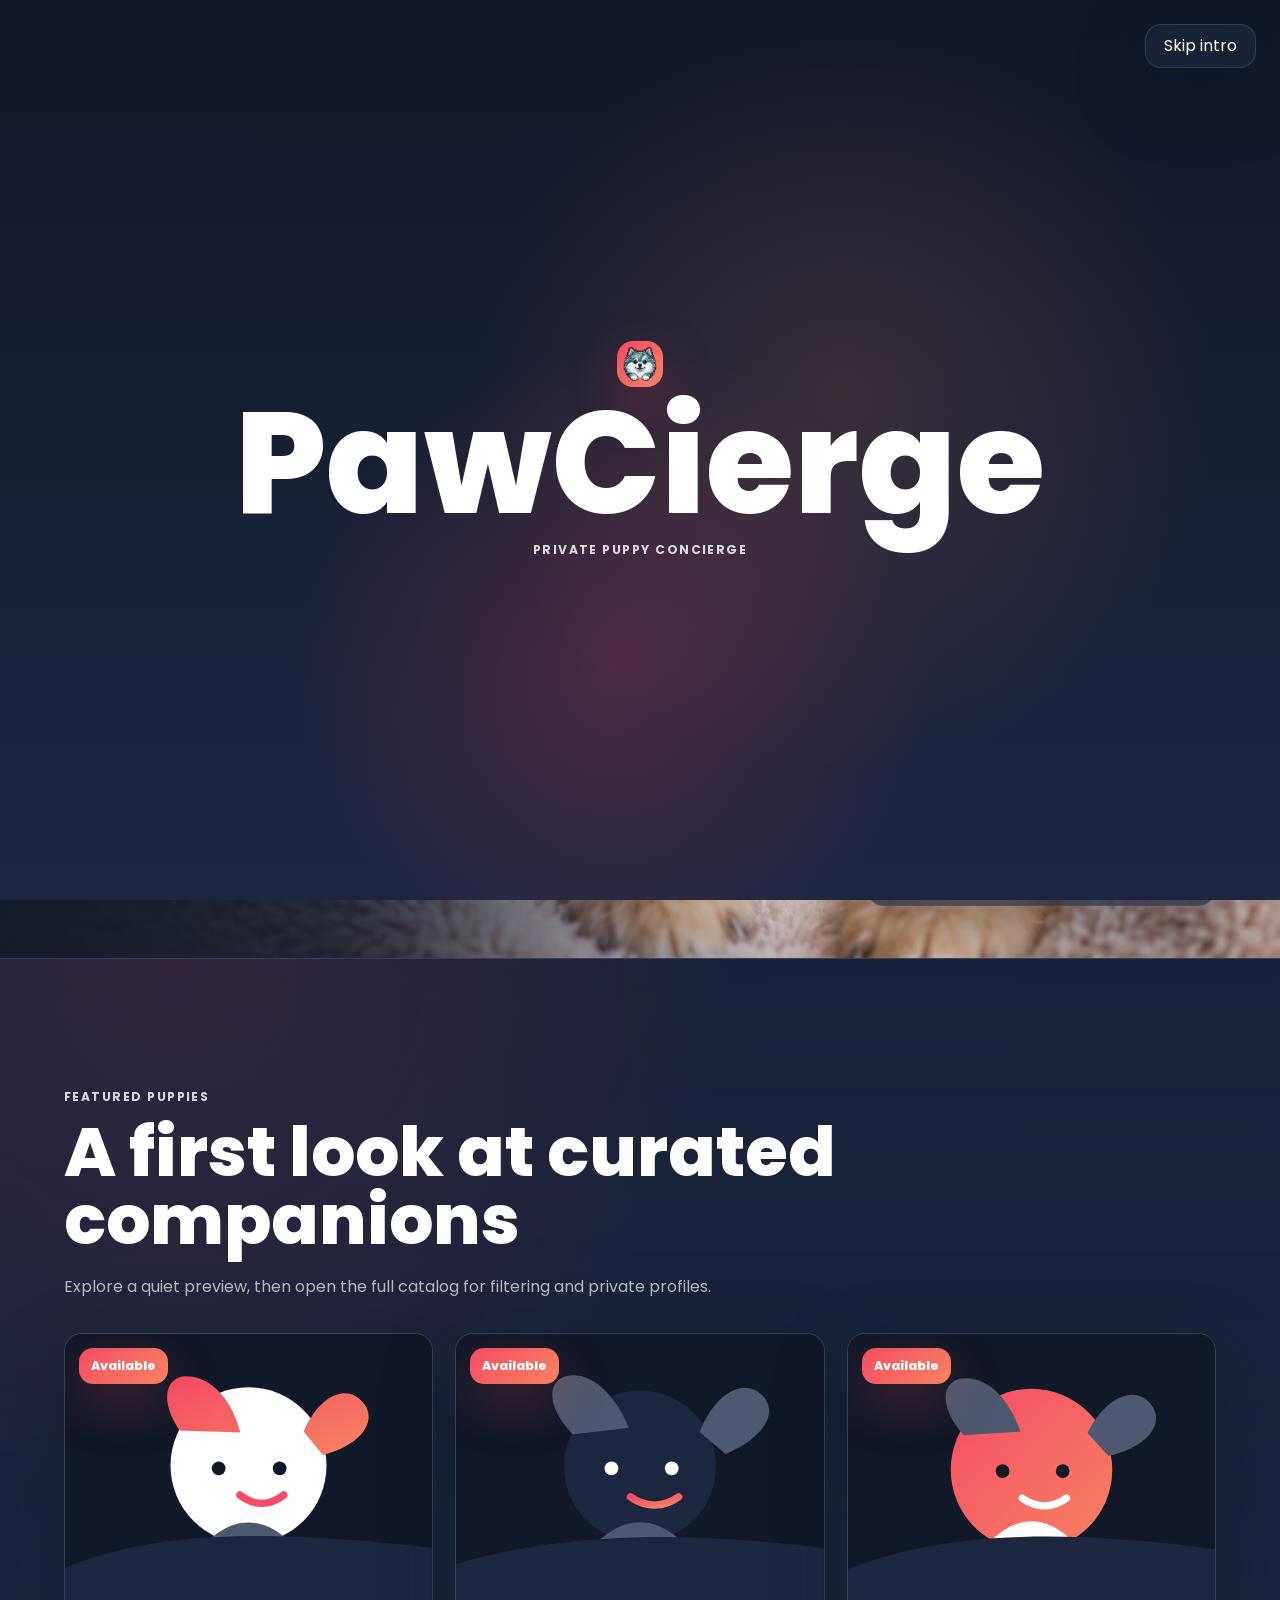
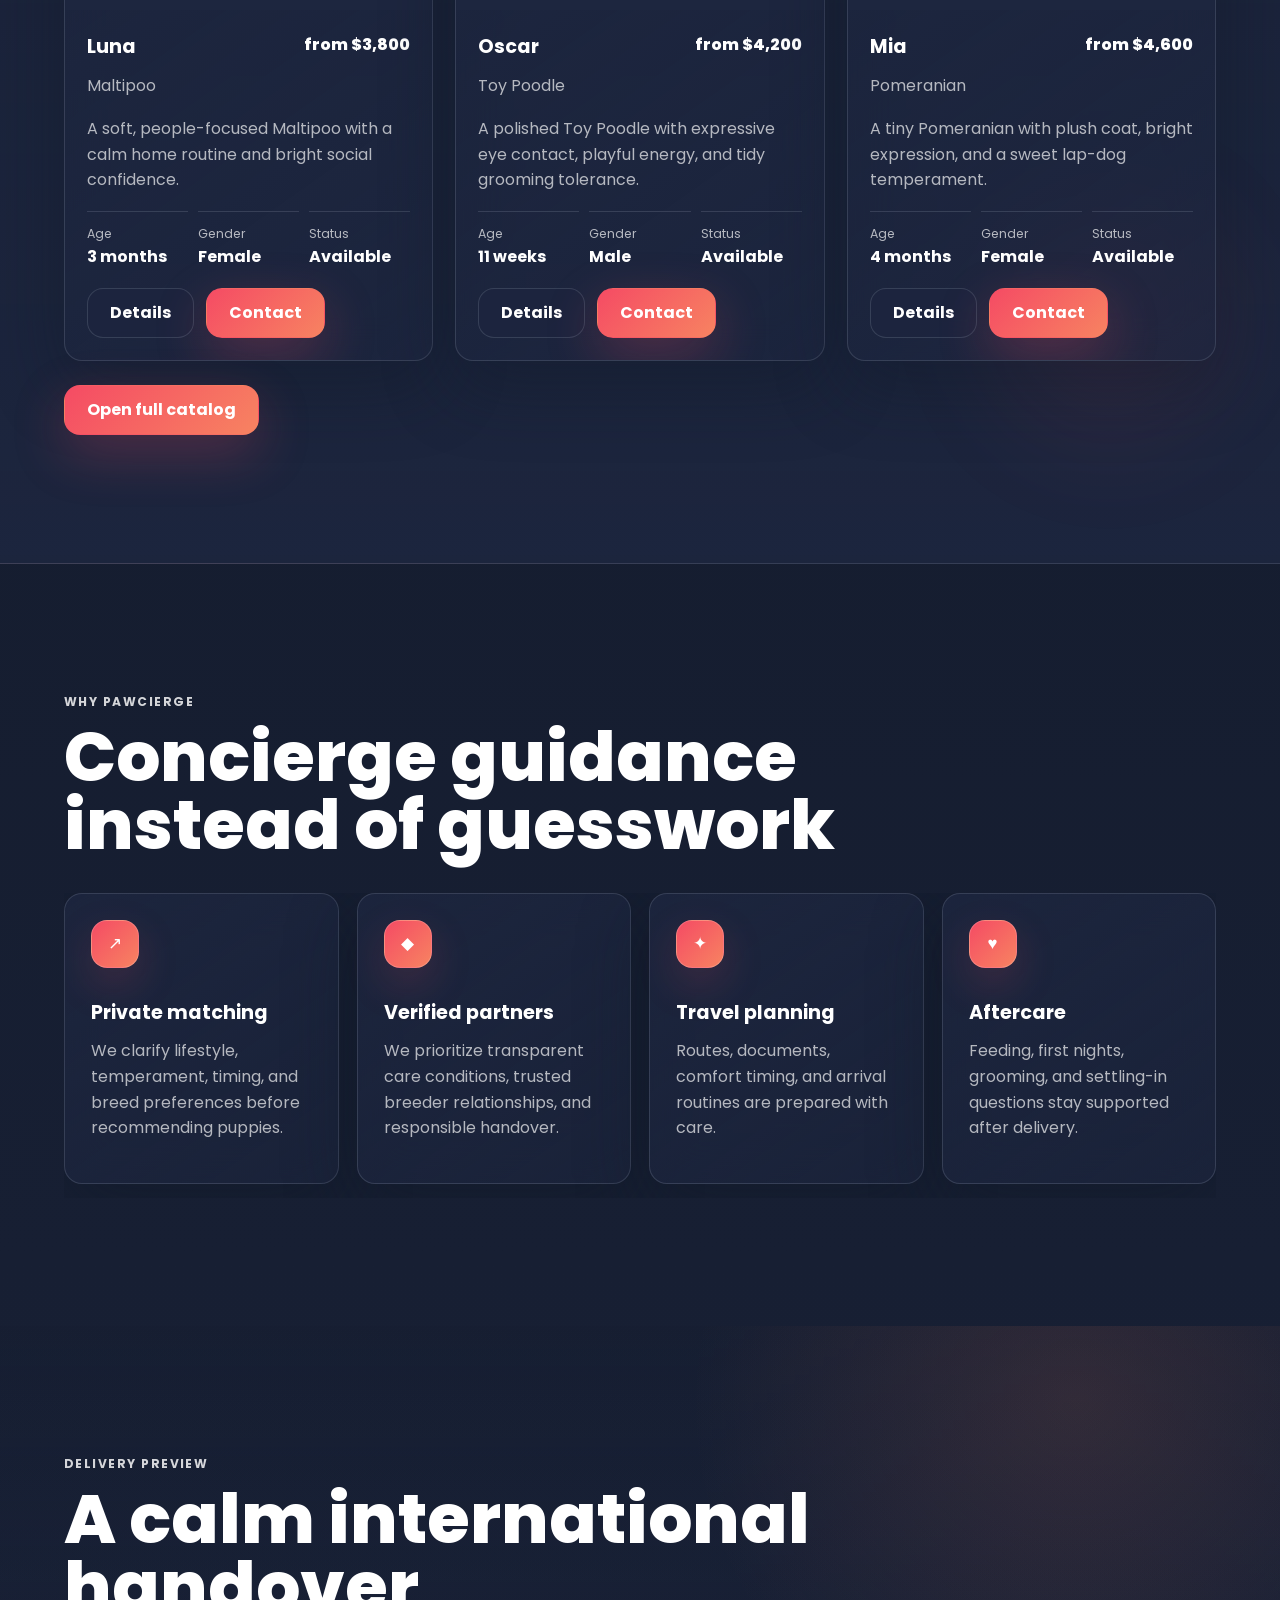
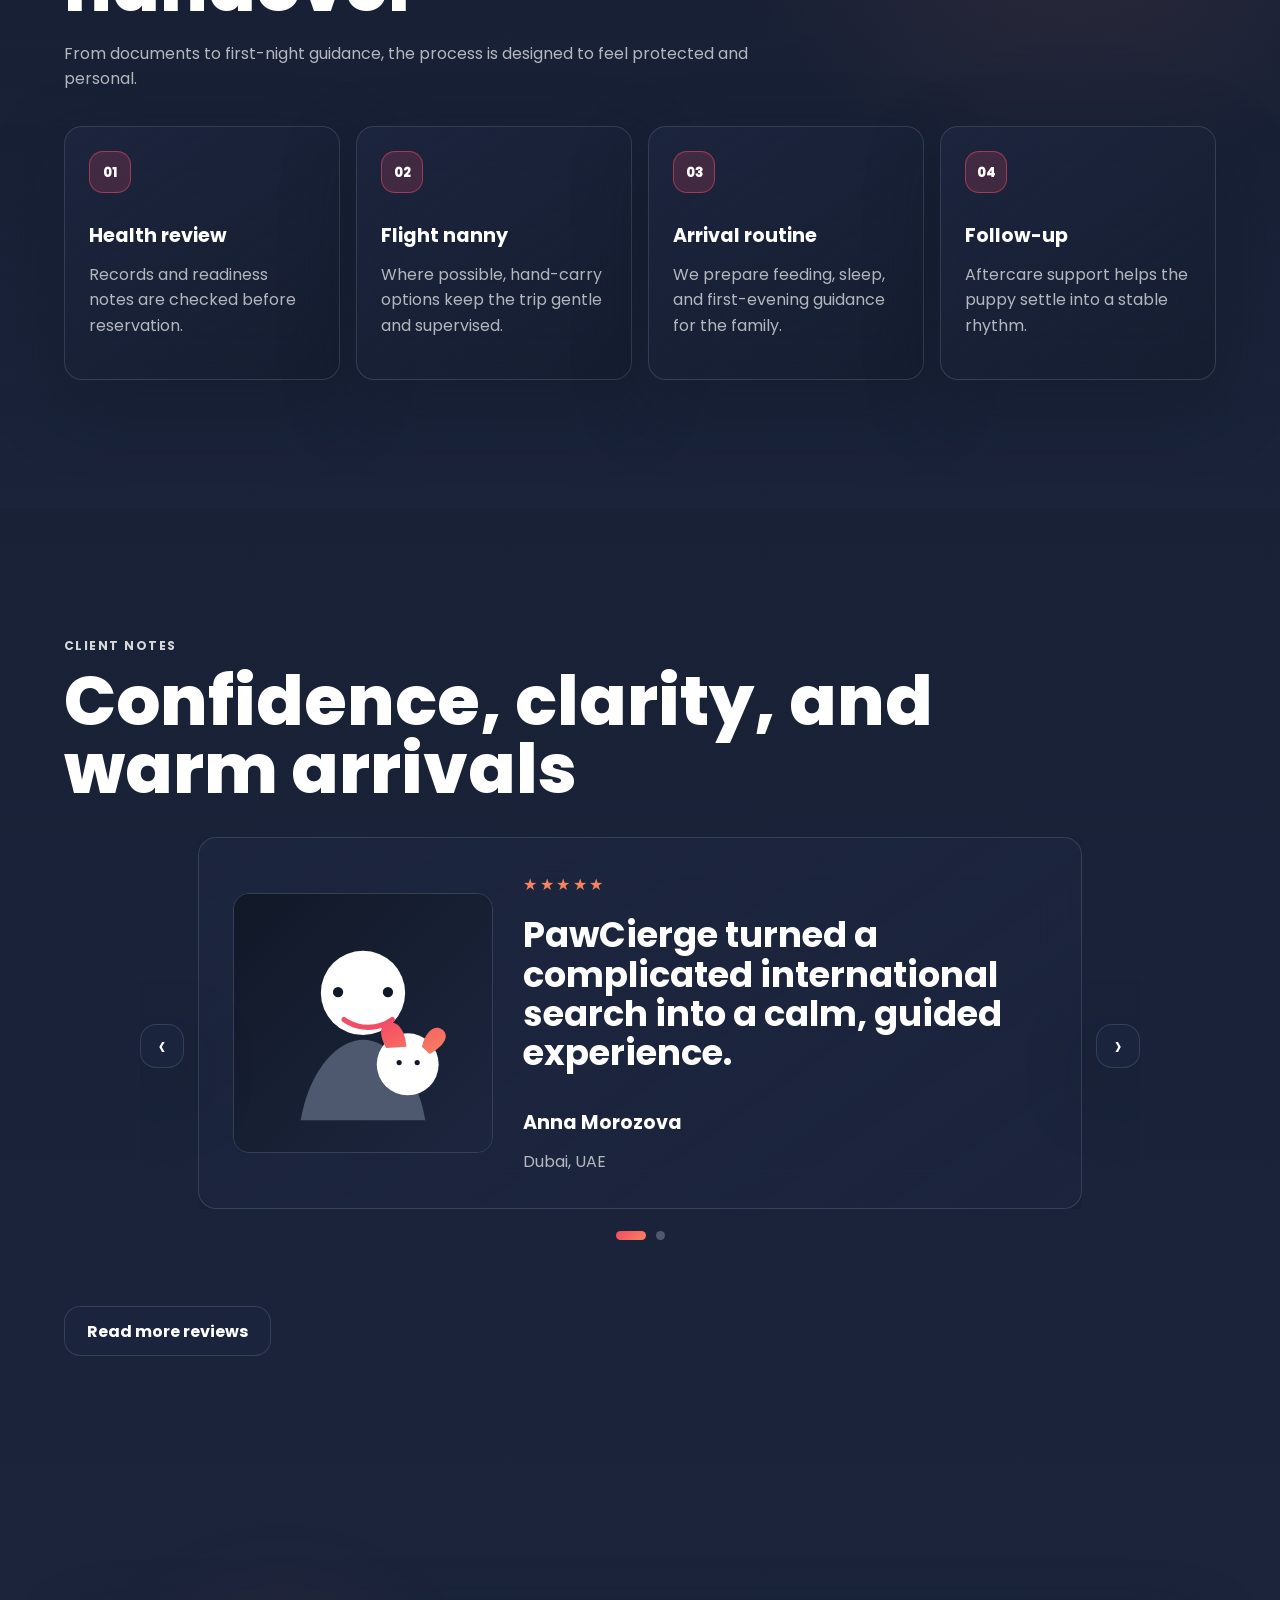
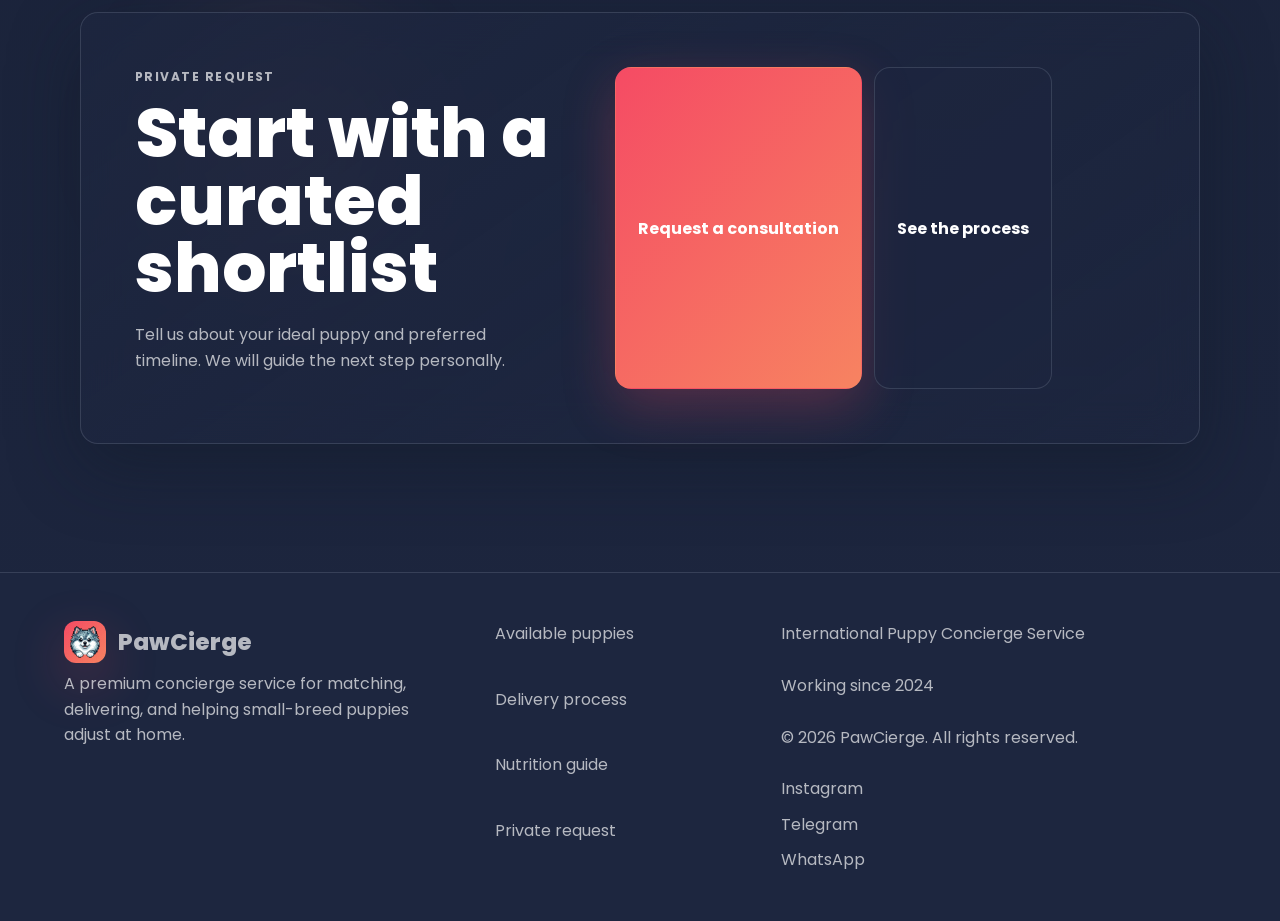
==== index.html @ ec2040f7 "update" ====
<!DOCTYPE html>
<html lang="en">
<head>
  <meta charset="UTF-8">
  <meta name="viewport" content="width=device-width, initial-scale=1.0">
  <meta name="description" content="PawCierge is a premium puppy concierge service for private matching, delivery, and aftercare.">
  <title>PawCierge - Premium Puppy Concierge</title>
  <link rel="icon" type="image/png" sizes="32x32" href="images/Logo/logo-32.png">
  <link rel="apple-touch-icon" sizes="180x180" href="images/Logo/logo-180.png">
  <link rel="preconnect" href="https://fonts.googleapis.com">
  <link rel="preconnect" href="https://fonts.gstatic.com" crossorigin>
  <link href="https://fonts.googleapis.com/css2?family=Poppins:wght@400;500;600;700;800&display=swap" rel="stylesheet">
  <link rel="stylesheet" href="styles.css">
</head>
<body data-page="home">
  <div class="intro" id="intro" aria-label="PawCierge intro">
    <button class="intro__skip" type="button" id="skipIntro">Skip intro</button>
    <div class="intro__track" aria-hidden="true">
      <img class="intro__puppy intro__puppy--gif" src="images/intro/intro-puppy-1.gif" alt="">
    </div>
    <div class="intro__brand">
      <img class="intro__mark" src="images/Logo/logo-1.png" alt="PawCierge Pomeranian logo">
      <span class="intro__name">PawCierge</span>
      <span class="intro__line">private puppy concierge</span>
    </div>
  </div>

  <div data-site-header></div>

  <main>
    <section class="hero section" aria-labelledby="hero-title">
      <div class="hero__media" role="img" aria-label="Pomeranian puppy in a premium warm home setting"></div>
      <div class="hero__overlay"></div>
      <div class="hero__content reveal">
        <p class="eyebrow">International Puppy Concierge Service</p>
        <h1 id="hero-title">A private path to the right small-breed puppy</h1>
        <p class="hero__text">PawCierge curates healthy, well-matched puppies through trusted partners and guides every step from shortlist to the first peaceful evening at home.</p>
        <div class="hero__actions">
          <a class="button button--primary" href="puppies.html">View puppies</a>
          <a class="button button--glass" href="contact.html">Private consultation</a>
        </div>
        <div class="hero__stats" aria-label="PawCierge concierge highlights">
          <span><strong>24h</strong> shortlist curation</span>
          <span><strong>Global</strong> delivery planning</span>
          <span><strong>1:1</strong> aftercare support</span>
        </div>
      </div>
      <div class="hero__note reveal">
        <span>Working since 2024</span>
        <strong>Premium matching for families who want clarity, care, and calm logistics.</strong>
      </div>
    </section>

    <section class="section section--dark" aria-labelledby="featured-title">
      <div class="section__head reveal">
        <p class="eyebrow">Featured puppies</p>
        <h2 id="featured-title">A first look at curated companions</h2>
        <p>Explore a quiet preview, then open the full catalog for filtering and private profiles.</p>
      </div>
      <div class="puppy-grid reveal" id="puppyGrid" data-featured="true"></div>
      <div class="section-cta reveal">
        <a class="button button--primary" href="puppies.html">Open full catalog</a>
      </div>
    </section>

    <section class="section" aria-labelledby="why-title">
      <div class="section__head reveal">
        <p class="eyebrow">Why PawCierge</p>
        <h2 id="why-title">Concierge guidance instead of guesswork</h2>
      </div>
      <div class="facts-carousel reveal" aria-label="PawCierge advantages">
        <article class="fact-card"><span class="fact-card__icon"></span><h3>Private matching</h3><p>We clarify lifestyle, temperament, timing, and breed preferences before recommending puppies.</p></article>
        <article class="fact-card"><span class="fact-card__icon"></span><h3>Verified partners</h3><p>We prioritize transparent care conditions, trusted breeder relationships, and responsible handover.</p></article>
        <article class="fact-card"><span class="fact-card__icon"></span><h3>Travel planning</h3><p>Routes, documents, comfort timing, and arrival routines are prepared with care.</p></article>
        <article class="fact-card"><span class="fact-card__icon"></span><h3>Aftercare</h3><p>Feeding, first nights, grooming, and settling-in questions stay supported after delivery.</p></article>
      </div>
    </section>

    <section class="section trust-section" aria-labelledby="delivery-preview-title">
      <div class="section__head reveal">
        <p class="eyebrow">Delivery preview</p>
        <h2 id="delivery-preview-title">A calm international handover</h2>
        <p>From documents to first-night guidance, the process is designed to feel protected and personal.</p>
      </div>
      <div class="trust-grid reveal">
        <article class="trust-card"><span>01</span><h3>Health review</h3><p>Records and readiness notes are checked before reservation.</p></article>
        <article class="trust-card"><span>02</span><h3>Flight nanny</h3><p>Where possible, hand-carry options keep the trip gentle and supervised.</p></article>
        <article class="trust-card"><span>03</span><h3>Arrival routine</h3><p>We prepare feeding, sleep, and first-evening guidance for the family.</p></article>
        <article class="trust-card"><span>04</span><h3>Follow-up</h3><p>Aftercare support helps the puppy settle into a stable rhythm.</p></article>
      </div>
    </section>

    <section class="section" aria-labelledby="reviews-preview-title">
      <div class="section__head reveal">
        <p class="eyebrow">Client notes</p>
        <h2 id="reviews-preview-title">Confidence, clarity, and warm arrivals</h2>
      </div>
      <div class="review-shell reveal">
        <button class="carousel-arrow carousel-arrow--prev" type="button" data-review-prev aria-label="Previous review"></button>
        <div class="reviews-track" id="reviewsTrack" aria-live="polite">
          <article class="review-card is-active"><img src="images/clients/client-1.svg" alt="Family with a puppy"><div><div class="stars" aria-label="Rating 5 out of 5"></div><p class="review-card__text">PawCierge turned a complicated international search into a calm, guided experience.</p><h3>Anna Morozova</h3><span>Dubai, UAE</span></div></article>
          <article class="review-card"><img src="images/clients/client-2.svg" alt="Client with a puppy"><div><div class="stars" aria-label="Rating 5 out of 5"></div><p class="review-card__text">The shortlist felt thoughtful, not random. Delivery and aftercare were handled beautifully.</p><h3>Mark and Sophia</h3><span>London, UK</span></div></article>
        </div>
        <button class="carousel-arrow carousel-arrow--next" type="button" data-review-next aria-label="Next review"></button>
        <div class="review-dots" id="reviewDots" aria-label="Review indicators"></div>
      </div>
      <div class="section-cta reveal">
        <a class="button button--glass" href="reviews.html">Read more reviews</a>
      </div>
    </section>

    <section class="section lead-section">
      <div class="lead-panel reveal">
        <div class="lead-panel__copy">
          <p class="eyebrow">Private request</p>
          <h2>Start with a curated shortlist</h2>
          <p>Tell us about your ideal puppy and preferred timeline. We will guide the next step personally.</p>
        </div>
        <div class="hero__actions">
          <a class="button button--primary" href="contact.html">Request a consultation</a>
          <a class="button button--glass" href="delivery.html">See the process</a>
        </div>
      </div>
    </section>
  </main>

  <div data-site-footer></div>
  <script src="data/puppies.js"></script>
  <script src="script.js"></script>
</body>
</html>
---- styles.css ----
:root {
  --accent-a: #F54B64;
  --accent-b: #F78361;
  --secondary-dark: #1D263F;
  --dark-grey: #4E586E;
  --white: #FFFFFF;
  --page-top: #111827;
  --primary-gradient: linear-gradient(135deg, #F54B64 0%, #F78361 100%);
  --surface: rgba(29, 38, 63, 0.72);
  --surface-solid: #1D263F;
  --surface-soft: rgba(29, 38, 63, 0.48);
  --line: rgba(78, 88, 110, 0.54);
  --line-hot: rgba(245, 75, 100, 0.52);
  --text-muted: rgba(255, 255, 255, 0.68);
  --text-soft: rgba(255, 255, 255, 0.82);
  --shadow: 0 24px 70px rgba(17, 24, 39, 0.44);
  --shadow-hot: 0 18px 52px rgba(245, 75, 100, 0.26);
  --font: "Poppins", "Google Sans", "Nunito Sans", Arial, sans-serif;
}

* {
  box-sizing: border-box;
}

html {
  width: 100%;
  max-width: 100%;
  overflow-x: hidden;
  scroll-behavior: smooth;
}

body {
  position: relative;
  width: 100%;
  max-width: 100%;
  overflow-x: hidden;
  margin: 0;
  color: var(--white);
  background: linear-gradient(180deg, #111827 0%, #1D263F 100%);
  font-family: var(--font);
  line-height: 1.6;
  text-size-adjust: 100%;
  -webkit-text-size-adjust: 100%;
  opacity: 0;
  transition: opacity 0.35s ease;
}

body.page-ready {
  opacity: 1;
}

img {
  display: block;
  width: auto;
  max-width: 100%;
  height: auto;
}

a {
  color: inherit;
  text-decoration: none;
}

button,
input,
textarea {
  min-width: 0;
  font: inherit;
}

main,
header,
footer,
section,
article,
div,
form,
nav {
  min-width: 0;
}

body::before,
body::after {
  position: fixed;
  z-index: -1;
  content: "";
  pointer-events: none;
  filter: blur(40px);
}

body::before {
  inset: -12% -8% auto auto;
  width: min(48vw, 620px);
  height: min(48vw, 620px);
  background:
    radial-gradient(circle at 40% 42%, rgba(245, 75, 100, 0.28), transparent 58%),
    radial-gradient(circle at 64% 58%, rgba(247, 131, 97, 0.22), transparent 62%);
}

body::after {
  inset: auto auto -12% -12%;
  width: min(54vw, 680px);
  height: min(54vw, 680px);
  background: radial-gradient(circle at 50% 50%, rgba(245, 75, 100, 0.18), transparent 64%);
}

.intro {
  position: fixed;
  inset: 0;
  z-index: 30;
  display: grid;
  place-items: center;
  overflow: hidden;
  overscroll-behavior: none;
  background:
    radial-gradient(circle at 48% 74%, rgba(245, 75, 100, 0.22), transparent 34%),
    radial-gradient(circle at 66% 44%, rgba(247, 131, 97, 0.16), transparent 38%),
    linear-gradient(180deg, #111827 0%, #1D263F 100%);
  transition: opacity 0.8s ease, visibility 0.8s ease;
}

.intro--hidden {
  opacity: 0;
  visibility: hidden;
}

.intro__skip {
  position: absolute;
  top: 24px;
  right: 24px;
  z-index: 2;
  min-height: 44px;
  padding: 0 18px;
  color: var(--white);
  cursor: pointer;
  background: rgba(29, 38, 63, 0.66);
  border: 1px solid var(--line);
  border-radius: 16px;
  box-shadow: var(--shadow);
  backdrop-filter: blur(18px);
  transition: transform 0.3s ease, border-color 0.3s ease, box-shadow 0.3s ease;
}

.intro__skip:hover {
  transform: translateY(-2px);
  border-color: var(--line-hot);
  box-shadow: var(--shadow-hot);
}

.intro__track {
  position: absolute;
  inset: auto 0 31%;
  height: clamp(170px, 25vw, 280px);
}

.intro__puppy {
  position: absolute;
  bottom: 0;
  width: clamp(180px, 26vw, 360px);
  opacity: 0;
  filter: drop-shadow(0 18px 28px rgba(17, 24, 39, 0.58));
  animation: puppyRun 3.35s ease-in-out 0.25s forwards;
}

.intro__brand {
  display: grid;
  gap: 10px;
  place-items: center;
  max-width: calc(100% - 32px);
  opacity: 0;
  animation: brandReveal 1.5s ease 3s forwards;
}

.intro__mark,
.brand__mark {
  display: block;
  width: 46px;
  height: 46px;
  object-fit: contain;
  background: var(--primary-gradient);
  border-radius: 16px;
  box-shadow: var(--shadow-hot);
}

.intro__name {
  font-size: clamp(4rem, 12vw, 9rem);
  font-weight: 800;
  line-height: 0.92;
  letter-spacing: 0;
}

.intro__line,
.eyebrow {
  color: var(--text-soft);
  font-size: 0.76rem;
  font-weight: 700;
  letter-spacing: 0.12em;
  text-transform: uppercase;
}

.site-header {
  position: fixed;
  top: 0;
  left: 0;
  right: 0;
  z-index: 10;
  display: flex;
  align-items: center;
  justify-content: space-between;
  gap: 24px;
  padding: 16px clamp(18px, 4vw, 58px);
  background: rgba(29, 38, 63, 0.72);
  border-bottom: 1px solid var(--line);
  backdrop-filter: blur(22px);
  box-shadow: 0 18px 44px rgba(17, 24, 39, 0.28);
  transform: translateZ(0);
  will-change: transform;
}

.brand {
  display: inline-flex;
  align-items: center;
  gap: 12px;
  font-size: 1.45rem;
  font-weight: 800;
  letter-spacing: 0;
}

.brand__mark {
  width: 42px;
  height: 42px;
  font-size: 0.86rem;
  border-radius: 12px;
}

.nav {
  display: flex;
  gap: 8px;
  color: var(--text-muted);
  font-size: 0.9rem;
  font-weight: 600;
  letter-spacing: 0.02em;
}

.nav a {
  position: relative;
  padding: 10px 14px;
  border-radius: 14px;
  transition: color 0.3s ease, background 0.3s ease, box-shadow 0.3s ease;
}

.nav a::after {
  position: absolute;
  left: 14px;
  right: 14px;
  bottom: 7px;
  height: 2px;
  content: "";
  background: var(--primary-gradient);
  border-radius: 999px;
  opacity: 0;
  transform: scaleX(0.4);
  transition: opacity 0.3s ease, transform 0.3s ease;
}

.nav a:hover {
  color: var(--white);
  background: rgba(78, 88, 110, 0.28);
  box-shadow: 0 0 28px rgba(245, 75, 100, 0.12);
}

.nav a.is-current {
  color: var(--white);
  background: rgba(245, 75, 100, 0.14);
}

.nav a:hover::after {
  opacity: 1;
  transform: scaleX(1);
}

.section {
  position: relative;
  width: 100%;
  max-width: 100%;
  padding: clamp(76px, 10vw, 128px) clamp(18px, 5vw, 72px);
  overflow-x: clip;
}

.hero {
  display: grid;
  min-height: 100svh;
  align-items: end;
  overflow: hidden;
  padding-top: 118px;
}

.page-hero {
  display: grid;
  min-height: 58svh;
  align-items: end;
  padding-top: 138px;
  background:
    radial-gradient(circle at 78% 22%, rgba(247, 131, 97, 0.16), transparent 32%),
    linear-gradient(180deg, rgba(17, 24, 39, 0.1), rgba(29, 38, 63, 0.28));
}

.page-hero .section__head {
  margin-bottom: 0;
}

.hero::after,
.section--dark::after,
.lead-section::after {
  position: absolute;
  z-index: 0;
  content: "";
  pointer-events: none;
  border-radius: 50%;
  filter: blur(46px);
}

.hero::after {
  right: 8%;
  top: 18%;
  width: min(420px, 42vw);
  height: min(420px, 42vw);
  background: radial-gradient(circle, rgba(247, 131, 97, 0.18), transparent 68%);
}

.hero__media,
.hero__overlay {
  position: absolute;
  inset: 0;
}

.hero__media {
  background-image: url("images/hero/background.jpg");
  background-size: cover;
  background-position: center center;
  background-repeat: no-repeat;
  opacity: 0.9;
  filter: saturate(1.14) contrast(1.06) brightness(1.04);
  transform: scale(1.01);
}

.hero__overlay {
  background:
    radial-gradient(ellipse at 24% 68%, rgba(17, 24, 39, 0.64), transparent 34%),
    linear-gradient(90deg, rgba(17, 24, 39, 0.92) 0%, rgba(17, 24, 39, 0.82) 25%, rgba(29, 38, 63, 0.34) 46%, transparent 64%);
}

.hero__content {
  position: relative;
  z-index: 1;
  max-width: 900px;
  padding-bottom: clamp(38px, 9vw, 92px);
  overflow-wrap: anywhere;
}

h1,
h2,
h3,
p {
  margin-top: 0;
}

h1,
h2 {
  margin-bottom: 20px;
  color: var(--white);
  font-weight: 800;
  line-height: 0.98;
  letter-spacing: 0;
}

h1 {
  font-size: clamp(3.1rem, 8vw, 7.3rem);
}

h2 {
  font-size: clamp(2.35rem, 5.4vw, 5rem);
}

h3 {
  margin-bottom: 10px;
  color: var(--white);
  font-size: 1.2rem;
  font-weight: 700;
  letter-spacing: 0;
}

.hero__text {
  max-width: 700px;
  color: var(--text-muted);
  font-size: clamp(1rem, 2vw, 1.22rem);
}

.hero__actions,
.puppy-card__actions {
  display: flex;
  flex-wrap: wrap;
  gap: 12px;
}

.hero__stats {
  display: grid;
  grid-template-columns: repeat(3, minmax(0, 1fr));
  gap: 10px;
  max-width: 720px;
  margin-top: 28px;
}

.hero__stats span {
  display: grid;
  gap: 2px;
  min-width: 0;
  padding: 14px;
  color: var(--text-muted);
  background: rgba(29, 38, 63, 0.48);
  border: 1px solid rgba(255, 255, 255, 0.1);
  border-radius: 16px;
  backdrop-filter: blur(18px);
}

.hero__stats strong {
  color: var(--white);
  font-size: 1.15rem;
  line-height: 1;
}

.button {
  display: inline-flex;
  align-items: center;
  justify-content: center;
  min-height: 50px;
  max-width: 100%;
  padding: 0 22px;
  color: var(--white);
  font-weight: 700;
  cursor: pointer;
  border: 1px solid transparent;
  border-radius: 16px;
  transition: transform 0.3s ease, border-color 0.3s ease, background 0.3s ease, box-shadow 0.3s ease;
}

.button:hover {
  transform: translateY(-2px);
}

.button--primary {
  background: var(--primary-gradient);
  box-shadow: var(--shadow-hot);
}

.button--primary:hover {
  box-shadow: 0 22px 70px rgba(247, 131, 97, 0.34);
}

.button--glass {
  color: var(--white);
  background: rgba(29, 38, 63, 0.62);
  border-color: var(--line);
}

.button--glass:hover {
  border-color: var(--line-hot);
  background: rgba(78, 88, 110, 0.36);
  box-shadow: 0 18px 44px rgba(245, 75, 100, 0.14);
}

.hero__note {
  position: absolute;
  right: clamp(18px, 5vw, 72px);
  bottom: clamp(18px, 5vw, 52px);
  z-index: 1;
  max-width: 350px;
  padding: 22px;
  background: var(--surface);
  border: 1px solid var(--line);
  border-radius: 18px;
  box-shadow: var(--shadow);
  backdrop-filter: blur(22px);
}

.hero__note span {
  display: block;
  margin-bottom: 8px;
  color: var(--text-soft);
}

.section-cta {
  position: relative;
  z-index: 1;
  display: flex;
  flex-wrap: wrap;
  gap: 12px;
  margin-top: 24px;
}

.section--dark {
  background:
    radial-gradient(circle at 14% 0%, rgba(245, 75, 100, 0.11), transparent 34%),
    linear-gradient(180deg, rgba(29, 38, 63, 0.64), rgba(29, 38, 63, 0.92));
  border-top: 1px solid var(--line);
  border-bottom: 1px solid var(--line);
}

.section--dark::after {
  right: 0;
  bottom: 6%;
  width: min(340px, 70vw);
  height: min(340px, 70vw);
  background: radial-gradient(circle, rgba(245, 75, 100, 0.13), transparent 68%);
}

.section__head {
  position: relative;
  z-index: 1;
  max-width: 900px;
  margin-bottom: 34px;
}

.facts-carousel {
  position: relative;
  z-index: 1;
  display: grid;
  grid-auto-flow: column;
  grid-auto-columns: minmax(min(260px, 84vw), 1fr);
  gap: 18px;
  overflow-x: auto;
  overflow-y: hidden;
  padding-bottom: 14px;
  scroll-snap-type: x mandatory;
  scroll-padding-inline: 1px;
  overscroll-behavior-inline: contain;
  -webkit-overflow-scrolling: touch;
}

.facts-carousel::-webkit-scrollbar {
  display: none;
}

.fact-card,
.review-card,
.puppy-card,
.lead-panel {
  background: linear-gradient(145deg, rgba(29, 38, 63, 0.88), rgba(29, 38, 63, 0.58));
  border: 1px solid var(--line);
  border-radius: 18px;
  box-shadow: var(--shadow);
  backdrop-filter: blur(22px);
}

.fact-card {
  min-height: 250px;
  padding: 26px;
  scroll-snap-align: start;
  scroll-snap-stop: always;
  transition: transform 0.3s ease, border-color 0.3s ease, background 0.3s ease, box-shadow 0.3s ease;
}

.fact-card:hover,
.puppy-card:hover {
  transform: translateY(-6px);
  border-color: var(--line-hot);
  background: linear-gradient(145deg, rgba(29, 38, 63, 0.94), rgba(78, 88, 110, 0.34));
  box-shadow: 0 24px 74px rgba(245, 75, 100, 0.18);
}

.fact-card__icon {
  display: grid;
  width: 48px;
  height: 48px;
  place-items: center;
  margin-bottom: 30px;
  color: var(--white);
  font-size: 0;
  background: var(--primary-gradient);
  border: 1px solid rgba(255, 255, 255, 0.18);
  border-radius: 16px;
  box-shadow: 0 16px 42px rgba(245, 75, 100, 0.18);
}

.fact-card__icon::before {
  font-size: 1.05rem;
  line-height: 1;
}

.fact-card:nth-child(1) .fact-card__icon::before {
  content: "\2197";
}

.fact-card:nth-child(2) .fact-card__icon::before {
  content: "\25C6";
}

.fact-card:nth-child(3) .fact-card__icon::before {
  content: "\2726";
}

.fact-card:nth-child(4) .fact-card__icon::before {
  content: "\2665";
}

.fact-card p,
.review-card span,
.puppy-card p,
.lead-panel p,
.footer p,
.footer a {
  color: var(--text-muted);
}

.trust-section {
  background:
    radial-gradient(circle at 84% 10%, rgba(247, 131, 97, 0.12), transparent 30%),
    linear-gradient(180deg, rgba(17, 24, 39, 0.08), rgba(29, 38, 63, 0.42));
  overflow: hidden;
}

.trust-grid {
  position: relative;
  z-index: 1;
  display: grid;
  grid-template-columns: repeat(4, minmax(0, 1fr));
  gap: 16px;
}

.trust-card {
  min-width: 0;
  min-height: 250px;
  padding: 24px;
  background: linear-gradient(145deg, rgba(29, 38, 63, 0.86), rgba(17, 24, 39, 0.42));
  border: 1px solid var(--line);
  border-radius: 18px;
  box-shadow: var(--shadow);
  backdrop-filter: blur(22px);
}

.trust-card span {
  display: inline-grid;
  width: 42px;
  height: 42px;
  place-items: center;
  margin-bottom: 28px;
  color: var(--white);
  font-size: 0.82rem;
  font-weight: 800;
  background: rgba(245, 75, 100, 0.18);
  border: 1px solid var(--line-hot);
  border-radius: 14px;
}

.trust-card p {
  color: var(--text-muted);
}

.review-shell {
  position: relative;
  width: 100%;
  max-width: 1000px;
  margin: 0 auto;
  padding: 0 58px 42px;
  overflow: hidden;
}

.reviews-track {
  overflow: hidden;
  overscroll-behavior-inline: contain;
  touch-action: pan-y;
}

.review-card {
  display: none;
  grid-template-columns: 260px 1fr;
  gap: 30px;
  align-items: center;
  min-height: 360px;
  padding: clamp(20px, 4vw, 34px);
  overflow: hidden;
}

.review-card.is-active {
  display: grid;
  animation: fadeLift 0.45s ease;
}

.review-card img {
  width: 100%;
  aspect-ratio: 1;
  object-fit: cover;
  border: 1px solid var(--line);
  border-radius: 16px;
}

.stars {
  margin-bottom: 18px;
  color: var(--accent-b);
  font-size: 0;
  letter-spacing: 0.16em;
}

.stars::before {
  content: "\2605\2605\2605\2605\2605";
  font-size: 1rem;
  letter-spacing: 0.16em;
}

.review-card__text {
  color: var(--white);
  font-size: clamp(1.45rem, 3vw, 2.2rem);
  font-weight: 700;
  line-height: 1.12;
  letter-spacing: 0;
  overflow-wrap: anywhere;
}

.carousel-arrow {
  position: absolute;
  top: 42%;
  z-index: 1;
  display: grid;
  width: 44px;
  height: 44px;
  place-items: center;
  color: var(--white);
  font-size: 0;
  cursor: pointer;
  background: rgba(29, 38, 63, 0.78);
  border: 1px solid var(--line);
  border-radius: 16px;
  box-shadow: var(--shadow);
  transition: transform 0.3s ease, border-color 0.3s ease, box-shadow 0.3s ease;
}

.carousel-arrow::before {
  font-size: 1.8rem;
  line-height: 1;
}

.carousel-arrow--prev::before {
  content: "\2039";
}

.carousel-arrow--next::before {
  content: "\203A";
}

.carousel-arrow:hover {
  transform: translateY(-2px);
  border-color: var(--line-hot);
  box-shadow: var(--shadow-hot);
}

.carousel-arrow--prev {
  left: 0;
}

.carousel-arrow--next {
  right: 0;
}

.review-dots {
  display: flex;
  justify-content: center;
  gap: 10px;
  margin-top: 22px;
}

.review-dots button {
  width: 9px;
  height: 9px;
  padding: 0;
  cursor: pointer;
  background: var(--dark-grey);
  border: 0;
  border-radius: 50%;
  transition: width 0.3s ease, background 0.3s ease;
}

.review-dots button.is-active {
  width: 30px;
  background: var(--primary-gradient);
  border-radius: 999px;
}

.puppy-grid {
  position: relative;
  z-index: 1;
  display: grid;
  grid-template-columns: repeat(3, minmax(0, 1fr));
  gap: 22px;
}

.catalog-controls {
  position: relative;
  z-index: 1;
  display: grid;
  grid-template-columns: repeat(5, minmax(0, 1fr));
  gap: 12px;
  margin-bottom: 18px;
  padding: 16px;
  background: rgba(17, 24, 39, 0.28);
  border: 1px solid var(--line);
  border-radius: 18px;
  backdrop-filter: blur(18px);
}

.catalog-controls label {
  display: grid;
  min-width: 0;
  gap: 8px;
}

.catalog-controls span {
  color: var(--text-soft);
  font-size: 0.78rem;
  font-weight: 800;
}

.catalog-controls select,
.lead-form select {
  width: 100%;
  max-width: 100%;
  height: 48px;
  min-width: 0;
  padding: 0 40px 0 14px;
  color: var(--white);
  cursor: pointer;
  appearance: none;
  background:
    linear-gradient(45deg, transparent 50%, rgba(255, 255, 255, 0.78) 50%) calc(100% - 22px) 50% / 7px 7px no-repeat,
    linear-gradient(135deg, rgba(255, 255, 255, 0.78) 50%, transparent 50%) calc(100% - 17px) 50% / 7px 7px no-repeat,
    rgba(29, 38, 63, 0.68);
  border: 1px solid var(--line);
  border-radius: 14px;
  outline: 0;
  transition: border-color 0.3s ease, box-shadow 0.3s ease, background-color 0.3s ease;
}

.catalog-controls select:focus,
.lead-form select:focus {
  border-color: var(--line-hot);
  box-shadow: 0 0 0 4px rgba(245, 75, 100, 0.16);
}

.catalog-count {
  position: relative;
  z-index: 1;
  margin: 0 0 18px;
  color: var(--text-soft);
  font-weight: 700;
}

.catalog-empty {
  grid-column: 1 / -1;
  margin: 0;
  padding: 24px;
  color: var(--text-soft);
  background: rgba(17, 24, 39, 0.32);
  border: 1px solid var(--line);
  border-radius: 18px;
}

.puppy-card {
  overflow: hidden;
  transition: transform 0.3s ease, border-color 0.3s ease, background 0.3s ease, box-shadow 0.3s ease;
}

.puppy-card[data-status="reserved"] {
  opacity: 0.78;
}

.puppy-card__image {
  position: relative;
  background: var(--secondary-dark);
}

.puppy-card__image img {
  width: 100%;
  aspect-ratio: 4 / 3;
  object-fit: cover;
}

.puppy-card__image span {
  position: absolute;
  top: 14px;
  left: 14px;
  padding: 8px 12px;
  color: var(--white);
  font-size: 0.78rem;
  font-weight: 800;
  background: var(--primary-gradient);
  border-radius: 14px;
  box-shadow: var(--shadow-hot);
}

.puppy-card__image span[data-status="reserved"] {
  background: linear-gradient(135deg, #4E586E, #1D263F);
  box-shadow: 0 16px 42px rgba(17, 24, 39, 0.22);
}

.puppy-card__body {
  display: grid;
  gap: 18px;
  padding: 22px;
  min-width: 0;
}

.puppy-card__heading {
  display: flex;
  align-items: start;
  justify-content: space-between;
  gap: 12px;
}

.puppy-card__heading p {
  margin-bottom: 0;
}

.puppy-card__price {
  flex: 0 0 auto;
  color: var(--white);
  font-weight: 800;
}

.puppy-card__meta {
  display: grid;
  grid-template-columns: repeat(3, 1fr);
  gap: 10px;
  margin: 0;
}

.puppy-card__meta div {
  padding-top: 12px;
  border-top: 1px solid var(--line);
}

.puppy-card__meta dt {
  color: var(--text-muted);
  font-size: 0.78rem;
}

.puppy-card__meta dd {
  margin: 0;
  color: var(--white);
  font-weight: 700;
}

.puppy-card__summary {
  min-height: 54px;
  margin-bottom: 0;
}

.nutrition-section {
  overflow: hidden;
}

.nutrition-section::before {
  position: absolute;
  right: 8%;
  top: 14%;
  z-index: 0;
  width: min(420px, 76vw);
  height: min(420px, 76vw);
  content: "";
  pointer-events: none;
  background:
    radial-gradient(circle at 42% 42%, rgba(247, 131, 97, 0.18), transparent 58%),
    radial-gradient(circle at 62% 60%, rgba(245, 75, 100, 0.14), transparent 64%);
  border-radius: 50%;
  filter: blur(46px);
}

.section__head p:not(.eyebrow) {
  max-width: 700px;
  color: var(--text-muted);
}

.nutrition-match {
  position: relative;
  z-index: 1;
  display: grid;
  grid-template-columns: minmax(0, 1.02fr) minmax(320px, 0.98fr);
  gap: clamp(22px, 4vw, 42px);
  max-width: 1120px;
  width: 100%;
  margin: 0 auto;
  padding: clamp(22px, 5vw, 46px);
  overflow: hidden;
  background:
    radial-gradient(circle at 10% 0%, rgba(247, 131, 97, 0.14), transparent 34%),
    linear-gradient(145deg, rgba(29, 38, 63, 0.9), rgba(29, 38, 63, 0.58));
  border: 1px solid var(--line);
  border-radius: 24px;
  box-shadow: var(--shadow), 0 0 70px rgba(245, 75, 100, 0.1);
  backdrop-filter: blur(24px);
}

.nutrition-form {
  display: grid;
  grid-template-columns: repeat(2, minmax(0, 1fr));
  gap: 16px;
}

.nutrition-form label,
.nutrition-form fieldset {
  display: grid;
  min-width: 0;
  gap: 8px;
  margin: 0;
  padding: 0;
  border: 0;
}

.nutrition-form span,
.nutrition-form legend,
.nutrition-result__grid span {
  color: var(--text-soft);
  font-size: 0.84rem;
  font-weight: 700;
}

.nutrition-form select {
  width: 100%;
  max-width: 100%;
  height: 52px;
  min-width: 0;
  padding: 0 42px 0 16px;
  color: var(--white);
  cursor: pointer;
  appearance: none;
  background:
    linear-gradient(45deg, transparent 50%, rgba(255, 255, 255, 0.82) 50%) calc(100% - 22px) 50% / 7px 7px no-repeat,
    linear-gradient(135deg, rgba(255, 255, 255, 0.82) 50%, transparent 50%) calc(100% - 17px) 50% / 7px 7px no-repeat,
    rgba(17, 24, 39, 0.36);
  border: 1px solid var(--line);
  border-radius: 16px;
  outline: 0;
  transition: border-color 0.3s ease, box-shadow 0.3s ease, background-color 0.3s ease;
}

.nutrition-form select:focus {
  border-color: var(--line-hot);
  box-shadow: 0 0 0 4px rgba(245, 75, 100, 0.16);
}

.nutrition-needs {
  grid-column: 1 / -1;
  grid-template-columns: repeat(5, minmax(0, 1fr));
  align-items: stretch;
}

.nutrition-needs legend {
  grid-column: 1 / -1;
}

.nutrition-needs label {
  position: relative;
  min-height: 54px;
  cursor: pointer;
}

.nutrition-needs input {
  position: absolute;
  opacity: 0;
  pointer-events: none;
}

.nutrition-needs label span {
  display: grid;
  height: 100%;
  min-height: 54px;
  place-items: center;
  padding: 10px;
  color: var(--white);
  line-height: 1.2;
  text-align: center;
  background: rgba(17, 24, 39, 0.36);
  border: 1px solid var(--line);
  border-radius: 16px;
  transition: border-color 0.3s ease, background 0.3s ease, box-shadow 0.3s ease;
}

.nutrition-needs input:checked + span {
  background: linear-gradient(135deg, rgba(245, 75, 100, 0.86), rgba(247, 131, 97, 0.82));
  border-color: rgba(255, 255, 255, 0.2);
  box-shadow: 0 14px 36px rgba(245, 75, 100, 0.18);
}

.nutrition-form .button {
  grid-column: 1 / -1;
  justify-self: start;
}

.nutrition-result {
  display: grid;
  align-content: center;
  min-height: 100%;
  padding: clamp(20px, 4vw, 30px);
  overflow: hidden;
  background:
    radial-gradient(circle at 100% 0%, rgba(247, 131, 97, 0.16), transparent 36%),
    rgba(17, 24, 39, 0.36);
  border: 1px solid rgba(255, 255, 255, 0.11);
  border-radius: 22px;
  box-shadow: inset 0 1px 0 rgba(255, 255, 255, 0.08);
}

.nutrition-result[hidden] {
  display: none;
}

.nutrition-result.is-visible {
  animation: fadeLift 0.45s ease;
}

.nutrition-result h3 {
  margin-bottom: 18px;
  font-size: clamp(1.6rem, 3vw, 2.3rem);
  line-height: 1.08;
}

.nutrition-result p {
  margin-bottom: 14px;
  color: var(--text-muted);
}

.nutrition-result__grid {
  display: grid;
  grid-template-columns: repeat(2, minmax(0, 1fr));
  gap: 12px;
  margin-bottom: 18px;
}

.nutrition-result__grid div {
  display: grid;
  gap: 6px;
  padding: 14px;
  background: rgba(29, 38, 63, 0.52);
  border: 1px solid var(--line);
  border-radius: 16px;
}

.nutrition-result__grid strong {
  color: var(--white);
  line-height: 1.25;
}

.nutrition-result small {
  display: block;
  margin-top: 4px;
  color: var(--text-soft);
  line-height: 1.5;
}

.puppy-detail {
  position: fixed;
  inset: 0;
  z-index: 40;
  display: grid;
  place-items: center;
  padding: clamp(14px, 3vw, 28px);
  overflow-y: auto;
  overscroll-behavior: contain;
}

.puppy-detail[hidden] {
  display: none;
}

.puppy-detail__backdrop {
  position: fixed;
  inset: 0;
  background: rgba(5, 8, 18, 0.78);
  backdrop-filter: blur(18px);
}

.puppy-detail__panel {
  position: relative;
  z-index: 1;
  display: grid;
  grid-template-columns: minmax(0, 0.92fr) minmax(0, 1.08fr);
  gap: clamp(22px, 4vw, 42px);
  width: min(1180px, 100%);
  max-height: calc(100svh - 32px);
  overflow: auto;
  padding: clamp(18px, 4vw, 34px);
  background:
    radial-gradient(circle at 12% 8%, rgba(247, 131, 97, 0.16), transparent 34%),
    linear-gradient(145deg, rgba(29, 38, 63, 0.96), rgba(17, 24, 39, 0.92));
  border: 1px solid var(--line);
  border-radius: 26px;
  box-shadow: 0 38px 120px rgba(0, 0, 0, 0.52);
}

.puppy-detail__close {
  position: absolute;
  top: 16px;
  right: 16px;
  z-index: 2;
  min-height: 40px;
  padding: 0 14px;
  color: var(--white);
  cursor: pointer;
  background: rgba(17, 24, 39, 0.64);
  border: 1px solid var(--line);
  border-radius: 14px;
}

.puppy-detail__gallery {
  display: grid;
  align-content: start;
  gap: 12px;
  min-width: 0;
}

.puppy-detail__gallery > img {
  width: 100%;
  aspect-ratio: 4 / 5;
  object-fit: cover;
  background: var(--secondary-dark);
  border: 1px solid var(--line);
  border-radius: 20px;
}

.puppy-detail__thumbs {
  display: grid;
  grid-template-columns: repeat(3, minmax(0, 1fr));
  gap: 10px;
}

.puppy-detail__thumbs button {
  min-width: 0;
  padding: 0;
  overflow: hidden;
  cursor: pointer;
  background: transparent;
  border: 1px solid var(--line);
  border-radius: 14px;
}

.puppy-detail__thumbs button.is-active {
  border-color: var(--line-hot);
  box-shadow: 0 0 0 3px rgba(245, 75, 100, 0.14);
}

.puppy-detail__thumbs img {
  width: 100%;
  aspect-ratio: 1;
  object-fit: cover;
}

.puppy-detail__content {
  display: grid;
  align-content: start;
  gap: 18px;
  min-width: 0;
  padding-top: 26px;
}

.puppy-detail__content h2 {
  margin-bottom: 0;
  font-size: clamp(2.35rem, 4.6vw, 4.6rem);
}

.puppy-detail__content h1 {
  margin-bottom: 0;
  font-size: clamp(2.35rem, 4.8vw, 5rem);
}

.puppy-detail__content > p,
.detail-info-grid p {
  color: var(--text-muted);
}

.puppy-detail__facts {
  display: grid;
  grid-template-columns: repeat(4, minmax(0, 1fr));
  gap: 10px;
  margin: 0;
}

.puppy-detail__facts div,
.detail-info-grid section {
  min-width: 0;
  padding: 14px;
  background: rgba(17, 24, 39, 0.34);
  border: 1px solid var(--line);
  border-radius: 16px;
}

.puppy-detail__facts dt {
  color: var(--text-muted);
  font-size: 0.76rem;
  font-weight: 700;
}

.puppy-detail__facts dd {
  margin: 0;
  color: var(--white);
  font-weight: 800;
}

.trait-list {
  display: flex;
  flex-wrap: wrap;
  gap: 8px;
}

.trait-list span {
  padding: 8px 12px;
  color: var(--white);
  font-size: 0.82rem;
  font-weight: 800;
  background: rgba(245, 75, 100, 0.16);
  border: 1px solid var(--line-hot);
  border-radius: 999px;
}

.detail-info-grid {
  display: grid;
  grid-template-columns: repeat(3, minmax(0, 1fr));
  gap: 10px;
}

.detail-info-grid h3 {
  font-size: 1rem;
}

.detail-info-grid p {
  margin-bottom: 0;
  font-size: 0.9rem;
}

.detail-inquiry {
  display: grid;
  grid-template-columns: repeat(2, minmax(0, 1fr));
  gap: 12px;
  padding: 16px;
  background: rgba(17, 24, 39, 0.28);
  border: 1px solid var(--line);
  border-radius: 18px;
}

.detail-inquiry label {
  display: grid;
  gap: 8px;
  min-width: 0;
}

.detail-inquiry label:nth-child(3),
.detail-inquiry .button,
.detail-inquiry .form-message {
  grid-column: 1 / -1;
}

.detail-inquiry span {
  color: var(--text-soft);
  font-size: 0.84rem;
  font-weight: 700;
}

.detail-inquiry input,
.detail-inquiry textarea {
  width: 100%;
  max-width: 100%;
  color: var(--white);
  background: rgba(29, 38, 63, 0.68);
  border: 1px solid var(--line);
  border-radius: 14px;
  outline: 0;
}

.detail-inquiry input {
  height: 48px;
  padding: 0 14px;
}

.detail-inquiry textarea {
  min-height: 92px;
  padding: 12px 14px;
  resize: vertical;
}

.detail-contact-row {
  display: flex;
  flex-wrap: wrap;
  gap: 10px;
}

body.has-detail-open {
  overflow: hidden;
}

.puppy-page-hero {
  display: grid;
  grid-template-columns: minmax(0, 0.94fr) minmax(0, 1.06fr);
  gap: clamp(24px, 5vw, 62px);
  align-items: center;
  padding-top: 142px;
}

.lead-section::after {
  left: 8%;
  top: 12%;
  width: min(360px, 72vw);
  height: min(360px, 72vw);
  background: radial-gradient(circle, rgba(247, 131, 97, 0.16), transparent 68%);
}

.lead-panel {
  position: relative;
  z-index: 1;
  display: grid;
  grid-template-columns: 0.88fr 1.12fr;
  gap: clamp(28px, 5vw, 64px);
  max-width: 1120px;
  width: 100%;
  margin: 0 auto;
  padding: clamp(24px, 5vw, 54px);
}

.lead-form {
  display: grid;
  gap: 16px;
}

.lead-form label,
.lead-form fieldset {
  display: grid;
  gap: 8px;
  margin: 0;
  padding: 0;
  border: 0;
}

.lead-form span,
.lead-form legend {
  color: var(--text-soft);
  font-size: 0.86rem;
  font-weight: 700;
}

.lead-form input,
.lead-form select,
.lead-form textarea {
  width: 100%;
  max-width: 100%;
  color: var(--white);
  background: rgba(29, 38, 63, 0.68);
  border: 1px solid var(--line);
  border-radius: 16px;
  outline: 0;
  transition: border-color 0.3s ease, box-shadow 0.3s ease, background 0.3s ease;
}

.lead-form input::placeholder,
.lead-form textarea::placeholder {
  color: rgba(255, 255, 255, 0.54);
}

.lead-form input,
.lead-form select {
  height: 52px;
  padding: 0 16px;
}

.lead-form textarea {
  resize: vertical;
  min-height: 112px;
  padding: 14px 16px;
}

.lead-form input:focus,
.lead-form select:focus,
.lead-form textarea:focus {
  background: rgba(29, 38, 63, 0.86);
  border-color: var(--line-hot);
  box-shadow: 0 0 0 4px rgba(245, 75, 100, 0.16);
}

.contact-choice {
  grid-template-columns: 1fr 1fr;
}

.contact-choice legend {
  grid-column: 1 / -1;
}

.radio-card {
  position: relative;
  min-height: 54px;
  cursor: pointer;
}

.radio-card input {
  position: absolute;
  opacity: 0;
  pointer-events: none;
}

.radio-card span {
  display: grid;
  height: 100%;
  place-items: center;
  text-align: center;
  color: var(--white);
  background: rgba(29, 38, 63, 0.68);
  border: 1px solid var(--line);
  border-radius: 16px;
  transition: border-color 0.3s ease, background 0.3s ease, box-shadow 0.3s ease;
}

.radio-card input:checked + span {
  background: var(--primary-gradient);
  border-color: rgba(255, 255, 255, 0.18);
  box-shadow: var(--shadow-hot);
}

.form-message {
  min-height: 26px;
  margin: 0;
  color: var(--text-soft);
}

.lead-form.has-error .form-message {
  color: var(--accent-a);
}

.name-generator-section {
  overflow: hidden;
  padding-top: clamp(18px, 4vw, 42px);
}

.name-generator-section::before {
  position: absolute;
  right: 10%;
  top: 20%;
  z-index: 0;
  width: min(360px, 72vw);
  height: min(360px, 72vw);
  content: "";
  pointer-events: none;
  background: radial-gradient(circle, rgba(247, 131, 97, 0.15), transparent 68%);
  border-radius: 50%;
  filter: blur(44px);
}

.name-generator {
  position: relative;
  z-index: 1;
  display: grid;
  grid-template-columns: 1fr minmax(320px, 440px);
  gap: clamp(24px, 5vw, 54px);
  align-items: center;
  max-width: 1120px;
  width: 100%;
  margin: 0 auto;
  padding: clamp(24px, 5vw, 46px);
  overflow: hidden;
  background:
    radial-gradient(circle at 12% 16%, rgba(247, 131, 97, 0.16), transparent 32%),
    linear-gradient(145deg, rgba(29, 38, 63, 0.88), rgba(29, 38, 63, 0.56));
  border: 1px solid var(--line);
  border-radius: 26px;
  box-shadow: var(--shadow), 0 0 70px rgba(245, 75, 100, 0.12);
  backdrop-filter: blur(24px);
}

.name-generator__copy {
  position: relative;
  display: grid;
  gap: 12px;
}

.name-generator__copy h2 {
  max-width: 720px;
  margin-bottom: 4px;
  font-size: clamp(2rem, 4.8vw, 4.4rem);
}

.name-generator__copy p:not(.eyebrow),
.name-generator__widget {
  color: var(--text-muted);
}

.name-generator__icon {
  position: relative;
  display: block;
  width: 54px;
  height: 54px;
  margin-bottom: 8px;
  object-fit: contain;
  border: 1px solid rgba(255, 255, 255, 0.18);
  border-radius: 18px;
  box-shadow: var(--shadow-hot);
  animation: pawBounce 2.8s ease-in-out infinite;
}

.name-generator__widget {
  display: grid;
  gap: 18px;
  padding: clamp(18px, 3vw, 24px);
  background: rgba(17, 24, 39, 0.34);
  border: 1px solid rgba(255, 255, 255, 0.1);
  border-radius: 24px;
  box-shadow: inset 0 1px 0 rgba(255, 255, 255, 0.08);
  backdrop-filter: blur(18px);
}

.name-generator__categories {
  display: grid;
  grid-template-columns: repeat(5, minmax(0, 1fr));
  gap: 8px;
}

.name-generator__category {
  min-width: 0;
  min-height: 42px;
  padding: 0 10px;
  color: var(--text-soft);
  font-size: 0.82rem;
  font-weight: 800;
  cursor: pointer;
  background: rgba(29, 38, 63, 0.68);
  border: 1px solid var(--line);
  border-radius: 14px;
  transition: transform 0.3s ease, border-color 0.3s ease, background 0.3s ease, box-shadow 0.3s ease;
}

.name-generator__category:hover,
.name-generator__category.is-active {
  color: var(--white);
  background: var(--primary-gradient);
  border-color: rgba(255, 255, 255, 0.18);
  box-shadow: 0 12px 32px rgba(245, 75, 100, 0.2);
}

.name-generator__category:hover {
  transform: translateY(-2px);
}

.name-generator__result {
  display: grid;
  min-height: 104px;
  place-items: center;
  padding: 18px;
  color: var(--white);
  font-size: clamp(2.35rem, 7vw, 4.9rem);
  font-weight: 800;
  line-height: 0.96;
  text-align: center;
  overflow-wrap: anywhere;
  background:
    radial-gradient(circle at 50% 0%, rgba(247, 131, 97, 0.18), transparent 54%),
    rgba(29, 38, 63, 0.46);
  border: 1px solid rgba(255, 255, 255, 0.12);
  border-radius: 22px;
  box-shadow: 0 18px 54px rgba(17, 24, 39, 0.3);
}

.name-generator__result.is-changing {
  animation: nameReveal 0.48s ease;
}

.name-generator__button {
  width: 100%;
}

.footer {
  display: grid;
  grid-template-columns: 1.1fr 0.7fr 1.2fr;
  gap: 32px;
  padding: 48px clamp(18px, 5vw, 72px);
  overflow: hidden;
  background: var(--secondary-dark);
  border-top: 1px solid var(--line);
}

.footer__brand p {
  max-width: 360px;
}

.footer__links,
.footer__meta,
.footer__meta nav {
  display: grid;
  gap: 10px;
}

.footer a {
  transition: color 0.3s ease;
}

.footer a:hover {
  color: var(--accent-b);
}

.reveal {
  opacity: 0;
  transform: translateY(22px);
  transition: opacity 0.7s ease, transform 0.7s ease;
}

.reveal.is-visible {
  opacity: 1;
  transform: translateY(0);
}

@keyframes puppyRun {
  0% {
    left: -16%;
    opacity: 0;
    transform: translateY(0) scaleX(1);
  }
  15%,
  82% {
    opacity: 1;
  }
  44% {
    transform: translateY(-10px) scaleX(1);
  }
  100% {
    left: 108%;
    opacity: 0;
    transform: translateY(0) scaleX(1);
  }
}

@keyframes brandReveal {
  from {
    opacity: 0;
    transform: translateY(20px);
  }
  to {
    opacity: 1;
    transform: translateY(0);
  }
}

@keyframes fadeLift {
  from {
    opacity: 0;
    transform: translateY(14px);
  }
  to {
    opacity: 1;
    transform: translateY(0);
  }
}

@keyframes nameReveal {
  from {
    opacity: 0;
    transform: translateY(12px) scale(0.98);
  }
  to {
    opacity: 1;
    transform: translateY(0) scale(1);
  }
}

@keyframes pawBounce {
  0%,
  100% {
    transform: translateY(0) rotate(-4deg);
  }
  50% {
    transform: translateY(-5px) rotate(4deg);
  }
}

@media (max-width: 980px) {
  .nav {
    display: none;
  }

  .hero__note {
    position: relative;
    right: auto;
    bottom: auto;
    max-width: none;
    margin-top: 18px;
  }

  .puppy-grid {
    grid-template-columns: repeat(2, minmax(0, 1fr));
  }

  .lead-panel,
  .name-generator,
  .footer {
    grid-template-columns: 1fr;
  }
}

@media (max-width: 720px) {
  body::before,
  body::after,
  .hero::after,
  .section--dark::after,
  .nutrition-section::before,
  .lead-section::after,
  .name-generator-section::before {
    width: min(62vw, 260px);
    height: min(62vw, 260px);
    filter: blur(34px);
  }

  body::before {
    inset: -80px -96px auto auto;
  }

  body::after {
    inset: auto auto -96px -104px;
  }

  .site-header {
    min-height: 72px;
    padding: 12px max(16px, env(safe-area-inset-left)) 12px max(16px, env(safe-area-inset-right));
    background: rgba(29, 38, 63, 0.92);
    backdrop-filter: none;
  }

  .brand {
    gap: 10px;
    max-width: 100%;
    font-size: 1.22rem;
  }

  .brand__mark {
    flex: 0 0 40px;
    width: 40px;
    height: 40px;
  }

  .intro__name {
    font-size: clamp(3rem, 16vw, 5rem);
    line-height: 1;
    text-align: center;
    overflow-wrap: anywhere;
  }

  .intro__line {
    text-align: center;
  }

  .section {
    padding-right: clamp(16px, 5vw, 22px);
    padding-left: clamp(16px, 5vw, 22px);
  }

  .hero {
    min-height: 100svh;
    padding-top: 104px;
    align-items: end;
  }

  .hero__media {
    transform: none;
    background-position: 58% center;
  }

  .hero__overlay {
    background:
      radial-gradient(ellipse at 30% 58%, rgba(17, 24, 39, 0.66), transparent 42%),
      linear-gradient(90deg, rgba(17, 24, 39, 0.9) 0%, rgba(17, 24, 39, 0.62) 48%, transparent 78%),
      linear-gradient(180deg, rgba(17, 24, 39, 0.42), transparent 34%);
  }

  .hero__content {
    padding-bottom: 22px;
  }

  h1 {
    font-size: clamp(2.45rem, 13vw, 3.55rem);
    line-height: 1.02;
  }

  h2 {
    font-size: clamp(2rem, 10vw, 2.9rem);
    line-height: 1.04;
  }

  .hero__text {
    font-size: 1rem;
  }

  .hero__stats {
    grid-template-columns: 1fr;
    gap: 8px;
    margin-top: 18px;
  }

  .hero__stats span {
    padding: 12px;
    border-radius: 14px;
  }

  .hero__actions,
  .puppy-card__actions {
    display: grid;
    grid-template-columns: 1fr;
    width: 100%;
  }

  .button {
    width: 100%;
    min-height: 48px;
    padding-right: 16px;
    padding-left: 16px;
    border-radius: 14px;
    text-align: center;
  }

  .facts-carousel {
    grid-auto-columns: minmax(252px, 86%);
    gap: 14px;
    margin-right: calc(clamp(16px, 5vw, 22px) * -1);
    padding-right: clamp(16px, 5vw, 22px);
    padding-bottom: 10px;
  }

  .fact-card {
    min-height: 236px;
    padding: 22px;
    border-radius: 16px;
  }

  .trust-grid {
    grid-template-columns: 1fr;
    gap: 14px;
  }

  .trust-card {
    min-height: 0;
    padding: 22px;
    border-radius: 16px;
  }

  .review-shell {
    padding: 0 0 34px;
    overflow: hidden;
  }

  .reviews-track {
    min-height: 430px;
  }

  .carousel-arrow {
    display: none;
  }

  .review-card,
  .review-card.is-active {
    grid-template-columns: 1fr;
    gap: 20px;
    min-height: 430px;
    padding: 20px;
    border-radius: 16px;
    animation: none;
  }

  .review-card img {
    width: 100%;
    max-height: 260px;
    aspect-ratio: 16 / 10;
    object-fit: cover;
  }

  .review-card__text {
    font-size: clamp(1.25rem, 6vw, 1.7rem);
    line-height: 1.18;
  }

  .puppy-grid {
    grid-template-columns: 1fr;
    gap: 18px;
  }

  .catalog-controls {
    grid-template-columns: 1fr;
    padding: 14px;
    border-radius: 16px;
  }

  .puppy-card {
    border-radius: 16px;
  }

  .puppy-card__heading {
    display: grid;
    gap: 6px;
  }

  .puppy-card__body {
    padding: 20px;
  }

  .puppy-card__meta {
    gap: 8px;
  }

  .puppy-card__meta dt {
    font-size: 0.72rem;
  }

  .contact-choice {
    grid-template-columns: 1fr;
  }

  .page-hero {
    min-height: 46svh;
    padding-top: 104px;
  }

  .puppy-page-hero {
    grid-template-columns: 1fr;
    gap: 20px;
    padding-top: 104px;
  }

  .puppy-detail {
    align-items: start;
    padding: 10px;
  }

  .puppy-detail__panel {
    grid-template-columns: 1fr;
    gap: 18px;
    max-height: calc(100svh - 20px);
    padding: 16px;
    border-radius: 20px;
  }

  .puppy-detail__close {
    top: 10px;
    right: 10px;
  }

  .puppy-detail__gallery > img {
    aspect-ratio: 4 / 3;
    border-radius: 16px;
  }

  .puppy-detail__content {
    padding-top: 0;
  }

  .puppy-detail__facts,
  .detail-info-grid,
  .detail-inquiry {
    grid-template-columns: 1fr;
  }

  .detail-contact-row {
    display: grid;
    grid-template-columns: 1fr;
  }

  .nutrition-match {
    grid-template-columns: 1fr;
    gap: 20px;
    padding: 20px;
    border-radius: 20px;
  }

  .nutrition-form {
    grid-template-columns: 1fr;
  }

  .nutrition-form select {
    height: 50px;
    border-radius: 14px;
  }

  .nutrition-needs {
    grid-template-columns: repeat(2, minmax(0, 1fr));
  }

  .nutrition-needs label span {
    min-height: 52px;
    padding: 9px;
    border-radius: 14px;
  }

  .nutrition-form .button {
    justify-self: stretch;
  }

  .nutrition-result {
    min-height: 0;
    padding: 20px;
    border-radius: 18px;
  }

  .nutrition-result.is-visible {
    animation: none;
  }

  .nutrition-result__grid {
    grid-template-columns: 1fr;
  }

  .name-generator {
    border-radius: 22px;
    padding: 20px;
  }

  .name-generator__categories {
    grid-template-columns: repeat(2, minmax(0, 1fr));
  }

  .name-generator__category:last-child {
    grid-column: 1 / -1;
  }

  .name-generator__result {
    min-height: 92px;
    font-size: clamp(2.2rem, 12vw, 3.4rem);
  }

  .footer {
    gap: 24px;
    padding: 38px clamp(16px, 5vw, 22px);
  }

  .reveal,
  .reveal.is-visible {
    opacity: 1;
    transform: none;
    transition: none;
  }

  .button:hover,
  .intro__skip:hover,
  .fact-card:hover,
  .trust-card:hover,
  .puppy-card:hover,
  .carousel-arrow:hover,
  .name-generator__category:hover {
    transform: none;
  }

  .name-generator__icon,
  .name-generator__result.is-changing {
    animation: none;
  }
}

@media (max-width: 360px) {
  .site-header {
    min-height: 68px;
  }

  .brand {
    font-size: 1.08rem;
  }

  .brand__mark {
    flex-basis: 36px;
    width: 36px;
    height: 36px;
  }

  .hero {
    padding-top: 92px;
  }

  .page-hero,
  .puppy-page-hero {
    padding-top: 94px;
  }

  .facts-carousel {
    grid-auto-columns: minmax(238px, 88%);
  }

  .nutrition-needs {
    grid-template-columns: 1fr;
  }

  .puppy-card__meta {
    grid-template-columns: 1fr;
  }

  .name-generator__category {
    padding-right: 8px;
    padding-left: 8px;
    font-size: 0.78rem;
  }

  .reviews-track,
  .review-card,
  .review-card.is-active {
    min-height: 400px;
  }
}

@media (prefers-reduced-motion: reduce) {
  *,
  *::before,
  *::after {
    scroll-behavior: auto !important;
    animation-duration: 0.001ms !important;
    animation-iteration-count: 1 !important;
    transition-duration: 0.001ms !important;
  }
}
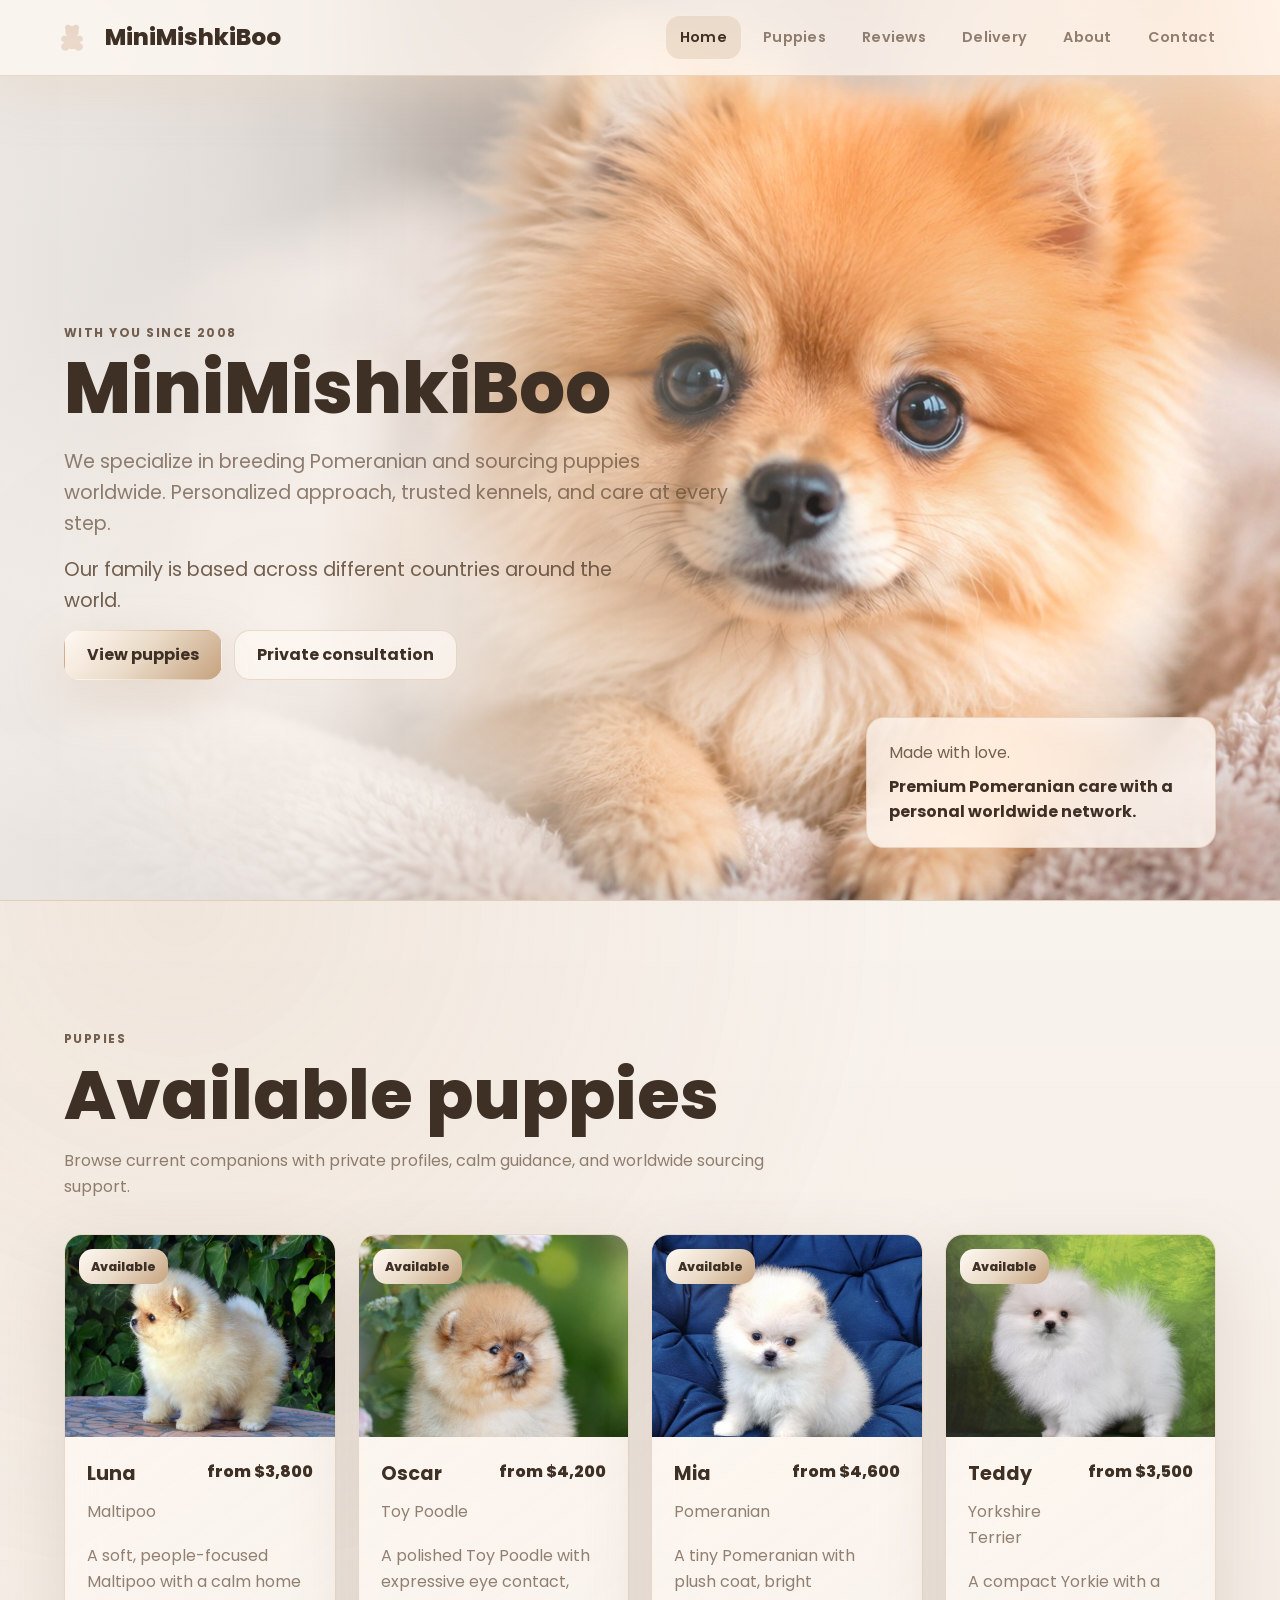
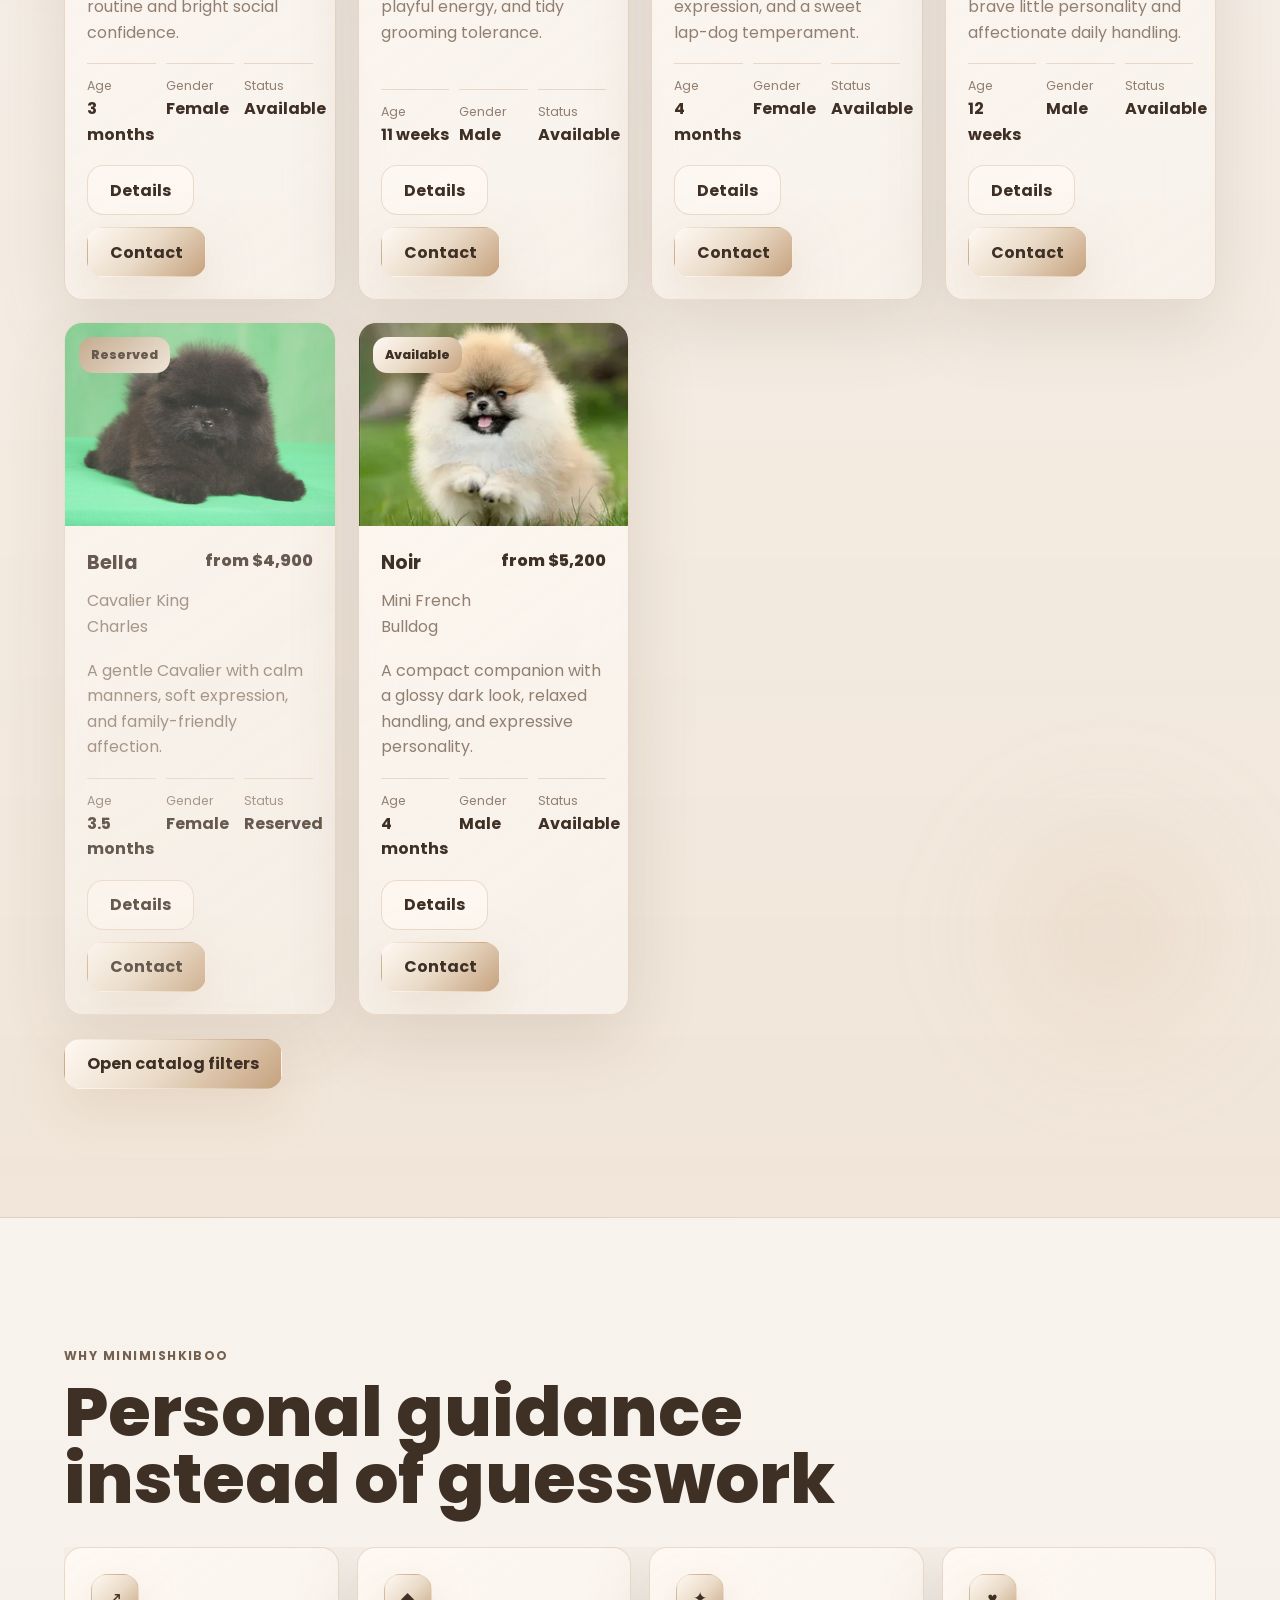
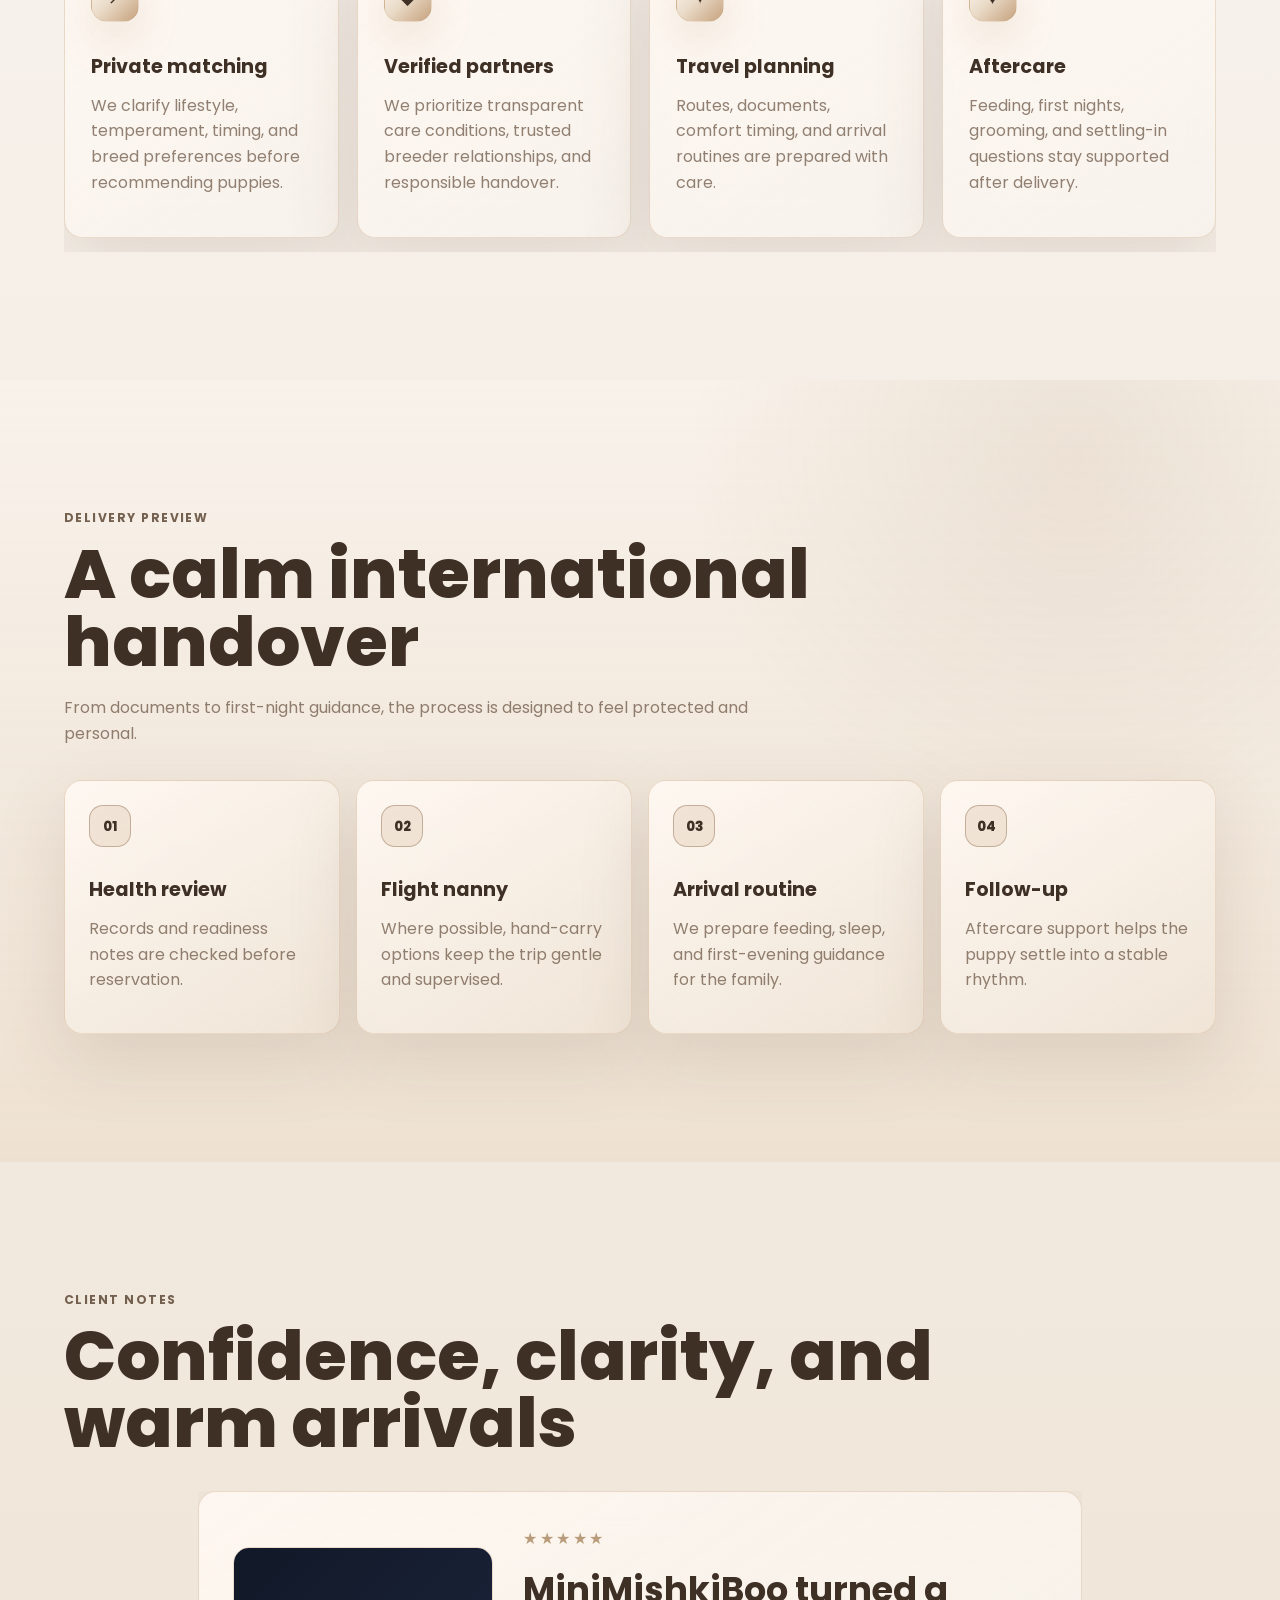
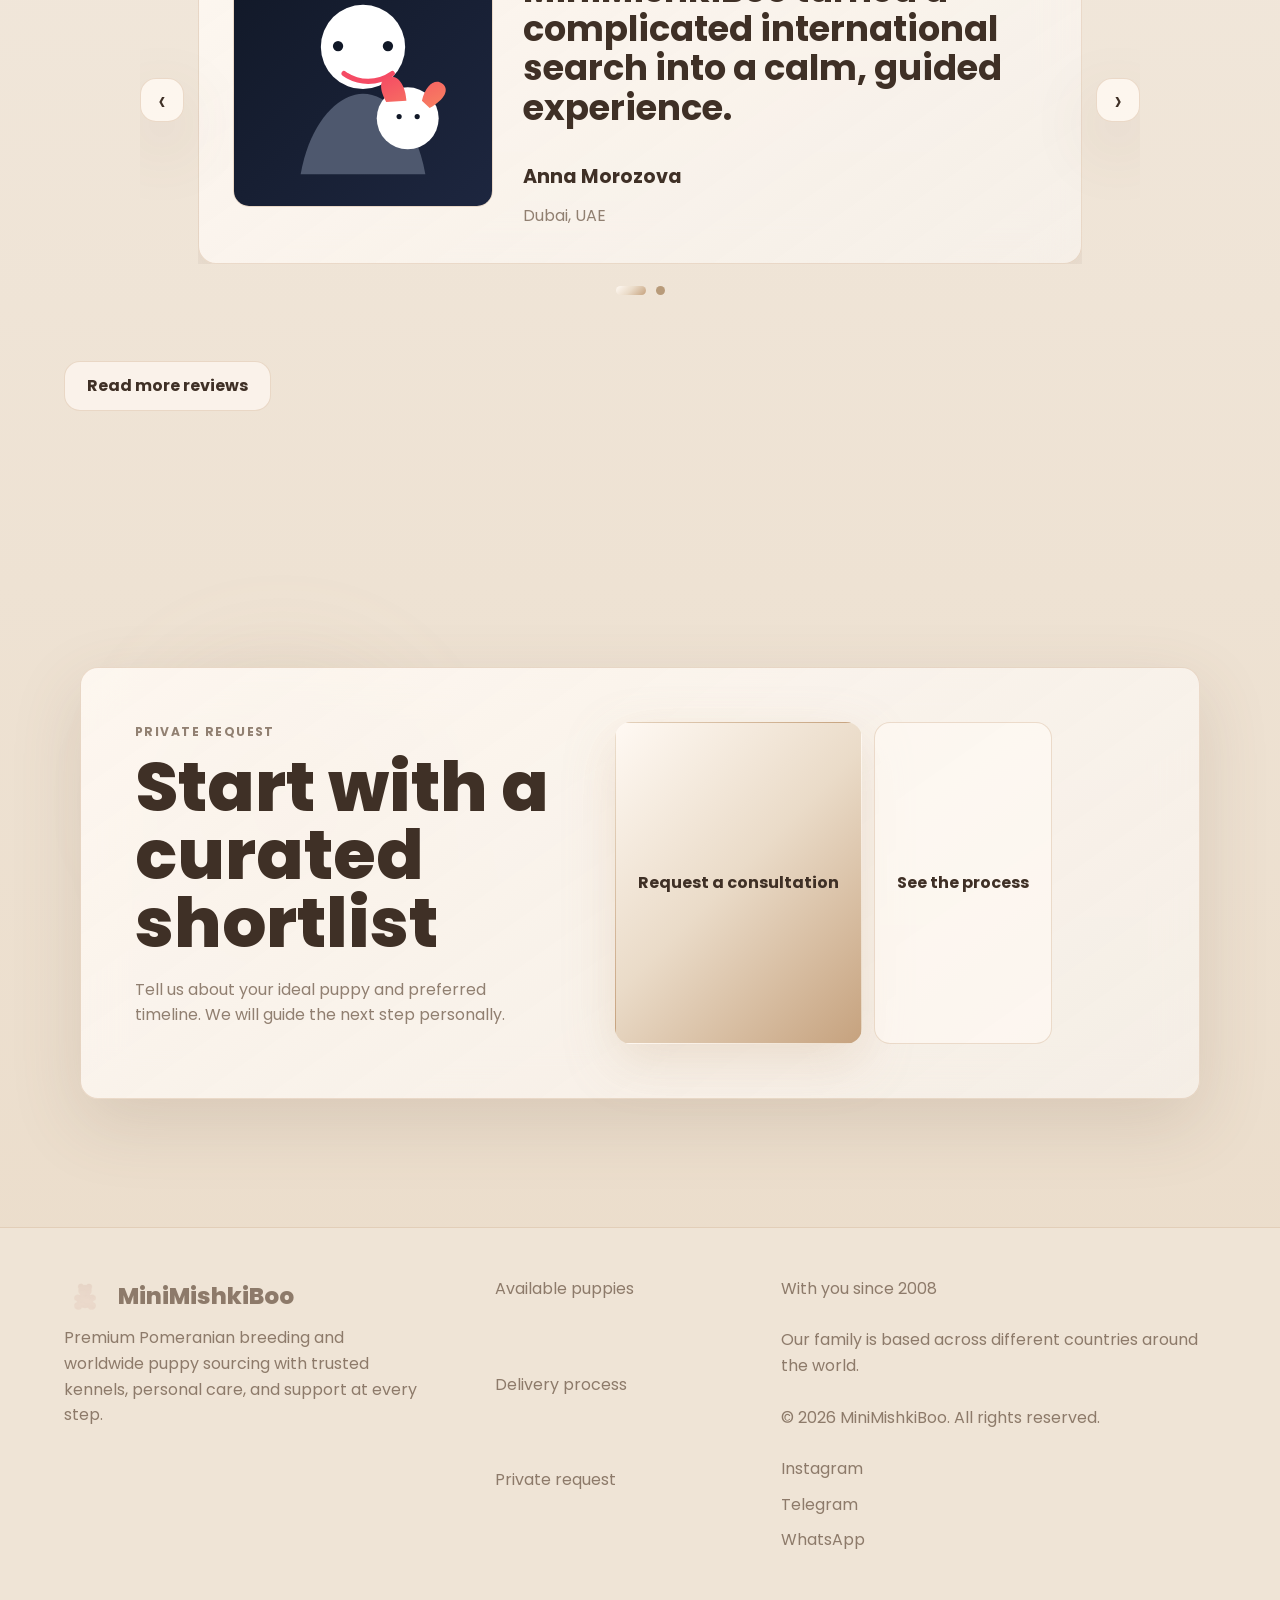
==== commit 5a5e86d4: "update" ====
--- a/index.html
+++ b/index.html
@@ -3,25 +3,27 @@
 <head>
   <meta charset="UTF-8">
   <meta name="viewport" content="width=device-width, initial-scale=1.0">
-  <meta name="description" content="PawCierge is a premium puppy concierge service for private matching, delivery, and aftercare.">
-  <title>PawCierge - Premium Puppy Concierge</title>
-  <link rel="icon" type="image/png" sizes="32x32" href="images/Logo/logo-32.png">
-  <link rel="apple-touch-icon" sizes="180x180" href="images/Logo/logo-180.png">
+  <meta name="description" content="MiniMishkiBoo specializes in breeding Pomeranian and sourcing puppies worldwide with trusted kennels, personal care and support at every step.">
+  <title>MiniMishkiBoo &mdash; Premium Pomeranian Puppies Worldwide</title>
+  <link rel="icon" type="image/png" href="images/Logo/mini.png">
+  <link rel="apple-touch-icon" href="images/Logo/mini.png">
+  <meta property="og:image" content="images/Logo/mini.png">
+  <meta name="twitter:image" content="images/Logo/mini.png">
   <link rel="preconnect" href="https://fonts.googleapis.com">
   <link rel="preconnect" href="https://fonts.gstatic.com" crossorigin>
   <link href="https://fonts.googleapis.com/css2?family=Poppins:wght@400;500;600;700;800&display=swap" rel="stylesheet">
   <link rel="stylesheet" href="styles.css">
 </head>
 <body data-page="home">
-  <div class="intro" id="intro" aria-label="PawCierge intro">
+  <div class="intro" id="intro" aria-label="MiniMishkiBoo intro">
     <button class="intro__skip" type="button" id="skipIntro">Skip intro</button>
     <div class="intro__track" aria-hidden="true">
       <img class="intro__puppy intro__puppy--gif" src="images/intro/intro-puppy-1.gif" alt="">
     </div>
     <div class="intro__brand">
-      <img class="intro__mark" src="images/Logo/logo-1.png" alt="PawCierge Pomeranian logo">
-      <span class="intro__name">PawCierge</span>
-      <span class="intro__line">private puppy concierge</span>
+      <img class="intro__mark" src="images/Logo/mini.png" alt="MiniMishkiBoo logo">
+      <span class="intro__name">MiniMishkiBoo</span>
+      <span class="intro__line">With you since 2008</span>
     </div>
   </div>
 
@@ -32,43 +34,39 @@
       <div class="hero__media" role="img" aria-label="Pomeranian puppy in a premium warm home setting"></div>
       <div class="hero__overlay"></div>
       <div class="hero__content reveal">
-        <p class="eyebrow">International Puppy Concierge Service</p>
-        <h1 id="hero-title">A private path to the right small-breed puppy</h1>
-        <p class="hero__text">PawCierge curates healthy, well-matched puppies through trusted partners and guides every step from shortlist to the first peaceful evening at home.</p>
+        <p class="eyebrow">With you since 2008</p>
+        <h1 id="hero-title">MiniMishkiBoo</h1>
+        <p class="hero__text">We specialize in breeding Pomeranian and sourcing puppies worldwide. Personalized approach, trusted kennels, and care at every step.</p>
+        <p class="hero__text hero__text--quiet">Our family is based across different countries around the world.</p>
         <div class="hero__actions">
-          <a class="button button--primary" href="puppies.html">View puppies</a>
+          <a class="button button--primary" href="#puppies">View puppies</a>
           <a class="button button--glass" href="contact.html">Private consultation</a>
-        </div>
-        <div class="hero__stats" aria-label="PawCierge concierge highlights">
-          <span><strong>24h</strong> shortlist curation</span>
-          <span><strong>Global</strong> delivery planning</span>
-          <span><strong>1:1</strong> aftercare support</span>
         </div>
       </div>
       <div class="hero__note reveal">
-        <span>Working since 2024</span>
-        <strong>Premium matching for families who want clarity, care, and calm logistics.</strong>
+        <span>Made with love.</span>
+        <strong>Premium Pomeranian care with a personal worldwide network.</strong>
       </div>
     </section>
 
-    <section class="section section--dark" aria-labelledby="featured-title">
+    <section class="section section--dark" id="puppies" aria-labelledby="featured-title">
       <div class="section__head reveal">
-        <p class="eyebrow">Featured puppies</p>
-        <h2 id="featured-title">A first look at curated companions</h2>
-        <p>Explore a quiet preview, then open the full catalog for filtering and private profiles.</p>
+        <p class="eyebrow">Puppies</p>
+        <h2 id="featured-title">Available puppies</h2>
+        <p>Browse current companions with private profiles, calm guidance, and worldwide sourcing support.</p>
       </div>
-      <div class="puppy-grid reveal" id="puppyGrid" data-featured="true"></div>
+      <div class="puppy-grid reveal" id="puppyGrid"></div>
       <div class="section-cta reveal">
-        <a class="button button--primary" href="puppies.html">Open full catalog</a>
+        <a class="button button--primary" href="puppies.html">Open catalog filters</a>
       </div>
     </section>
 
     <section class="section" aria-labelledby="why-title">
       <div class="section__head reveal">
-        <p class="eyebrow">Why PawCierge</p>
-        <h2 id="why-title">Concierge guidance instead of guesswork</h2>
+        <p class="eyebrow">Why MiniMishkiBoo</p>
+        <h2 id="why-title">Personal guidance instead of guesswork</h2>
       </div>
-      <div class="facts-carousel reveal" aria-label="PawCierge advantages">
+      <div class="facts-carousel reveal" aria-label="MiniMishkiBoo advantages">
         <article class="fact-card"><span class="fact-card__icon"></span><h3>Private matching</h3><p>We clarify lifestyle, temperament, timing, and breed preferences before recommending puppies.</p></article>
         <article class="fact-card"><span class="fact-card__icon"></span><h3>Verified partners</h3><p>We prioritize transparent care conditions, trusted breeder relationships, and responsible handover.</p></article>
         <article class="fact-card"><span class="fact-card__icon"></span><h3>Travel planning</h3><p>Routes, documents, comfort timing, and arrival routines are prepared with care.</p></article>
@@ -98,7 +96,7 @@
       <div class="review-shell reveal">
         <button class="carousel-arrow carousel-arrow--prev" type="button" data-review-prev aria-label="Previous review"></button>
         <div class="reviews-track" id="reviewsTrack" aria-live="polite">
-          <article class="review-card is-active"><img src="images/clients/client-1.svg" alt="Family with a puppy"><div><div class="stars" aria-label="Rating 5 out of 5"></div><p class="review-card__text">PawCierge turned a complicated international search into a calm, guided experience.</p><h3>Anna Morozova</h3><span>Dubai, UAE</span></div></article>
+          <article class="review-card is-active"><img src="images/clients/client-1.svg" alt="Family with a puppy"><div><div class="stars" aria-label="Rating 5 out of 5"></div><p class="review-card__text">MiniMishkiBoo turned a complicated international search into a calm, guided experience.</p><h3>Anna Morozova</h3><span>Dubai, UAE</span></div></article>
           <article class="review-card"><img src="images/clients/client-2.svg" alt="Client with a puppy"><div><div class="stars" aria-label="Rating 5 out of 5"></div><p class="review-card__text">The shortlist felt thoughtful, not random. Delivery and aftercare were handled beautifully.</p><h3>Mark and Sophia</h3><span>London, UK</span></div></article>
         </div>
         <button class="carousel-arrow carousel-arrow--next" type="button" data-review-next aria-label="Next review"></button>
--- a/styles.css
+++ b/styles.css
@@ -1,20 +1,30 @@
 :root {
-  --accent-a: #F54B64;
-  --accent-b: #F78361;
-  --secondary-dark: #1D263F;
-  --dark-grey: #4E586E;
-  --white: #FFFFFF;
-  --page-top: #111827;
-  --primary-gradient: linear-gradient(135deg, #F54B64 0%, #F78361 100%);
-  --surface: rgba(29, 38, 63, 0.72);
-  --surface-solid: #1D263F;
-  --surface-soft: rgba(29, 38, 63, 0.48);
-  --line: rgba(78, 88, 110, 0.54);
-  --line-hot: rgba(245, 75, 100, 0.52);
-  --text-muted: rgba(255, 255, 255, 0.68);
-  --text-soft: rgba(255, 255, 255, 0.82);
-  --shadow: 0 24px 70px rgba(17, 24, 39, 0.44);
-  --shadow-hot: 0 18px 52px rgba(245, 75, 100, 0.26);
+  --cream: #F7F2EC;
+  --cream-light: #FFF9F3;
+  --cream-muted: #EFE4D6;
+  --beige: #EADBC8;
+  --sand: #D8C3A5;
+  --caramel: #C6A27E;
+  --taupe: #B89B7A;
+  --cocoa: #8B6B4E;
+  --espresso: #6E5642;
+  --ink: #3F3026;
+  --accent-a: var(--caramel);
+  --accent-b: var(--taupe);
+  --secondary-dark: var(--cream-muted);
+  --dark-grey: var(--taupe);
+  --white: var(--ink);
+  --page-top: var(--cream-light);
+  --primary-gradient: linear-gradient(135deg, #FFF9F3 0%, #EADBC8 48%, #C6A27E 100%);
+  --surface: rgba(255, 249, 243, 0.78);
+  --surface-solid: var(--cream-light);
+  --surface-soft: rgba(247, 242, 236, 0.72);
+  --line: rgba(198, 162, 126, 0.34);
+  --line-hot: rgba(139, 107, 78, 0.44);
+  --text-muted: rgba(94, 72, 54, 0.68);
+  --text-soft: rgba(94, 72, 54, 0.86);
+  --shadow: 0 24px 70px rgba(110, 86, 66, 0.16);
+  --shadow-hot: 0 18px 52px rgba(198, 162, 126, 0.26);
   --font: "Poppins", "Google Sans", "Nunito Sans", Arial, sans-serif;
 }
 
@@ -35,8 +45,10 @@
   max-width: 100%;
   overflow-x: hidden;
   margin: 0;
-  color: var(--white);
-  background: linear-gradient(180deg, #111827 0%, #1D263F 100%);
+  color: var(--ink);
+  background:
+    radial-gradient(circle at 18% 0%, rgba(255, 249, 243, 0.96), transparent 38%),
+    linear-gradient(180deg, var(--cream-light) 0%, var(--cream) 48%, var(--beige) 100%);
   font-family: var(--font);
   line-height: 1.6;
   text-size-adjust: 100%;
@@ -93,15 +105,15 @@
   width: min(48vw, 620px);
   height: min(48vw, 620px);
   background:
-    radial-gradient(circle at 40% 42%, rgba(245, 75, 100, 0.28), transparent 58%),
-    radial-gradient(circle at 64% 58%, rgba(247, 131, 97, 0.22), transparent 62%);
+    radial-gradient(circle at 40% 42%, rgba(234, 219, 200, 0.54), transparent 58%),
+    radial-gradient(circle at 64% 58%, rgba(198, 162, 126, 0.24), transparent 62%);
 }
 
 body::after {
   inset: auto auto -12% -12%;
   width: min(54vw, 680px);
   height: min(54vw, 680px);
-  background: radial-gradient(circle at 50% 50%, rgba(245, 75, 100, 0.18), transparent 64%);
+  background: radial-gradient(circle at 50% 50%, rgba(216, 195, 165, 0.34), transparent 64%);
 }
 
 .intro {
@@ -113,9 +125,9 @@
   overflow: hidden;
   overscroll-behavior: none;
   background:
-    radial-gradient(circle at 48% 74%, rgba(245, 75, 100, 0.22), transparent 34%),
-    radial-gradient(circle at 66% 44%, rgba(247, 131, 97, 0.16), transparent 38%),
-    linear-gradient(180deg, #111827 0%, #1D263F 100%);
+    radial-gradient(circle at 48% 74%, rgba(234, 219, 200, 0.72), transparent 34%),
+    radial-gradient(circle at 66% 44%, rgba(198, 162, 126, 0.22), transparent 38%),
+    linear-gradient(180deg, var(--cream-light) 0%, var(--cream) 100%);
   transition: opacity 0.8s ease, visibility 0.8s ease;
 }
 
@@ -133,7 +145,7 @@
   padding: 0 18px;
   color: var(--white);
   cursor: pointer;
-  background: rgba(29, 38, 63, 0.66);
+  background: rgba(255, 249, 243, 0.74);
   border: 1px solid var(--line);
   border-radius: 16px;
   box-shadow: var(--shadow);
@@ -158,7 +170,7 @@
   bottom: 0;
   width: clamp(180px, 26vw, 360px);
   opacity: 0;
-  filter: drop-shadow(0 18px 28px rgba(17, 24, 39, 0.58));
+  filter: drop-shadow(0 18px 28px rgba(110, 86, 66, 0.22));
   animation: puppyRun 3.35s ease-in-out 0.25s forwards;
 }
 
@@ -177,9 +189,10 @@
   width: 46px;
   height: 46px;
   object-fit: contain;
-  background: var(--primary-gradient);
-  border-radius: 16px;
-  box-shadow: var(--shadow-hot);
+  object-position: center;
+  background: transparent;
+  border-radius: 0;
+  box-shadow: none;
 }
 
 .intro__name {
@@ -209,10 +222,10 @@
   justify-content: space-between;
   gap: 24px;
   padding: 16px clamp(18px, 4vw, 58px);
-  background: rgba(29, 38, 63, 0.72);
+  background: rgba(255, 249, 243, 0.78);
   border-bottom: 1px solid var(--line);
   backdrop-filter: blur(22px);
-  box-shadow: 0 18px 44px rgba(17, 24, 39, 0.28);
+  box-shadow: 0 18px 44px rgba(234, 219, 200, 0.52);
   transform: translateZ(0);
   will-change: transform;
 }
@@ -230,7 +243,7 @@
   width: 42px;
   height: 42px;
   font-size: 0.86rem;
-  border-radius: 12px;
+  flex: 0 0 42px;
 }
 
 .nav {
@@ -265,18 +278,194 @@
 
 .nav a:hover {
   color: var(--white);
-  background: rgba(78, 88, 110, 0.28);
-  box-shadow: 0 0 28px rgba(245, 75, 100, 0.12);
+  background: rgba(234, 219, 200, 0.68);
+  box-shadow: 0 0 28px rgba(198, 162, 126, 0.16);
 }
 
 .nav a.is-current {
   color: var(--white);
-  background: rgba(245, 75, 100, 0.14);
+  background: rgba(198, 162, 126, 0.24);
 }
 
 .nav a:hover::after {
   opacity: 1;
   transform: scaleX(1);
+}
+
+.menu-toggle {
+  display: none;
+  width: 46px;
+  height: 46px;
+  place-items: center;
+  padding: 0;
+  cursor: pointer;
+  background: rgba(255, 249, 243, 0.62);
+  border: 1px solid var(--line);
+  border-radius: 15px;
+  box-shadow: 0 14px 36px rgba(110, 86, 66, 0.12);
+}
+
+.menu-toggle span {
+  display: block;
+  width: 18px;
+  height: 2px;
+  margin: 3px 0;
+  background: var(--white);
+  border-radius: 999px;
+  transition: transform 0.28s ease, opacity 0.28s ease;
+}
+
+.menu-toggle[aria-expanded="true"] span:nth-child(1) {
+  transform: translateY(8px) rotate(45deg);
+}
+
+.menu-toggle[aria-expanded="true"] span:nth-child(2) {
+  opacity: 0;
+}
+
+.menu-toggle[aria-expanded="true"] span:nth-child(3) {
+  transform: translateY(-8px) rotate(-45deg);
+}
+
+.mobile-menu {
+  position: fixed;
+  inset: 0;
+  z-index: 50;
+  display: grid;
+  justify-items: end;
+  visibility: hidden;
+  pointer-events: none;
+}
+
+.mobile-menu__backdrop {
+  position: fixed;
+  inset: 0;
+  padding: 0;
+  cursor: pointer;
+  background: rgba(110, 86, 66, 0);
+  border: 0;
+  transition: background 0.28s ease;
+}
+
+.mobile-menu__panel {
+  position: relative;
+  z-index: 1;
+  display: grid;
+  align-content: start;
+  gap: 20px;
+  width: min(390px, calc(100vw - 20px));
+  height: calc(100svh - 20px);
+  margin: 10px;
+  padding: 18px;
+  overflow-y: auto;
+  color: var(--white);
+  background:
+    radial-gradient(circle at 12% 0%, rgba(184, 155, 122, 0.20), transparent 34%),
+    linear-gradient(145deg, rgba(255, 249, 243, 0.96), rgba(239, 228, 214, 0.92));
+  border: 1px solid rgba(198, 162, 126, 0.24);
+  border-radius: 24px;
+  box-shadow: 0 32px 110px rgba(110, 86, 66, 0.24);
+  backdrop-filter: blur(24px);
+  transform: translateX(24px);
+  opacity: 0;
+  outline: 0;
+  transition: transform 0.32s ease, opacity 0.28s ease;
+}
+
+.mobile-menu.is-open {
+  visibility: visible;
+  pointer-events: auto;
+}
+
+.mobile-menu.is-open .mobile-menu__backdrop {
+  background: rgba(62, 48, 38, 0.28);
+}
+
+.mobile-menu.is-open .mobile-menu__panel {
+  transform: translateX(0);
+  opacity: 1;
+}
+
+.mobile-menu__top {
+  display: flex;
+  align-items: center;
+  justify-content: space-between;
+  gap: 14px;
+}
+
+.mobile-menu__close {
+  position: relative;
+  flex: 0 0 auto;
+  width: 44px;
+  height: 44px;
+  cursor: pointer;
+  background: rgba(239, 228, 214, 0.72);
+  border: 1px solid var(--line);
+  border-radius: 15px;
+}
+
+.mobile-menu__close::before,
+.mobile-menu__close::after {
+  position: absolute;
+  top: 50%;
+  left: 50%;
+  width: 18px;
+  height: 2px;
+  content: "";
+  background: var(--white);
+  border-radius: 999px;
+}
+
+.mobile-menu__close::before {
+  transform: translate(-50%, -50%) rotate(45deg);
+}
+
+.mobile-menu__close::after {
+  transform: translate(-50%, -50%) rotate(-45deg);
+}
+
+.mobile-menu__nav {
+  display: grid;
+  gap: 8px;
+}
+
+.mobile-menu__nav a {
+  display: flex;
+  align-items: center;
+  min-height: 54px;
+  padding: 0 16px;
+  color: var(--text-soft);
+  font-weight: 800;
+  background: rgba(255, 249, 243, 0.62);
+  border: 1px solid rgba(198, 162, 126, 0.20);
+  border-radius: 16px;
+  transition: color 0.25s ease, background 0.25s ease, border-color 0.25s ease, transform 0.25s ease;
+}
+
+.mobile-menu__nav a:hover,
+.mobile-menu__nav a.is-current {
+  color: var(--white);
+  background: rgba(198, 162, 126, 0.24);
+  border-color: var(--line-hot);
+}
+
+.mobile-menu__cta {
+  width: 100%;
+}
+
+.mobile-menu p {
+  margin: 0;
+  color: var(--text-muted);
+  font-size: 0.92rem;
+}
+
+body.has-menu-open {
+  overflow: hidden;
+  touch-action: none;
+}
+
+.bottom-nav {
+  display: none;
 }
 
 .section {
@@ -301,8 +490,8 @@
   align-items: end;
   padding-top: 138px;
   background:
-    radial-gradient(circle at 78% 22%, rgba(247, 131, 97, 0.16), transparent 32%),
-    linear-gradient(180deg, rgba(17, 24, 39, 0.1), rgba(29, 38, 63, 0.28));
+    radial-gradient(circle at 78% 22%, rgba(184, 155, 122, 0.20), transparent 32%),
+    linear-gradient(180deg, rgba(255, 249, 243, 0.44), rgba(234, 219, 200, 0.52));
 }
 
 .page-hero .section__head {
@@ -325,7 +514,7 @@
   top: 18%;
   width: min(420px, 42vw);
   height: min(420px, 42vw);
-  background: radial-gradient(circle, rgba(247, 131, 97, 0.18), transparent 68%);
+  background: radial-gradient(circle, rgba(184, 155, 122, 0.22), transparent 68%);
 }
 
 .hero__media,
@@ -346,16 +535,17 @@
 
 .hero__overlay {
   background:
-    radial-gradient(ellipse at 24% 68%, rgba(17, 24, 39, 0.64), transparent 34%),
-    linear-gradient(90deg, rgba(17, 24, 39, 0.92) 0%, rgba(17, 24, 39, 0.82) 25%, rgba(29, 38, 63, 0.34) 46%, transparent 64%);
+    radial-gradient(ellipse at 24% 68%, rgba(255, 249, 243, 0.70), transparent 34%),
+    linear-gradient(90deg, rgba(255, 249, 243, 0.88) 0%, rgba(255, 249, 243, 0.78) 25%, rgba(234, 219, 200, 0.40) 46%, transparent 64%);
 }
 
 .hero__content {
   position: relative;
   z-index: 1;
-  max-width: 900px;
+  width: min(980px, 100%);
+  max-width: 980px;
   padding-bottom: clamp(38px, 9vw, 92px);
-  overflow-wrap: anywhere;
+  overflow-wrap: normal;
 }
 
 h1,
@@ -378,6 +568,16 @@
   font-size: clamp(3.1rem, 8vw, 7.3rem);
 }
 
+#hero-title {
+  width: max-content;
+  max-width: 100%;
+  margin-bottom: 24px;
+  font-size: clamp(3.4rem, 5.6vw, 6.35rem);
+  line-height: 0.94;
+  letter-spacing: 0;
+  white-space: nowrap;
+}
+
 h2 {
   font-size: clamp(2.35rem, 5.4vw, 5rem);
 }
@@ -391,9 +591,15 @@
 }
 
 .hero__text {
-  max-width: 700px;
+  max-width: 680px;
+  margin-bottom: 14px;
   color: var(--text-muted);
   font-size: clamp(1rem, 2vw, 1.22rem);
+}
+
+.hero__text--quiet {
+  max-width: 560px;
+  color: var(--text-soft);
 }
 
 .hero__actions,
@@ -417,8 +623,8 @@
   min-width: 0;
   padding: 14px;
   color: var(--text-muted);
-  background: rgba(29, 38, 63, 0.48);
-  border: 1px solid rgba(255, 255, 255, 0.1);
+  background: rgba(247, 242, 236, 0.72);
+  border: 1px solid rgba(198, 162, 126, 0.18);
   border-radius: 16px;
   backdrop-filter: blur(18px);
 }
@@ -454,19 +660,19 @@
 }
 
 .button--primary:hover {
-  box-shadow: 0 22px 70px rgba(247, 131, 97, 0.34);
+  box-shadow: 0 22px 70px rgba(184, 155, 122, 0.30);
 }
 
 .button--glass {
   color: var(--white);
-  background: rgba(29, 38, 63, 0.62);
+  background: rgba(255, 249, 243, 0.68);
   border-color: var(--line);
 }
 
 .button--glass:hover {
   border-color: var(--line-hot);
-  background: rgba(78, 88, 110, 0.36);
-  box-shadow: 0 18px 44px rgba(245, 75, 100, 0.14);
+  background: rgba(216, 195, 165, 0.48);
+  box-shadow: 0 18px 44px rgba(198, 162, 126, 0.24);
 }
 
 .hero__note {
@@ -500,8 +706,8 @@
 
 .section--dark {
   background:
-    radial-gradient(circle at 14% 0%, rgba(245, 75, 100, 0.11), transparent 34%),
-    linear-gradient(180deg, rgba(29, 38, 63, 0.64), rgba(29, 38, 63, 0.92));
+    radial-gradient(circle at 14% 0%, rgba(198, 162, 126, 0.16), transparent 34%),
+    linear-gradient(180deg, rgba(247, 242, 236, 0.86), rgba(239, 228, 214, 0.92));
   border-top: 1px solid var(--line);
   border-bottom: 1px solid var(--line);
 }
@@ -511,7 +717,7 @@
   bottom: 6%;
   width: min(340px, 70vw);
   height: min(340px, 70vw);
-  background: radial-gradient(circle, rgba(245, 75, 100, 0.13), transparent 68%);
+  background: radial-gradient(circle, rgba(198, 162, 126, 0.16), transparent 68%);
 }
 
 .section__head {
@@ -545,7 +751,7 @@
 .review-card,
 .puppy-card,
 .lead-panel {
-  background: linear-gradient(145deg, rgba(29, 38, 63, 0.88), rgba(29, 38, 63, 0.58));
+  background: linear-gradient(145deg, rgba(255, 249, 243, 0.88), rgba(247, 242, 236, 0.78));
   border: 1px solid var(--line);
   border-radius: 18px;
   box-shadow: var(--shadow);
@@ -564,8 +770,8 @@
 .puppy-card:hover {
   transform: translateY(-6px);
   border-color: var(--line-hot);
-  background: linear-gradient(145deg, rgba(29, 38, 63, 0.94), rgba(78, 88, 110, 0.34));
-  box-shadow: 0 24px 74px rgba(245, 75, 100, 0.18);
+  background: linear-gradient(145deg, rgba(255, 249, 243, 0.96), rgba(216, 195, 165, 0.42));
+  box-shadow: 0 24px 74px rgba(198, 162, 126, 0.22);
 }
 
 .fact-card__icon {
@@ -577,9 +783,9 @@
   color: var(--white);
   font-size: 0;
   background: var(--primary-gradient);
-  border: 1px solid rgba(255, 255, 255, 0.18);
+  border: 1px solid rgba(198, 162, 126, 0.24);
   border-radius: 16px;
-  box-shadow: 0 16px 42px rgba(245, 75, 100, 0.18);
+  box-shadow: 0 16px 42px rgba(198, 162, 126, 0.22);
 }
 
 .fact-card__icon::before {
@@ -614,8 +820,8 @@
 
 .trust-section {
   background:
-    radial-gradient(circle at 84% 10%, rgba(247, 131, 97, 0.12), transparent 30%),
-    linear-gradient(180deg, rgba(17, 24, 39, 0.08), rgba(29, 38, 63, 0.42));
+    radial-gradient(circle at 84% 10%, rgba(184, 155, 122, 0.18), transparent 30%),
+    linear-gradient(180deg, rgba(255, 249, 243, 0.34), rgba(234, 219, 200, 0.56));
   overflow: hidden;
 }
 
@@ -631,7 +837,7 @@
   min-width: 0;
   min-height: 250px;
   padding: 24px;
-  background: linear-gradient(145deg, rgba(29, 38, 63, 0.86), rgba(17, 24, 39, 0.42));
+  background: linear-gradient(145deg, rgba(255, 249, 243, 0.90), rgba(239, 228, 214, 0.72));
   border: 1px solid var(--line);
   border-radius: 18px;
   box-shadow: var(--shadow);
@@ -647,7 +853,7 @@
   color: var(--white);
   font-size: 0.82rem;
   font-weight: 800;
-  background: rgba(245, 75, 100, 0.18);
+  background: rgba(198, 162, 126, 0.22);
   border: 1px solid var(--line-hot);
   border-radius: 14px;
 }
@@ -727,7 +933,7 @@
   color: var(--white);
   font-size: 0;
   cursor: pointer;
-  background: rgba(29, 38, 63, 0.78);
+  background: rgba(255, 249, 243, 0.82);
   border: 1px solid var(--line);
   border-radius: 16px;
   box-shadow: var(--shadow);
@@ -789,8 +995,9 @@
   position: relative;
   z-index: 1;
   display: grid;
-  grid-template-columns: repeat(3, minmax(0, 1fr));
+  grid-template-columns: repeat(auto-fit, minmax(260px, 1fr));
   gap: 22px;
+  align-items: stretch;
 }
 
 .catalog-controls {
@@ -801,7 +1008,7 @@
   gap: 12px;
   margin-bottom: 18px;
   padding: 16px;
-  background: rgba(17, 24, 39, 0.28);
+  background: rgba(234, 219, 200, 0.52);
   border: 1px solid var(--line);
   border-radius: 18px;
   backdrop-filter: blur(18px);
@@ -830,9 +1037,9 @@
   cursor: pointer;
   appearance: none;
   background:
-    linear-gradient(45deg, transparent 50%, rgba(255, 255, 255, 0.78) 50%) calc(100% - 22px) 50% / 7px 7px no-repeat,
-    linear-gradient(135deg, rgba(255, 255, 255, 0.78) 50%, transparent 50%) calc(100% - 17px) 50% / 7px 7px no-repeat,
-    rgba(29, 38, 63, 0.68);
+    linear-gradient(45deg, transparent 50%, rgba(110, 86, 66, 0.70) 50%) calc(100% - 22px) 50% / 7px 7px no-repeat,
+    linear-gradient(135deg, rgba(110, 86, 66, 0.70) 50%, transparent 50%) calc(100% - 17px) 50% / 7px 7px no-repeat,
+    rgba(255, 249, 243, 0.78);
   border: 1px solid var(--line);
   border-radius: 14px;
   outline: 0;
@@ -842,7 +1049,7 @@
 .catalog-controls select:focus,
 .lead-form select:focus {
   border-color: var(--line-hot);
-  box-shadow: 0 0 0 4px rgba(245, 75, 100, 0.16);
+  box-shadow: 0 0 0 4px rgba(198, 162, 126, 0.24);
 }
 
 .catalog-count {
@@ -858,12 +1065,15 @@
   margin: 0;
   padding: 24px;
   color: var(--text-soft);
-  background: rgba(17, 24, 39, 0.32);
+  background: rgba(255, 249, 243, 0.74);
   border: 1px solid var(--line);
   border-radius: 18px;
 }
 
 .puppy-card {
+  display: grid;
+  grid-template-rows: auto 1fr;
+  height: 100%;
   overflow: hidden;
   transition: transform 0.3s ease, border-color 0.3s ease, background 0.3s ease, box-shadow 0.3s ease;
 }
@@ -875,12 +1085,20 @@
 .puppy-card__image {
   position: relative;
   background: var(--secondary-dark);
+  aspect-ratio: 4 / 3;
+  overflow: hidden;
 }
 
 .puppy-card__image img {
   width: 100%;
-  aspect-ratio: 4 / 3;
+  height: 100%;
+  display: block;
   object-fit: cover;
+  object-position: center 45%;
+}
+
+.puppy-card__image img[src*="oscar"] {
+  object-position: center 28%;
 }
 
 .puppy-card__image span {
@@ -897,12 +1115,13 @@
 }
 
 .puppy-card__image span[data-status="reserved"] {
-  background: linear-gradient(135deg, #4E586E, #1D263F);
-  box-shadow: 0 16px 42px rgba(17, 24, 39, 0.22);
+  background: linear-gradient(135deg, #B89B7A, #EFE4D6);
+  box-shadow: 0 16px 42px rgba(110, 86, 66, 0.12);
 }
 
 .puppy-card__body {
   display: grid;
+  grid-template-rows: auto 1fr auto auto;
   gap: 18px;
   padding: 22px;
   min-width: 0;
@@ -967,8 +1186,8 @@
   content: "";
   pointer-events: none;
   background:
-    radial-gradient(circle at 42% 42%, rgba(247, 131, 97, 0.18), transparent 58%),
-    radial-gradient(circle at 62% 60%, rgba(245, 75, 100, 0.14), transparent 64%);
+    radial-gradient(circle at 42% 42%, rgba(184, 155, 122, 0.22), transparent 58%),
+    radial-gradient(circle at 62% 60%, rgba(198, 162, 126, 0.24), transparent 64%);
   border-radius: 50%;
   filter: blur(46px);
 }
@@ -990,11 +1209,11 @@
   padding: clamp(22px, 5vw, 46px);
   overflow: hidden;
   background:
-    radial-gradient(circle at 10% 0%, rgba(247, 131, 97, 0.14), transparent 34%),
-    linear-gradient(145deg, rgba(29, 38, 63, 0.9), rgba(29, 38, 63, 0.58));
+    radial-gradient(circle at 10% 0%, rgba(184, 155, 122, 0.20), transparent 34%),
+    linear-gradient(145deg, rgba(255, 249, 243, 0.92), rgba(247, 242, 236, 0.78));
   border: 1px solid var(--line);
   border-radius: 24px;
-  box-shadow: var(--shadow), 0 0 70px rgba(245, 75, 100, 0.1);
+  box-shadow: var(--shadow), 0 0 70px rgba(198, 162, 126, 0.14);
   backdrop-filter: blur(24px);
 }
 
@@ -1032,9 +1251,9 @@
   cursor: pointer;
   appearance: none;
   background:
-    linear-gradient(45deg, transparent 50%, rgba(255, 255, 255, 0.82) 50%) calc(100% - 22px) 50% / 7px 7px no-repeat,
-    linear-gradient(135deg, rgba(255, 255, 255, 0.82) 50%, transparent 50%) calc(100% - 17px) 50% / 7px 7px no-repeat,
-    rgba(17, 24, 39, 0.36);
+    linear-gradient(45deg, transparent 50%, rgba(94, 72, 54, 0.86) 50%) calc(100% - 22px) 50% / 7px 7px no-repeat,
+    linear-gradient(135deg, rgba(94, 72, 54, 0.86) 50%, transparent 50%) calc(100% - 17px) 50% / 7px 7px no-repeat,
+    rgba(255, 249, 243, 0.64);
   border: 1px solid var(--line);
   border-radius: 16px;
   outline: 0;
@@ -1043,7 +1262,7 @@
 
 .nutrition-form select:focus {
   border-color: var(--line-hot);
-  box-shadow: 0 0 0 4px rgba(245, 75, 100, 0.16);
+  box-shadow: 0 0 0 4px rgba(198, 162, 126, 0.24);
 }
 
 .nutrition-needs {
@@ -1077,16 +1296,16 @@
   color: var(--white);
   line-height: 1.2;
   text-align: center;
-  background: rgba(17, 24, 39, 0.36);
+  background: rgba(255, 249, 243, 0.64);
   border: 1px solid var(--line);
   border-radius: 16px;
   transition: border-color 0.3s ease, background 0.3s ease, box-shadow 0.3s ease;
 }
 
 .nutrition-needs input:checked + span {
-  background: linear-gradient(135deg, rgba(245, 75, 100, 0.86), rgba(247, 131, 97, 0.82));
-  border-color: rgba(255, 255, 255, 0.2);
-  box-shadow: 0 14px 36px rgba(245, 75, 100, 0.18);
+  background: linear-gradient(135deg, rgba(198, 162, 126, 0.86), rgba(184, 155, 122, 0.82));
+  border-color: rgba(198, 162, 126, 0.28);
+  box-shadow: 0 14px 36px rgba(198, 162, 126, 0.22);
 }
 
 .nutrition-form .button {
@@ -1101,11 +1320,11 @@
   padding: clamp(20px, 4vw, 30px);
   overflow: hidden;
   background:
-    radial-gradient(circle at 100% 0%, rgba(247, 131, 97, 0.16), transparent 36%),
-    rgba(17, 24, 39, 0.36);
-  border: 1px solid rgba(255, 255, 255, 0.11);
+    radial-gradient(circle at 100% 0%, rgba(184, 155, 122, 0.20), transparent 36%),
+    rgba(255, 249, 243, 0.64);
+  border: 1px solid rgba(198, 162, 126, 0.18);
   border-radius: 22px;
-  box-shadow: inset 0 1px 0 rgba(255, 255, 255, 0.08);
+  box-shadow: inset 0 1px 0 rgba(255, 249, 243, 0.50);
 }
 
 .nutrition-result[hidden] {
@@ -1138,7 +1357,7 @@
   display: grid;
   gap: 6px;
   padding: 14px;
-  background: rgba(29, 38, 63, 0.52);
+  background: rgba(255, 249, 243, 0.70);
   border: 1px solid var(--line);
   border-radius: 16px;
 }
@@ -1173,7 +1392,7 @@
 .puppy-detail__backdrop {
   position: fixed;
   inset: 0;
-  background: rgba(5, 8, 18, 0.78);
+  background: rgba(62, 48, 38, 0.30);
   backdrop-filter: blur(18px);
 }
 
@@ -1188,11 +1407,11 @@
   overflow: auto;
   padding: clamp(18px, 4vw, 34px);
   background:
-    radial-gradient(circle at 12% 8%, rgba(247, 131, 97, 0.16), transparent 34%),
-    linear-gradient(145deg, rgba(29, 38, 63, 0.96), rgba(17, 24, 39, 0.92));
+    radial-gradient(circle at 12% 8%, rgba(184, 155, 122, 0.20), transparent 34%),
+    linear-gradient(145deg, rgba(255, 249, 243, 0.96), rgba(255, 249, 243, 0.88));
   border: 1px solid var(--line);
   border-radius: 26px;
-  box-shadow: 0 38px 120px rgba(0, 0, 0, 0.52);
+  box-shadow: 0 38px 120px rgba(110, 86, 66, 0.24);
 }
 
 .puppy-detail__close {
@@ -1204,7 +1423,7 @@
   padding: 0 14px;
   color: var(--white);
   cursor: pointer;
-  background: rgba(17, 24, 39, 0.64);
+  background: rgba(255, 249, 243, 0.70);
   border: 1px solid var(--line);
   border-radius: 14px;
 }
@@ -1243,7 +1462,7 @@
 
 .puppy-detail__thumbs button.is-active {
   border-color: var(--line-hot);
-  box-shadow: 0 0 0 3px rgba(245, 75, 100, 0.14);
+  box-shadow: 0 0 0 3px rgba(198, 162, 126, 0.24);
 }
 
 .puppy-detail__thumbs img {
@@ -1286,7 +1505,7 @@
 .detail-info-grid section {
   min-width: 0;
   padding: 14px;
-  background: rgba(17, 24, 39, 0.34);
+  background: rgba(255, 249, 243, 0.62);
   border: 1px solid var(--line);
   border-radius: 16px;
 }
@@ -1314,7 +1533,7 @@
   color: var(--white);
   font-size: 0.82rem;
   font-weight: 800;
-  background: rgba(245, 75, 100, 0.16);
+  background: rgba(198, 162, 126, 0.24);
   border: 1px solid var(--line-hot);
   border-radius: 999px;
 }
@@ -1339,7 +1558,7 @@
   grid-template-columns: repeat(2, minmax(0, 1fr));
   gap: 12px;
   padding: 16px;
-  background: rgba(17, 24, 39, 0.28);
+  background: rgba(234, 219, 200, 0.52);
   border: 1px solid var(--line);
   border-radius: 18px;
 }
@@ -1367,7 +1586,7 @@
   width: 100%;
   max-width: 100%;
   color: var(--white);
-  background: rgba(29, 38, 63, 0.68);
+  background: rgba(255, 249, 243, 0.78);
   border: 1px solid var(--line);
   border-radius: 14px;
   outline: 0;
@@ -1400,6 +1619,385 @@
   gap: clamp(24px, 5vw, 62px);
   align-items: center;
   padding-top: 142px;
+}
+
+.puppy-card {
+  cursor: pointer;
+}
+
+.puppy-card:focus-visible {
+  outline: 3px solid rgba(139, 107, 78, 0.52);
+  outline-offset: 4px;
+}
+
+.puppy-profile-hero {
+  padding-top: 124px;
+  background:
+    radial-gradient(circle at 72% 22%, rgba(198, 162, 126, 0.22), transparent 32%),
+    linear-gradient(180deg, rgba(255, 249, 243, 0.92), rgba(255, 249, 243, 0.78));
+}
+
+.profile-breadcrumbs,
+.profile-back {
+  position: relative;
+  z-index: 1;
+}
+
+.profile-breadcrumbs {
+  display: flex;
+  flex-wrap: wrap;
+  gap: 8px;
+  margin-bottom: 18px;
+  color: var(--text-muted);
+  font-size: 0.86rem;
+  font-weight: 700;
+}
+
+.profile-breadcrumbs a,
+.profile-back {
+  color: var(--text-soft);
+  transition: color 0.25s ease, transform 0.25s ease;
+}
+
+.profile-breadcrumbs a:hover,
+.profile-back:hover {
+  color: var(--white);
+}
+
+.profile-back {
+  display: inline-flex;
+  align-items: center;
+  min-height: 44px;
+  margin-bottom: 22px;
+  padding: 0 16px;
+  border: 1px solid var(--line);
+  border-radius: 999px;
+  background: rgba(247, 242, 236, 0.72);
+  backdrop-filter: blur(18px);
+  font-weight: 800;
+}
+
+.profile-back::before {
+  content: "\2039";
+  margin-right: 8px;
+  font-size: 1.45rem;
+  line-height: 1;
+}
+
+.profile-layout {
+  position: relative;
+  z-index: 1;
+  display: grid;
+  grid-template-columns: minmax(0, 1.24fr) minmax(340px, 0.76fr);
+  gap: clamp(22px, 4vw, 48px);
+  align-items: start;
+}
+
+.profile-gallery {
+  display: grid;
+  grid-template-columns: 96px minmax(0, 1fr);
+  gap: 16px;
+  min-width: 0;
+}
+
+.profile-gallery__thumbs {
+  display: grid;
+  align-content: start;
+  gap: 12px;
+  min-width: 0;
+}
+
+.profile-gallery__thumbs button {
+  width: 100%;
+  min-height: 82px;
+  padding: 0;
+  overflow: hidden;
+  cursor: pointer;
+  border: 1px solid var(--line);
+  border-radius: 18px;
+  background: rgba(255, 249, 243, 0.66);
+  box-shadow: 0 16px 34px rgba(234, 219, 200, 0.52);
+  transition: transform 0.25s ease, border-color 0.25s ease, box-shadow 0.25s ease;
+}
+
+.profile-gallery__thumbs button:hover,
+.profile-gallery__thumbs button.is-active {
+  transform: translateY(-2px);
+  border-color: var(--line-hot);
+  box-shadow: 0 18px 42px rgba(198, 162, 126, 0.22);
+}
+
+.profile-gallery__thumbs img {
+  width: 100%;
+  height: 100%;
+  aspect-ratio: 1;
+  object-fit: cover;
+}
+
+.profile-gallery__stage {
+  position: relative;
+  overflow: hidden;
+  min-height: clamp(430px, 62vw, 720px);
+  border: 1px solid rgba(198, 162, 126, 0.22);
+  border-radius: 28px;
+  background:
+    linear-gradient(145deg, rgba(255, 249, 243, 0.50), transparent),
+    rgba(247, 242, 236, 0.76);
+  box-shadow: 0 34px 90px rgba(110, 86, 66, 0.22), 0 18px 56px rgba(198, 162, 126, 0.24);
+}
+
+.profile-gallery__stage::after {
+  position: absolute;
+  inset: 0;
+  content: "";
+  pointer-events: none;
+  background: linear-gradient(180deg, transparent 58%, rgba(62, 48, 38, 0.22));
+}
+
+.profile-gallery__stage > img {
+  width: 100%;
+  height: 100%;
+  min-height: inherit;
+  object-fit: cover;
+  transform: scale(1.01);
+  transition: opacity 0.32s ease, transform 0.48s ease;
+}
+
+.profile-gallery__stage > img.is-changing {
+  animation: profileImageSwap 0.42s ease;
+}
+
+.profile-gallery__badge {
+  position: absolute;
+  right: 18px;
+  bottom: 18px;
+  z-index: 1;
+  display: grid;
+  gap: 2px;
+  min-width: 172px;
+  padding: 14px 16px;
+  border: 1px solid rgba(198, 162, 126, 0.26);
+  border-radius: 18px;
+  background: rgba(255, 249, 243, 0.72);
+  backdrop-filter: blur(18px);
+  box-shadow: 0 16px 44px rgba(110, 86, 66, 0.16);
+}
+
+.profile-gallery__badge span {
+  color: var(--text-muted);
+  font-size: 0.78rem;
+  font-weight: 800;
+  text-transform: uppercase;
+}
+
+.profile-gallery__badge strong {
+  color: var(--white);
+  font-size: 1.15rem;
+}
+
+.profile-card,
+.profile-story,
+.profile-note {
+  border: 1px solid var(--line);
+  background: linear-gradient(145deg, rgba(255, 249, 243, 0.88), rgba(247, 242, 236, 0.78));
+  box-shadow: var(--shadow);
+  backdrop-filter: blur(20px);
+}
+
+.profile-card {
+  position: sticky;
+  top: 104px;
+  display: grid;
+  gap: 18px;
+  padding: clamp(22px, 3vw, 34px);
+  border-radius: 26px;
+}
+
+.profile-card h1 {
+  margin-bottom: 0;
+  font-size: clamp(2.45rem, 4.8vw, 4.8rem);
+  line-height: 0.96;
+}
+
+.profile-card > p {
+  margin-bottom: 0;
+  color: var(--text-muted);
+}
+
+.profile-facts {
+  display: grid;
+  grid-template-columns: repeat(2, minmax(0, 1fr));
+  gap: 10px;
+  margin: 0;
+}
+
+.profile-facts div {
+  min-width: 0;
+  padding: 12px;
+  border: 1px solid rgba(198, 162, 126, 0.30);
+  border-radius: 16px;
+  background: rgba(255, 249, 243, 0.62);
+}
+
+.profile-facts div:nth-child(n + 8) {
+  grid-column: 1 / -1;
+}
+
+.profile-facts dt {
+  color: var(--text-muted);
+  font-size: 0.72rem;
+  font-weight: 800;
+  text-transform: uppercase;
+}
+
+.profile-facts dd {
+  margin: 0;
+  color: var(--white);
+  font-size: 0.9rem;
+  font-weight: 700;
+  overflow-wrap: anywhere;
+}
+
+.profile-traits {
+  gap: 8px;
+}
+
+.profile-actions {
+  display: grid;
+  grid-template-columns: repeat(2, minmax(0, 1fr));
+  gap: 10px;
+}
+
+.profile-actions .button {
+  min-height: 52px;
+  padding-inline: 14px;
+  text-align: center;
+}
+
+.profile-story-section {
+  padding-top: clamp(52px, 8vw, 88px);
+}
+
+.profile-story {
+  display: grid;
+  grid-template-columns: minmax(0, 1.08fr) minmax(280px, 0.92fr);
+  gap: clamp(22px, 4vw, 46px);
+  padding: clamp(24px, 4vw, 44px);
+  border-radius: 28px;
+}
+
+.profile-story h2 {
+  max-width: 760px;
+}
+
+.profile-story p,
+.profile-note p {
+  color: var(--text-muted);
+}
+
+.profile-note {
+  align-self: start;
+  display: grid;
+  gap: 12px;
+  padding: 22px;
+  border-radius: 22px;
+}
+
+.profile-note span {
+  color: var(--text-muted);
+  font-size: 0.78rem;
+  font-weight: 800;
+  text-transform: uppercase;
+}
+
+.profile-note strong {
+  color: var(--white);
+  font-size: clamp(1.4rem, 3vw, 2.2rem);
+  line-height: 1.08;
+  text-transform: capitalize;
+}
+
+.profile-trust-grid {
+  grid-template-columns: repeat(4, minmax(0, 1fr));
+}
+
+.similar-puppies {
+  position: relative;
+  z-index: 1;
+  display: grid;
+  grid-auto-flow: column;
+  grid-auto-columns: minmax(240px, 28%);
+  gap: 16px;
+  overflow-x: auto;
+  padding: 4px 2px 18px;
+  scroll-snap-type: x mandatory;
+  scrollbar-width: none;
+}
+
+.similar-puppies::-webkit-scrollbar {
+  display: none;
+}
+
+.similar-puppy-card {
+  position: relative;
+  display: grid;
+  gap: 8px;
+  min-width: 0;
+  overflow: hidden;
+  padding: 12px;
+  scroll-snap-align: start;
+  border: 1px solid var(--line);
+  border-radius: 20px;
+  background: linear-gradient(145deg, rgba(255, 249, 243, 0.88), rgba(255, 249, 243, 0.66));
+  box-shadow: 0 18px 48px rgba(110, 86, 66, 0.14);
+  transition: transform 0.25s ease, border-color 0.25s ease, box-shadow 0.25s ease;
+}
+
+.similar-puppy-card:hover {
+  transform: translateY(-4px);
+  border-color: var(--line-hot);
+  box-shadow: 0 24px 62px rgba(198, 162, 126, 0.24);
+}
+
+.similar-puppy-card img {
+  width: 100%;
+  height: 100%;
+  aspect-ratio: 4 / 3;
+  display: block;
+  object-fit: cover;
+  object-position: center 45%;
+  border-radius: 14px;
+  background: var(--secondary-dark);
+}
+
+.similar-puppy-card img[src*="oscar"] {
+  object-position: center 28%;
+}
+
+.similar-puppy-card span {
+  position: absolute;
+  top: 22px;
+  left: 22px;
+  padding: 7px 10px;
+  border-radius: 999px;
+  color: var(--white);
+  background: rgba(198, 162, 126, 0.88);
+  font-size: 0.72rem;
+  font-weight: 800;
+}
+
+.similar-puppy-card span[data-status="reserved"] {
+  background: rgba(184, 155, 122, 0.88);
+}
+
+.similar-puppy-card strong {
+  color: var(--white);
+  font-size: 1.08rem;
+}
+
+.similar-puppy-card small {
+  color: var(--text-muted);
+  font-weight: 700;
 }
 
 .lead-section::after {
@@ -1407,7 +2005,7 @@
   top: 12%;
   width: min(360px, 72vw);
   height: min(360px, 72vw);
-  background: radial-gradient(circle, rgba(247, 131, 97, 0.16), transparent 68%);
+  background: radial-gradient(circle, rgba(184, 155, 122, 0.20), transparent 68%);
 }
 
 .lead-panel {
@@ -1449,7 +2047,7 @@
   width: 100%;
   max-width: 100%;
   color: var(--white);
-  background: rgba(29, 38, 63, 0.68);
+  background: rgba(255, 249, 243, 0.78);
   border: 1px solid var(--line);
   border-radius: 16px;
   outline: 0;
@@ -1458,7 +2056,7 @@
 
 .lead-form input::placeholder,
 .lead-form textarea::placeholder {
-  color: rgba(255, 255, 255, 0.54);
+  color: rgba(110, 86, 66, 0.48);
 }
 
 .lead-form input,
@@ -1476,9 +2074,9 @@
 .lead-form input:focus,
 .lead-form select:focus,
 .lead-form textarea:focus {
-  background: rgba(29, 38, 63, 0.86);
+  background: rgba(255, 249, 243, 0.90);
   border-color: var(--line-hot);
-  box-shadow: 0 0 0 4px rgba(245, 75, 100, 0.16);
+  box-shadow: 0 0 0 4px rgba(198, 162, 126, 0.24);
 }
 
 .contact-choice {
@@ -1507,7 +2105,7 @@
   place-items: center;
   text-align: center;
   color: var(--white);
-  background: rgba(29, 38, 63, 0.68);
+  background: rgba(255, 249, 243, 0.78);
   border: 1px solid var(--line);
   border-radius: 16px;
   transition: border-color 0.3s ease, background 0.3s ease, box-shadow 0.3s ease;
@@ -1515,7 +2113,7 @@
 
 .radio-card input:checked + span {
   background: var(--primary-gradient);
-  border-color: rgba(255, 255, 255, 0.18);
+  border-color: rgba(198, 162, 126, 0.24);
   box-shadow: var(--shadow-hot);
 }
 
@@ -1543,7 +2141,7 @@
   height: min(360px, 72vw);
   content: "";
   pointer-events: none;
-  background: radial-gradient(circle, rgba(247, 131, 97, 0.15), transparent 68%);
+  background: radial-gradient(circle, rgba(184, 155, 122, 0.20), transparent 68%);
   border-radius: 50%;
   filter: blur(44px);
 }
@@ -1561,11 +2159,11 @@
   padding: clamp(24px, 5vw, 46px);
   overflow: hidden;
   background:
-    radial-gradient(circle at 12% 16%, rgba(247, 131, 97, 0.16), transparent 32%),
-    linear-gradient(145deg, rgba(29, 38, 63, 0.88), rgba(29, 38, 63, 0.56));
+    radial-gradient(circle at 12% 16%, rgba(184, 155, 122, 0.20), transparent 32%),
+    linear-gradient(145deg, rgba(255, 249, 243, 0.88), rgba(247, 242, 236, 0.78));
   border: 1px solid var(--line);
   border-radius: 26px;
-  box-shadow: var(--shadow), 0 0 70px rgba(245, 75, 100, 0.12);
+  box-shadow: var(--shadow), 0 0 70px rgba(198, 162, 126, 0.16);
   backdrop-filter: blur(24px);
 }
 
@@ -1593,7 +2191,7 @@
   height: 54px;
   margin-bottom: 8px;
   object-fit: contain;
-  border: 1px solid rgba(255, 255, 255, 0.18);
+  border: 1px solid rgba(198, 162, 126, 0.24);
   border-radius: 18px;
   box-shadow: var(--shadow-hot);
   animation: pawBounce 2.8s ease-in-out infinite;
@@ -1603,10 +2201,10 @@
   display: grid;
   gap: 18px;
   padding: clamp(18px, 3vw, 24px);
-  background: rgba(17, 24, 39, 0.34);
-  border: 1px solid rgba(255, 255, 255, 0.1);
+  background: rgba(255, 249, 243, 0.62);
+  border: 1px solid rgba(198, 162, 126, 0.18);
   border-radius: 24px;
-  box-shadow: inset 0 1px 0 rgba(255, 255, 255, 0.08);
+  box-shadow: inset 0 1px 0 rgba(255, 249, 243, 0.50);
   backdrop-filter: blur(18px);
 }
 
@@ -1624,7 +2222,7 @@
   font-size: 0.82rem;
   font-weight: 800;
   cursor: pointer;
-  background: rgba(29, 38, 63, 0.68);
+  background: rgba(255, 249, 243, 0.78);
   border: 1px solid var(--line);
   border-radius: 14px;
   transition: transform 0.3s ease, border-color 0.3s ease, background 0.3s ease, box-shadow 0.3s ease;
@@ -1634,8 +2232,8 @@
 .name-generator__category.is-active {
   color: var(--white);
   background: var(--primary-gradient);
-  border-color: rgba(255, 255, 255, 0.18);
-  box-shadow: 0 12px 32px rgba(245, 75, 100, 0.2);
+  border-color: rgba(198, 162, 126, 0.24);
+  box-shadow: 0 12px 32px rgba(198, 162, 126, 0.24);
 }
 
 .name-generator__category:hover {
@@ -1654,11 +2252,11 @@
   text-align: center;
   overflow-wrap: anywhere;
   background:
-    radial-gradient(circle at 50% 0%, rgba(247, 131, 97, 0.18), transparent 54%),
-    rgba(29, 38, 63, 0.46);
-  border: 1px solid rgba(255, 255, 255, 0.12);
+    radial-gradient(circle at 50% 0%, rgba(184, 155, 122, 0.22), transparent 54%),
+    rgba(247, 242, 236, 0.70);
+  border: 1px solid rgba(198, 162, 126, 0.22);
   border-radius: 22px;
-  box-shadow: 0 18px 54px rgba(17, 24, 39, 0.3);
+  box-shadow: 0 18px 54px rgba(110, 86, 66, 0.16);
 }
 
 .name-generator__result.is-changing {
@@ -1709,6 +2307,18 @@
   transform: translateY(0);
 }
 
+@keyframes profileImageSwap {
+  0% {
+    opacity: 0.58;
+    transform: scale(1.035);
+  }
+
+  100% {
+    opacity: 1;
+    transform: scale(1.01);
+  }
+}
+
 @keyframes puppyRun {
   0% {
     left: -16%;
@@ -1773,8 +2383,143 @@
 }
 
 @media (max-width: 980px) {
+  body {
+    padding-bottom: calc(104px + env(safe-area-inset-bottom));
+  }
+
+  .site-header,
+  .mobile-menu {
+    display: none;
+  }
+
   .nav {
     display: none;
+  }
+
+  .menu-toggle {
+    display: none;
+  }
+
+  .bottom-nav {
+    position: fixed;
+    right: max(12px, env(safe-area-inset-right));
+    bottom: 0;
+    left: max(12px, env(safe-area-inset-left));
+    z-index: 60;
+    display: grid;
+    grid-template-columns: repeat(5, minmax(0, 1fr));
+    gap: 4px;
+    max-width: 720px;
+    margin: 0 auto;
+    padding: 10px 10px calc(10px + env(safe-area-inset-bottom));
+    background:
+      linear-gradient(145deg, rgba(255, 249, 243, 0.88), rgba(239, 228, 214, 0.78));
+    border: 1px solid rgba(198, 162, 126, 0.28);
+    border-bottom: 0;
+    border-radius: 24px 24px 0 0;
+    box-shadow: 0 -18px 54px rgba(110, 86, 66, 0.18);
+    backdrop-filter: blur(22px);
+    transform: translateZ(0);
+  }
+
+  .bottom-nav__link {
+    position: relative;
+    display: grid;
+    min-width: 0;
+    min-height: 58px;
+    place-items: center;
+    gap: 4px;
+    padding: 7px 4px 6px;
+    color: var(--text-muted);
+    font-size: 0.72rem;
+    font-weight: 800;
+    border: 1px solid transparent;
+    border-radius: 17px;
+    transition: color 0.25s ease, background 0.25s ease, border-color 0.25s ease, box-shadow 0.25s ease, transform 0.25s ease;
+  }
+
+  .bottom-nav__icon {
+    position: relative;
+    display: block;
+    width: 18px;
+    height: 18px;
+    border: 1.5px solid currentColor;
+    border-radius: 999px;
+    opacity: 0.82;
+  }
+
+  .bottom-nav__icon::after {
+    position: absolute;
+    top: 50%;
+    left: 50%;
+    width: 5px;
+    height: 5px;
+    content: "";
+    background: currentColor;
+    border-radius: 999px;
+    transform: translate(-50%, -50%);
+  }
+
+  .bottom-nav__link:nth-child(2) .bottom-nav__icon {
+    border-radius: 6px;
+  }
+
+  .bottom-nav__link:nth-child(3) .bottom-nav__icon {
+    border-radius: 4px 999px 999px 999px;
+    transform: rotate(-45deg);
+  }
+
+  .bottom-nav__link:nth-child(3) .bottom-nav__icon::after {
+    transform: translate(-50%, -50%) rotate(45deg);
+  }
+
+  .bottom-nav__link:nth-child(4) .bottom-nav__icon {
+    border-radius: 999px 999px 4px 999px;
+    transform: rotate(45deg);
+  }
+
+  .bottom-nav__link:nth-child(4) .bottom-nav__icon::after {
+    transform: translate(-50%, -50%) rotate(-45deg);
+  }
+
+  .bottom-nav__link:nth-child(5) .bottom-nav__icon {
+    border-radius: 999px 999px 999px 4px;
+  }
+
+  .bottom-nav__link:hover,
+  .bottom-nav__link.is-current {
+    color: var(--espresso);
+    background: rgba(198, 162, 126, 0.22);
+    border-color: rgba(139, 107, 78, 0.24);
+    box-shadow: 0 12px 30px rgba(198, 162, 126, 0.18);
+  }
+
+  .bottom-nav__link:hover {
+    transform: translateY(-2px);
+  }
+
+  .bottom-nav__link.is-current .bottom-nav__icon {
+    background: rgba(255, 249, 243, 0.62);
+    box-shadow: inset 0 0 0 4px rgba(198, 162, 126, 0.18);
+  }
+
+  .hero {
+    padding-top: clamp(36px, 8vw, 76px);
+  }
+
+  .page-hero,
+  .puppy-page-hero,
+  .puppy-profile-hero {
+    padding-top: clamp(52px, 9vw, 88px);
+  }
+
+  .hero__content {
+    width: min(880px, 100%);
+    max-width: 880px;
+  }
+
+  #hero-title {
+    font-size: clamp(3.2rem, 7vw, 4.9rem);
   }
 
   .hero__note {
@@ -1786,6 +2531,20 @@
   }
 
   .puppy-grid {
+    grid-template-columns: repeat(2, minmax(0, 1fr));
+  }
+
+  .profile-layout,
+  .profile-story {
+    grid-template-columns: 1fr;
+  }
+
+  .profile-card {
+    position: relative;
+    top: auto;
+  }
+
+  .profile-trust-grid {
     grid-template-columns: repeat(2, minmax(0, 1fr));
   }
 
@@ -1820,7 +2579,7 @@
   .site-header {
     min-height: 72px;
     padding: 12px max(16px, env(safe-area-inset-left)) 12px max(16px, env(safe-area-inset-right));
-    background: rgba(29, 38, 63, 0.92);
+    background: rgba(239, 228, 214, 0.92);
     backdrop-filter: none;
   }
 
@@ -1854,7 +2613,7 @@
 
   .hero {
     min-height: 100svh;
-    padding-top: 104px;
+    padding-top: 52px;
     align-items: end;
   }
 
@@ -1865,9 +2624,9 @@
 
   .hero__overlay {
     background:
-      radial-gradient(ellipse at 30% 58%, rgba(17, 24, 39, 0.66), transparent 42%),
-      linear-gradient(90deg, rgba(17, 24, 39, 0.9) 0%, rgba(17, 24, 39, 0.62) 48%, transparent 78%),
-      linear-gradient(180deg, rgba(17, 24, 39, 0.42), transparent 34%);
+      radial-gradient(ellipse at 30% 58%, rgba(255, 249, 243, 0.72), transparent 42%),
+      linear-gradient(90deg, rgba(239, 228, 214, 0.92) 0%, rgba(255, 249, 243, 0.62) 48%, transparent 78%),
+      linear-gradient(180deg, rgba(239, 228, 214, 0.72), transparent 34%);
   }
 
   .hero__content {
@@ -1877,6 +2636,12 @@
   h1 {
     font-size: clamp(2.45rem, 13vw, 3.55rem);
     line-height: 1.02;
+  }
+
+  #hero-title {
+    margin-bottom: 18px;
+    font-size: clamp(2.25rem, 10.7vw, 3.55rem);
+    line-height: 0.98;
   }
 
   h2 {
@@ -2013,13 +2778,119 @@
 
   .page-hero {
     min-height: 46svh;
-    padding-top: 104px;
+    padding-top: 72px;
   }
 
   .puppy-page-hero {
     grid-template-columns: 1fr;
     gap: 20px;
-    padding-top: 104px;
+    padding-top: 72px;
+  }
+
+  .puppy-profile-hero {
+    padding-top: 72px;
+  }
+
+  .profile-breadcrumbs {
+    margin-bottom: 12px;
+    font-size: 0.8rem;
+  }
+
+  .profile-back {
+    width: auto;
+    min-height: 42px;
+    margin-bottom: 16px;
+    border-radius: 14px;
+  }
+
+  .profile-layout {
+    gap: 18px;
+  }
+
+  .profile-gallery {
+    display: flex;
+    flex-direction: column-reverse;
+    gap: 12px;
+  }
+
+  .profile-gallery__stage {
+    min-height: 0;
+    aspect-ratio: 4 / 5;
+    border-radius: 22px;
+  }
+
+  .profile-gallery__stage > img {
+    min-height: 0;
+  }
+
+  .profile-gallery__thumbs {
+    grid-auto-flow: column;
+    grid-auto-columns: 72px;
+    overflow-x: auto;
+    padding: 2px 2px 8px;
+    scroll-snap-type: x mandatory;
+    scrollbar-width: none;
+  }
+
+  .profile-gallery__thumbs::-webkit-scrollbar {
+    display: none;
+  }
+
+  .profile-gallery__thumbs button {
+    min-height: 72px;
+    border-radius: 14px;
+    scroll-snap-align: start;
+  }
+
+  .profile-gallery__badge {
+    right: 12px;
+    bottom: 12px;
+    min-width: 148px;
+    padding: 12px;
+    border-radius: 16px;
+  }
+
+  .profile-card {
+    gap: 16px;
+    padding: 20px;
+    border-radius: 22px;
+  }
+
+  .profile-card h1 {
+    font-size: clamp(2.4rem, 13vw, 3.6rem);
+  }
+
+  .profile-facts,
+  .profile-actions,
+  .profile-trust-grid {
+    grid-template-columns: 1fr;
+  }
+
+  .profile-facts div {
+    padding: 12px;
+    border-radius: 14px;
+  }
+
+  .profile-actions .button {
+    width: 100%;
+    min-height: 54px;
+  }
+
+  .profile-story {
+    gap: 18px;
+    padding: 20px;
+    border-radius: 22px;
+  }
+
+  .profile-note {
+    padding: 18px;
+    border-radius: 18px;
+  }
+
+  .similar-puppies {
+    grid-auto-columns: minmax(238px, 86%);
+    margin-right: calc(clamp(16px, 5vw, 22px) * -1);
+    padding-right: clamp(16px, 5vw, 22px);
   }
 
   .puppy-detail {
@@ -2138,8 +3009,12 @@
   .intro__skip:hover,
   .fact-card:hover,
   .trust-card:hover,
+  .bottom-nav__link:hover,
   .puppy-card:hover,
+  .similar-puppy-card:hover,
+  .profile-gallery__thumbs button:hover,
   .carousel-arrow:hover,
+  .mobile-menu__nav a:hover,
   .name-generator__category:hover {
     transform: none;
   }
@@ -2166,12 +3041,40 @@
   }
 
   .hero {
-    padding-top: 92px;
+    padding-top: 42px;
+  }
+
+  #hero-title {
+    font-size: clamp(2rem, 10.2vw, 2.45rem);
   }
 
   .page-hero,
-  .puppy-page-hero {
-    padding-top: 94px;
+  .puppy-page-hero,
+  .puppy-profile-hero {
+    padding-top: 64px;
+  }
+
+  .profile-gallery__stage {
+    aspect-ratio: 1 / 1.12;
+    border-radius: 18px;
+  }
+
+  .profile-gallery__thumbs {
+    grid-auto-columns: 64px;
+  }
+
+  .profile-gallery__thumbs button {
+    min-height: 64px;
+  }
+
+  .profile-card,
+  .profile-story {
+    padding: 16px;
+  }
+
+  .profile-gallery__badge {
+    min-width: 132px;
+    padding: 10px;
   }
 
   .facts-carousel {
@@ -2209,3 +3112,4 @@
     transition-duration: 0.001ms !important;
   }
 }
+
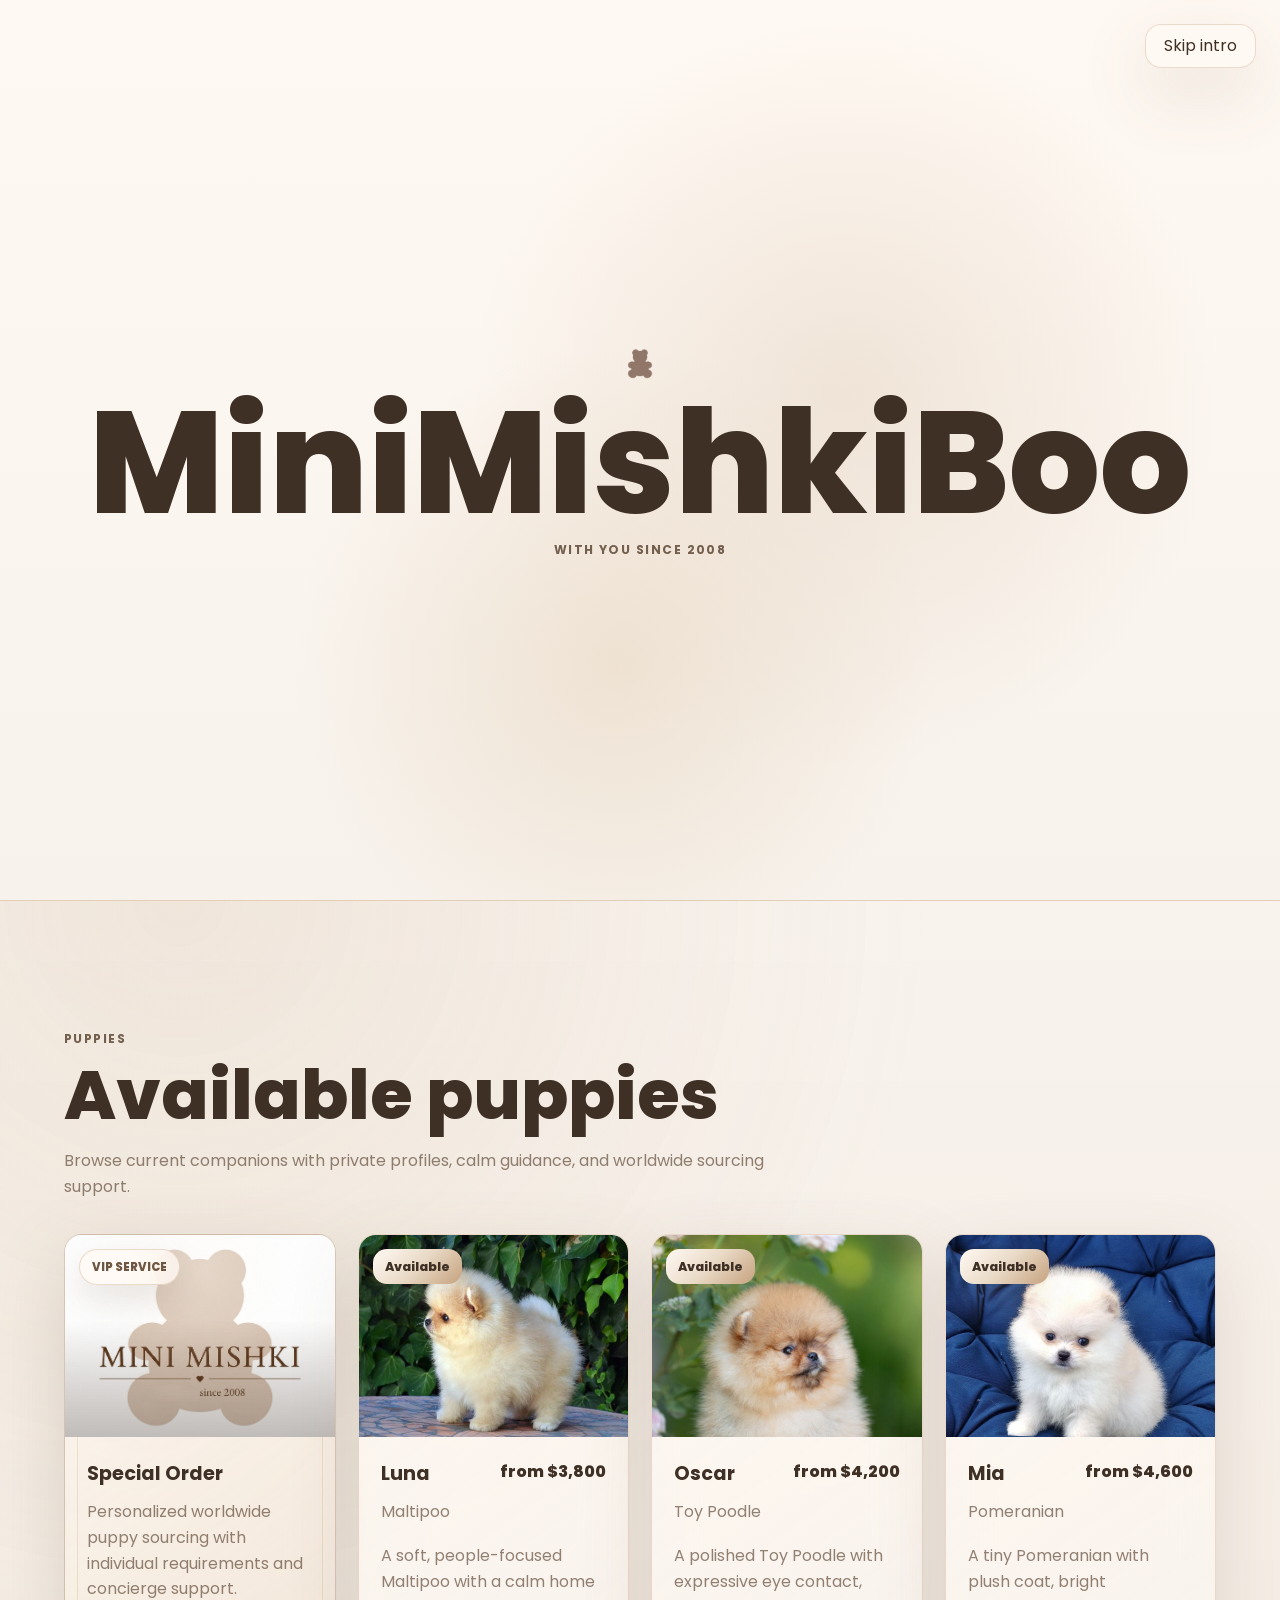
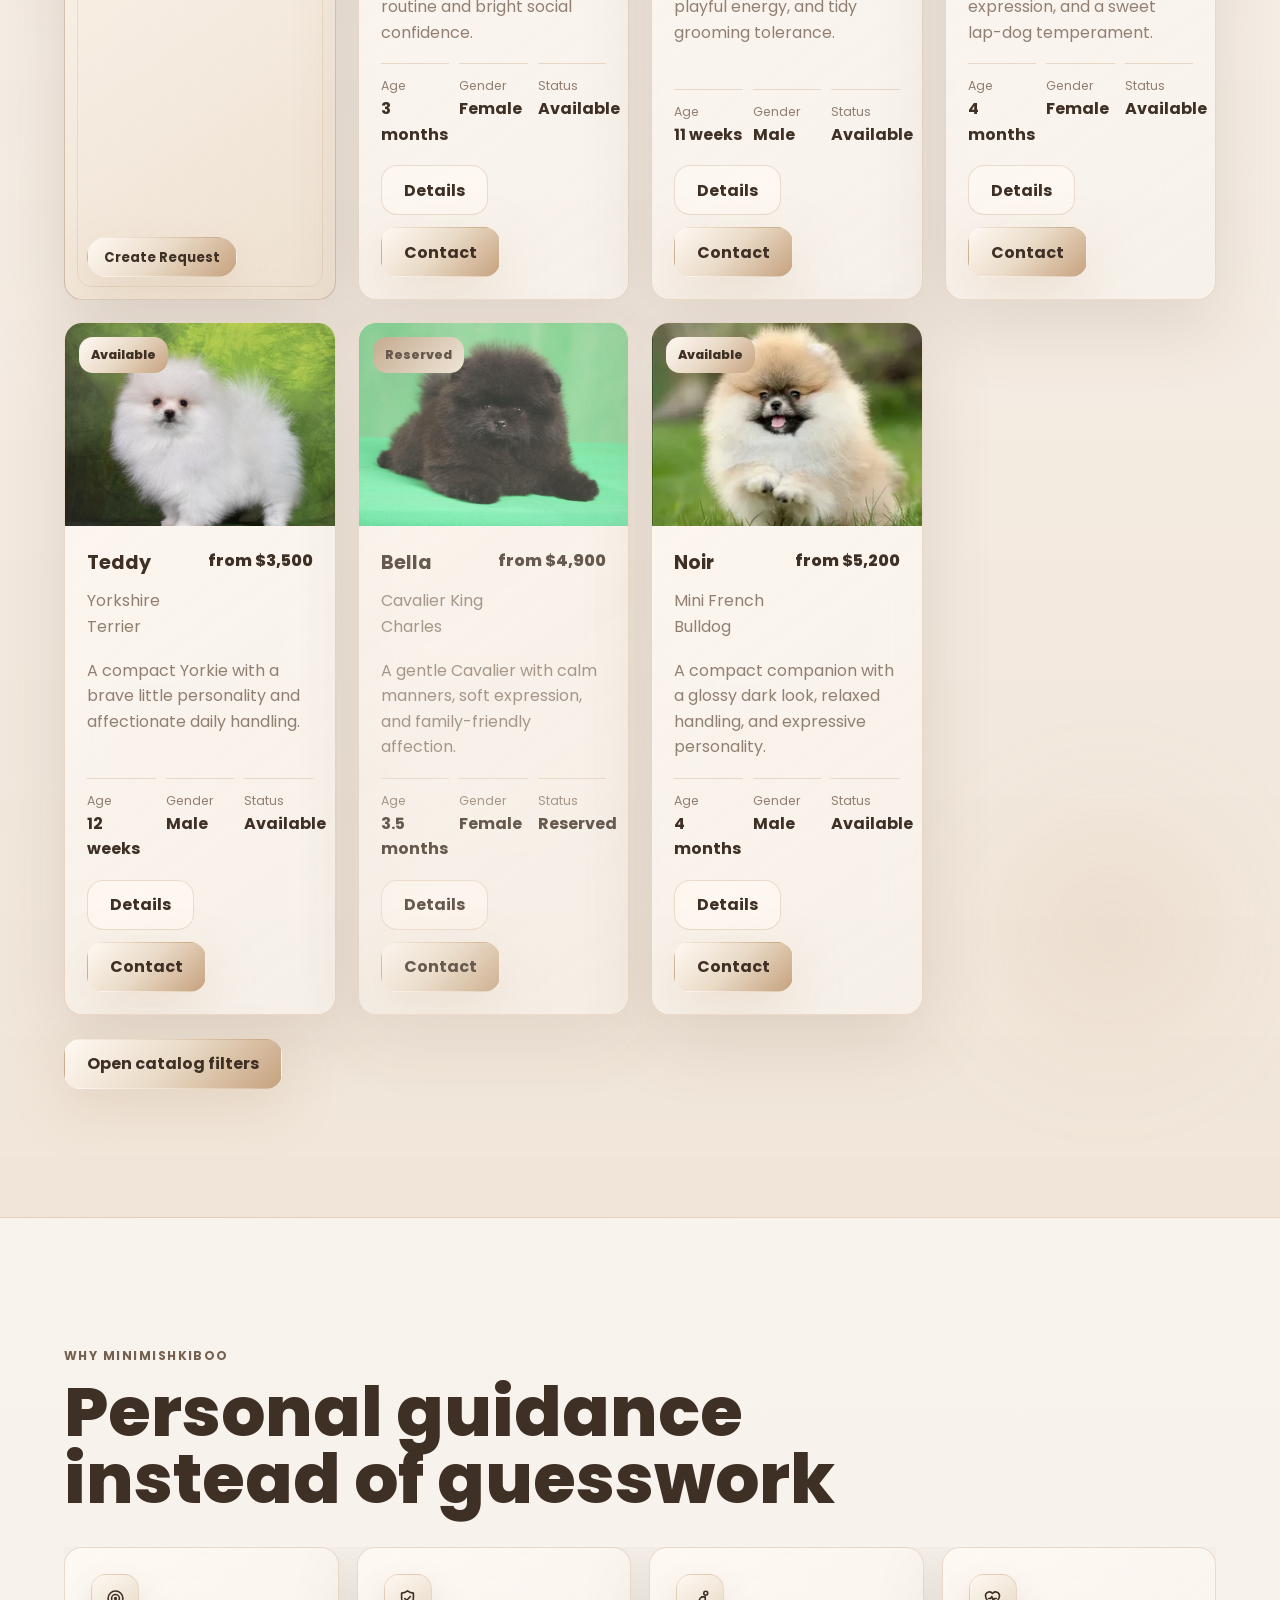
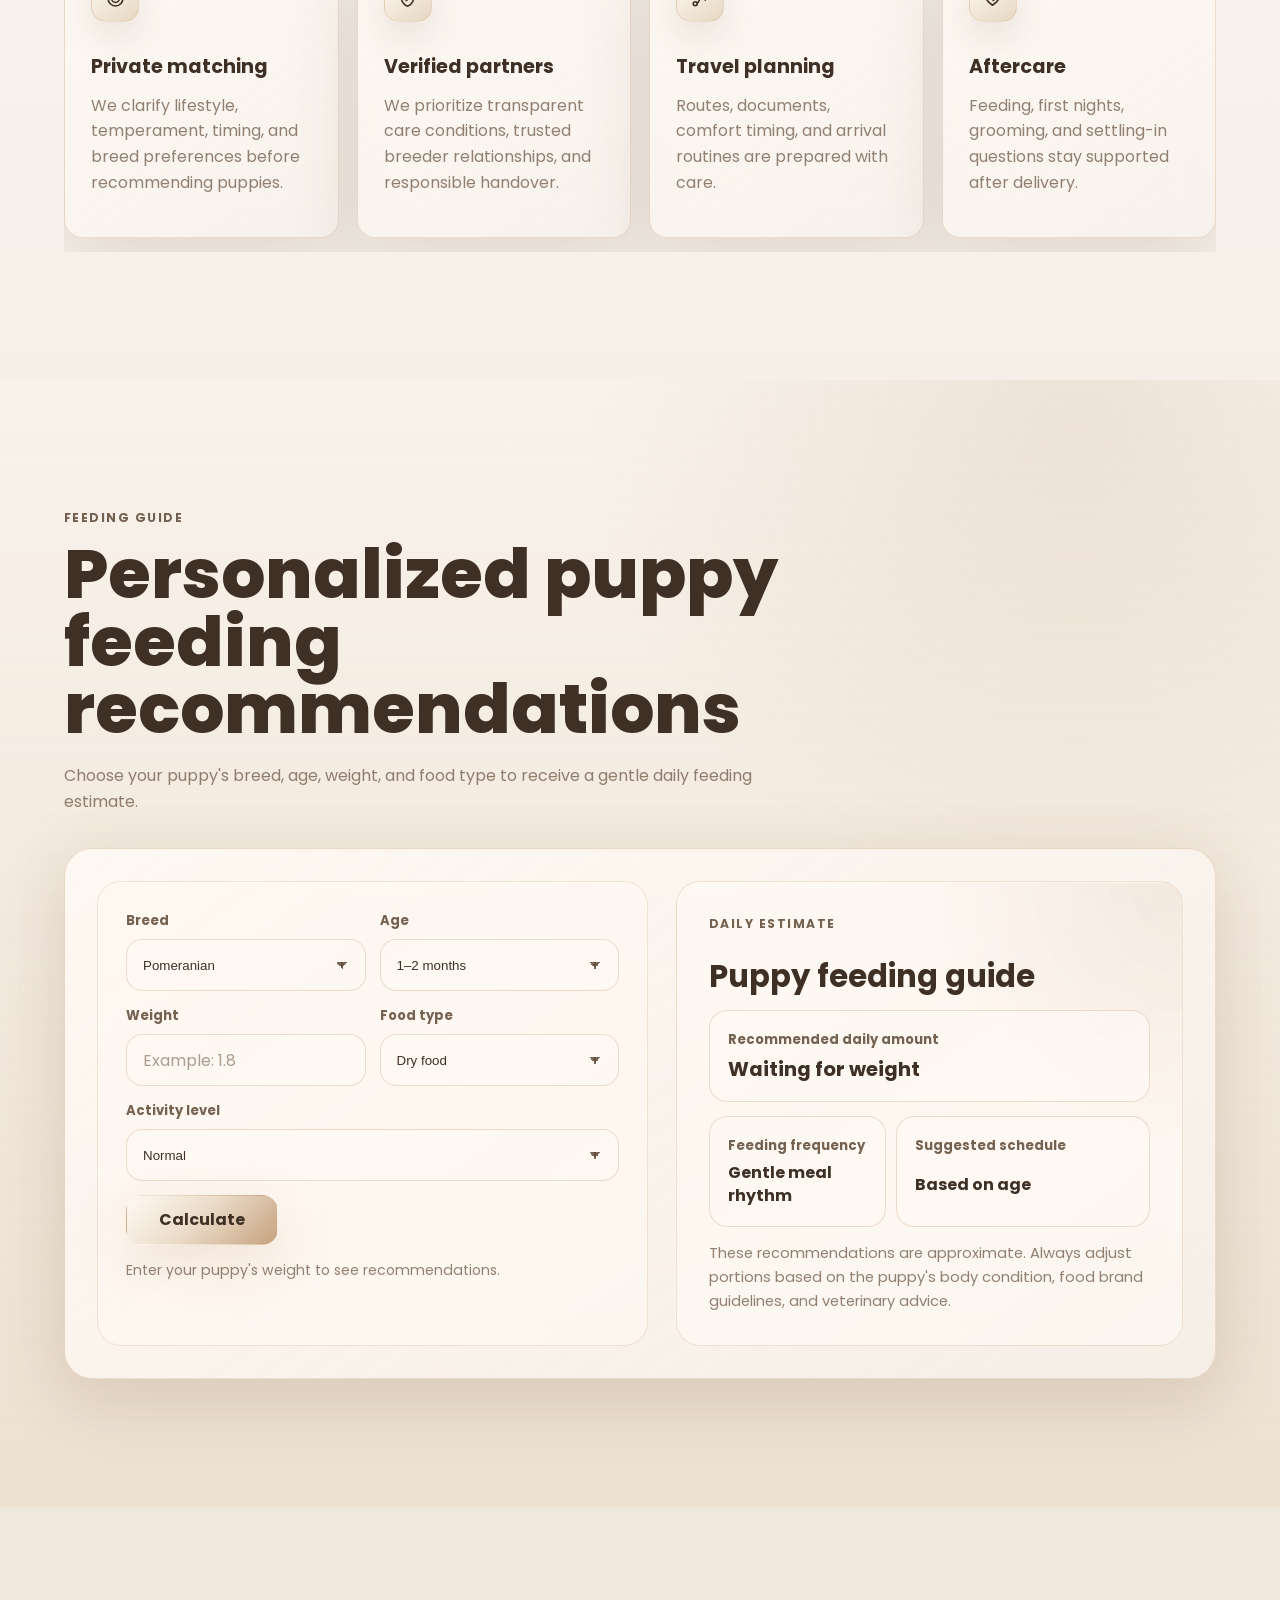
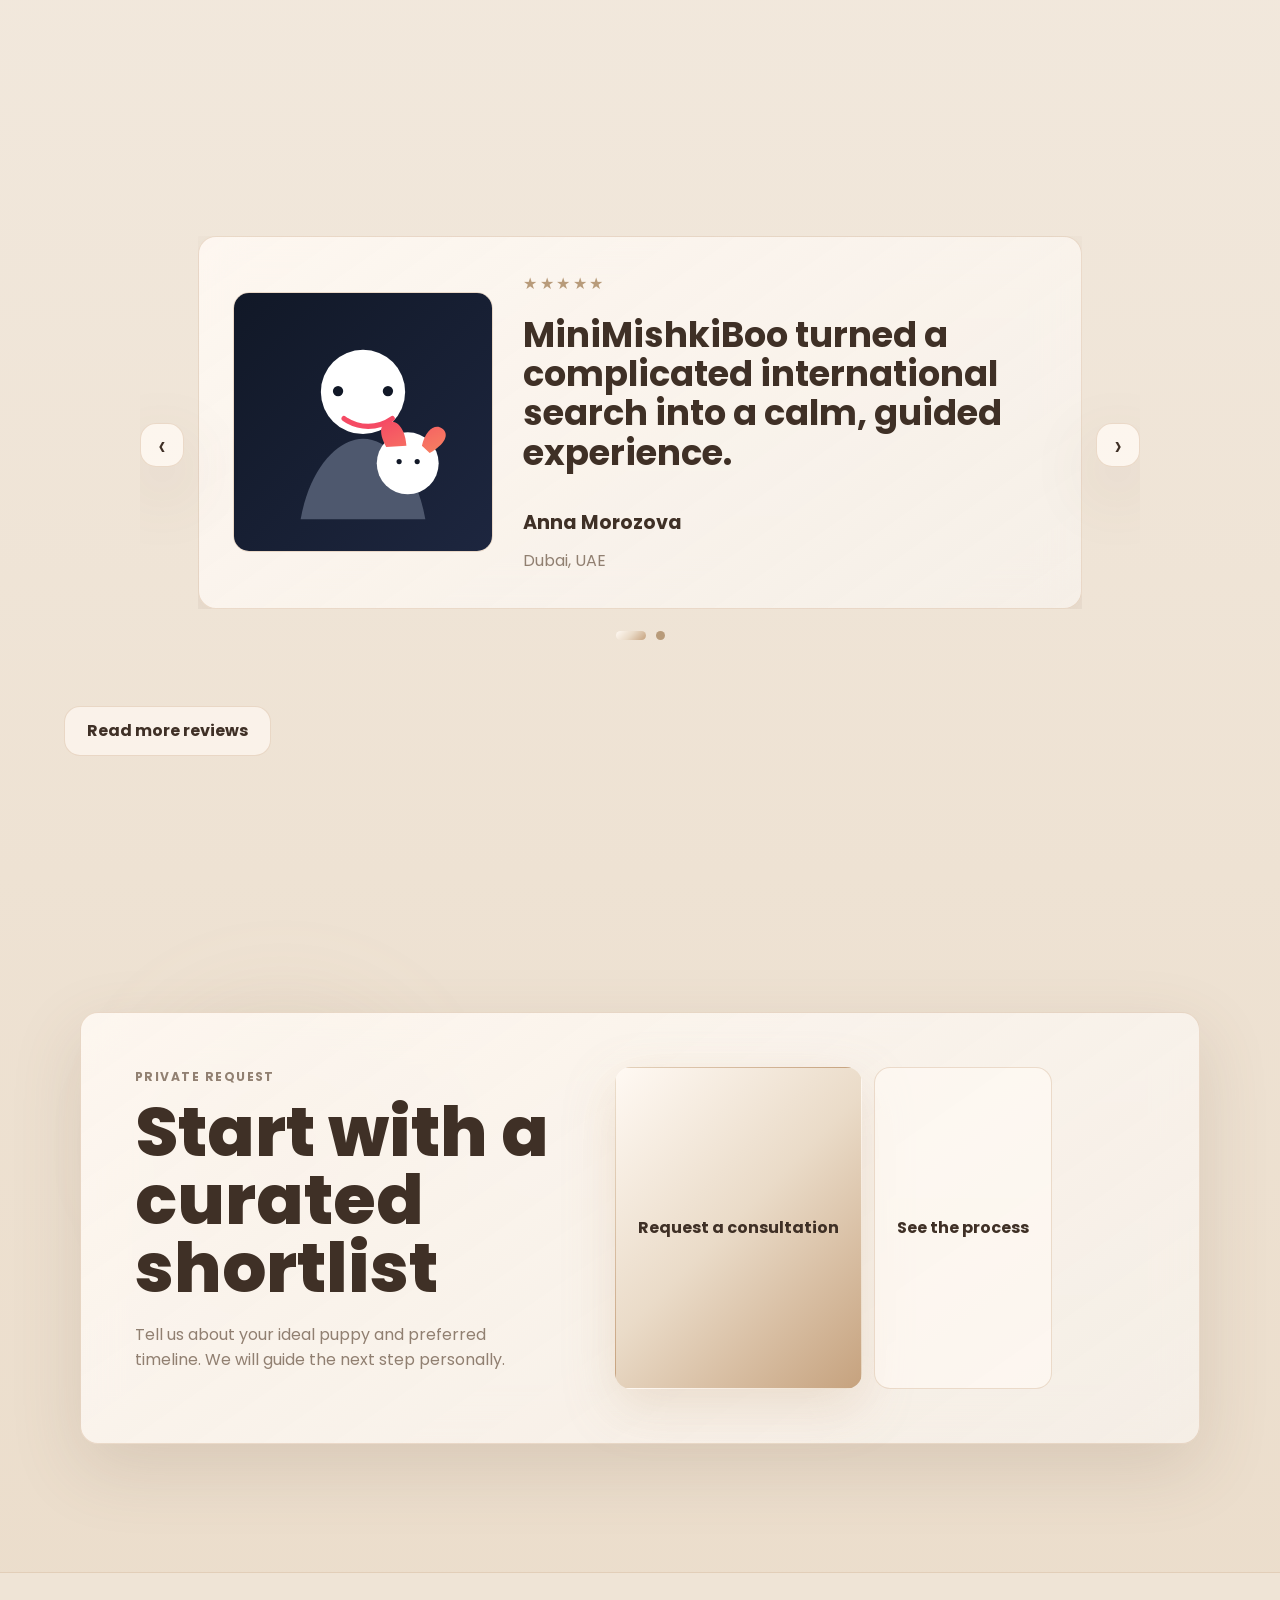
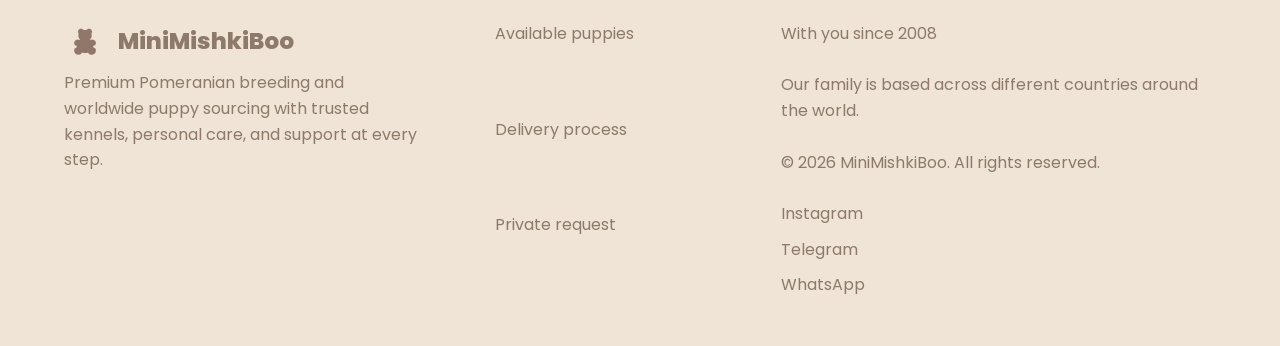
==== commit 8803b4ea: "update" ====
--- a/index.html
+++ b/index.html
@@ -12,6 +12,17 @@
   <link rel="preconnect" href="https://fonts.googleapis.com">
   <link rel="preconnect" href="https://fonts.gstatic.com" crossorigin>
   <link href="https://fonts.googleapis.com/css2?family=Poppins:wght@400;500;600;700;800&display=swap" rel="stylesheet">
+  <script>
+    (() => {
+      try {
+        if (localStorage.getItem("miniMishkiBooIntroSeen")) {
+          document.documentElement.classList.add("has-seen-intro");
+        }
+      } catch (error) {
+        // Keep the intro available when storage is blocked.
+      }
+    })();
+  </script>
   <link rel="stylesheet" href="styles.css">
 </head>
 <body data-page="home">
@@ -67,24 +78,82 @@
         <h2 id="why-title">Personal guidance instead of guesswork</h2>
       </div>
       <div class="facts-carousel reveal" aria-label="MiniMishkiBoo advantages">
-        <article class="fact-card"><span class="fact-card__icon"></span><h3>Private matching</h3><p>We clarify lifestyle, temperament, timing, and breed preferences before recommending puppies.</p></article>
-        <article class="fact-card"><span class="fact-card__icon"></span><h3>Verified partners</h3><p>We prioritize transparent care conditions, trusted breeder relationships, and responsible handover.</p></article>
-        <article class="fact-card"><span class="fact-card__icon"></span><h3>Travel planning</h3><p>Routes, documents, comfort timing, and arrival routines are prepared with care.</p></article>
-        <article class="fact-card"><span class="fact-card__icon"></span><h3>Aftercare</h3><p>Feeding, first nights, grooming, and settling-in questions stay supported after delivery.</p></article>
+        <article class="fact-card">
+          <span class="fact-card__icon" aria-hidden="true">
+            <svg viewBox="0 0 24 24" fill="none">
+              <circle cx="12" cy="12" r="8.5"></circle>
+              <circle cx="12" cy="12" r="4.5"></circle>
+              <circle cx="12" cy="12" r="1"></circle>
+            </svg>
+          </span>
+          <h3>Private matching</h3>
+          <p>We clarify lifestyle, temperament, timing, and breed preferences before recommending puppies.</p>
+        </article>
+        <article class="fact-card">
+          <span class="fact-card__icon" aria-hidden="true">
+            <svg viewBox="0 0 24 24" fill="none">
+              <path d="M12 3.25c2.05 1.55 4.24 2.4 6.75 2.62v5.82c0 4.45-2.62 7.38-6.75 9.06-4.13-1.68-6.75-4.61-6.75-9.06V5.87C7.76 5.65 9.95 4.8 12 3.25Z"></path>
+              <path d="m8.9 12.2 2 2 4.4-4.45"></path>
+            </svg>
+          </span>
+          <h3>Verified partners</h3>
+          <p>We prioritize transparent care conditions, trusted breeder relationships, and responsible handover.</p>
+        </article>
+        <article class="fact-card">
+          <span class="fact-card__icon" aria-hidden="true">
+            <svg viewBox="0 0 24 24" fill="none">
+              <circle cx="6" cy="18" r="2.25"></circle>
+              <circle cx="18" cy="6" r="2.25"></circle>
+              <path d="M8.1 17.2c3.45-1.12 1.7-5.88 5.4-7.02"></path>
+              <path d="M13.5 10.18h3.9V14"></path>
+            </svg>
+          </span>
+          <h3>Travel planning</h3>
+          <p>Routes, documents, comfort timing, and arrival routines are prepared with care.</p>
+        </article>
+        <article class="fact-card">
+          <span class="fact-card__icon" aria-hidden="true">
+            <svg viewBox="0 0 24 24" fill="none">
+              <path d="M20 8.8c0 5.18-8 10.95-8 10.95S4 13.98 4 8.8a4.35 4.35 0 0 1 7.45-3.08L12 6.3l.55-.58A4.35 4.35 0 0 1 20 8.8Z"></path>
+              <path d="M7.5 12h2.35l1.35-2.3 1.7 4.6 1.28-2.3h2.32"></path>
+            </svg>
+          </span>
+          <h3>Aftercare</h3>
+          <p>Feeding, first nights, grooming, and settling-in questions stay supported after delivery.</p>
+        </article>
       </div>
     </section>
 
-    <section class="section trust-section" aria-labelledby="delivery-preview-title">
+    <section class="section feeding-guide-section" aria-labelledby="feeding-guide-title">
       <div class="section__head reveal">
-        <p class="eyebrow">Delivery preview</p>
-        <h2 id="delivery-preview-title">A calm international handover</h2>
-        <p>From documents to first-night guidance, the process is designed to feel protected and personal.</p>
+        <p class="eyebrow">Feeding Guide</p>
+        <h2 id="feeding-guide-title">Personalized puppy feeding recommendations</h2>
+        <p>Choose your puppy's breed, age, weight, and food type to receive a gentle daily feeding estimate.</p>
       </div>
-      <div class="trust-grid reveal">
-        <article class="trust-card"><span>01</span><h3>Health review</h3><p>Records and readiness notes are checked before reservation.</p></article>
-        <article class="trust-card"><span>02</span><h3>Flight nanny</h3><p>Where possible, hand-carry options keep the trip gentle and supervised.</p></article>
-        <article class="trust-card"><span>03</span><h3>Arrival routine</h3><p>We prepare feeding, sleep, and first-evening guidance for the family.</p></article>
-        <article class="trust-card"><span>04</span><h3>Follow-up</h3><p>Aftercare support helps the puppy settle into a stable rhythm.</p></article>
+      <div class="feeding-guide reveal">
+        <form class="feeding-guide__form" id="feedingGuideForm" novalidate>
+          <label><span>Breed</span><select name="breed"><option>Pomeranian</option><option>Maltipoo</option><option>Yorkshire Terrier</option><option>Chihuahua</option><option>Toy Poodle</option><option>French Bulldog</option><option>Other small breed</option></select></label>
+          <label><span>Age</span><select name="age"><option value="1-2 months">1&ndash;2 months</option><option value="2-3 months">2&ndash;3 months</option><option value="3-6 months">3&ndash;6 months</option><option value="6-12 months">6&ndash;12 months</option><option value="12+ months">12+ months</option></select></label>
+          <label><span>Weight</span><input name="weight" type="number" inputmode="decimal" min="0.3" max="20" step="0.1" placeholder="Example: 1.8" aria-describedby="feedingGuideMessage"></label>
+          <label><span>Food type</span><select name="foodType"><option>Dry food</option><option>Wet food</option><option>Mixed feeding</option></select></label>
+          <label><span>Activity level</span><select name="activity"><option>Low</option><option selected>Normal</option><option>Active</option></select></label>
+          <button class="button button--primary" type="submit">Calculate</button>
+          <p class="feeding-guide__message" id="feedingGuideMessage" role="status">Enter your puppy's weight to see recommendations.</p>
+        </form>
+        <article class="feeding-guide__result" id="feedingGuideResult" aria-live="polite">
+          <p class="eyebrow">Daily estimate</p>
+          <h3 id="feedingGuideResultTitle">Puppy feeding guide</h3>
+          <div class="feeding-guide__amount" id="feedingGuideAmount">
+            <span>Recommended daily amount</span>
+            <strong>Waiting for weight</strong>
+          </div>
+          <div class="feeding-guide__facts">
+            <div><span>Feeding frequency</span><strong id="feedingGuideFrequency">Gentle meal rhythm</strong></div>
+            <div><span>Suggested schedule</span><strong id="feedingGuideSchedule">Based on age</strong></div>
+          </div>
+          <p class="feeding-guide__care-note" id="feedingGuideCareNote">These recommendations are approximate. Always adjust portions based on the puppy's body condition, food brand guidelines, and veterinary advice.</p>
+          <p class="feeding-guide__breed-note" id="feedingGuideBreedNote" hidden></p>
+        </article>
       </div>
     </section>
 
--- a/styles.css
+++ b/styles.css
@@ -131,6 +131,10 @@
   transition: opacity 0.8s ease, visibility 0.8s ease;
 }
 
+html.has-seen-intro .intro {
+  display: none;
+}
+
 .intro--hidden {
   opacity: 0;
   visibility: hidden;
@@ -781,32 +785,27 @@
   place-items: center;
   margin-bottom: 30px;
   color: var(--white);
-  font-size: 0;
-  background: var(--primary-gradient);
-  border: 1px solid rgba(198, 162, 126, 0.24);
-  border-radius: 16px;
-  box-shadow: 0 16px 42px rgba(198, 162, 126, 0.22);
-}
-
-.fact-card__icon::before {
-  font-size: 1.05rem;
-  line-height: 1;
-}
-
-.fact-card:nth-child(1) .fact-card__icon::before {
-  content: "\2197";
-}
-
-.fact-card:nth-child(2) .fact-card__icon::before {
-  content: "\25C6";
-}
-
-.fact-card:nth-child(3) .fact-card__icon::before {
-  content: "\2726";
-}
-
-.fact-card:nth-child(4) .fact-card__icon::before {
-  content: "\2665";
+  background: linear-gradient(145deg, rgba(255, 249, 243, 0.98), rgba(216, 195, 165, 0.62));
+  border: 1px solid rgba(198, 162, 126, 0.32);
+  border-radius: 15px;
+  box-shadow: 0 14px 34px rgba(110, 86, 66, 0.14);
+  transition: transform 0.35s ease, border-color 0.35s ease, box-shadow 0.35s ease;
+}
+
+.fact-card__icon svg {
+  display: block;
+  width: 21px;
+  height: 21px;
+  stroke: currentColor;
+  stroke-width: 1.85;
+  stroke-linecap: round;
+  stroke-linejoin: round;
+}
+
+.fact-card:hover .fact-card__icon {
+  transform: translateY(-2px);
+  border-color: rgba(139, 107, 78, 0.38);
+  box-shadow: 0 18px 40px rgba(110, 86, 66, 0.18);
 }
 
 .fact-card p,
@@ -860,6 +859,417 @@
 
 .trust-card p {
   color: var(--text-muted);
+}
+
+.feeding-guide-section {
+  overflow: hidden;
+  background:
+    radial-gradient(circle at 84% 4%, rgba(184, 155, 122, 0.18), transparent 32%),
+    linear-gradient(180deg, rgba(255, 249, 243, 0.34), rgba(234, 219, 200, 0.56));
+}
+
+.feeding-guide {
+  position: relative;
+  z-index: 1;
+  display: grid;
+  grid-template-columns: minmax(0, 1fr) minmax(350px, 0.92fr);
+  gap: clamp(16px, 2.4vw, 28px);
+  width: min(1220px, 100%);
+  margin: 0 auto;
+  padding: clamp(18px, 2.8vw, 32px);
+  background: linear-gradient(145deg, rgba(255, 249, 243, 0.92), rgba(247, 242, 236, 0.76));
+  border: 1px solid var(--line);
+  border-radius: 28px;
+  box-shadow: var(--shadow), 0 0 64px rgba(198, 162, 126, 0.10);
+  backdrop-filter: blur(22px);
+}
+
+.feeding-guide__form,
+.feeding-guide__result {
+  min-width: 0;
+  border: 1px solid rgba(198, 162, 126, 0.26);
+  border-radius: 24px;
+  box-shadow: inset 0 1px 0 rgba(255, 249, 243, 0.56);
+}
+
+.feeding-guide__form {
+  display: grid;
+  grid-template-columns: repeat(2, minmax(0, 1fr));
+  gap: 14px;
+  align-content: start;
+  padding: clamp(18px, 2.6vw, 28px);
+  background: rgba(255, 249, 243, 0.62);
+}
+
+.feeding-guide__form label {
+  display: grid;
+  min-width: 0;
+  gap: 8px;
+}
+
+.feeding-guide__form label:last-of-type {
+  grid-column: 1 / -1;
+}
+
+.feeding-guide__form span,
+.feeding-guide__amount span,
+.feeding-guide__facts span {
+  color: var(--text-soft);
+  font-size: 0.82rem;
+  font-weight: 700;
+}
+
+.feeding-guide__form select,
+.feeding-guide__form input {
+  width: 100%;
+  height: 52px;
+  min-width: 0;
+  padding: 0 16px;
+  color: var(--white);
+  background-color: rgba(255, 249, 243, 0.76);
+  border: 1px solid var(--line);
+  border-radius: 16px;
+  outline: 0;
+  transition: background-color 0.3s ease, border-color 0.3s ease, box-shadow 0.3s ease;
+}
+
+.feeding-guide__form select {
+  padding-right: 42px;
+  cursor: pointer;
+  appearance: none;
+  background:
+    linear-gradient(45deg, transparent 50%, rgba(94, 72, 54, 0.82) 50%) calc(100% - 22px) 50% / 7px 7px no-repeat,
+    linear-gradient(135deg, rgba(94, 72, 54, 0.82) 50%, transparent 50%) calc(100% - 17px) 50% / 7px 7px no-repeat,
+    rgba(255, 249, 243, 0.76);
+}
+
+.feeding-guide__form input::placeholder {
+  color: rgba(94, 72, 54, 0.52);
+}
+
+.feeding-guide__form select:focus,
+.feeding-guide__form input:focus {
+  border-color: var(--line-hot);
+  background-color: rgba(255, 249, 243, 0.92);
+  box-shadow: 0 0 0 4px rgba(198, 162, 126, 0.22);
+}
+
+.feeding-guide__form .button {
+  align-self: end;
+  justify-self: start;
+  min-width: 152px;
+}
+
+.feeding-guide__message {
+  grid-column: 1 / -1;
+  min-height: 1.5em;
+  margin: 0;
+  color: var(--text-muted);
+  font-size: 0.88rem;
+}
+
+.feeding-guide__message.is-error {
+  color: var(--espresso);
+}
+
+.feeding-guide__result {
+  display: grid;
+  gap: 14px;
+  align-content: center;
+  padding: clamp(20px, 3vw, 32px);
+  background:
+    radial-gradient(circle at 100% 0%, rgba(184, 155, 122, 0.16), transparent 38%),
+    rgba(255, 249, 243, 0.68);
+  transition: transform 0.38s ease, box-shadow 0.38s ease, border-color 0.38s ease;
+}
+
+.feeding-guide__result.is-updated {
+  animation: fadeLift 0.45s ease;
+}
+
+.feeding-guide__result h3 {
+  margin-bottom: 2px;
+  font-size: clamp(1.48rem, 2.4vw, 2.35rem);
+  line-height: 1.12;
+}
+
+.feeding-guide__amount,
+.feeding-guide__facts div {
+  display: grid;
+  gap: 6px;
+  min-width: 0;
+  padding: clamp(14px, 1.8vw, 18px);
+  background: rgba(255, 249, 243, 0.74);
+  border: 1px solid var(--line);
+  border-radius: 18px;
+}
+
+.feeding-guide__amount strong {
+  color: var(--white);
+  font-size: clamp(1.08rem, 1.55vw, 1.34rem);
+  line-height: 1.36;
+  overflow-wrap: anywhere;
+}
+
+.feeding-guide__amount strong + strong {
+  margin-top: -1px;
+}
+
+.feeding-guide__facts {
+  display: grid;
+  grid-template-columns: minmax(0, 0.82fr) minmax(0, 1.18fr);
+  gap: 10px;
+}
+
+.feeding-guide__facts strong {
+  color: var(--white);
+  line-height: 1.42;
+  overflow-wrap: anywhere;
+}
+
+.feeding-guide__care-note,
+.feeding-guide__breed-note {
+  margin: 0;
+  color: var(--text-muted);
+  font-size: 0.92rem;
+  line-height: 1.64;
+}
+
+.feeding-guide__breed-note {
+  padding: 13px 15px;
+  background: rgba(255, 249, 243, 0.56);
+  border: 1px solid rgba(139, 107, 78, 0.20);
+  border-radius: 16px;
+}
+
+.delivery-guarantees {
+  display: grid;
+  gap: clamp(18px, 2.4vw, 28px);
+  padding-top: clamp(58px, 7vw, 92px);
+  padding-bottom: clamp(58px, 7vw, 92px);
+}
+
+.delivery-guarantees__panel,
+.delivery-video-card {
+  position: relative;
+  z-index: 1;
+  width: min(1220px, 100%);
+  margin: 0 auto;
+  background: linear-gradient(145deg, rgba(255, 249, 243, 0.92), rgba(239, 228, 214, 0.78));
+  border: 1px solid var(--line);
+  box-shadow: var(--shadow);
+  backdrop-filter: blur(22px);
+}
+
+.delivery-guarantees__panel {
+  display: grid;
+  gap: clamp(18px, 2.3vw, 28px);
+  padding: clamp(20px, 3vw, 36px);
+  border-radius: 24px;
+}
+
+.delivery-guarantees__intro {
+  max-width: 940px;
+  padding-bottom: clamp(16px, 2vw, 24px);
+  border-bottom: 1px solid rgba(198, 162, 126, 0.24);
+}
+
+.delivery-guarantees__intro h2 {
+  margin-bottom: 16px;
+  font-size: clamp(2.15rem, 4.6vw, 4.5rem);
+}
+
+.delivery-guarantees__intro p:not(.eyebrow),
+.delivery-guarantee-card p,
+.delivery-additional-care p:not(.eyebrow),
+.delivery-video-card p {
+  color: var(--text-muted);
+}
+
+.delivery-guarantees__intro p:not(.eyebrow) {
+  max-width: 850px;
+  margin-bottom: 10px;
+  line-height: 1.68;
+}
+
+.delivery-guarantees__intro p:last-child,
+.delivery-guarantee-card p:last-child,
+.delivery-additional-care p:last-child,
+.delivery-video-card p:last-child {
+  margin-bottom: 0;
+}
+
+.delivery-guarantees__grid {
+  display: grid;
+  grid-template-columns: repeat(2, minmax(0, 1fr));
+  grid-template-areas:
+    "planning transport"
+    "preparation documents";
+  gap: clamp(12px, 1.4vw, 16px);
+  align-items: stretch;
+}
+
+.delivery-guarantee-card {
+  position: relative;
+  display: grid;
+  align-content: start;
+  gap: 0;
+  min-width: 0;
+  height: 100%;
+  padding: clamp(20px, 2vw, 26px);
+  overflow: hidden;
+  background: linear-gradient(145deg, rgba(255, 249, 243, 0.84), rgba(247, 242, 236, 0.68));
+  border: 1px solid rgba(198, 162, 126, 0.30);
+  border-radius: 20px;
+  box-shadow: 0 16px 44px rgba(110, 86, 66, 0.10);
+  transition: transform 0.38s ease, border-color 0.38s ease, background 0.38s ease, box-shadow 0.38s ease;
+}
+
+.delivery-guarantee-card:nth-child(1) {
+  grid-area: planning;
+}
+
+.delivery-guarantee-card:nth-child(2) {
+  grid-area: preparation;
+}
+
+.delivery-guarantee-card:nth-child(3) {
+  grid-area: documents;
+}
+
+.delivery-guarantee-card:nth-child(4) {
+  grid-area: transport;
+}
+
+.delivery-guarantee-card:hover {
+  transform: translateY(-3px);
+  background: linear-gradient(145deg, rgba(255, 249, 243, 0.94), rgba(247, 242, 236, 0.76));
+  border-color: rgba(139, 107, 78, 0.38);
+  box-shadow: 0 22px 56px rgba(110, 86, 66, 0.16);
+}
+
+.delivery-guarantee-card::before {
+  display: block;
+  width: min(132px, 36%);
+  height: 1px;
+  margin-bottom: 18px;
+  content: "";
+  background: linear-gradient(90deg, rgba(139, 107, 78, 0.58), rgba(198, 162, 126, 0));
+}
+
+.delivery-guarantee-card__number {
+  display: inline-grid;
+  width: 44px;
+  height: 44px;
+  place-items: center;
+  margin-bottom: 14px;
+  color: var(--white);
+  font-size: 0.82rem;
+  font-weight: 800;
+  background: rgba(198, 162, 126, 0.24);
+  border: 1px solid var(--line-hot);
+  border-radius: 14px;
+}
+
+.delivery-guarantee-card h3,
+.delivery-video-card h3 {
+  overflow-wrap: anywhere;
+}
+
+.delivery-guarantee-card h3 {
+  margin-bottom: 12px;
+  font-size: clamp(1.12rem, 1.35vw, 1.34rem);
+  line-height: 1.24;
+}
+
+.delivery-guarantee-card p {
+  margin-bottom: 0;
+  font-size: 0.95rem;
+  line-height: 1.64;
+}
+
+.delivery-list {
+  display: grid;
+  gap: 8px;
+  margin: 0;
+  padding: 0;
+  list-style: none;
+}
+
+.delivery-list + p,
+.delivery-guarantee-card p + .delivery-list,
+.delivery-guarantee-card p + p {
+  margin-top: 10px;
+}
+
+.delivery-list li {
+  position: relative;
+  min-width: 0;
+  padding-left: 18px;
+  color: var(--text-muted);
+  font-size: 0.94rem;
+  line-height: 1.58;
+  overflow-wrap: anywhere;
+}
+
+.delivery-list li::before {
+  position: absolute;
+  top: 0.78em;
+  left: 2px;
+  width: 7px;
+  height: 7px;
+  content: "";
+  background: var(--primary-gradient);
+  border: 1px solid rgba(139, 107, 78, 0.24);
+  border-radius: 3px;
+  box-shadow: 0 6px 18px rgba(198, 162, 126, 0.24);
+  transform: translateY(-50%) rotate(45deg);
+}
+
+.delivery-list strong {
+  color: var(--white);
+}
+
+.delivery-additional-care {
+  display: grid;
+  gap: 6px;
+  padding: clamp(17px, 2vw, 24px);
+  background: rgba(255, 249, 243, 0.64);
+  border: 1px solid rgba(139, 107, 78, 0.22);
+  border-radius: 20px;
+}
+
+.delivery-additional-care .eyebrow {
+  margin-bottom: 0;
+}
+
+.delivery-video-card {
+  display: grid;
+  gap: clamp(14px, 2vw, 22px);
+  padding: clamp(16px, 2.2vw, 26px);
+  overflow: hidden;
+  border-radius: 24px;
+}
+
+.delivery-video-card figcaption {
+  max-width: 760px;
+}
+
+.delivery-video-card h3 {
+  margin-bottom: 8px;
+  font-size: clamp(1.28rem, 2.5vw, 2rem);
+}
+
+.delivery-video {
+  display: block;
+  width: 100%;
+  max-width: 100%;
+  aspect-ratio: 16 / 9;
+  object-fit: contain;
+  background: rgba(63, 48, 38, 0.94);
+  border: 1px solid rgba(198, 162, 126, 0.34);
+  border-radius: 22px;
+  box-shadow: 0 24px 70px rgba(110, 86, 66, 0.22);
 }
 
 .review-shell {
@@ -1170,6 +1580,263 @@
 .puppy-card__summary {
   min-height: 54px;
   margin-bottom: 0;
+}
+
+.special-order-card {
+  position: relative;
+  isolation: isolate;
+  background:
+    linear-gradient(145deg, rgba(255, 249, 243, 0.96), rgba(234, 219, 200, 0.72)),
+    radial-gradient(circle at 18% 8%, rgba(198, 162, 126, 0.30), transparent 42%);
+  border-color: rgba(139, 107, 78, 0.32);
+  box-shadow: 0 26px 76px rgba(110, 86, 66, 0.20);
+}
+
+.special-order-card::after {
+  position: absolute;
+  inset: 12px;
+  z-index: -1;
+  content: "";
+  pointer-events: none;
+  border: 1px solid rgba(198, 162, 126, 0.26);
+  border-radius: 14px;
+}
+
+.special-order-card__image {
+  position: relative;
+  display: block;
+  aspect-ratio: 4 / 3;
+  overflow: hidden;
+  background: var(--cream-muted);
+}
+
+.special-order-card__image img {
+  width: 100%;
+  height: 100%;
+  display: block;
+  object-fit: cover;
+  object-position: center;
+  transform: scale(1.01);
+}
+
+.special-order-card__image::after {
+  position: absolute;
+  inset: 0;
+  content: "";
+  pointer-events: none;
+  background:
+    linear-gradient(180deg, transparent 42%, rgba(62, 48, 38, 0.32)),
+    radial-gradient(circle at 50% 18%, rgba(255, 249, 243, 0.34), transparent 48%);
+}
+
+.special-order-card__image span {
+  position: absolute;
+  top: 14px;
+  left: 14px;
+  z-index: 1;
+  padding: 8px 12px;
+  color: var(--espresso);
+  font-size: 0.72rem;
+  font-weight: 800;
+  text-transform: uppercase;
+  background: rgba(255, 249, 243, 0.78);
+  border: 1px solid rgba(198, 162, 126, 0.36);
+  border-radius: 999px;
+  box-shadow: 0 14px 34px rgba(110, 86, 66, 0.16);
+  backdrop-filter: blur(14px);
+}
+
+.special-order-card__body {
+  grid-template-rows: 1fr auto;
+  align-content: stretch;
+}
+
+.special-order-card__heading p {
+  max-width: 34ch;
+}
+
+.special-order-card__button {
+  width: fit-content;
+  min-height: 40px;
+  align-self: end;
+  justify-self: start;
+  padding: 0 16px;
+  font-size: 0.82rem;
+  border-radius: 999px;
+  box-shadow: 0 14px 34px rgba(198, 162, 126, 0.22);
+}
+
+.special-order-card__button:hover {
+  box-shadow: 0 18px 44px rgba(198, 162, 126, 0.30);
+}
+
+.special-order-hero {
+  display: grid;
+  grid-template-columns: minmax(0, 0.98fr) minmax(320px, 0.72fr);
+  align-items: center;
+  gap: clamp(26px, 6vw, 72px);
+  min-height: 74svh;
+  padding-top: 138px;
+  background:
+    radial-gradient(circle at 76% 20%, rgba(198, 162, 126, 0.22), transparent 32%),
+    linear-gradient(180deg, rgba(255, 249, 243, 0.46), rgba(234, 219, 200, 0.58));
+}
+
+.special-order-hero__copy {
+  position: relative;
+  z-index: 1;
+  max-width: 760px;
+}
+
+.special-order-hero__copy h1 {
+  margin-bottom: 18px;
+  font-size: clamp(3.1rem, 7vw, 7.4rem);
+  line-height: 0.94;
+}
+
+.special-order-hero__copy p:not(.eyebrow) {
+  max-width: 620px;
+  color: var(--text-soft);
+  font-size: clamp(1.05rem, 2vw, 1.28rem);
+}
+
+.special-order-hero__media {
+  position: relative;
+  overflow: hidden;
+  aspect-ratio: 4 / 5;
+  border: 1px solid rgba(198, 162, 126, 0.26);
+  border-radius: 30px;
+  background: var(--cream-muted);
+  box-shadow: 0 34px 90px rgba(110, 86, 66, 0.22);
+}
+
+.special-order-hero__media img {
+  width: 100%;
+  height: 100%;
+  display: block;
+  object-fit: cover;
+}
+
+.special-order-hero__media::after {
+  position: absolute;
+  inset: 0;
+  content: "";
+  pointer-events: none;
+  background: linear-gradient(180deg, rgba(255, 249, 243, 0.06), rgba(62, 48, 38, 0.16));
+}
+
+.special-policy-section {
+  padding-top: clamp(46px, 7vw, 84px);
+  padding-bottom: clamp(34px, 6vw, 72px);
+}
+
+.special-policy-section--after {
+  padding-top: clamp(18px, 4vw, 44px);
+}
+
+.special-policy {
+  position: relative;
+  z-index: 1;
+  max-width: 980px;
+  margin: 0 auto;
+  padding: clamp(24px, 5vw, 54px);
+  overflow: hidden;
+  color: var(--text-soft);
+  background:
+    linear-gradient(145deg, rgba(255, 249, 243, 0.92), rgba(247, 242, 236, 0.80)),
+    radial-gradient(circle at 14% 0%, rgba(198, 162, 126, 0.16), transparent 34%);
+  border: 1px solid rgba(198, 162, 126, 0.30);
+  border-radius: 28px;
+  box-shadow: 0 28px 82px rgba(110, 86, 66, 0.15);
+  backdrop-filter: blur(22px);
+}
+
+.special-policy::before {
+  position: absolute;
+  inset: 14px;
+  content: "";
+  pointer-events: none;
+  border: 1px solid rgba(198, 162, 126, 0.18);
+  border-radius: 20px;
+}
+
+.special-policy > * {
+  position: relative;
+  z-index: 1;
+}
+
+.special-policy h2 {
+  max-width: 760px;
+  margin-bottom: clamp(20px, 3vw, 30px);
+  color: var(--ink);
+  font-size: clamp(2rem, 4.4vw, 3.7rem);
+  line-height: 1.02;
+}
+
+.special-policy h3 {
+  margin: 0 0 14px;
+  color: var(--espresso);
+  font-size: clamp(1.2rem, 2.4vw, 1.7rem);
+  line-height: 1.14;
+}
+
+.special-policy__content {
+  display: grid;
+  gap: 16px;
+  max-width: 790px;
+}
+
+.special-policy__content p {
+  margin: 0;
+  color: var(--text-muted);
+  font-size: clamp(0.98rem, 1.45vw, 1.08rem);
+  line-height: 1.78;
+}
+
+.special-policy__separator {
+  width: min(260px, 62%);
+  height: 1px;
+  margin: clamp(6px, 1.4vw, 14px) 0;
+  background: linear-gradient(90deg, rgba(139, 107, 78, 0.42), rgba(198, 162, 126, 0.10));
+}
+
+.special-order-panel {
+  display: grid;
+  grid-template-columns: minmax(280px, 0.62fr) minmax(0, 1fr);
+  gap: clamp(24px, 5vw, 58px);
+  padding: clamp(22px, 4vw, 44px);
+  background:
+    linear-gradient(145deg, rgba(255, 249, 243, 0.92), rgba(247, 242, 236, 0.78)),
+    radial-gradient(circle at 12% 0%, rgba(198, 162, 126, 0.18), transparent 36%);
+  border: 1px solid var(--line);
+  border-radius: 28px;
+  box-shadow: var(--shadow);
+  backdrop-filter: blur(22px);
+}
+
+.special-order-form {
+  grid-template-columns: repeat(2, minmax(0, 1fr));
+  gap: 16px;
+}
+
+.special-order-form__wide,
+.special-order-form__submit,
+.special-order-form__message {
+  grid-column: 1 / -1;
+}
+
+.special-order-form__submit {
+  width: 100%;
+  min-height: 56px;
+}
+
+.special-order-contact-field {
+  transition: opacity 0.22s ease, transform 0.22s ease;
+}
+
+.special-order-contact-field.is-changing {
+  opacity: 0.62;
+  transform: translateY(3px);
 }
 
 .nutrition-section {
@@ -2513,6 +3180,28 @@
     padding-top: clamp(52px, 9vw, 88px);
   }
 
+  .special-order-hero {
+    grid-template-columns: 1fr;
+    min-height: auto;
+    padding-top: clamp(52px, 9vw, 88px);
+  }
+
+  .special-order-hero__copy {
+    max-width: 820px;
+  }
+
+  .special-order-hero__media {
+    max-width: 520px;
+  }
+
+  .special-order-panel {
+    grid-template-columns: 1fr;
+  }
+
+  .special-policy {
+    max-width: 860px;
+  }
+
   .hero__content {
     width: min(880px, 100%);
     max-width: 880px;
@@ -2552,6 +3241,19 @@
   .name-generator,
   .footer {
     grid-template-columns: 1fr;
+  }
+
+  .feeding-guide {
+    grid-template-columns: 1fr;
+  }
+
+  .delivery-guarantees__grid {
+    grid-template-columns: 1fr;
+    grid-template-areas:
+      "planning"
+      "preparation"
+      "documents"
+      "transport";
   }
 }
 
@@ -2705,6 +3407,75 @@
     border-radius: 16px;
   }
 
+  .feeding-guide {
+    gap: 14px;
+    padding: 16px;
+    border-radius: 22px;
+  }
+
+  .feeding-guide__form,
+  .feeding-guide__result {
+    border-radius: 20px;
+  }
+
+  .feeding-guide__form {
+    grid-template-columns: 1fr;
+    padding: 18px;
+  }
+
+  .feeding-guide__form label:last-of-type {
+    grid-column: auto;
+  }
+
+  .feeding-guide__form .button {
+    justify-self: stretch;
+  }
+
+  .feeding-guide__facts {
+    grid-template-columns: 1fr;
+  }
+
+  .delivery-guarantees__panel,
+  .delivery-video-card {
+    border-radius: 20px;
+  }
+
+  .delivery-guarantees {
+    padding-top: clamp(52px, 12vw, 72px);
+    padding-bottom: clamp(52px, 12vw, 72px);
+  }
+
+  .delivery-guarantees__panel {
+    gap: 16px;
+    padding: 18px;
+  }
+
+  .delivery-guarantees__intro h2 {
+    font-size: clamp(1.92rem, 9vw, 2.8rem);
+  }
+
+  .delivery-guarantee-card {
+    padding: 18px;
+    border-radius: 18px;
+  }
+
+  .delivery-guarantee-card::before {
+    margin-bottom: 16px;
+  }
+
+  .delivery-list {
+    gap: 8px;
+  }
+
+  .delivery-additional-care,
+  .delivery-video-card {
+    padding: 18px;
+  }
+
+  .delivery-video {
+    border-radius: 18px;
+  }
+
   .review-shell {
     padding: 0 0 34px;
     overflow: hidden;
@@ -2741,8 +3512,9 @@
   }
 
   .puppy-grid {
-    grid-template-columns: 1fr;
-    gap: 18px;
+    grid-template-columns: repeat(2, minmax(0, 1fr));
+    gap: clamp(10px, 3vw, 14px);
+    padding-bottom: calc(22px + env(safe-area-inset-bottom));
   }
 
   .catalog-controls {
@@ -2752,28 +3524,202 @@
   }
 
   .puppy-card {
+    min-width: 0;
     border-radius: 16px;
+    box-shadow: 0 14px 34px rgba(110, 86, 66, 0.13);
+  }
+
+  .puppy-card__image {
+    aspect-ratio: 4 / 5;
+  }
+
+  .special-order-card__image {
+    aspect-ratio: 4 / 5;
+  }
+
+  .puppy-card__image img {
+    object-position: center 42%;
+  }
+
+  .puppy-card__image span {
+    top: 8px;
+    left: 8px;
+    max-width: calc(100% - 16px);
+    padding: 5px 8px;
+    font-size: 0.62rem;
+    line-height: 1;
+    white-space: nowrap;
+    box-shadow: 0 10px 24px rgba(110, 86, 66, 0.13);
+  }
+
+  .special-order-card__image span {
+    top: 8px;
+    left: 8px;
+    padding: 5px 8px;
+    font-size: 0.62rem;
+    line-height: 1;
+    box-shadow: 0 10px 24px rgba(110, 86, 66, 0.13);
   }
 
   .puppy-card__heading {
     display: grid;
-    gap: 6px;
+    gap: 5px;
   }
 
   .puppy-card__body {
-    padding: 20px;
+    grid-template-rows: auto auto;
+    gap: 8px;
+    padding: 11px;
+  }
+
+  .puppy-card__heading h3 {
+    margin-bottom: 0;
+    font-size: clamp(1rem, 4.4vw, 1.22rem);
+    line-height: 1.05;
+  }
+
+  .puppy-card__heading h3 a {
+    display: block;
+    overflow: hidden;
+    text-overflow: ellipsis;
+    white-space: nowrap;
+  }
+
+  .puppy-card__heading p {
+    display: -webkit-box;
+    font-size: 0.72rem;
+    line-height: 1.2;
+    overflow: hidden;
+    -webkit-line-clamp: 1;
+    -webkit-box-orient: vertical;
+  }
+
+  .puppy-card__price {
+    font-size: 0.76rem;
+    line-height: 1.2;
+  }
+
+  .special-order-card__heading p {
+    display: none;
+  }
+
+  .special-order-card__button {
+    width: fit-content;
+    max-width: 100%;
+    min-height: 32px;
+    justify-self: start;
+    padding: 0 11px;
+    font-size: 0.66rem;
+    border-radius: 12px;
   }
 
   .puppy-card__meta {
-    gap: 8px;
+    grid-template-columns: 1fr;
+    gap: 0;
+    align-self: end;
+    min-height: 27px;
+    padding-top: 7px;
+    border-top: 1px solid var(--line);
+  }
+
+  .puppy-card__meta div {
+    padding-top: 0;
+    border-top: 0;
+  }
+
+  .puppy-card__meta div:first-child,
+  .puppy-card__meta div:nth-child(3),
+  .puppy-card__summary,
+  .puppy-card__actions {
+    display: none;
   }
 
   .puppy-card__meta dt {
-    font-size: 0.72rem;
+    font-size: 0.62rem;
+    line-height: 1.1;
+    text-transform: uppercase;
+  }
+
+  .puppy-card__meta dd {
+    font-size: 0.74rem;
+    line-height: 1.15;
+    overflow-wrap: anywhere;
   }
 
   .contact-choice {
     grid-template-columns: 1fr;
+  }
+
+  .special-order-hero {
+    gap: 20px;
+    padding-top: 72px;
+  }
+
+  .special-order-hero__copy h1 {
+    font-size: clamp(2.45rem, 12vw, 4rem);
+  }
+
+  .special-order-hero__media {
+    width: min(100%, 420px);
+    border-radius: 22px;
+  }
+
+  .special-order-panel {
+    padding: 20px;
+    border-radius: 22px;
+  }
+
+  .special-policy-section {
+    padding-top: 34px;
+    padding-bottom: 34px;
+  }
+
+  .special-policy-section--after {
+    padding-bottom: calc(42px + env(safe-area-inset-bottom));
+  }
+
+  .special-policy {
+    padding: 22px;
+    border-radius: 22px;
+  }
+
+  .special-policy::before {
+    inset: 10px;
+    border-radius: 16px;
+  }
+
+  .special-policy h2 {
+    margin-bottom: 18px;
+    font-size: clamp(1.8rem, 9vw, 2.6rem);
+  }
+
+  .special-policy h3 {
+    font-size: clamp(1.08rem, 5vw, 1.34rem);
+  }
+
+  .special-policy__content {
+    gap: 13px;
+  }
+
+  .special-policy__content p {
+    font-size: 0.96rem;
+    line-height: 1.68;
+  }
+
+  .special-policy__separator {
+    width: 72%;
+  }
+
+  .special-order-form {
+    grid-template-columns: 1fr;
+    gap: 13px;
+  }
+
+  .special-order-form input,
+  .special-order-form select,
+  .special-order-form textarea {
+    min-height: 52px;
+    font-size: 16px;
   }
 
   .page-hero {
@@ -3008,7 +3954,9 @@
   .button:hover,
   .intro__skip:hover,
   .fact-card:hover,
+  .fact-card:hover .fact-card__icon,
   .trust-card:hover,
+  .delivery-guarantee-card:hover,
   .bottom-nav__link:hover,
   .puppy-card:hover,
   .similar-puppy-card:hover,
@@ -3089,6 +4037,54 @@
     grid-template-columns: 1fr;
   }
 
+  .puppy-grid {
+    gap: 9px;
+  }
+
+  .puppy-card {
+    border-radius: 14px;
+  }
+
+  .puppy-card__body {
+    gap: 7px;
+    padding: 9px;
+  }
+
+  .puppy-card__image span {
+    top: 7px;
+    left: 7px;
+    padding: 5px 7px;
+    font-size: 0.58rem;
+  }
+
+  .special-order-card__image span {
+    top: 7px;
+    left: 7px;
+    padding: 5px 7px;
+    font-size: 0.58rem;
+  }
+
+  .puppy-card__heading h3 {
+    font-size: clamp(0.92rem, 4.8vw, 1.04rem);
+  }
+
+  .puppy-card__heading p,
+  .puppy-card__price,
+  .puppy-card__meta dd {
+    font-size: 0.68rem;
+  }
+
+  .special-order-card__heading p,
+  .special-order-card__button {
+    font-size: 0.66rem;
+  }
+
+  .special-order-card__button {
+    width: fit-content;
+    min-height: 30px;
+    padding: 0 10px;
+  }
+
   .name-generator__category {
     padding-right: 8px;
     padding-left: 8px;
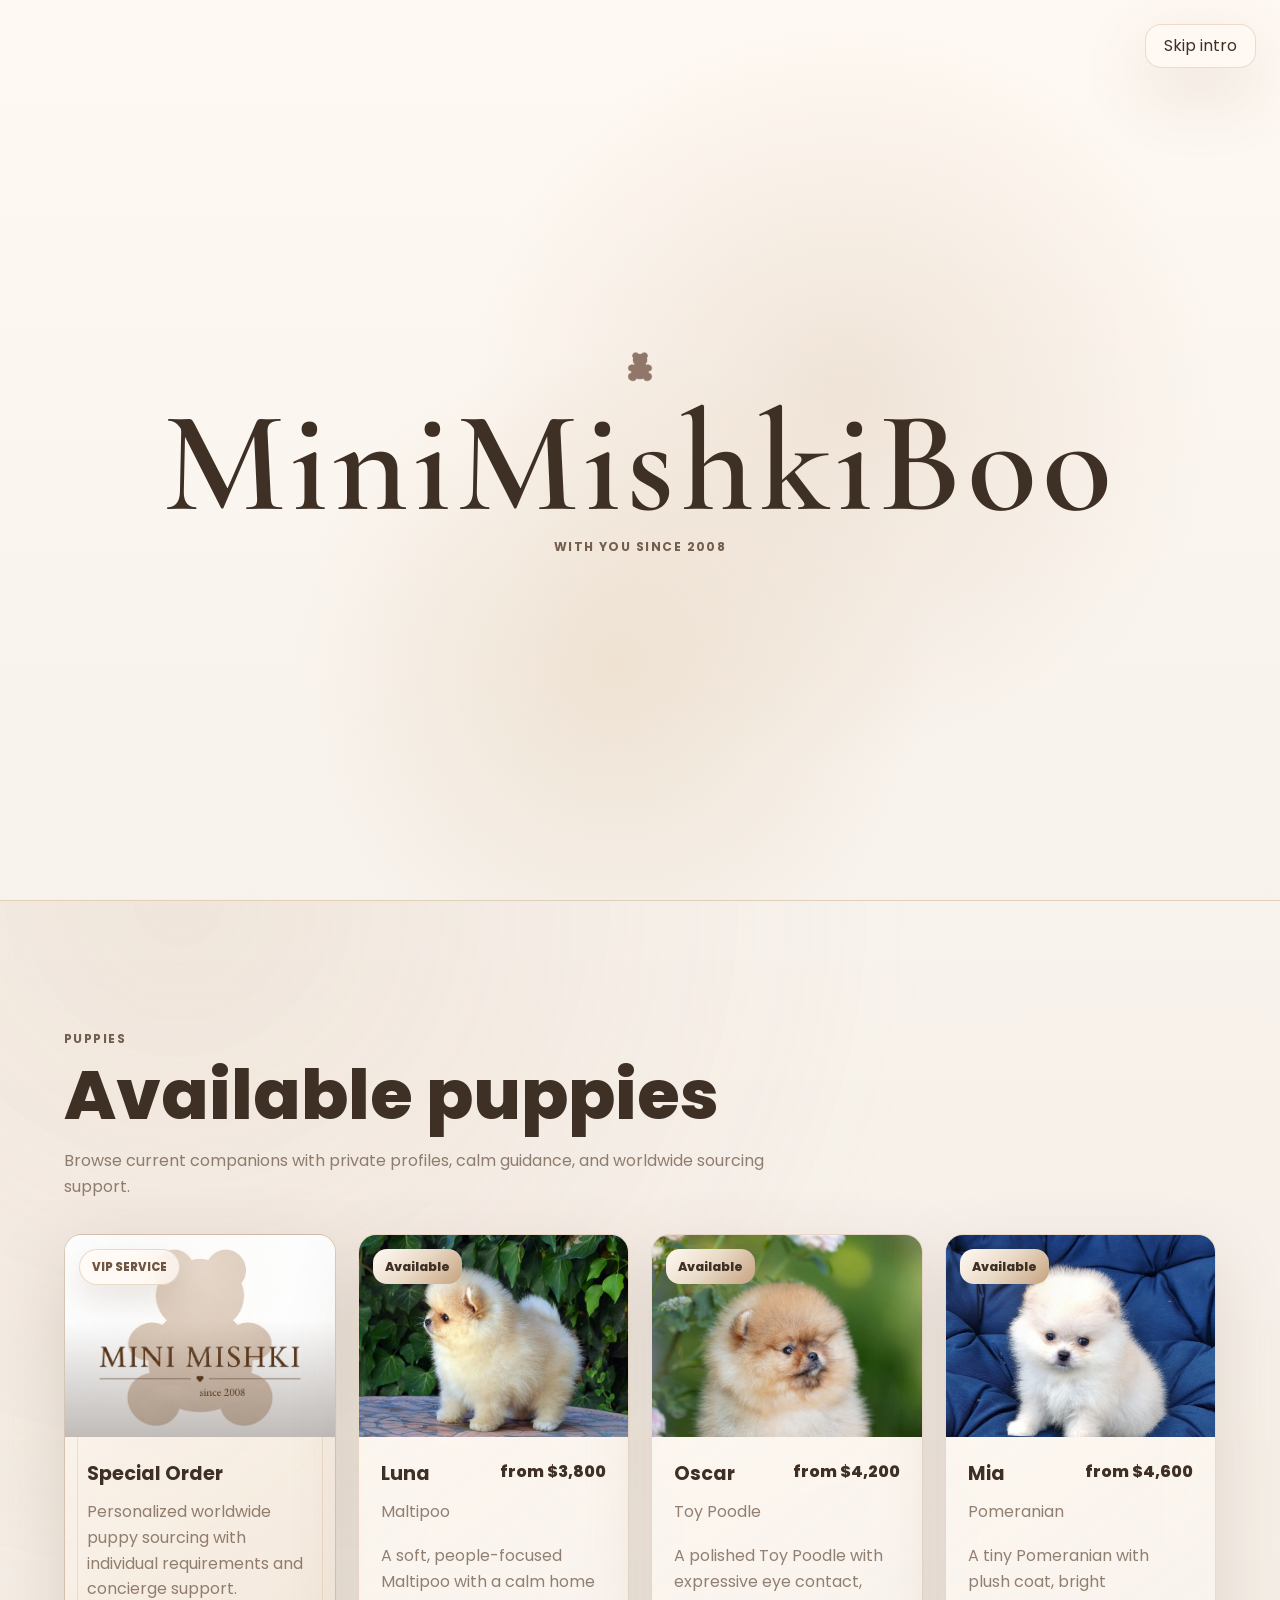
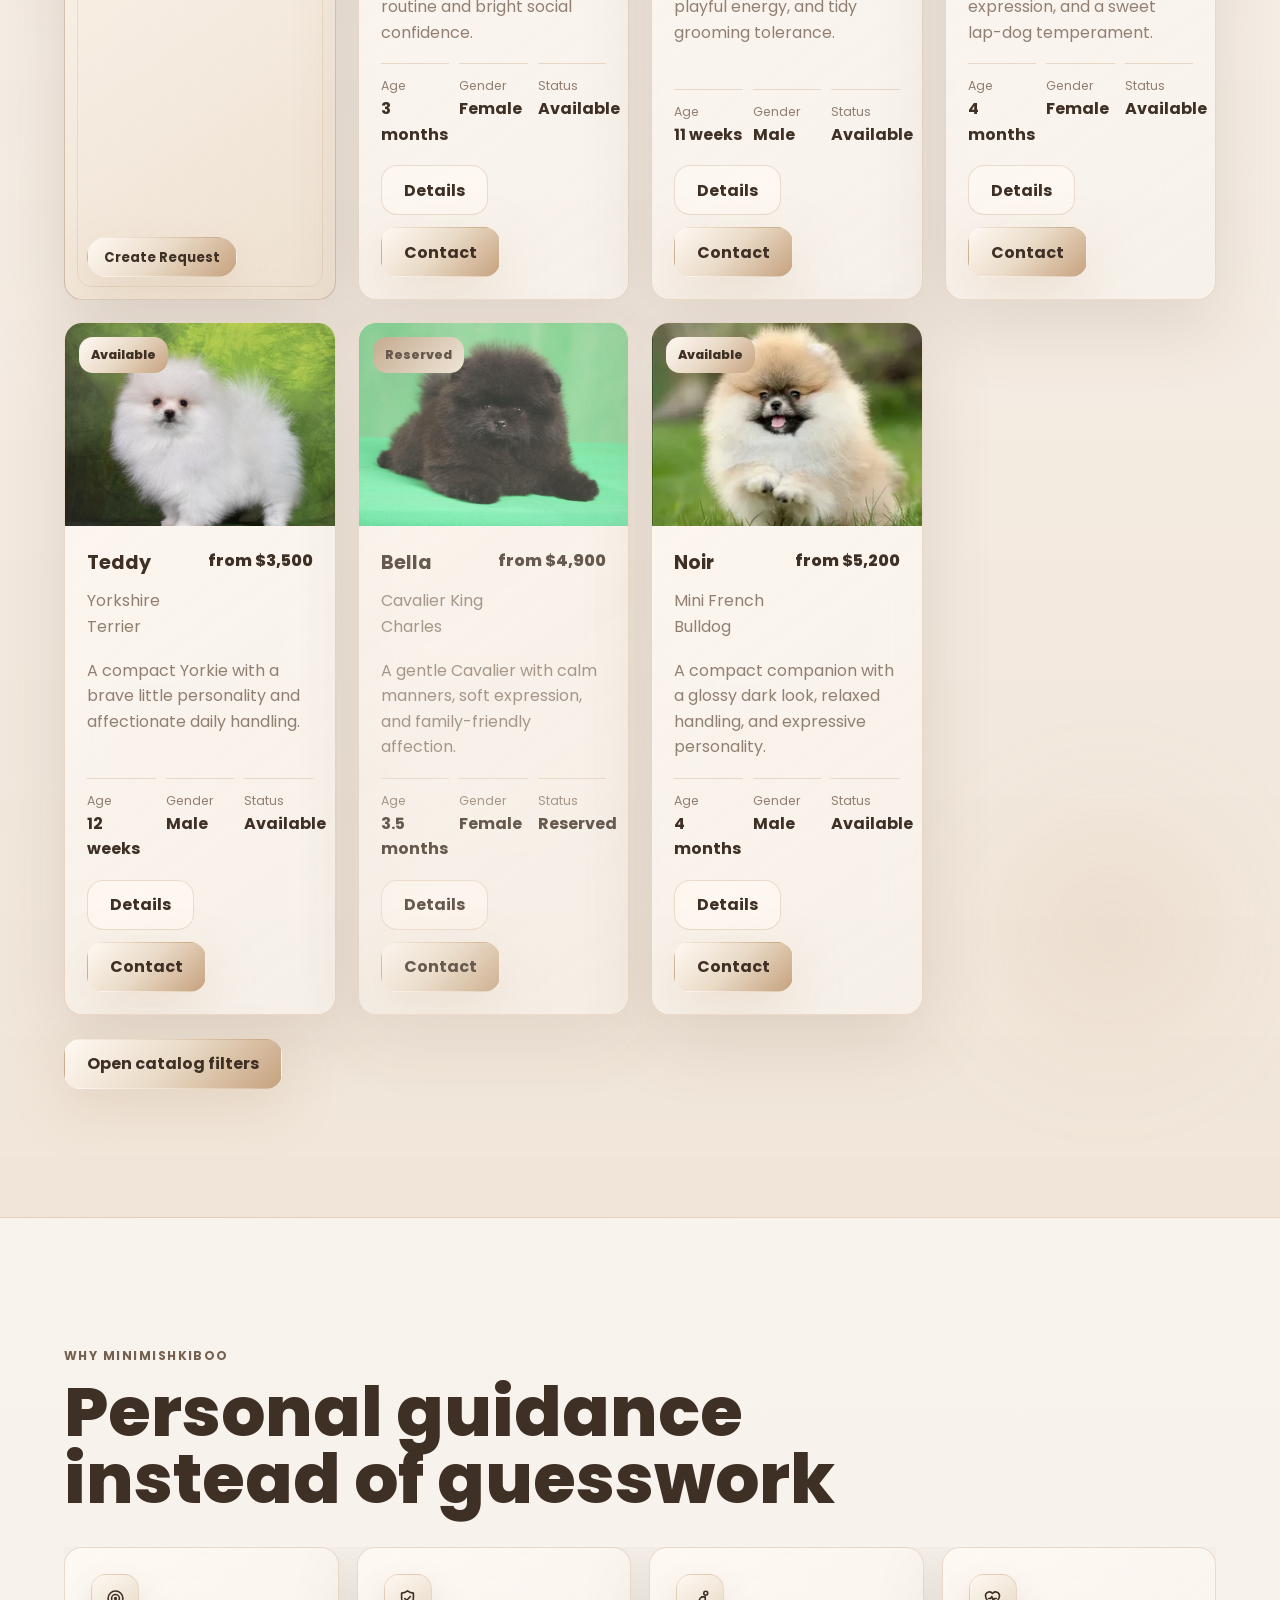
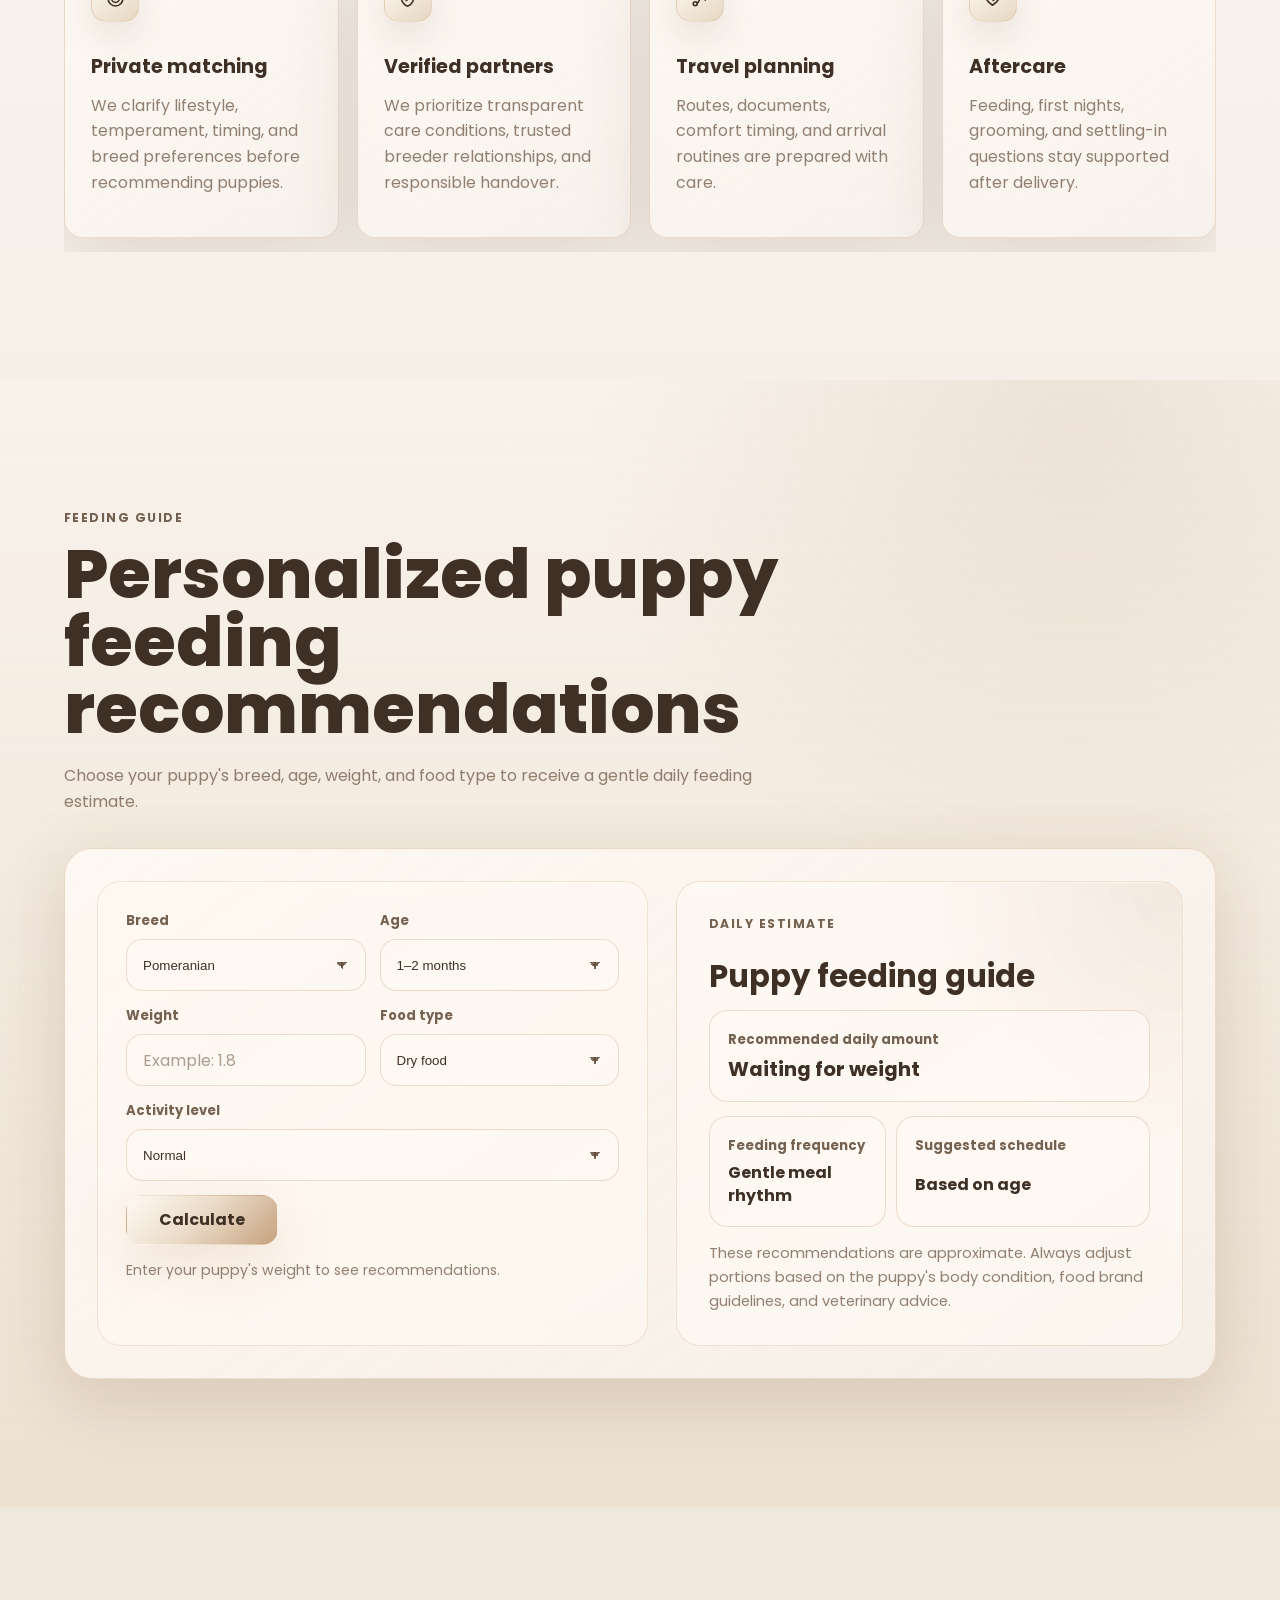
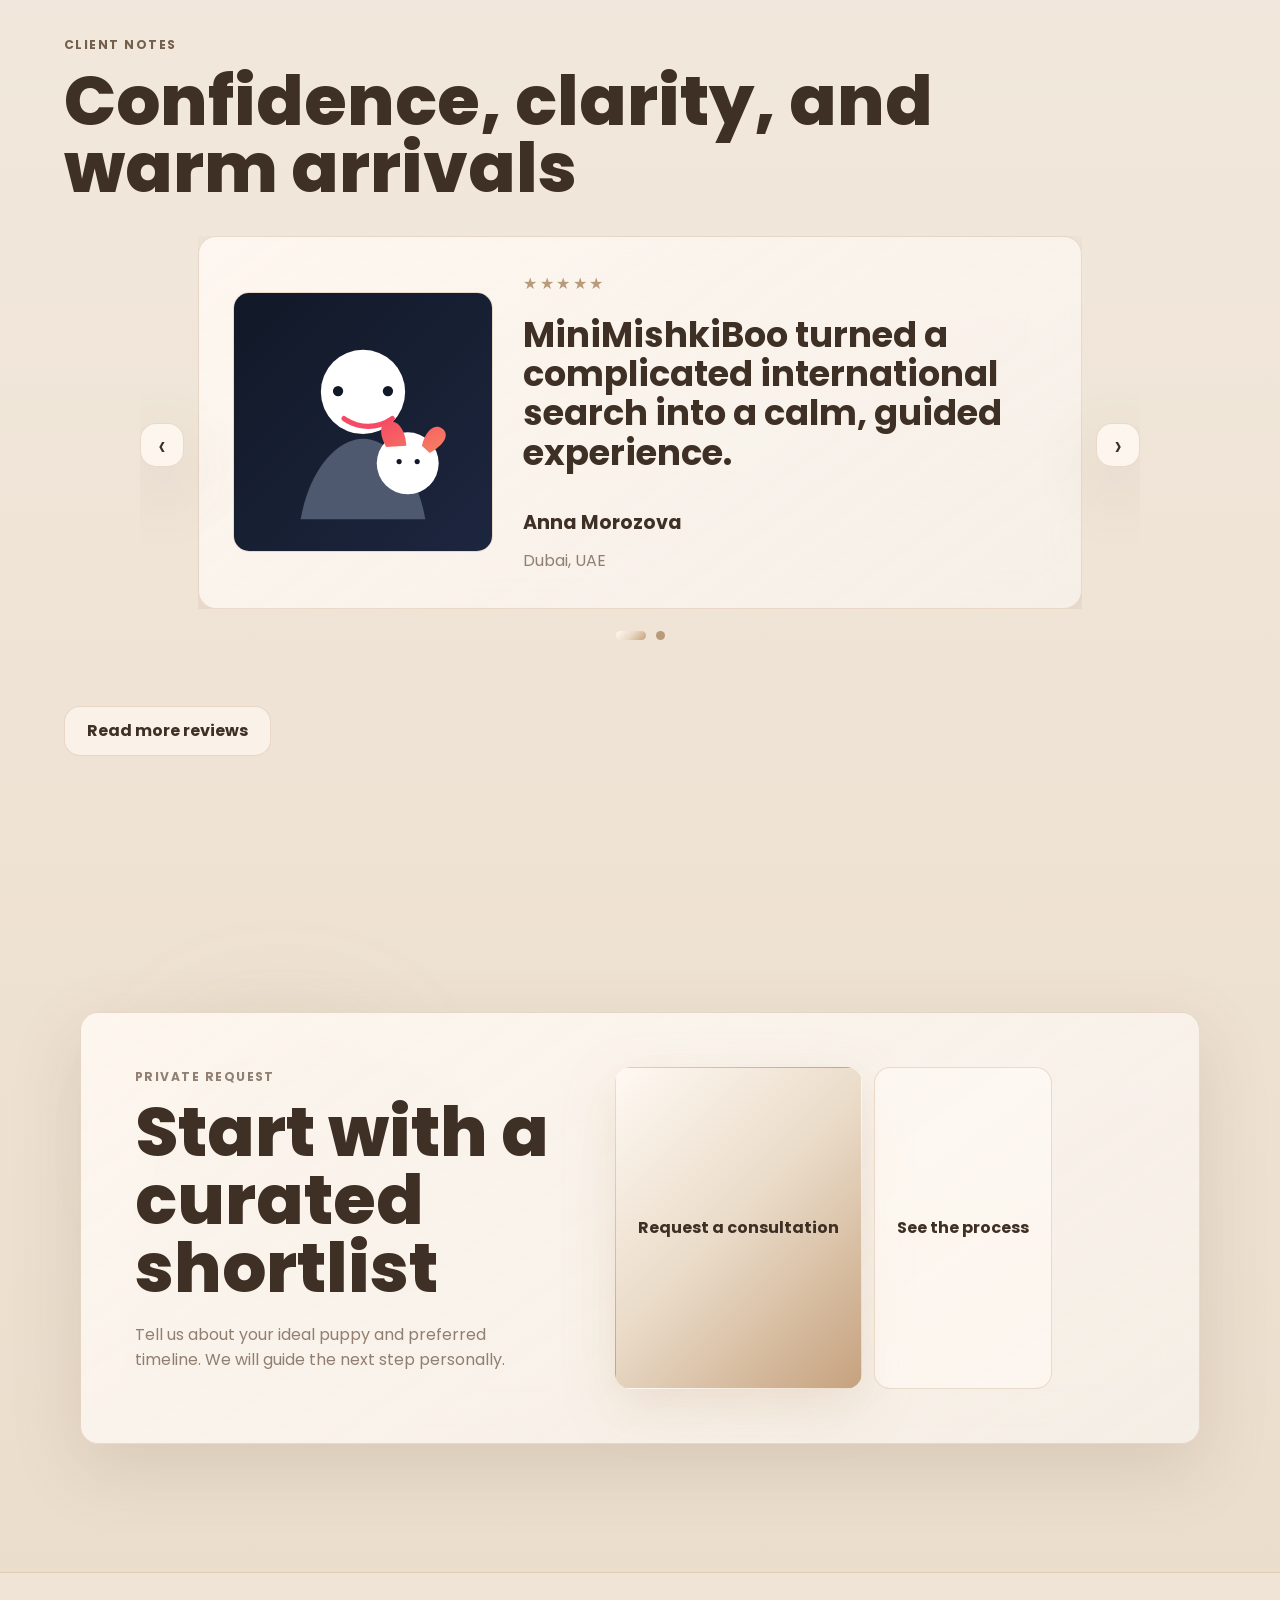
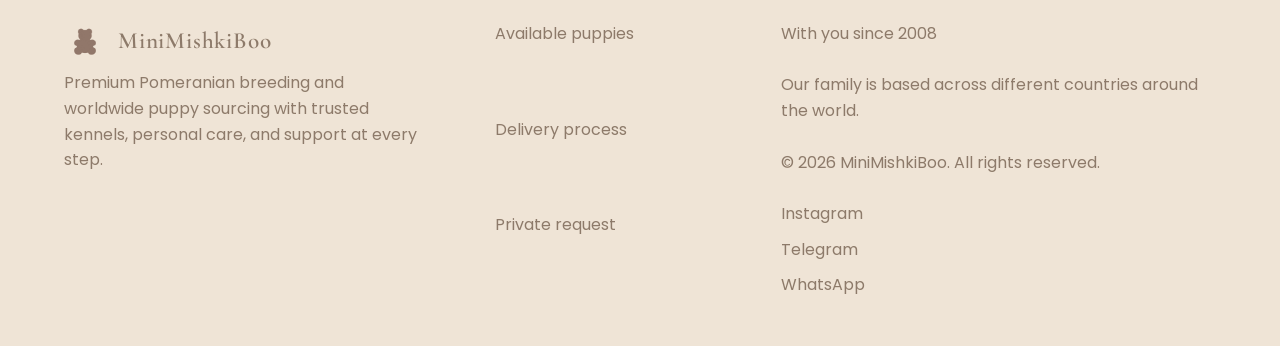
==== commit 6cfa05b1: "update" ====
--- a/index.html
+++ b/index.html
@@ -11,7 +11,7 @@
   <meta name="twitter:image" content="images/Logo/mini.png">
   <link rel="preconnect" href="https://fonts.googleapis.com">
   <link rel="preconnect" href="https://fonts.gstatic.com" crossorigin>
-  <link href="https://fonts.googleapis.com/css2?family=Poppins:wght@400;500;600;700;800&display=swap" rel="stylesheet">
+  <link href="https://fonts.googleapis.com/css2?family=Cormorant+Garamond:wght@500;600&family=Poppins:wght@400;500;600;700;800&display=swap" rel="stylesheet">
   <script>
     (() => {
       try {
--- a/styles.css
+++ b/styles.css
@@ -26,6 +26,7 @@
   --shadow: 0 24px 70px rgba(110, 86, 66, 0.16);
   --shadow-hot: 0 18px 52px rgba(198, 162, 126, 0.26);
   --font: "Poppins", "Google Sans", "Nunito Sans", Arial, sans-serif;
+  --brand-font: "Cormorant Garamond", serif;
 }
 
 * {
@@ -200,10 +201,13 @@
 }
 
 .intro__name {
+  font-family: var(--brand-font);
   font-size: clamp(4rem, 12vw, 9rem);
-  font-weight: 800;
-  line-height: 0.92;
-  letter-spacing: 0;
+  font-weight: 600;
+  line-height: 0.88;
+  letter-spacing: 0.035em;
+  font-kerning: normal;
+  text-rendering: optimizeLegibility;
 }
 
 .intro__line,
@@ -238,9 +242,18 @@
   display: inline-flex;
   align-items: center;
   gap: 12px;
+  font-family: var(--brand-font);
   font-size: 1.45rem;
-  font-weight: 800;
-  letter-spacing: 0;
+  font-weight: 600;
+  line-height: 1;
+  letter-spacing: 0.035em;
+  font-kerning: normal;
+  text-rendering: optimizeLegibility;
+}
+
+.brand > span {
+  display: block;
+  line-height: 0.94;
 }
 
 .brand__mark {
@@ -576,9 +589,13 @@
   width: max-content;
   max-width: 100%;
   margin-bottom: 24px;
+  font-family: var(--brand-font);
   font-size: clamp(3.4rem, 5.6vw, 6.35rem);
-  line-height: 0.94;
-  letter-spacing: 0;
+  font-weight: 600;
+  line-height: 0.9;
+  letter-spacing: 0.04em;
+  font-kerning: normal;
+  text-rendering: optimizeLegibility;
   white-space: nowrap;
 }
 
@@ -3289,6 +3306,7 @@
     gap: 10px;
     max-width: 100%;
     font-size: 1.22rem;
+    letter-spacing: 0.025em;
   }
 
   .brand__mark {
@@ -3300,6 +3318,7 @@
   .intro__name {
     font-size: clamp(3rem, 16vw, 5rem);
     line-height: 1;
+    letter-spacing: 0.025em;
     text-align: center;
     overflow-wrap: anywhere;
   }
@@ -3344,6 +3363,7 @@
     margin-bottom: 18px;
     font-size: clamp(2.25rem, 10.7vw, 3.55rem);
     line-height: 0.98;
+    letter-spacing: 0.03em;
   }
 
   h2 {
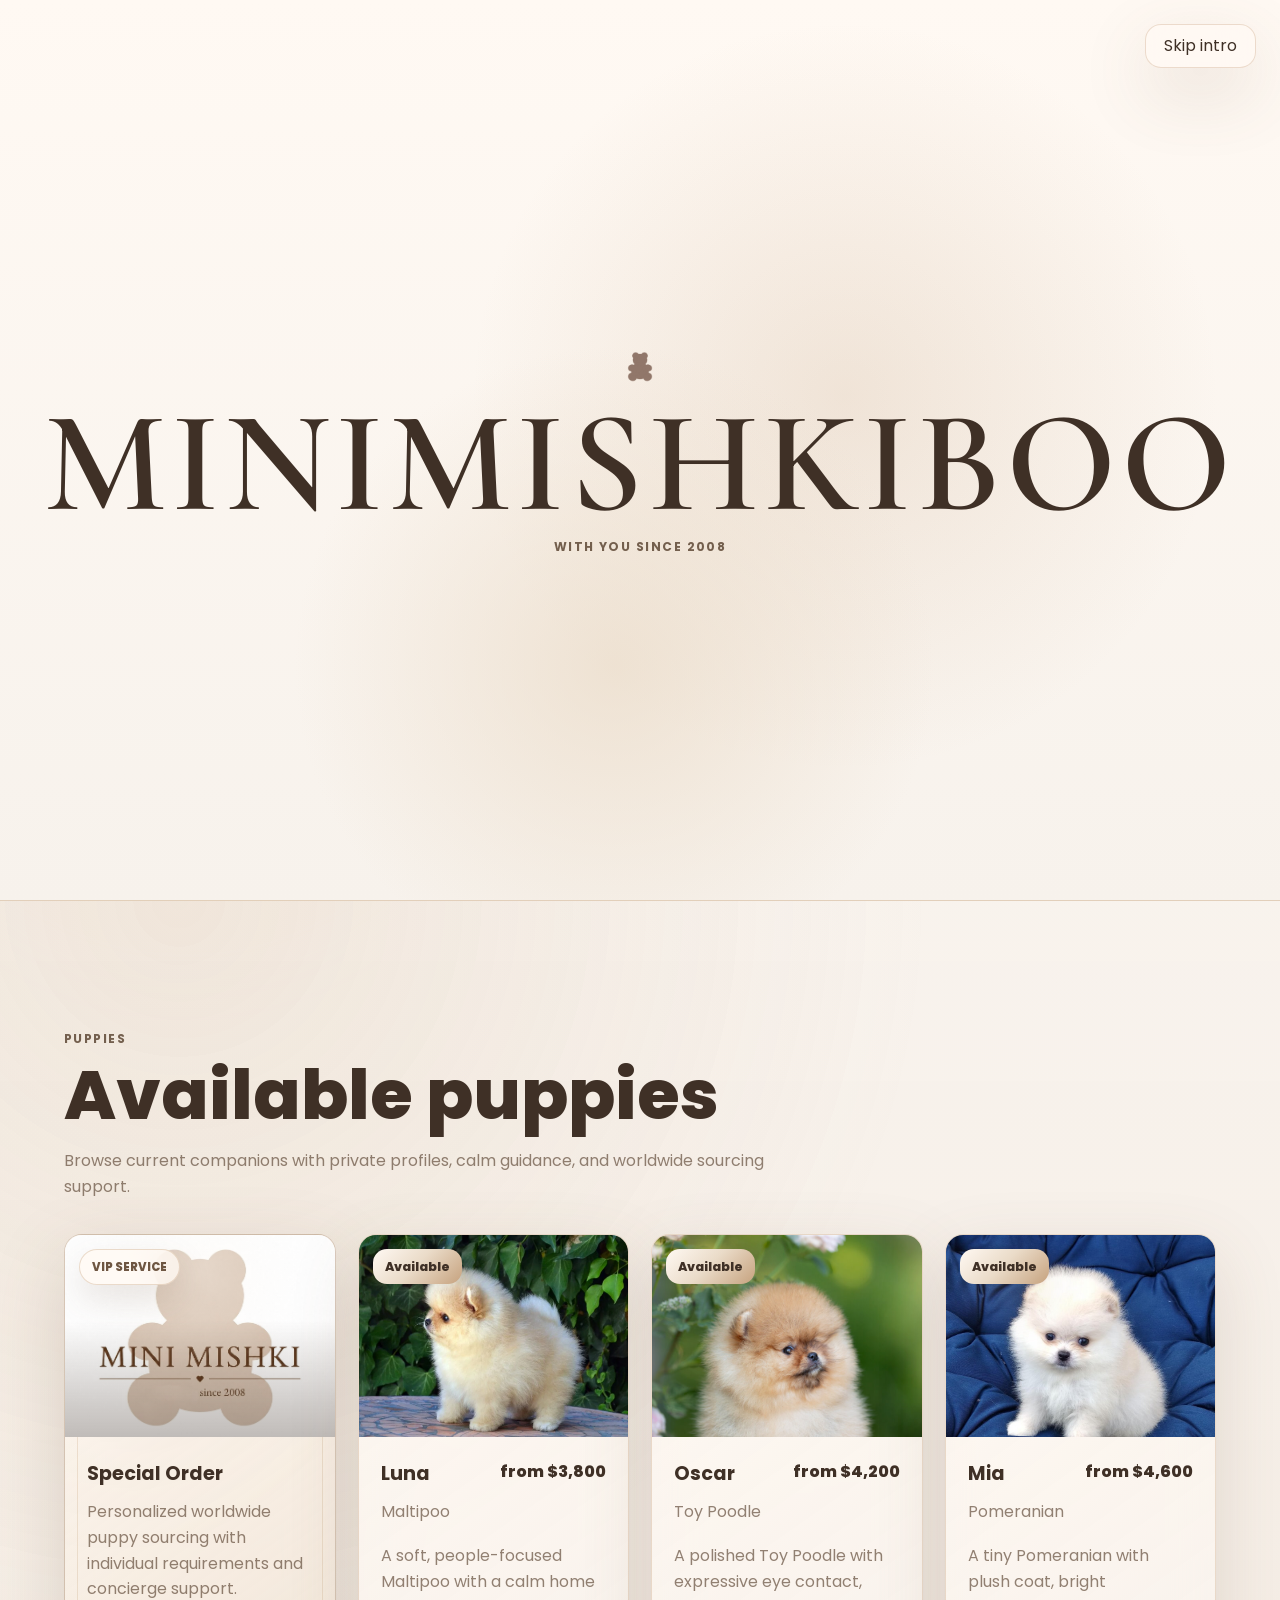
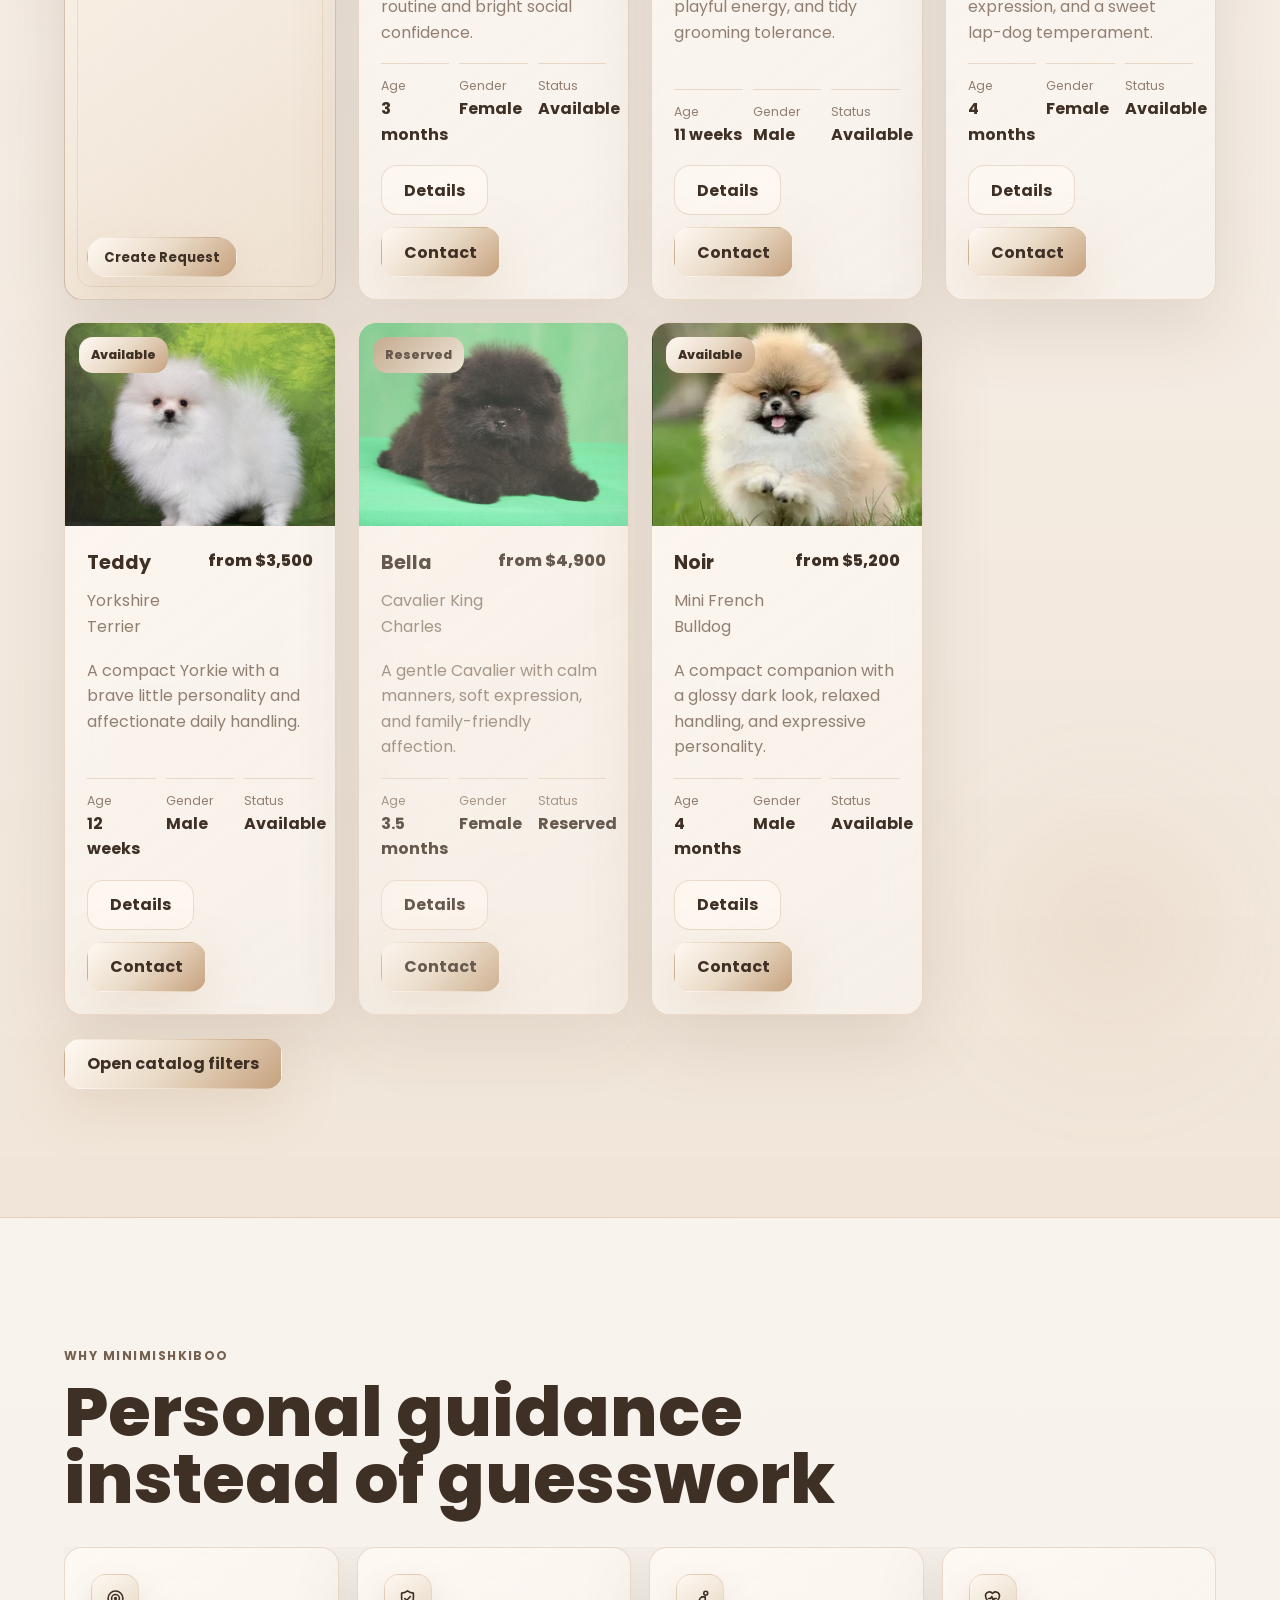
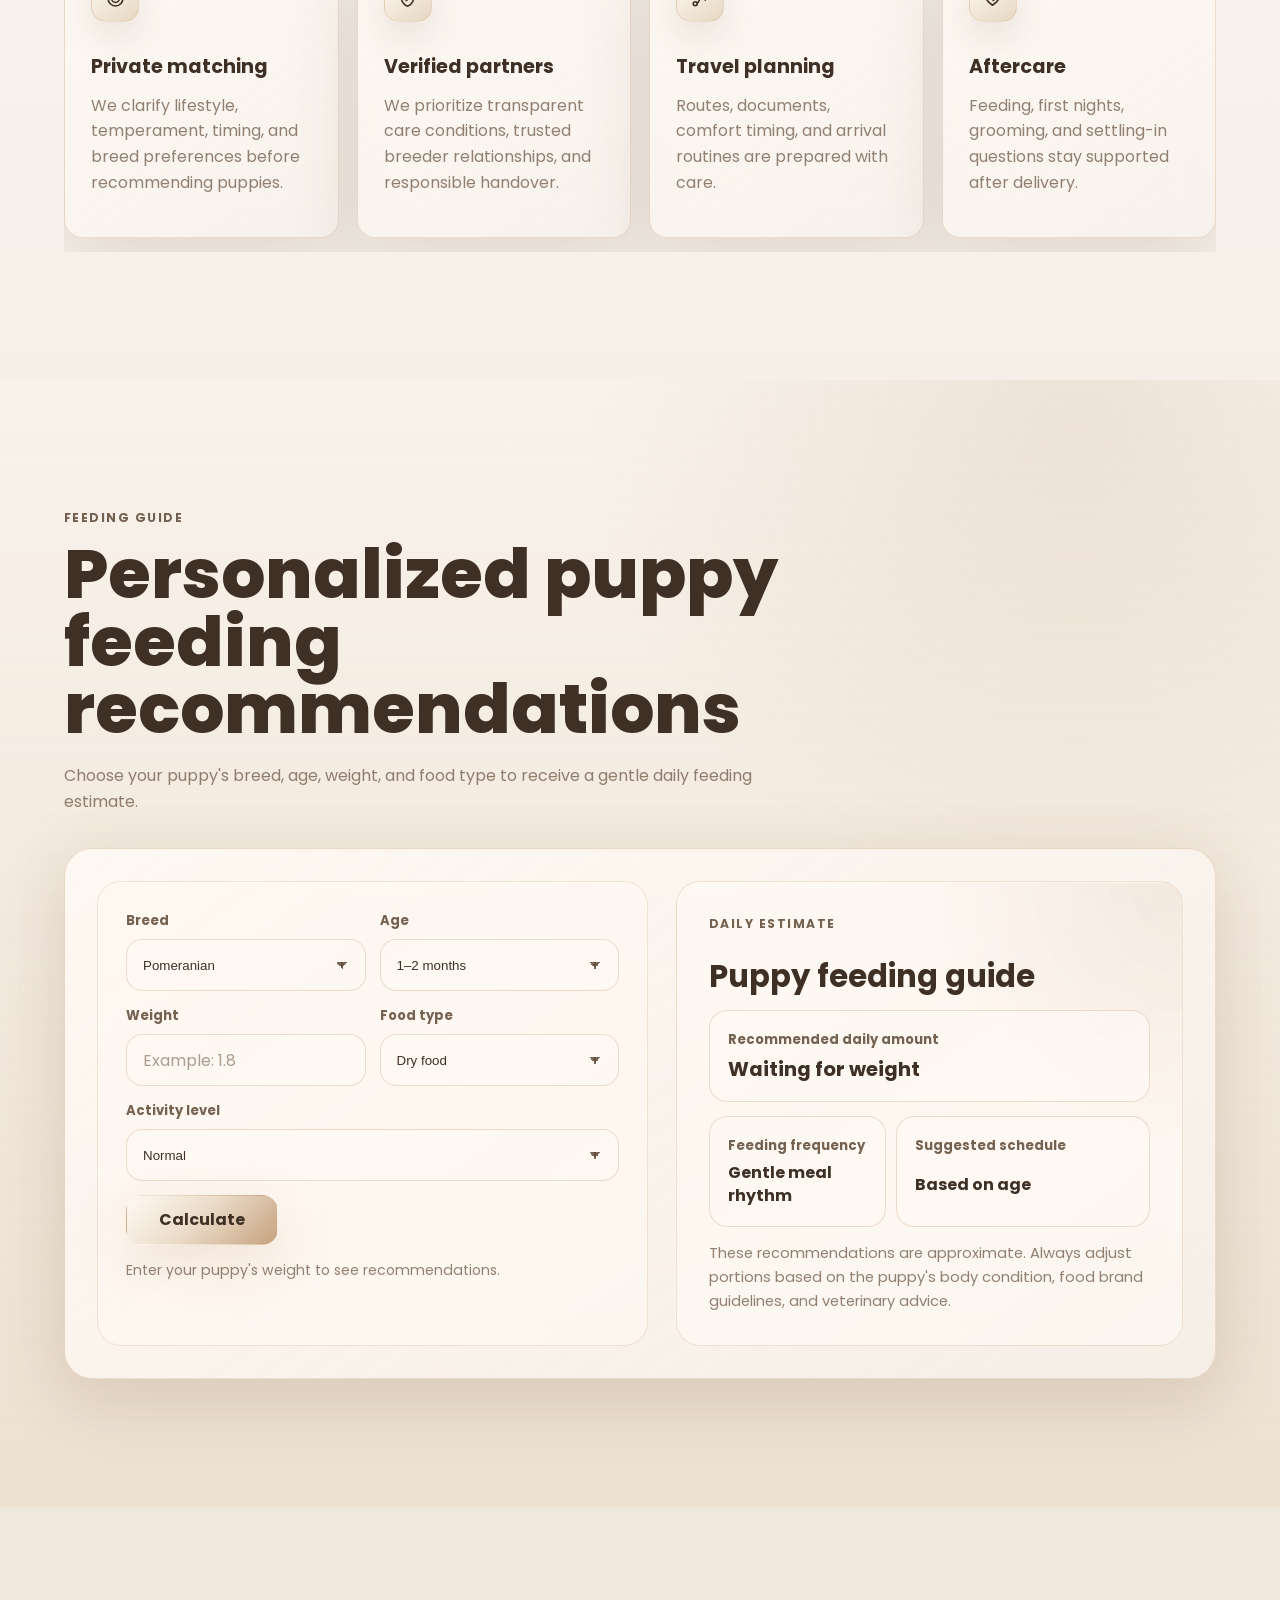
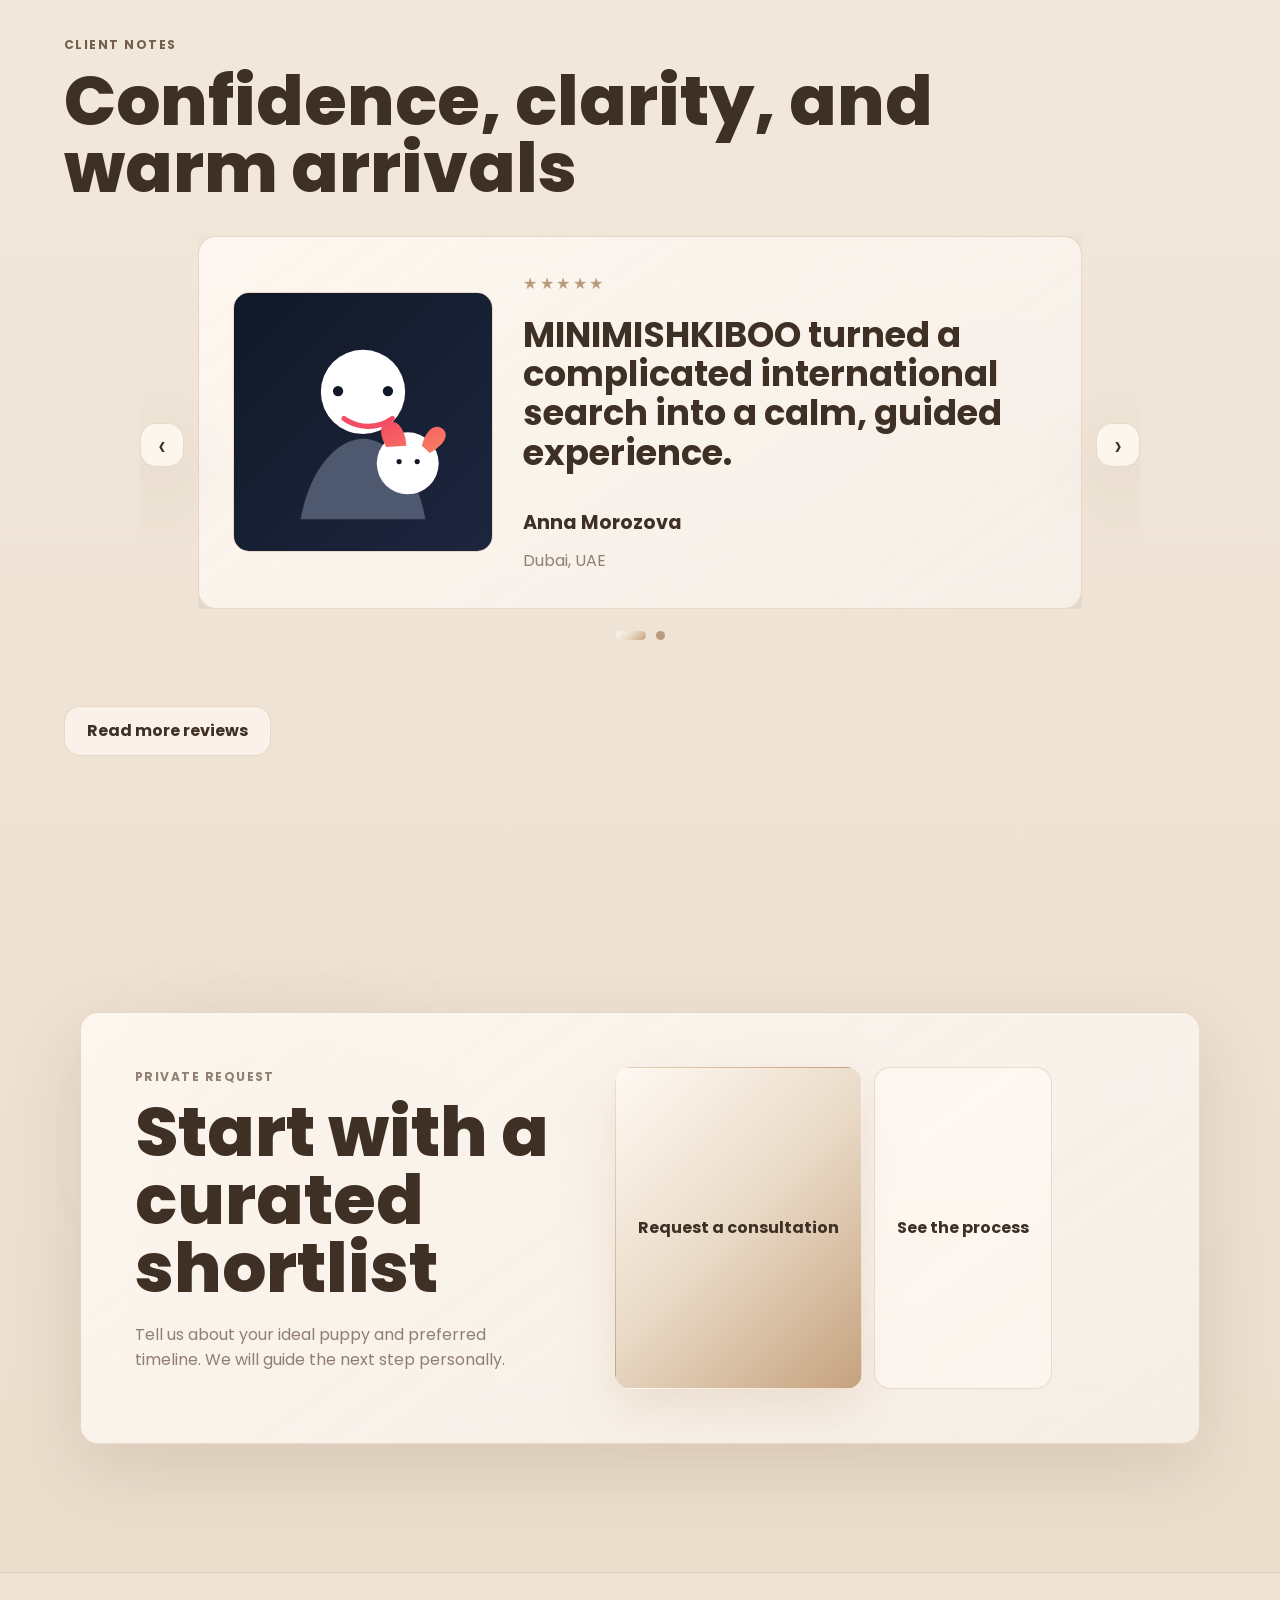
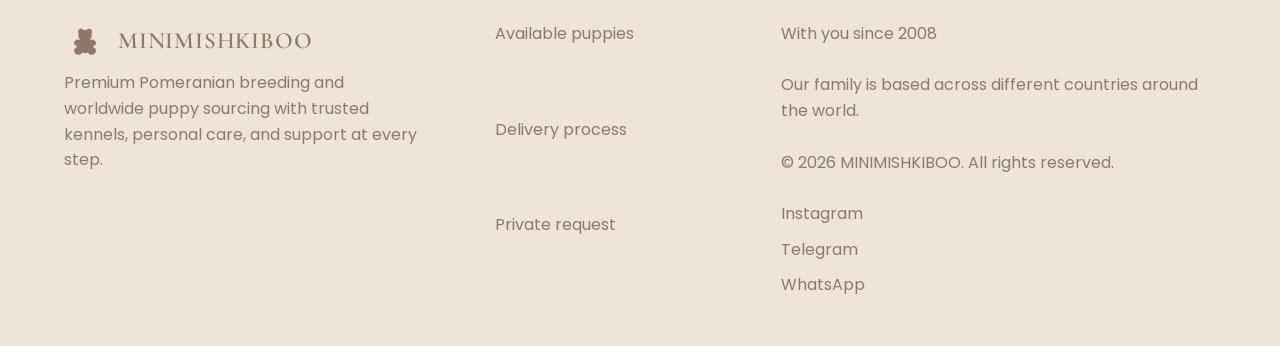
==== commit 0accf5f0: "update" ====
--- a/index.html
+++ b/index.html
@@ -3,8 +3,8 @@
 <head>
   <meta charset="UTF-8">
   <meta name="viewport" content="width=device-width, initial-scale=1.0">
-  <meta name="description" content="MiniMishkiBoo specializes in breeding Pomeranian and sourcing puppies worldwide with trusted kennels, personal care and support at every step.">
-  <title>MiniMishkiBoo &mdash; Premium Pomeranian Puppies Worldwide</title>
+  <meta name="description" content="MINIMISHKIBOO specializes in breeding Pomeranian and sourcing puppies worldwide with trusted kennels, personal care and support at every step.">
+  <title>MINIMISHKIBOO &mdash; Premium Pomeranian Puppies Worldwide</title>
   <link rel="icon" type="image/png" href="images/Logo/mini.png">
   <link rel="apple-touch-icon" href="images/Logo/mini.png">
   <meta property="og:image" content="images/Logo/mini.png">
@@ -26,14 +26,14 @@
   <link rel="stylesheet" href="styles.css">
 </head>
 <body data-page="home">
-  <div class="intro" id="intro" aria-label="MiniMishkiBoo intro">
+  <div class="intro" id="intro" aria-label="MINIMISHKIBOO intro">
     <button class="intro__skip" type="button" id="skipIntro">Skip intro</button>
     <div class="intro__track" aria-hidden="true">
       <img class="intro__puppy intro__puppy--gif" src="images/intro/intro-puppy-1.gif" alt="">
     </div>
     <div class="intro__brand">
-      <img class="intro__mark" src="images/Logo/mini.png" alt="MiniMishkiBoo logo">
-      <span class="intro__name">MiniMishkiBoo</span>
+      <img class="intro__mark" src="images/Logo/mini.png" alt="MINIMISHKIBOO logo">
+      <span class="intro__name">MINIMISHKIBOO</span>
       <span class="intro__line">With you since 2008</span>
     </div>
   </div>
@@ -46,7 +46,7 @@
       <div class="hero__overlay"></div>
       <div class="hero__content reveal">
         <p class="eyebrow">With you since 2008</p>
-        <h1 id="hero-title">MiniMishkiBoo</h1>
+        <h1 id="hero-title">MINIMISHKIBOO</h1>
         <p class="hero__text">We specialize in breeding Pomeranian and sourcing puppies worldwide. Personalized approach, trusted kennels, and care at every step.</p>
         <p class="hero__text hero__text--quiet">Our family is based across different countries around the world.</p>
         <div class="hero__actions">
@@ -74,10 +74,10 @@
 
     <section class="section" aria-labelledby="why-title">
       <div class="section__head reveal">
-        <p class="eyebrow">Why MiniMishkiBoo</p>
+        <p class="eyebrow">Why MINIMISHKIBOO</p>
         <h2 id="why-title">Personal guidance instead of guesswork</h2>
       </div>
-      <div class="facts-carousel reveal" aria-label="MiniMishkiBoo advantages">
+      <div class="facts-carousel reveal" aria-label="MINIMISHKIBOO advantages">
         <article class="fact-card">
           <span class="fact-card__icon" aria-hidden="true">
             <svg viewBox="0 0 24 24" fill="none">
@@ -165,7 +165,7 @@
       <div class="review-shell reveal">
         <button class="carousel-arrow carousel-arrow--prev" type="button" data-review-prev aria-label="Previous review"></button>
         <div class="reviews-track" id="reviewsTrack" aria-live="polite">
-          <article class="review-card is-active"><img src="images/clients/client-1.svg" alt="Family with a puppy"><div><div class="stars" aria-label="Rating 5 out of 5"></div><p class="review-card__text">MiniMishkiBoo turned a complicated international search into a calm, guided experience.</p><h3>Anna Morozova</h3><span>Dubai, UAE</span></div></article>
+          <article class="review-card is-active"><img src="images/clients/client-1.svg" alt="Family with a puppy"><div><div class="stars" aria-label="Rating 5 out of 5"></div><p class="review-card__text">MINIMISHKIBOO turned a complicated international search into a calm, guided experience.</p><h3>Anna Morozova</h3><span>Dubai, UAE</span></div></article>
           <article class="review-card"><img src="images/clients/client-2.svg" alt="Client with a puppy"><div><div class="stars" aria-label="Rating 5 out of 5"></div><p class="review-card__text">The shortlist felt thoughtful, not random. Delivery and aftercare were handled beautifully.</p><h3>Mark and Sophia</h3><span>London, UK</span></div></article>
         </div>
         <button class="carousel-arrow carousel-arrow--next" type="button" data-review-next aria-label="Next review"></button>
--- a/styles.css
+++ b/styles.css
@@ -3316,9 +3316,9 @@
   }
 
   .intro__name {
-    font-size: clamp(3rem, 16vw, 5rem);
+    font-size: clamp(2.65rem, 12.5vw, 4.35rem);
     line-height: 1;
-    letter-spacing: 0.025em;
+    letter-spacing: 0.018em;
     text-align: center;
     overflow-wrap: anywhere;
   }
@@ -3361,9 +3361,9 @@
 
   #hero-title {
     margin-bottom: 18px;
-    font-size: clamp(2.25rem, 10.7vw, 3.55rem);
+    font-size: clamp(2.08rem, 9.6vw, 3.35rem);
     line-height: 0.98;
-    letter-spacing: 0.03em;
+    letter-spacing: 0.024em;
   }
 
   h2 {
@@ -4012,8 +4012,12 @@
     padding-top: 42px;
   }
 
+  .intro__name {
+    font-size: clamp(2.35rem, 11vw, 3.4rem);
+  }
+
   #hero-title {
-    font-size: clamp(2rem, 10.2vw, 2.45rem);
+    font-size: clamp(1.92rem, 9.2vw, 2.25rem);
   }
 
   .page-hero,
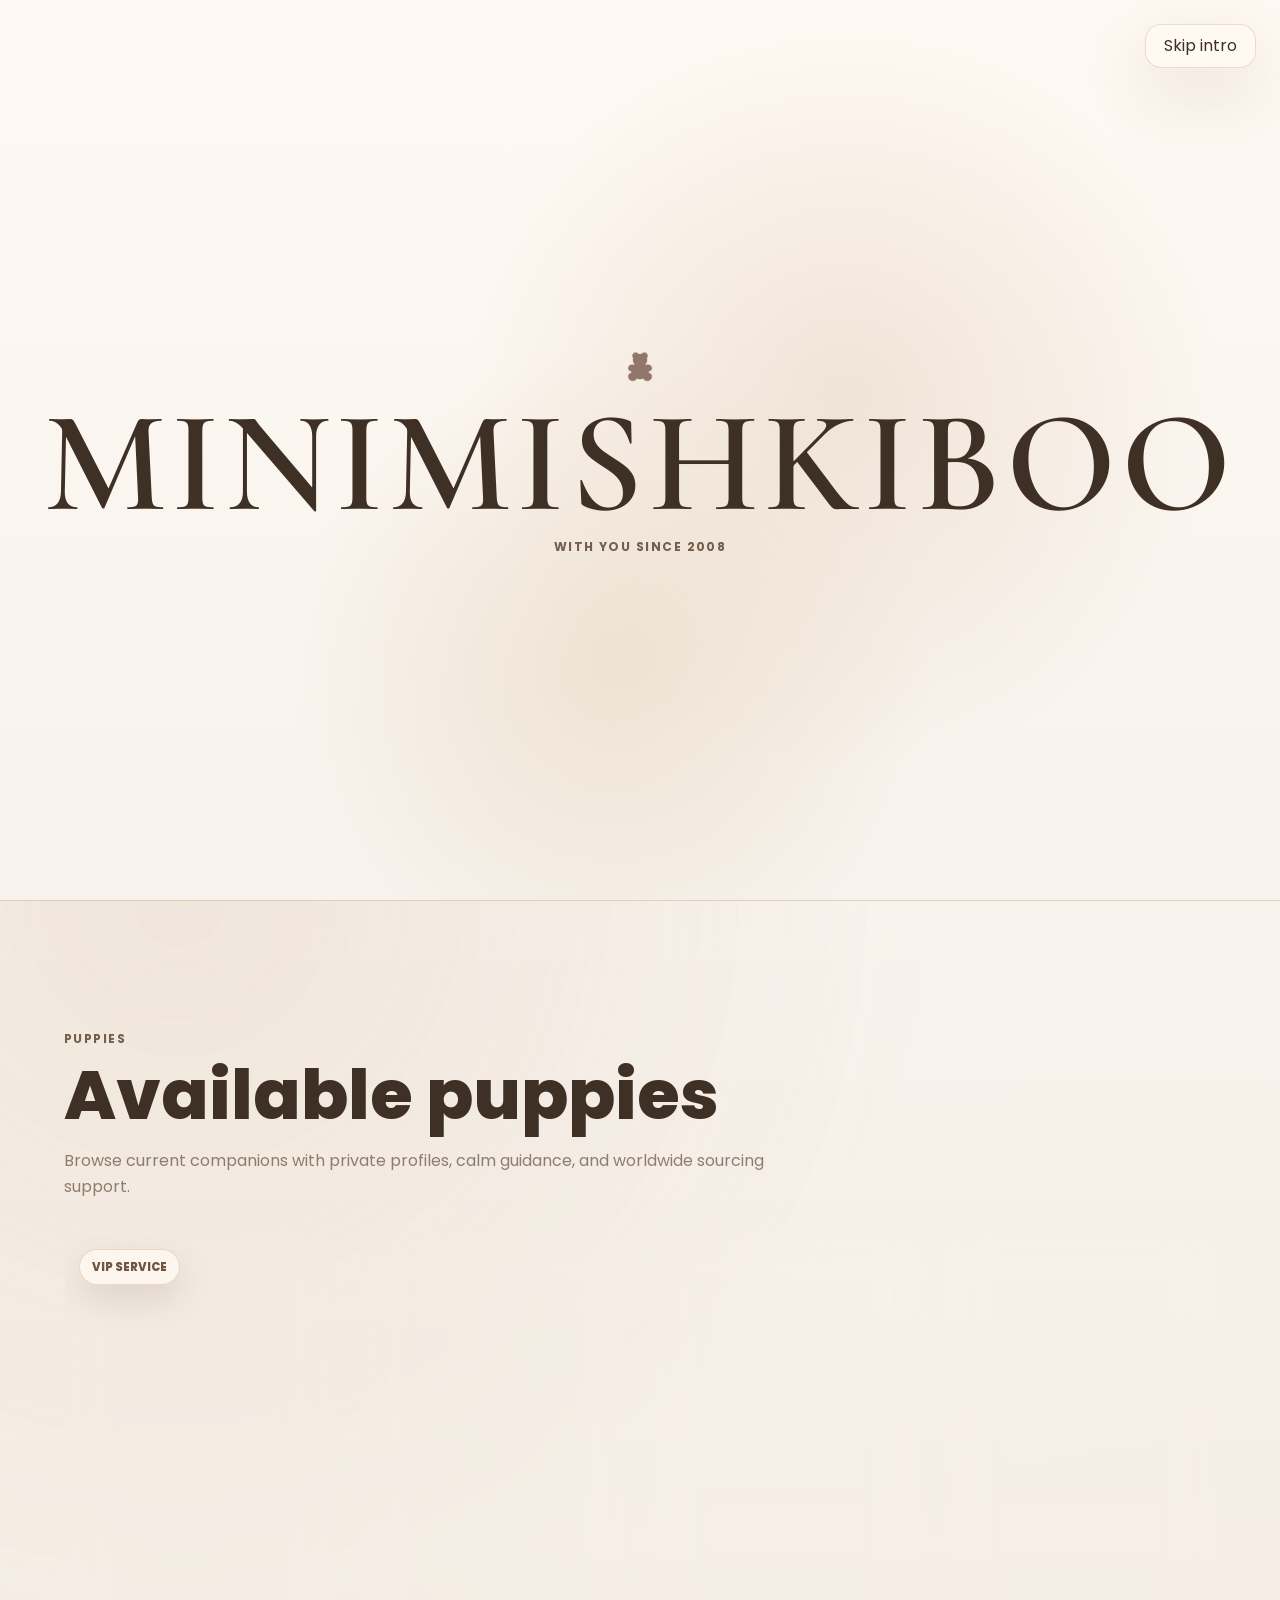
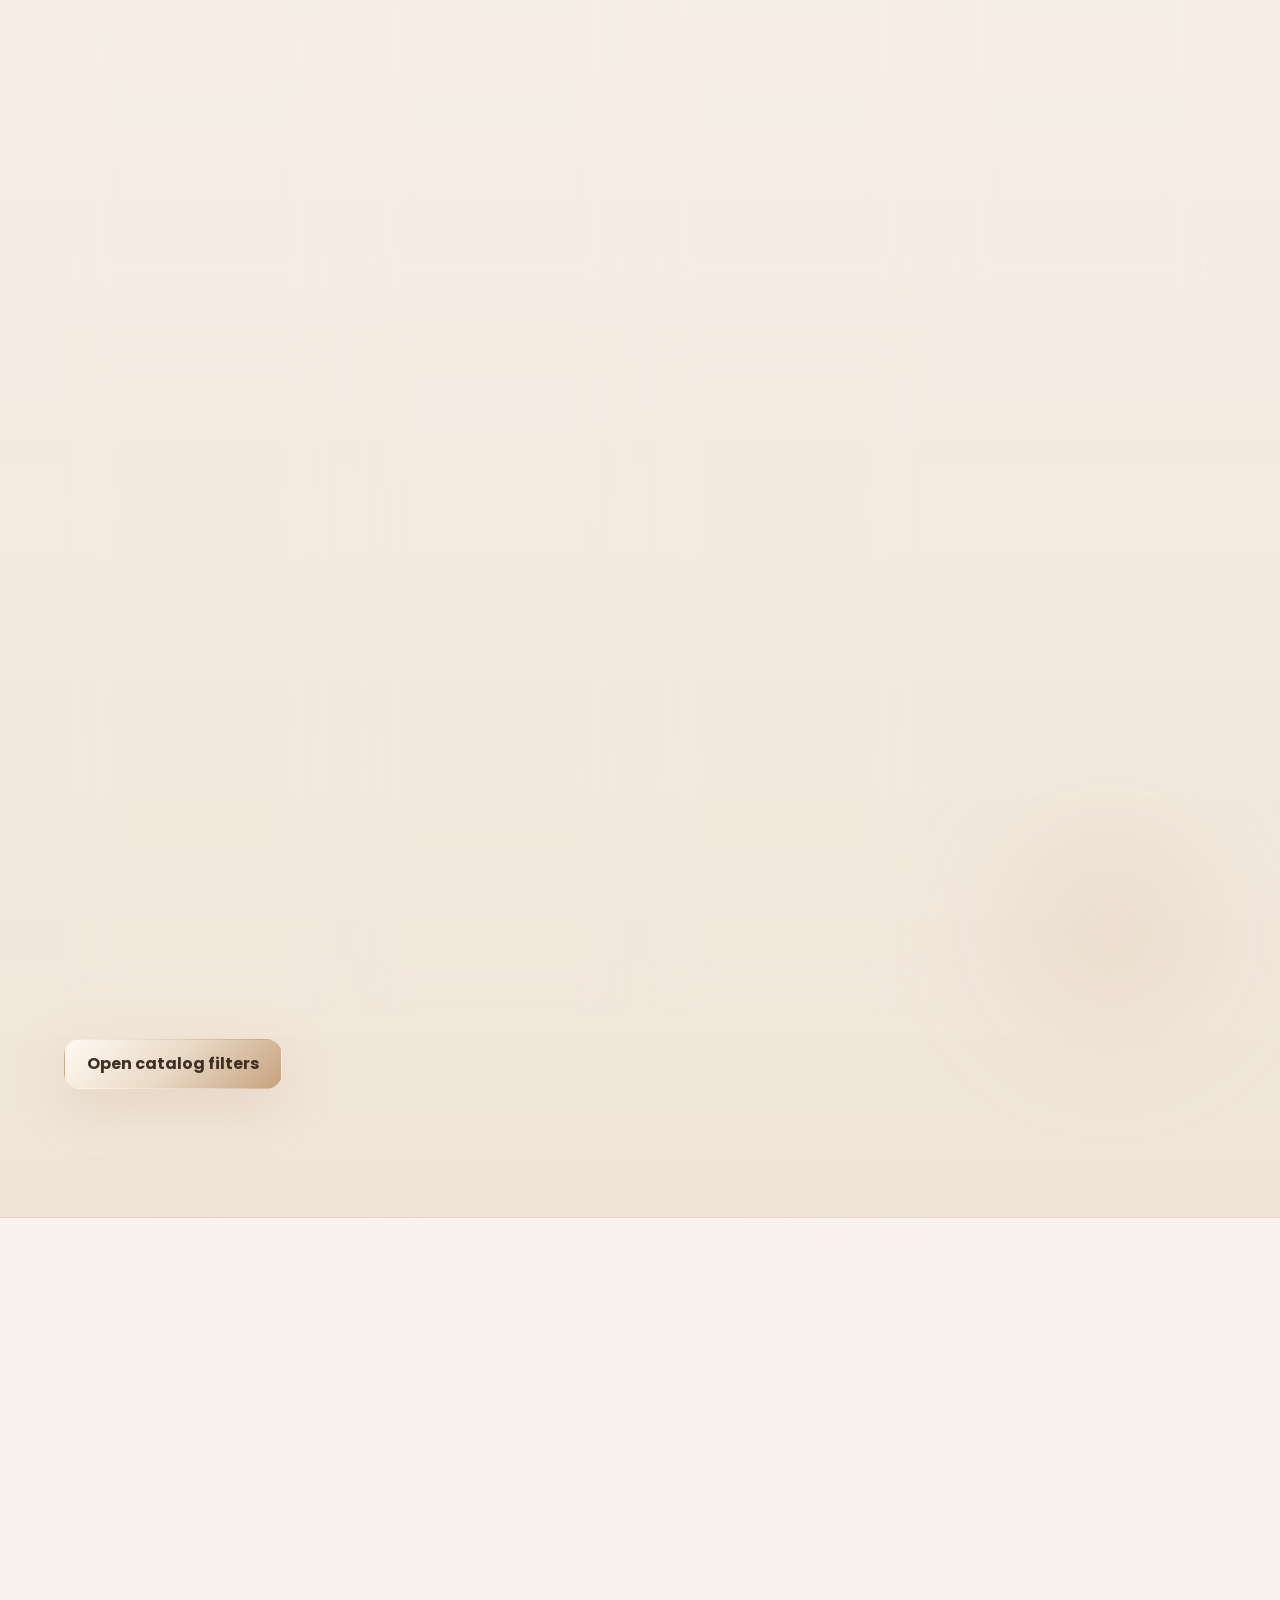
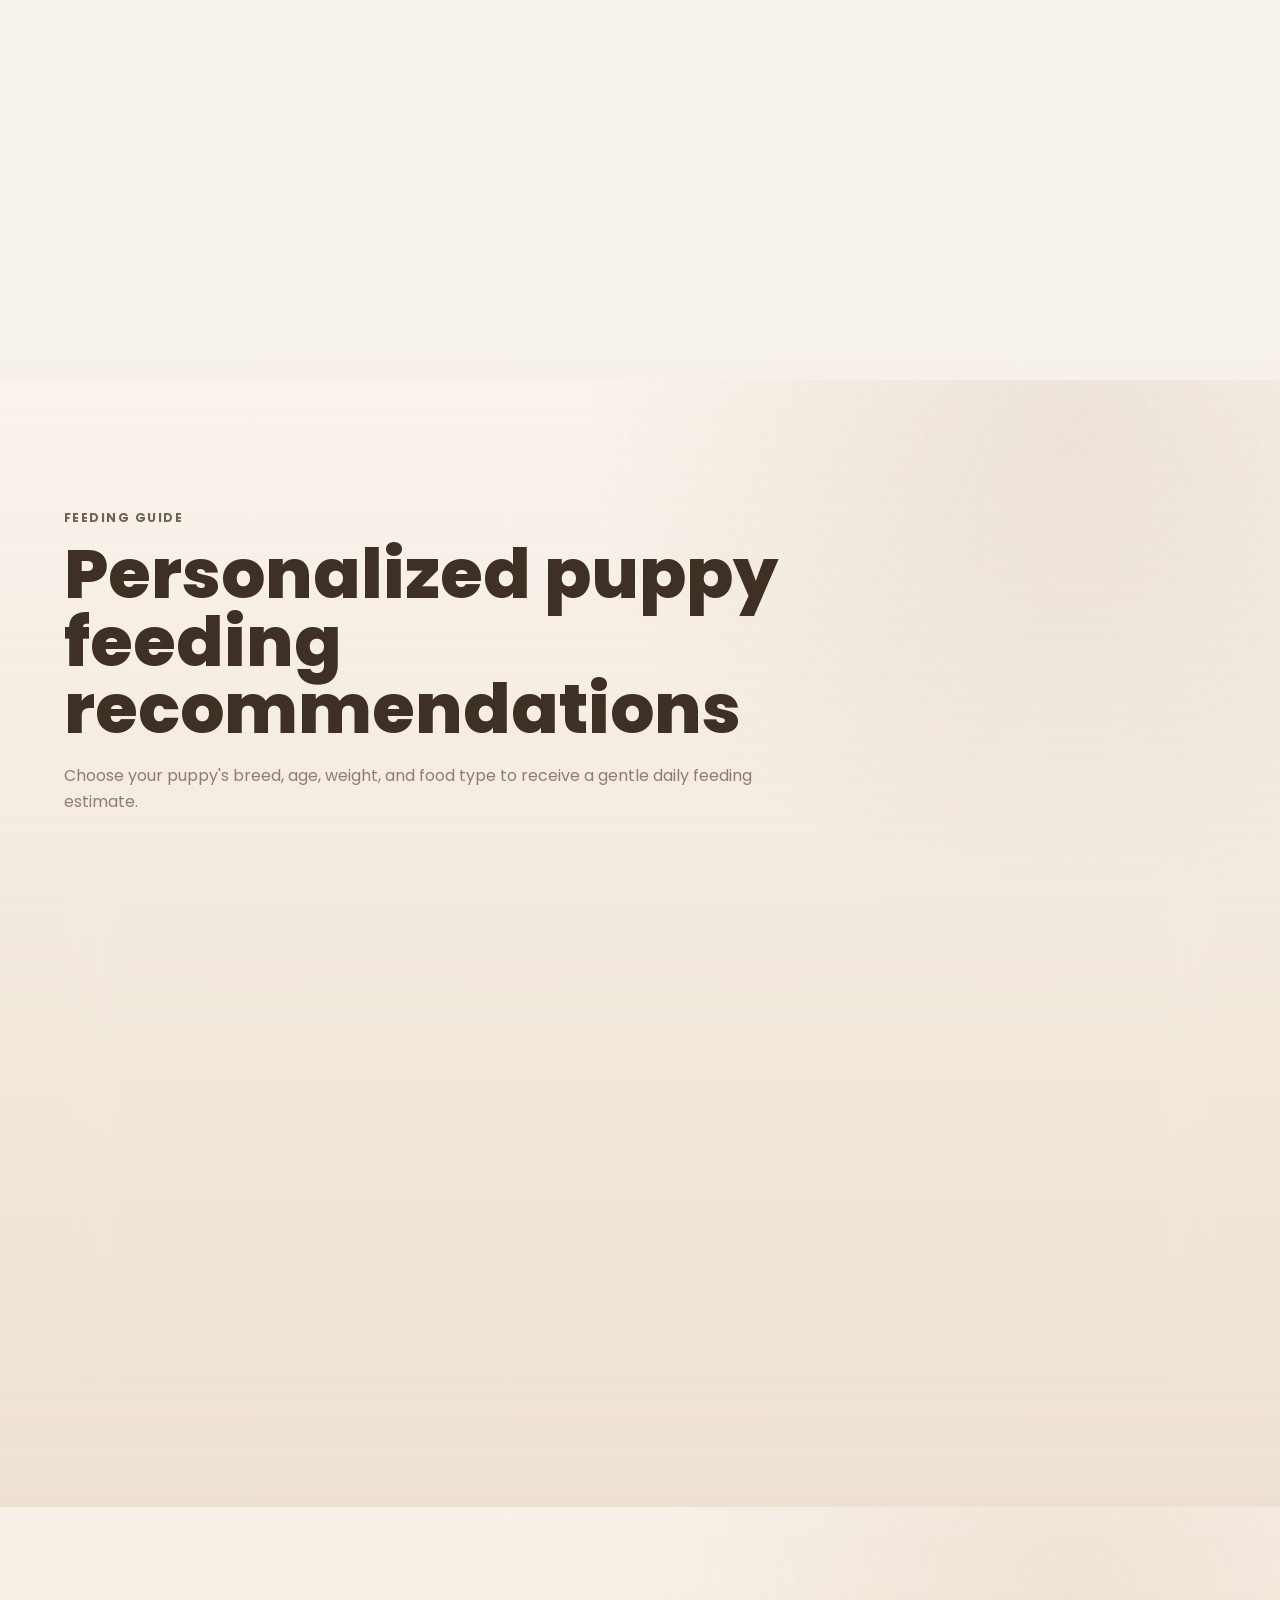
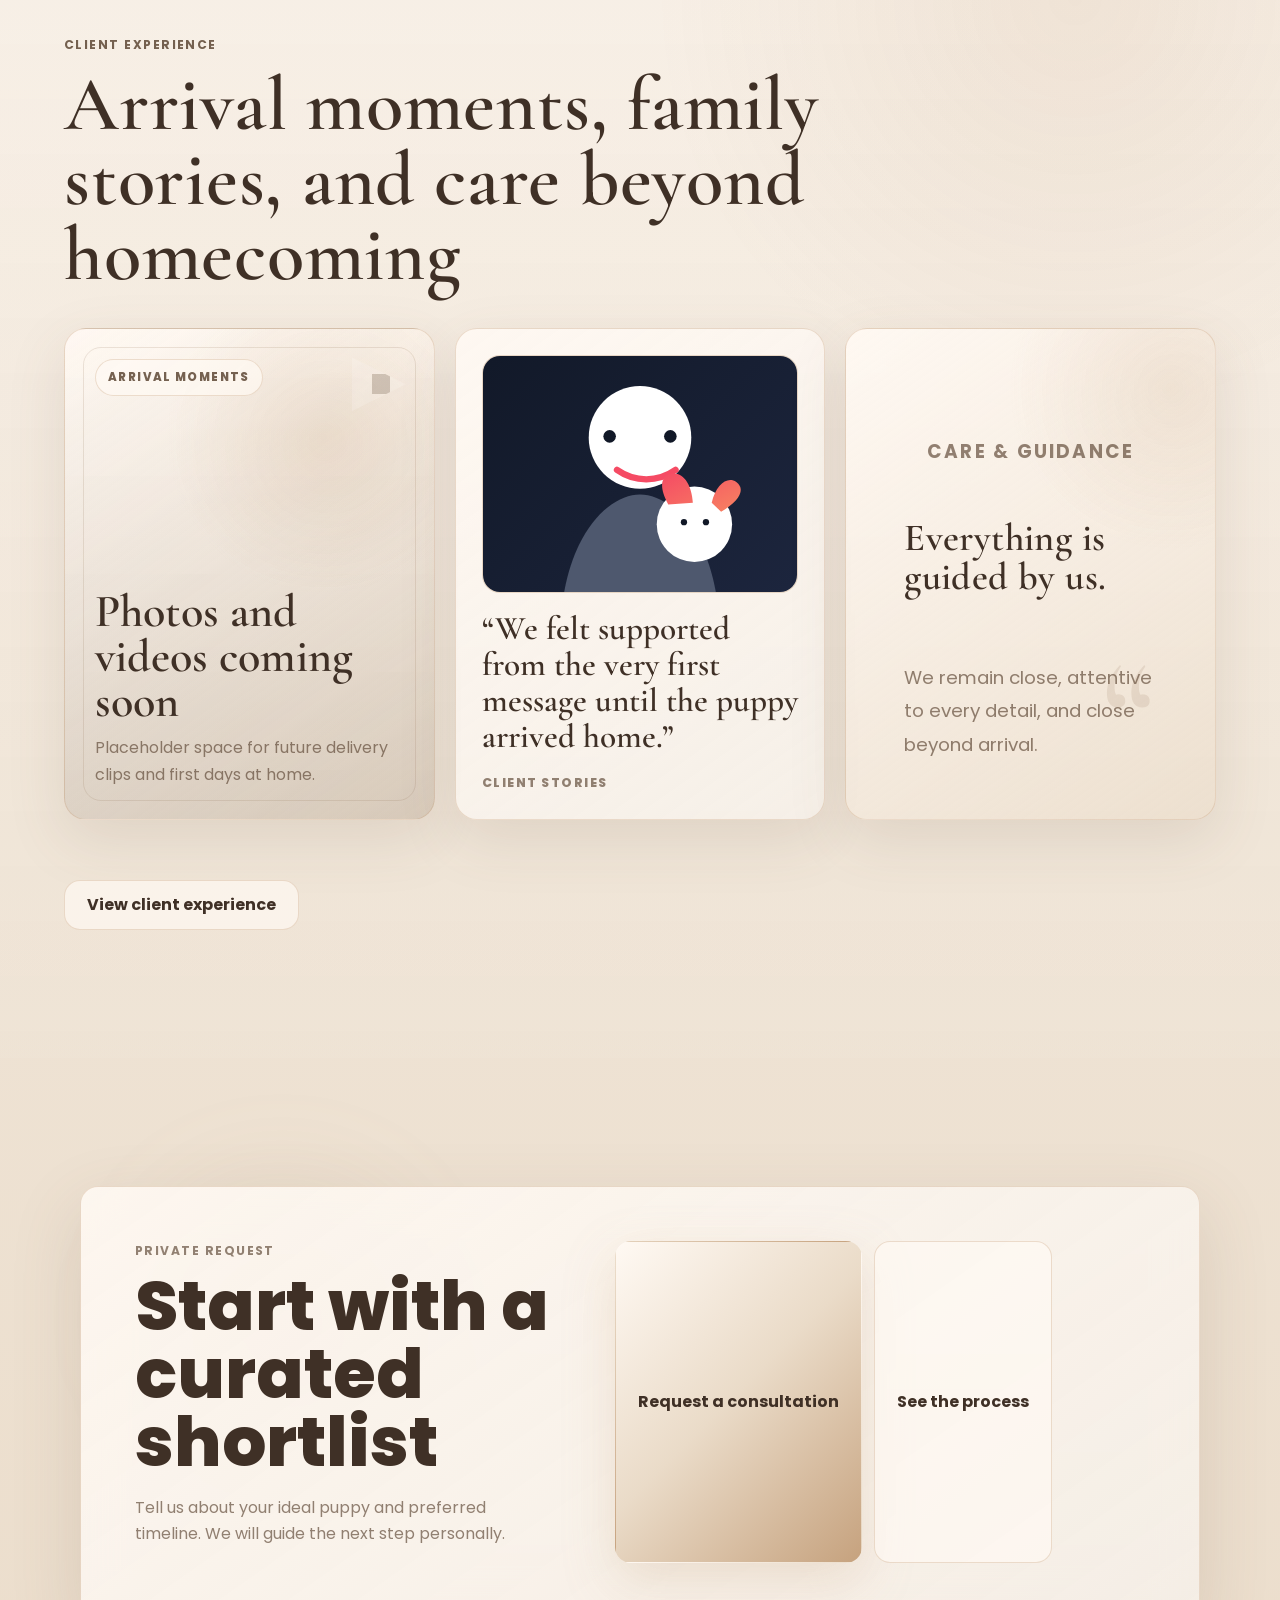
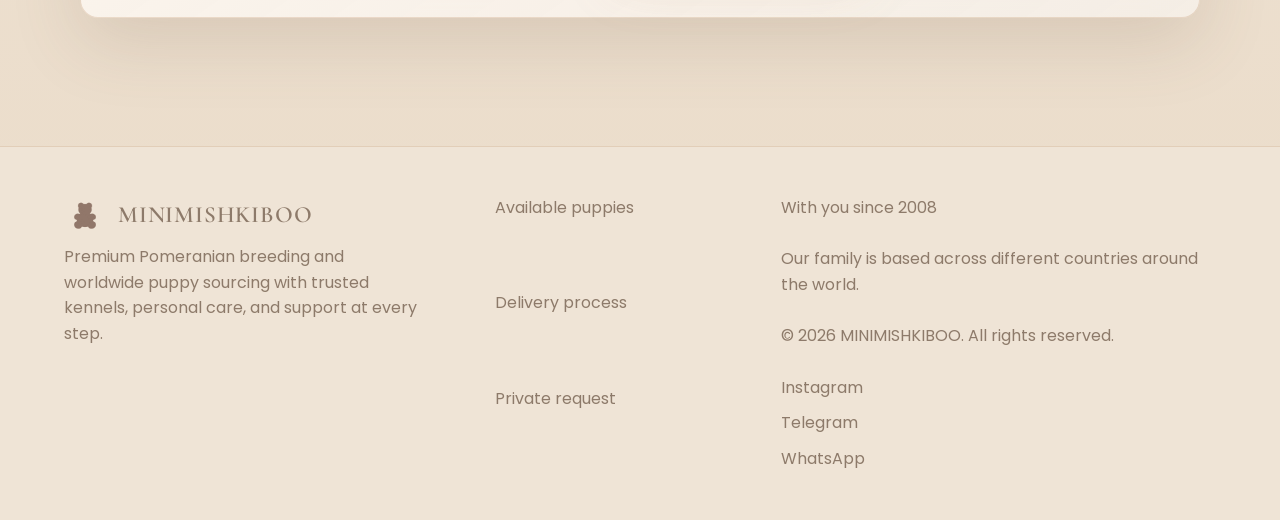
==== commit 8d5c2b16: "update" ====
--- a/index.html
+++ b/index.html
@@ -157,22 +157,32 @@
       </div>
     </section>
 
-    <section class="section" aria-labelledby="reviews-preview-title">
-      <div class="section__head reveal">
-        <p class="eyebrow">Client notes</p>
-        <h2 id="reviews-preview-title">Confidence, clarity, and warm arrivals</h2>
-      </div>
-      <div class="review-shell reveal">
-        <button class="carousel-arrow carousel-arrow--prev" type="button" data-review-prev aria-label="Previous review"></button>
-        <div class="reviews-track" id="reviewsTrack" aria-live="polite">
-          <article class="review-card is-active"><img src="images/clients/client-1.svg" alt="Family with a puppy"><div><div class="stars" aria-label="Rating 5 out of 5"></div><p class="review-card__text">MINIMISHKIBOO turned a complicated international search into a calm, guided experience.</p><h3>Anna Morozova</h3><span>Dubai, UAE</span></div></article>
-          <article class="review-card"><img src="images/clients/client-2.svg" alt="Client with a puppy"><div><div class="stars" aria-label="Rating 5 out of 5"></div><p class="review-card__text">The shortlist felt thoughtful, not random. Delivery and aftercare were handled beautifully.</p><h3>Mark and Sophia</h3><span>London, UK</span></div></article>
-        </div>
-        <button class="carousel-arrow carousel-arrow--next" type="button" data-review-next aria-label="Next review"></button>
-        <div class="review-dots" id="reviewDots" aria-label="Review indicators"></div>
-      </div>
-      <div class="section-cta reveal">
-        <a class="button button--glass" href="reviews.html">Read more reviews</a>
+    <section class="section client-experience client-experience--preview" aria-labelledby="client-experience-preview-title">
+      <div class="client-experience__shell reveal">
+        <div class="client-experience__intro">
+          <p class="eyebrow">Client Experience</p>
+          <h2 id="client-experience-preview-title">Arrival moments, family stories, and care beyond homecoming</h2>
+        </div>
+        <div class="client-experience-preview-grid">
+          <article class="arrival-media-card">
+            <span class="arrival-media-card__type">Arrival Moments</span>
+            <strong>Photos and videos coming soon</strong>
+            <p>Placeholder space for future delivery clips and first days at home.</p>
+          </article>
+          <article class="client-story-card">
+            <img src="images/clients/client-1.svg" alt="Placeholder portrait for a client story">
+            <p>“We felt supported from the very first message until the puppy arrived home.”</p>
+            <span>Client Stories</span>
+          </article>
+          <article class="client-care-block client-care-block--compact">
+            <p class="eyebrow">Care &amp; Guidance</p>
+            <h3>Everything is guided by us.</h3>
+            <p>We remain close, attentive to every detail, and close beyond arrival.</p>
+          </article>
+        </div>
+        <div class="section-cta">
+          <a class="button button--glass" href="client-experience.html">View client experience</a>
+        </div>
       </div>
     </section>
 
--- a/styles.css
+++ b/styles.css
@@ -515,6 +515,48 @@
   margin-bottom: 0;
 }
 
+.contact-hero {
+  min-height: 66svh;
+}
+
+.contact-hero__content {
+  width: 100%;
+  max-width: 900px;
+  min-width: 0;
+}
+
+.contact-hero__title {
+  max-width: 880px;
+  margin-bottom: clamp(24px, 3.2vw, 34px);
+  font-family: var(--brand-font);
+  font-size: clamp(3.15rem, 6.8vw, 6.65rem);
+  font-weight: 600;
+  line-height: 0.94;
+  letter-spacing: 0.015em;
+  overflow-wrap: break-word;
+}
+
+.contact-hero__title span {
+  display: block;
+}
+
+.contact-hero__text {
+  display: grid;
+  gap: clamp(14px, 1.8vw, 18px);
+  width: 100%;
+  max-width: 720px;
+  min-width: 0;
+}
+
+.contact-hero__text p {
+  margin-bottom: 0;
+  color: var(--text-muted);
+  font-size: clamp(1rem, 1.55vw, 1.16rem);
+  font-weight: 400;
+  line-height: 1.78;
+  overflow-wrap: break-word;
+}
+
 .hero::after,
 .section--dark::after,
 .lead-section::after {
@@ -1287,6 +1329,290 @@
   border: 1px solid rgba(198, 162, 126, 0.34);
   border-radius: 22px;
   box-shadow: 0 24px 70px rgba(110, 86, 66, 0.22);
+}
+
+.page-hero.client-experience-hero {
+  min-height: 46svh;
+}
+
+.client-experience-hero__content {
+  width: 100%;
+  max-width: 980px;
+  min-width: 0;
+}
+
+.client-experience {
+  background:
+    radial-gradient(circle at 84% 8%, rgba(198, 162, 126, 0.16), transparent 28%),
+    linear-gradient(180deg, rgba(255, 249, 243, 0.46), rgba(239, 228, 214, 0.54));
+}
+
+.client-experience__shell {
+  position: relative;
+  z-index: 1;
+  display: grid;
+  gap: clamp(28px, 5vw, 58px);
+  width: min(1180px, 100%);
+  margin: 0 auto;
+}
+
+.client-experience__intro {
+  max-width: 760px;
+  min-width: 0;
+}
+
+.client-experience__intro h2 {
+  margin-bottom: 0;
+  font-family: var(--brand-font);
+  font-size: clamp(2.8rem, 6vw, 5.8rem);
+  font-weight: 600;
+  line-height: 0.98;
+  letter-spacing: 0.01em;
+  overflow-wrap: break-word;
+}
+
+.client-experience__chapter {
+  display: grid;
+  gap: clamp(18px, 3vw, 28px);
+  min-width: 0;
+}
+
+.client-experience__chapter-head {
+  display: grid;
+  grid-template-columns: auto minmax(0, 1fr);
+  gap: 18px;
+  align-items: start;
+  max-width: 760px;
+}
+
+.client-experience__chapter-head > span {
+  display: grid;
+  width: 44px;
+  height: 44px;
+  place-items: center;
+  color: var(--text-soft);
+  font-size: 0.74rem;
+  font-weight: 800;
+  letter-spacing: 0.12em;
+  background: rgba(255, 249, 243, 0.72);
+  border: 1px solid var(--line);
+  border-radius: 50%;
+}
+
+.client-experience__chapter-head h3,
+.client-care-block h3 {
+  margin-bottom: 8px;
+  color: var(--white);
+  font-family: var(--brand-font);
+  font-size: clamp(2rem, 4vw, 3.65rem);
+  font-weight: 600;
+  line-height: 1;
+  letter-spacing: 0.01em;
+}
+
+.client-experience__chapter-head p,
+.arrival-media-card p,
+.client-story-card span,
+.client-care-block p {
+  color: var(--text-muted);
+  overflow-wrap: anywhere;
+}
+
+.arrival-media-grid,
+.client-stories-grid,
+.client-experience-preview-grid {
+  display: grid;
+  grid-template-columns: repeat(3, minmax(0, 1fr));
+  gap: clamp(14px, 2vw, 20px);
+  min-width: 0;
+}
+
+.arrival-media-card,
+.client-story-card,
+.client-care-block {
+  position: relative;
+  min-width: 0;
+  overflow: hidden;
+  background: linear-gradient(145deg, rgba(255, 249, 243, 0.90), rgba(247, 242, 236, 0.76));
+  border: 1px solid var(--line);
+  border-radius: 22px;
+  box-shadow: 0 20px 58px rgba(110, 86, 66, 0.13);
+}
+
+.arrival-media-card {
+  display: flex;
+  min-height: 300px;
+  flex-direction: column;
+  justify-content: flex-end;
+  padding: clamp(20px, 3vw, 30px);
+  background:
+    linear-gradient(180deg, rgba(255, 249, 243, 0.10), rgba(63, 48, 38, 0.12)),
+    radial-gradient(circle at 70% 22%, rgba(198, 162, 126, 0.24), transparent 34%),
+    linear-gradient(145deg, rgba(255, 249, 243, 0.94), rgba(234, 219, 200, 0.64));
+}
+
+.arrival-media-card::before {
+  position: absolute;
+  inset: 18px;
+  content: "";
+  pointer-events: none;
+  border: 1px solid rgba(139, 107, 78, 0.16);
+  border-radius: 18px;
+}
+
+.arrival-media-card::after {
+  position: absolute;
+  top: 28px;
+  right: 28px;
+  width: 54px;
+  height: 54px;
+  content: "";
+  background:
+    linear-gradient(90deg, rgba(110, 86, 66, 0.64) 0 0) 20px 17px / 18px 20px no-repeat,
+    rgba(255, 249, 243, 0.58);
+  clip-path: polygon(0 0, 100% 50%, 0 100%);
+  filter: drop-shadow(0 14px 24px rgba(110, 86, 66, 0.12));
+  opacity: 0.44;
+}
+
+.arrival-media-card--wide {
+  grid-column: span 2;
+}
+
+.arrival-media-card__type {
+  width: fit-content;
+  margin-bottom: auto;
+  padding: 8px 12px;
+  color: var(--text-soft);
+  font-size: 0.72rem;
+  font-weight: 800;
+  letter-spacing: 0.12em;
+  text-transform: uppercase;
+  background: rgba(255, 249, 243, 0.68);
+  border: 1px solid rgba(198, 162, 126, 0.32);
+  border-radius: 999px;
+}
+
+.arrival-media-card strong {
+  position: relative;
+  z-index: 1;
+  display: block;
+  max-width: 14ch;
+  margin-bottom: 10px;
+  color: var(--white);
+  font-family: var(--brand-font);
+  font-size: clamp(2rem, 3.6vw, 3.6rem);
+  font-weight: 600;
+  line-height: 0.98;
+}
+
+.arrival-media-card p {
+  position: relative;
+  z-index: 1;
+  max-width: 34ch;
+  margin-bottom: 0;
+  line-height: 1.7;
+}
+
+.client-story-card {
+  display: grid;
+  gap: 18px;
+  padding: clamp(18px, 2.6vw, 26px);
+}
+
+.client-story-card img {
+  width: 100%;
+  aspect-ratio: 4 / 3;
+  object-fit: cover;
+  background: rgba(234, 219, 200, 0.42);
+  border: 1px solid rgba(198, 162, 126, 0.28);
+  border-radius: 18px;
+}
+
+.client-story-card p {
+  margin-bottom: 0;
+  color: var(--white);
+  font-family: var(--brand-font);
+  font-size: clamp(1.58rem, 2.6vw, 2.35rem);
+  font-weight: 600;
+  line-height: 1.08;
+}
+
+.client-story-card span {
+  font-size: 0.78rem;
+  font-weight: 800;
+  letter-spacing: 0.12em;
+  text-transform: uppercase;
+}
+
+.client-care-block {
+  display: grid;
+  grid-template-columns: minmax(260px, 0.78fr) minmax(0, 1fr);
+  gap: clamp(22px, 4vw, 52px);
+  align-items: center;
+  padding: clamp(28px, 5vw, 58px);
+  background:
+    radial-gradient(circle at 88% 12%, rgba(198, 162, 126, 0.18), transparent 30%),
+    linear-gradient(145deg, rgba(255, 249, 243, 0.94), rgba(234, 219, 200, 0.58));
+}
+
+.client-care-block::before {
+  position: absolute;
+  right: clamp(22px, 5vw, 58px);
+  bottom: clamp(18px, 4vw, 42px);
+  content: "\201C";
+  color: rgba(139, 107, 78, 0.14);
+  font-family: var(--brand-font);
+  font-size: clamp(6rem, 13vw, 12rem);
+  line-height: 0.7;
+  pointer-events: none;
+}
+
+.client-care-block h3 {
+  margin-bottom: 0;
+}
+
+.client-care-block__copy {
+  position: relative;
+  z-index: 1;
+  display: grid;
+  gap: 14px;
+}
+
+.client-care-block p {
+  margin-bottom: 0;
+  font-size: clamp(1rem, 1.6vw, 1.16rem);
+  line-height: 1.78;
+}
+
+.client-care-block__copy p:first-child {
+  color: var(--text-soft);
+  font-size: clamp(1.1rem, 2vw, 1.34rem);
+}
+
+.client-experience--preview .client-experience__shell {
+  gap: clamp(22px, 4vw, 36px);
+}
+
+.client-experience-preview-grid {
+  align-items: stretch;
+}
+
+.client-experience--preview .arrival-media-card,
+.client-experience--preview .client-story-card,
+.client-care-block--compact {
+  min-height: 320px;
+}
+
+.client-care-block--compact {
+  display: flex;
+  flex-direction: column;
+  justify-content: flex-end;
+}
+
+.client-care-block--compact h3 {
+  margin-bottom: 14px;
+  font-size: clamp(2rem, 3vw, 3rem);
 }
 
 .review-shell {
@@ -3197,6 +3523,10 @@
     padding-top: clamp(52px, 9vw, 88px);
   }
 
+  .contact-hero__content {
+    max-width: 820px;
+  }
+
   .special-order-hero {
     grid-template-columns: 1fr;
     min-height: auto;
@@ -3257,6 +3587,17 @@
   .lead-panel,
   .name-generator,
   .footer {
+    grid-template-columns: 1fr;
+  }
+
+  .arrival-media-grid,
+  .client-stories-grid,
+  .client-experience-preview-grid {
+    grid-template-columns: 1fr 1fr;
+  }
+
+  .client-care-block,
+  .client-care-block--compact {
     grid-template-columns: 1fr;
   }
 
@@ -3354,6 +3695,34 @@
     padding-bottom: 22px;
   }
 
+  .contact-hero {
+    min-height: auto;
+  }
+
+  .contact-hero__title {
+    width: min(100%, calc(100vw - 44px));
+    max-width: 11ch;
+    font-size: clamp(2.58rem, 12.4vw, 3.65rem);
+    line-height: 0.98;
+    letter-spacing: 0.01em;
+  }
+
+  .contact-hero__title span:last-child {
+    max-width: 10ch;
+    margin-top: 8px;
+  }
+
+  .contact-hero__text {
+    gap: 13px;
+    width: min(100%, calc(100vw - 44px));
+    max-width: 31.5ch;
+  }
+
+  .contact-hero__text p {
+    font-size: 0.98rem;
+    line-height: 1.72;
+  }
+
   h1 {
     font-size: clamp(2.45rem, 13vw, 3.55rem);
     line-height: 1.02;
@@ -3494,6 +3863,107 @@
 
   .delivery-video {
     border-radius: 18px;
+  }
+
+  .page-hero.client-experience-hero {
+    min-height: auto;
+    align-items: start;
+    padding-top: 96px;
+    padding-bottom: 58px;
+  }
+
+  .client-experience__shell {
+    gap: 28px;
+  }
+
+  .client-experience__intro h2 {
+    max-width: 10.5ch;
+    font-size: clamp(2.35rem, 11vw, 3.45rem);
+    line-height: 1;
+  }
+
+  .client-experience-hero__content p,
+  .client-experience-hero .section__head p:not(.eyebrow),
+  .client-experience__chapter-head p,
+  .arrival-media-card p,
+  .client-story-card p,
+  .client-care-block p {
+    max-width: 25ch;
+    overflow-wrap: anywhere;
+  }
+
+  .client-experience__chapter-head {
+    grid-template-columns: 1fr;
+    gap: 12px;
+  }
+
+  .client-experience__chapter-head > span {
+    width: 38px;
+    height: 38px;
+  }
+
+  .client-experience__chapter-head h3,
+  .client-care-block h3 {
+    font-size: clamp(2.05rem, 10vw, 3rem);
+  }
+
+  .arrival-media-grid,
+  .client-stories-grid,
+  .client-experience-preview-grid {
+    grid-template-columns: 1fr;
+  }
+
+  .arrival-media-card,
+  .client-experience--preview .arrival-media-card,
+  .client-experience--preview .client-story-card,
+  .client-care-block--compact {
+    min-height: 278px;
+  }
+
+  .arrival-media-card--wide {
+    grid-column: auto;
+  }
+
+  .arrival-media-card {
+    padding: 20px;
+    border-radius: 18px;
+  }
+
+  .arrival-media-card::before {
+    inset: 14px;
+    border-radius: 15px;
+  }
+
+  .arrival-media-card::after {
+    top: 22px;
+    right: 22px;
+    width: 44px;
+    height: 44px;
+  }
+
+  .arrival-media-card strong {
+    max-width: 13ch;
+    font-size: clamp(2rem, 10vw, 3rem);
+  }
+
+  .client-story-card,
+  .client-care-block {
+    padding: 20px;
+    border-radius: 18px;
+  }
+
+  .client-story-card img {
+    aspect-ratio: 16 / 10;
+    border-radius: 15px;
+  }
+
+  .client-story-card p {
+    font-size: clamp(1.55rem, 7vw, 2.12rem);
+  }
+
+  .client-care-block p {
+    font-size: 0.98rem;
+    line-height: 1.72;
   }
 
   .review-shell {
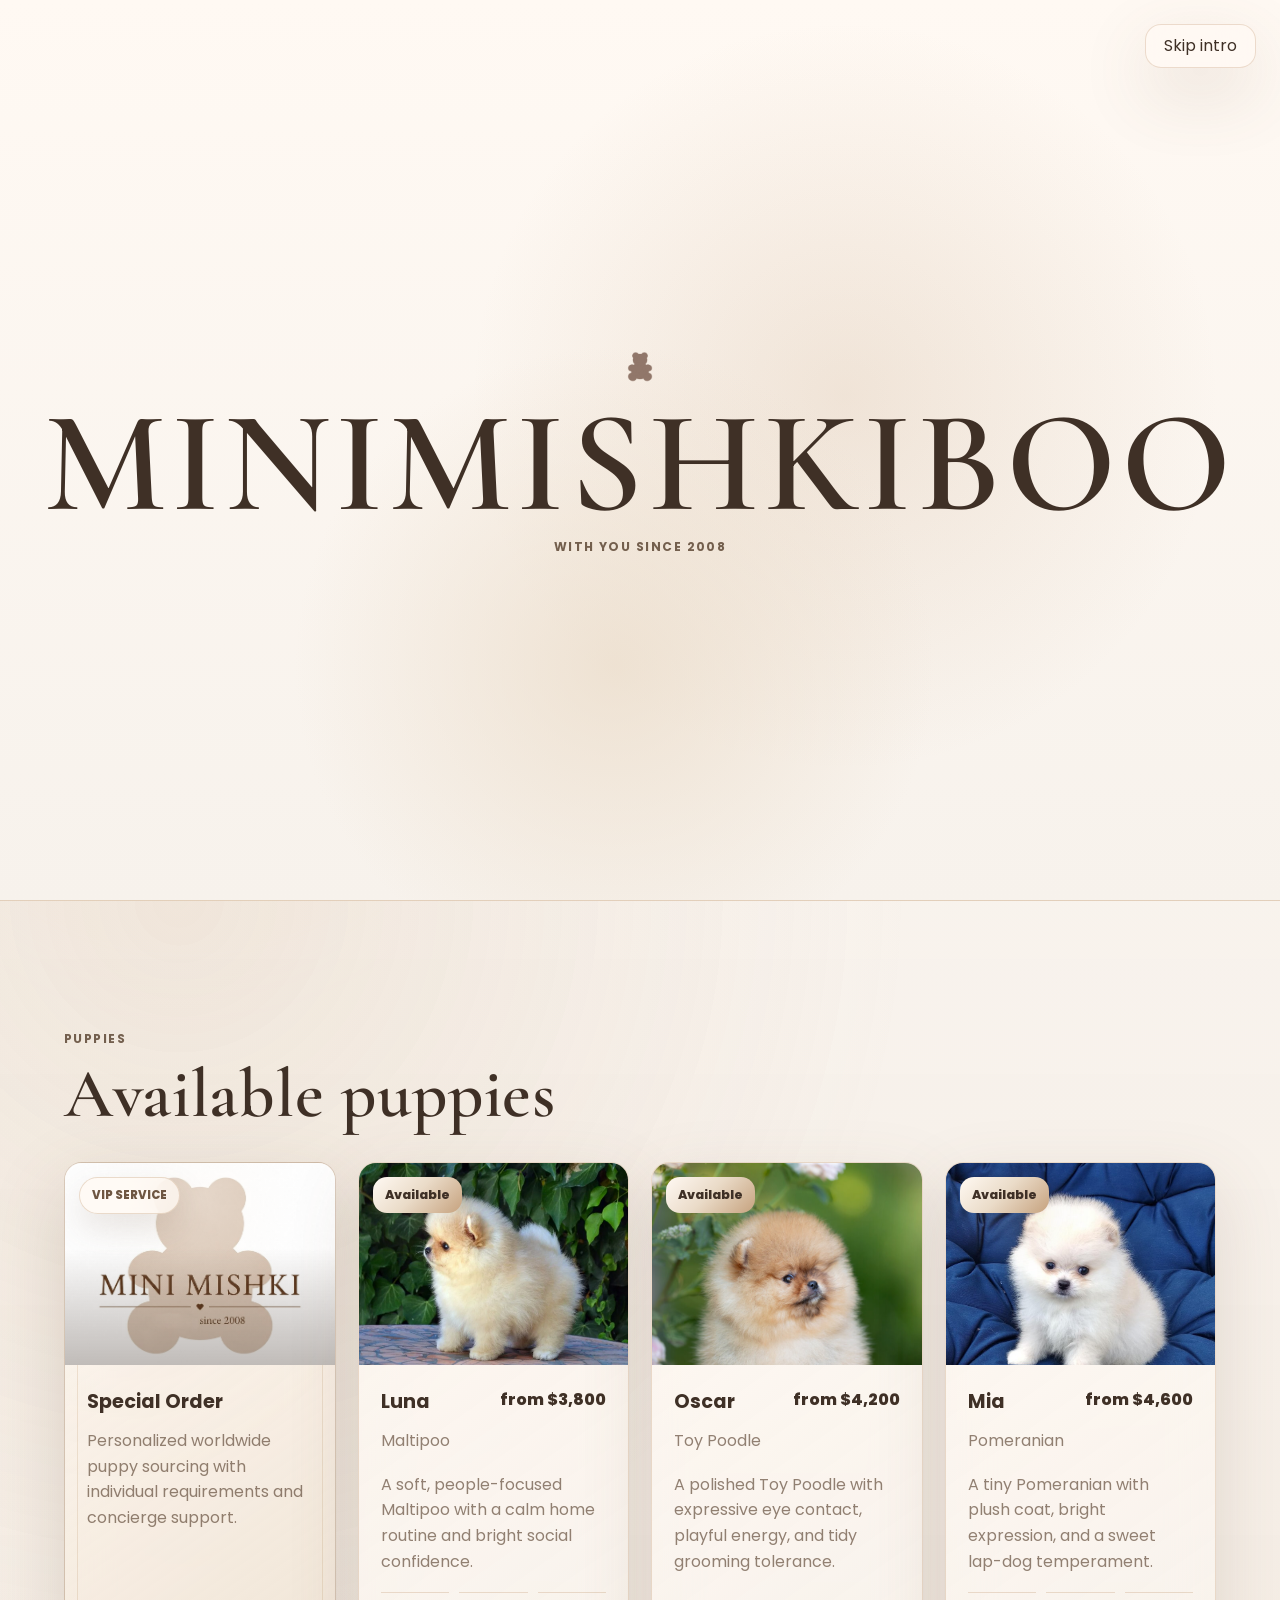
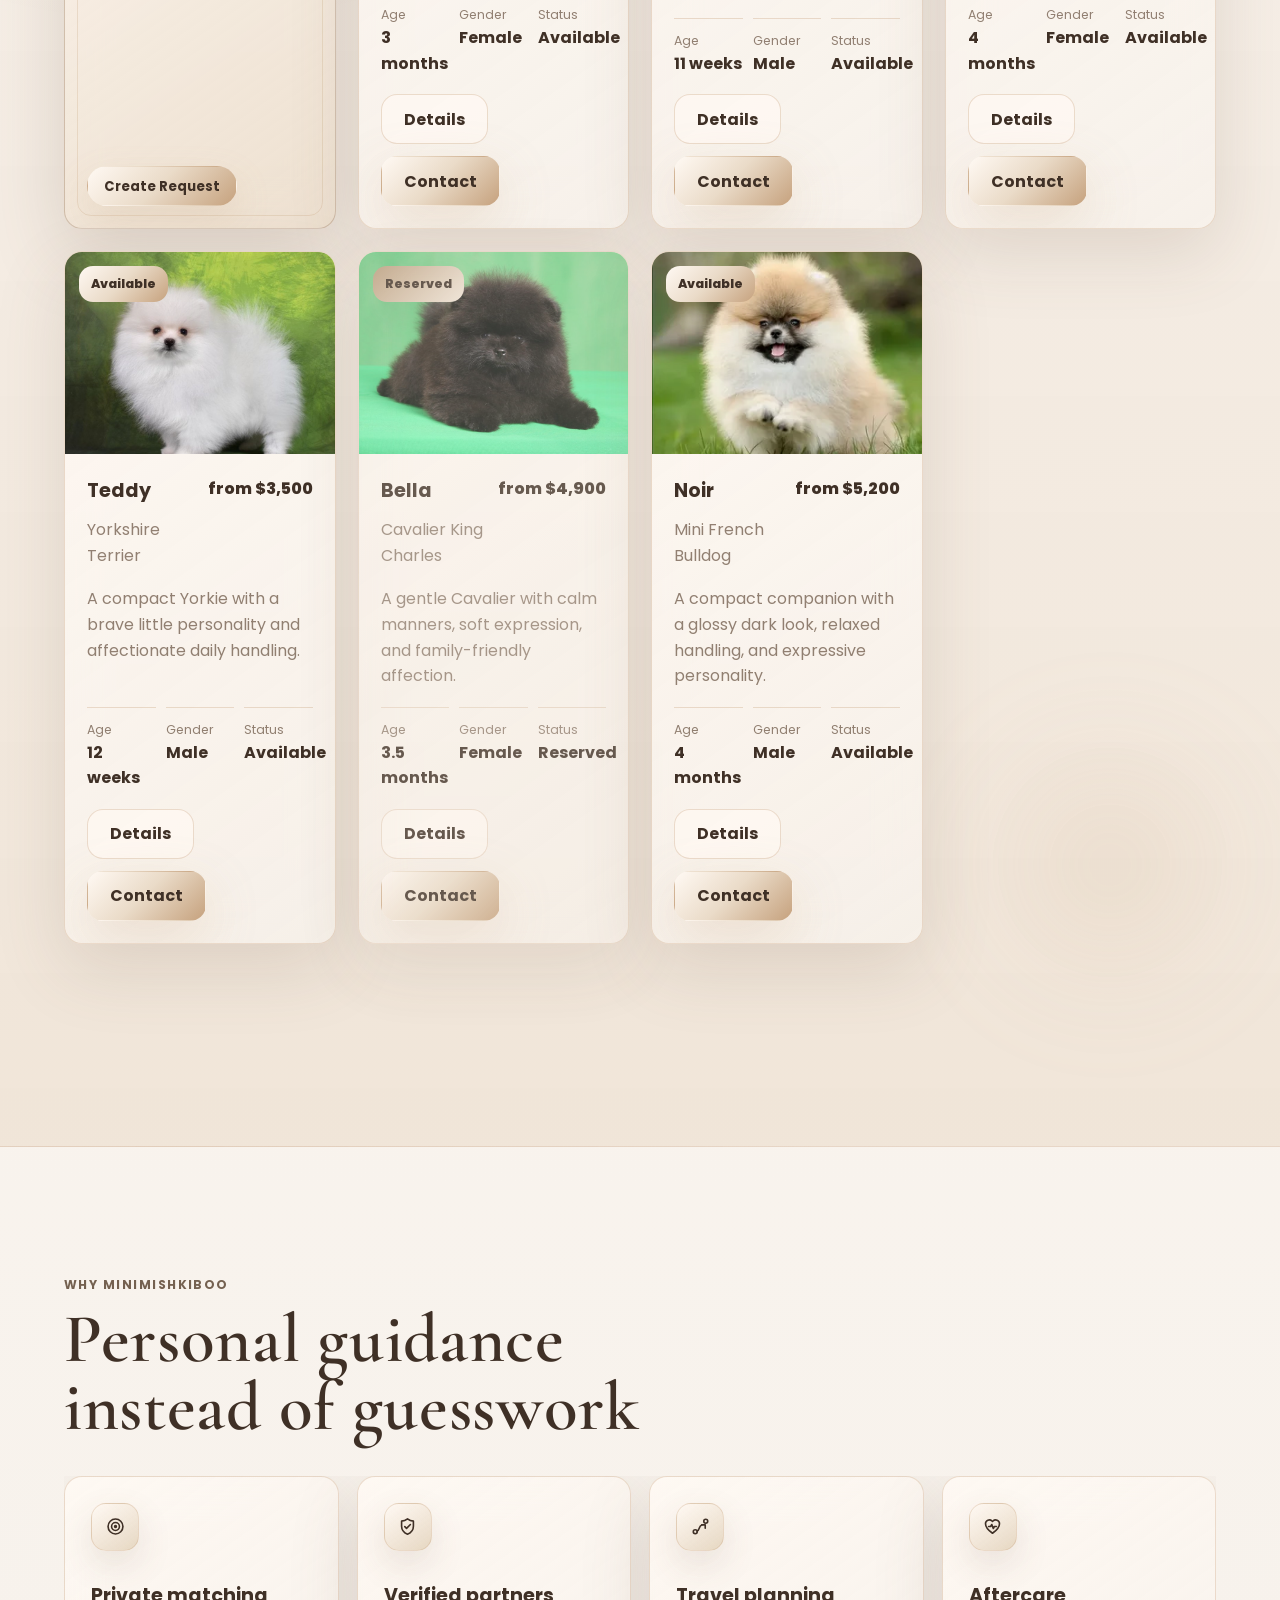
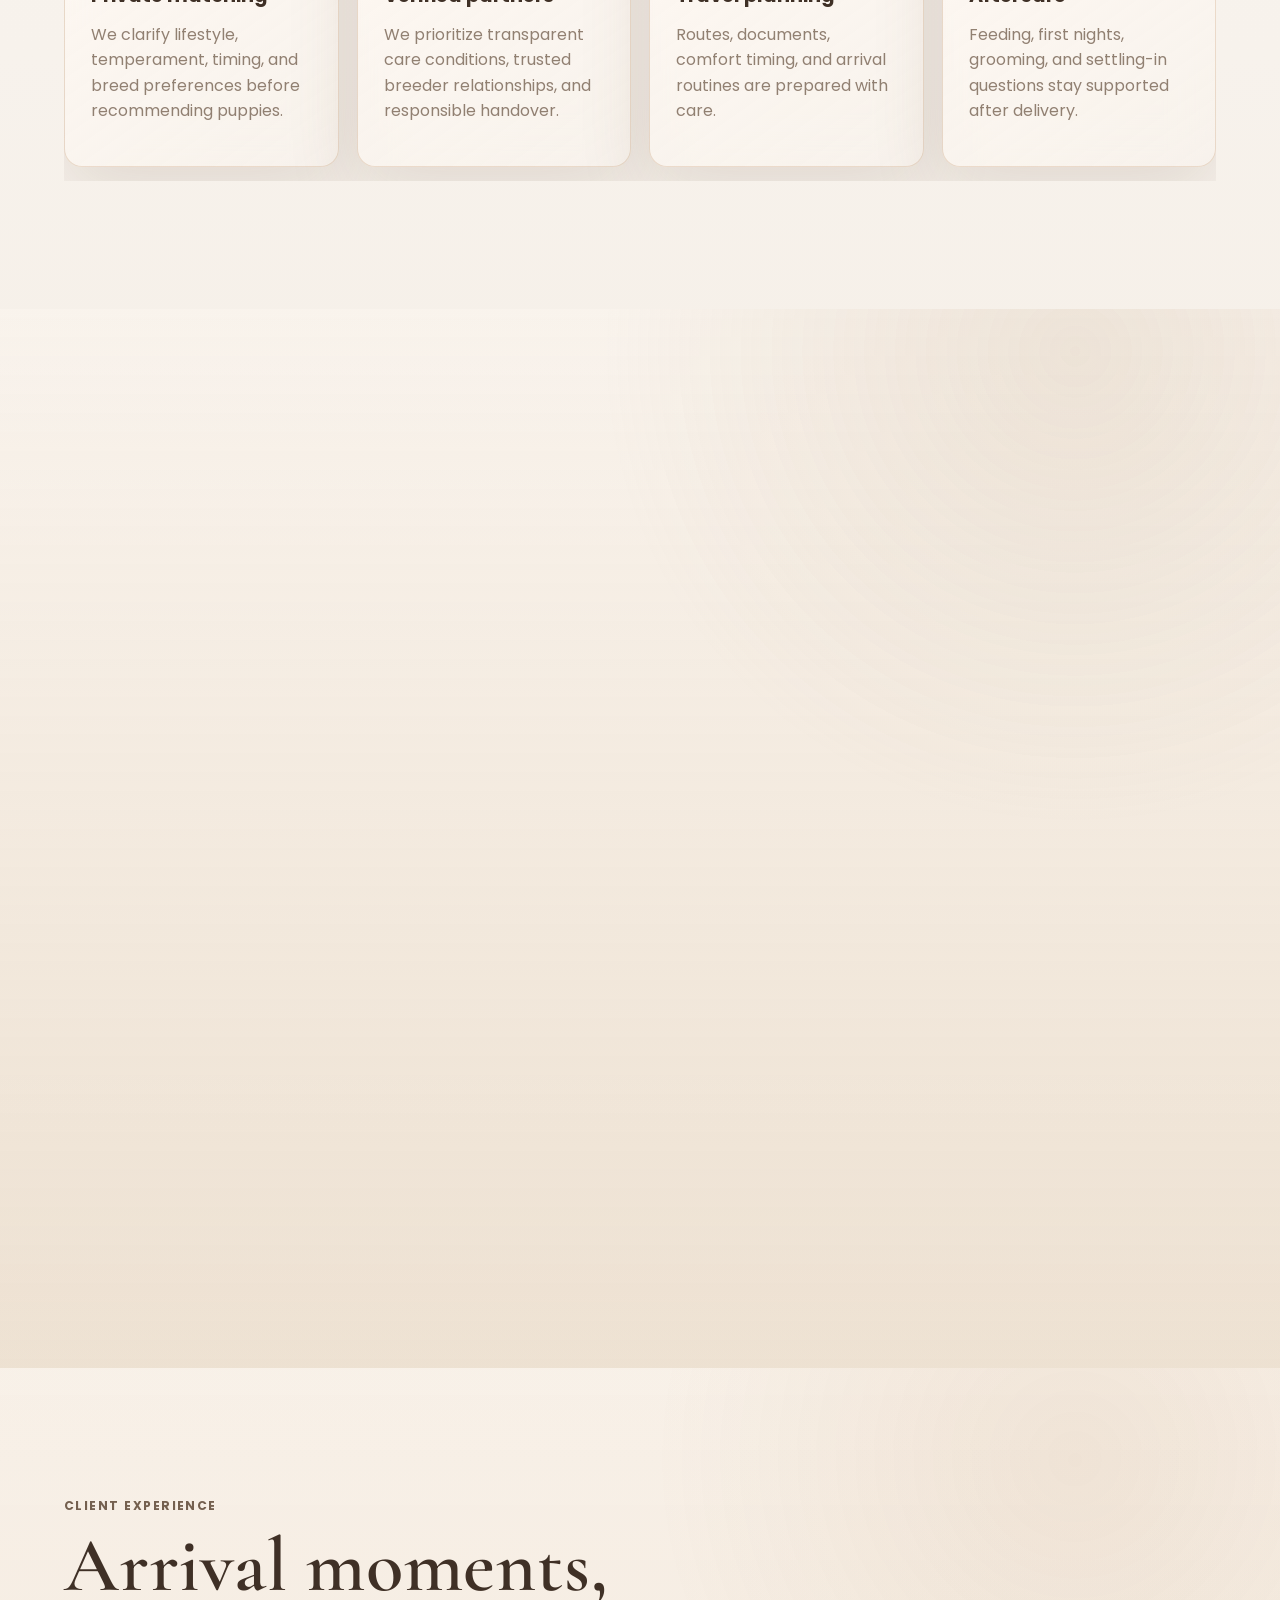
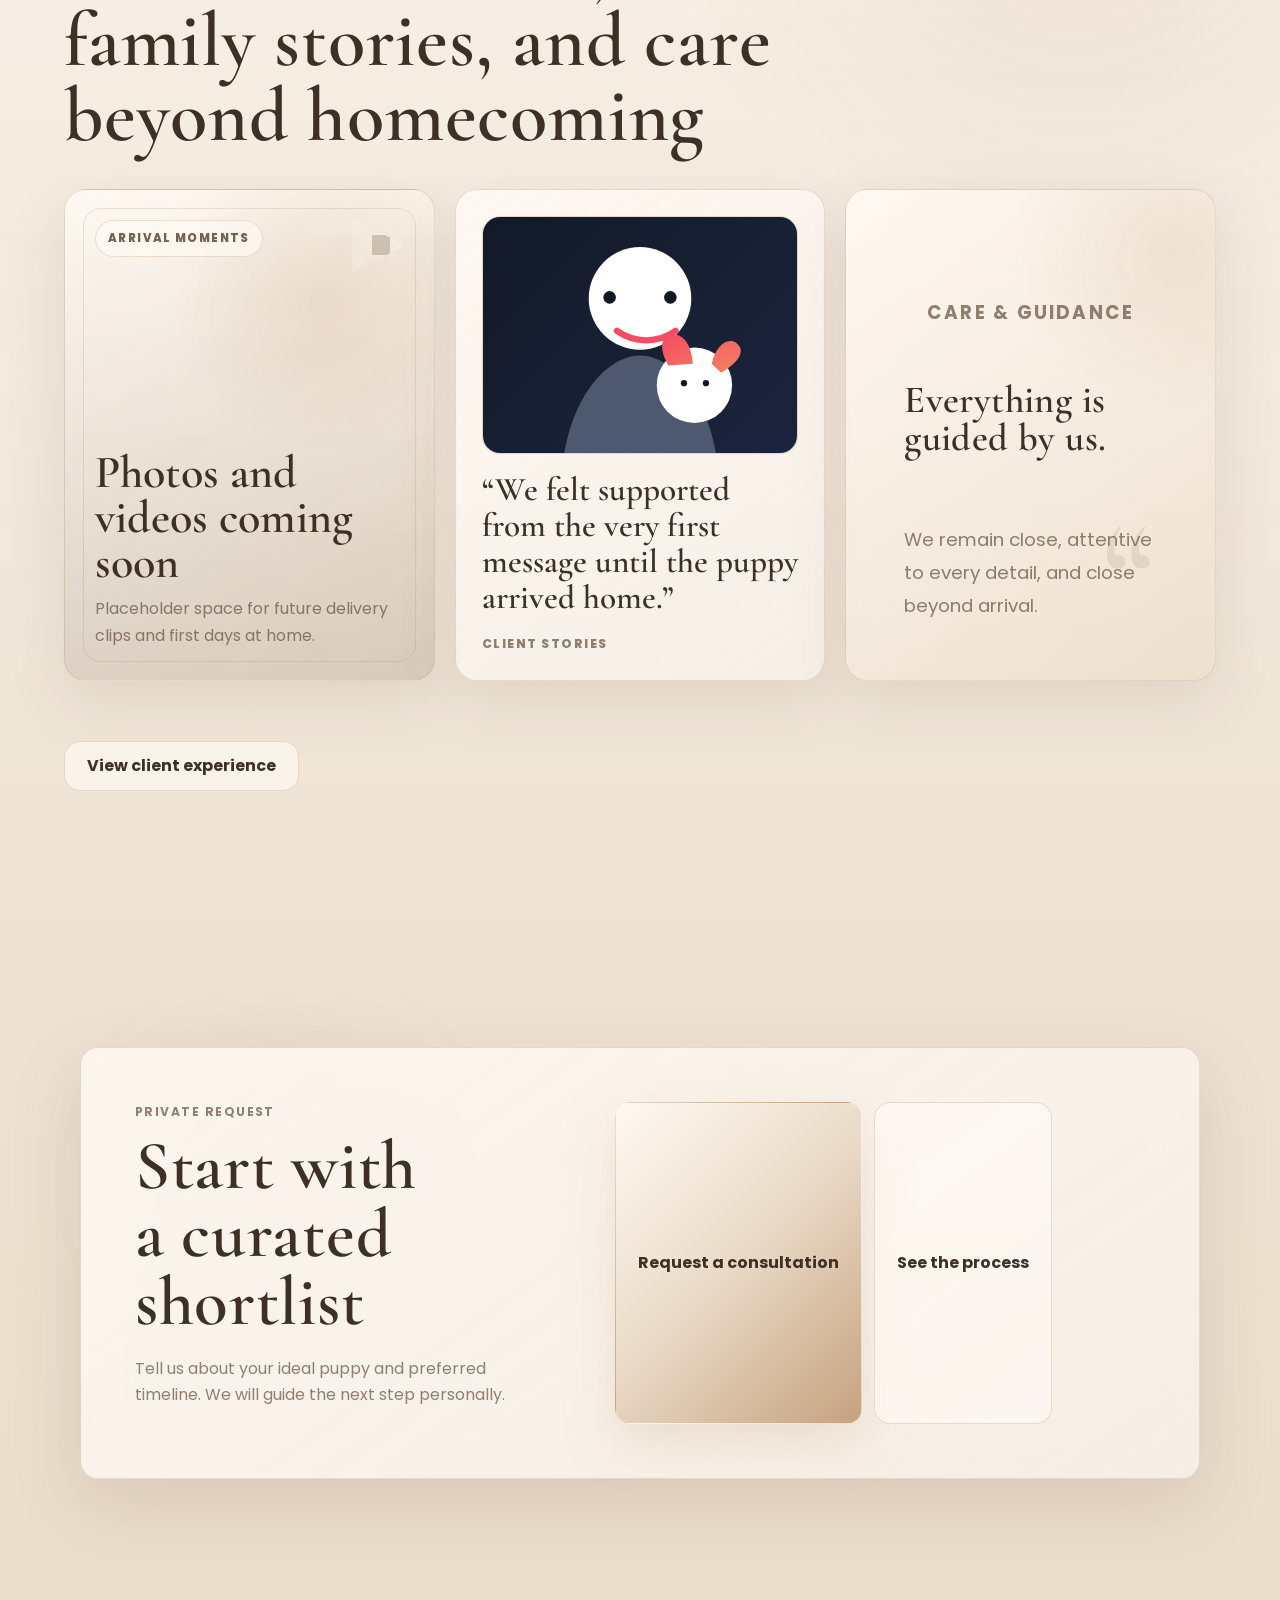
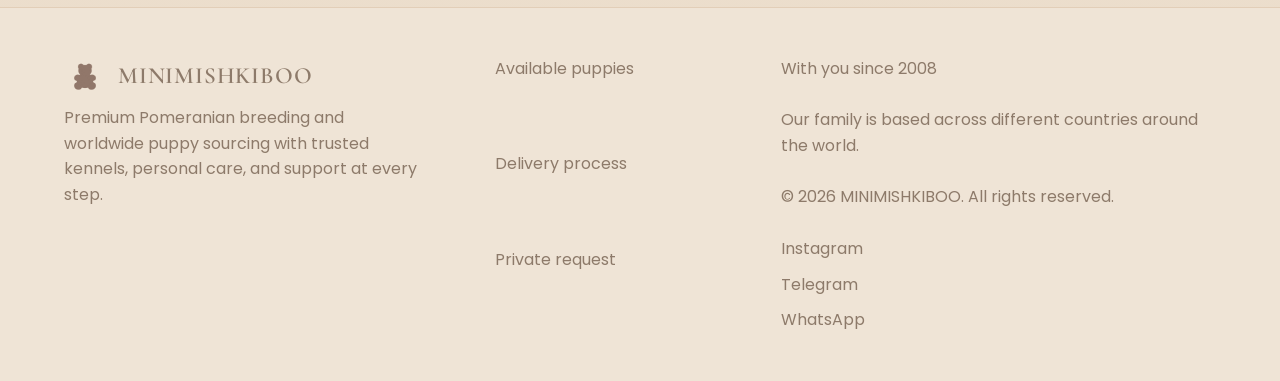
==== commit 6d89c832: "update" ====
--- a/index.html
+++ b/index.html
@@ -64,7 +64,6 @@
       <div class="section__head reveal">
         <p class="eyebrow">Puppies</p>
         <h2 id="featured-title">Available puppies</h2>
-        <p>Browse current companions with private profiles, calm guidance, and worldwide sourcing support.</p>
       </div>
       <div class="puppy-grid reveal" id="puppyGrid"></div>
       <div class="section-cta reveal">
--- a/styles.css
+++ b/styles.css
@@ -618,9 +618,11 @@
 h2 {
   margin-bottom: 20px;
   color: var(--white);
-  font-weight: 800;
+  font-family: var(--brand-font);
+  font-weight: 600;
   line-height: 0.98;
-  letter-spacing: 0;
+  letter-spacing: 0.01em;
+  text-wrap: balance;
 }
 
 h1 {
@@ -1753,33 +1755,6 @@
   align-items: stretch;
 }
 
-.catalog-controls {
-  position: relative;
-  z-index: 1;
-  display: grid;
-  grid-template-columns: repeat(5, minmax(0, 1fr));
-  gap: 12px;
-  margin-bottom: 18px;
-  padding: 16px;
-  background: rgba(234, 219, 200, 0.52);
-  border: 1px solid var(--line);
-  border-radius: 18px;
-  backdrop-filter: blur(18px);
-}
-
-.catalog-controls label {
-  display: grid;
-  min-width: 0;
-  gap: 8px;
-}
-
-.catalog-controls span {
-  color: var(--text-soft);
-  font-size: 0.78rem;
-  font-weight: 800;
-}
-
-.catalog-controls select,
 .lead-form select {
   width: 100%;
   max-width: 100%;
@@ -1799,18 +1774,9 @@
   transition: border-color 0.3s ease, box-shadow 0.3s ease, background-color 0.3s ease;
 }
 
-.catalog-controls select:focus,
 .lead-form select:focus {
   border-color: var(--line-hot);
   box-shadow: 0 0 0 4px rgba(198, 162, 126, 0.24);
-}
-
-.catalog-count {
-  position: relative;
-  z-index: 1;
-  margin: 0 0 18px;
-  color: var(--text-soft);
-  font-weight: 700;
 }
 
 .catalog-empty {
@@ -3412,14 +3378,14 @@
 
   .bottom-nav {
     position: fixed;
-    right: max(12px, env(safe-area-inset-right));
+    right: auto;
     bottom: 0;
-    left: max(12px, env(safe-area-inset-left));
+    left: 50%;
     z-index: 60;
     display: grid;
     grid-template-columns: repeat(5, minmax(0, 1fr));
     gap: 4px;
-    max-width: 720px;
+    width: min(720px, calc(100vw - 24px));
     margin: 0 auto;
     padding: 10px 10px calc(10px + env(safe-area-inset-bottom));
     background:
@@ -3429,20 +3395,22 @@
     border-radius: 24px 24px 0 0;
     box-shadow: 0 -18px 54px rgba(110, 86, 66, 0.18);
     backdrop-filter: blur(22px);
-    transform: translateZ(0);
+    transform: translateX(-50%) translateZ(0);
   }
 
   .bottom-nav__link {
     position: relative;
     display: grid;
     min-width: 0;
-    min-height: 58px;
+    min-height: 54px;
     place-items: center;
     gap: 4px;
-    padding: 7px 4px 6px;
+    padding: 6px 3px 5px;
     color: var(--text-muted);
-    font-size: 0.72rem;
+    font-size: 0.68rem;
     font-weight: 800;
+    line-height: 1;
+    white-space: nowrap;
     border: 1px solid transparent;
     border-radius: 17px;
     transition: color 0.25s ease, background 0.25s ease, border-color 0.25s ease, box-shadow 0.25s ease, transform 0.25s ease;
@@ -3697,47 +3665,86 @@
 
   .contact-hero {
     min-height: auto;
+    padding-top: 78px;
+    padding-bottom: 56px;
   }
 
   .contact-hero__title {
     width: min(100%, calc(100vw - 44px));
-    max-width: 11ch;
-    font-size: clamp(2.58rem, 12.4vw, 3.65rem);
-    line-height: 0.98;
-    letter-spacing: 0.01em;
+    max-width: 100%;
+    margin-bottom: 18px;
+    font-size: clamp(1.44rem, 5.55vw, 1.72rem);
+    line-height: 1.08;
+    letter-spacing: 0.012em;
+  }
+
+  .contact-hero__title span:first-child {
+    display: block;
+    white-space: nowrap;
   }
 
   .contact-hero__title span:last-child {
-    max-width: 10ch;
-    margin-top: 8px;
+    display: block;
+    max-width: 100%;
+    margin-top: 7px;
+    color: var(--text-soft);
+    font-size: clamp(1.18rem, 4.8vw, 1.42rem);
+    font-weight: 500;
+    line-height: 1.12;
+    letter-spacing: 0.018em;
   }
 
   .contact-hero__text {
-    gap: 13px;
+    gap: 12px;
     width: min(100%, calc(100vw - 44px));
-    max-width: 31.5ch;
+    max-width: 33ch;
   }
 
   .contact-hero__text p {
-    font-size: 0.98rem;
-    line-height: 1.72;
+    font-size: 0.96rem;
+    line-height: 1.68;
   }
 
   h1 {
-    font-size: clamp(2.45rem, 13vw, 3.55rem);
+    font-size: clamp(2.25rem, 11vw, 3.35rem);
     line-height: 1.02;
   }
 
   #hero-title {
     margin-bottom: 18px;
-    font-size: clamp(2.08rem, 9.6vw, 3.35rem);
+    font-size: clamp(1.86rem, 8.4vw, 3.05rem);
     line-height: 0.98;
     letter-spacing: 0.024em;
   }
 
   h2 {
-    font-size: clamp(2rem, 10vw, 2.9rem);
+    font-size: clamp(1.9rem, 8.6vw, 2.65rem);
     line-height: 1.04;
+  }
+
+  .section__head {
+    margin-bottom: 24px;
+  }
+
+  .section__head h2 {
+    max-width: 16.5ch;
+  }
+
+  #featured-title {
+    max-width: none;
+    font-size: clamp(2.02rem, 9vw, 2.55rem);
+    white-space: nowrap;
+  }
+
+  #why-title,
+  .lead-panel__copy h2 {
+    max-width: 18ch;
+    font-size: clamp(2rem, 8.2vw, 2.7rem);
+    line-height: 1.02;
+  }
+
+  .lead-panel__copy h2 {
+    max-width: 18ch;
   }
 
   .hero__text {
@@ -3769,6 +3776,10 @@
     padding-left: 16px;
     border-radius: 14px;
     text-align: center;
+  }
+
+  .bottom-nav {
+    width: min(420px, calc(100vw - 24px));
   }
 
   .facts-carousel {
@@ -4005,12 +4016,6 @@
     grid-template-columns: repeat(2, minmax(0, 1fr));
     gap: clamp(10px, 3vw, 14px);
     padding-bottom: calc(22px + env(safe-area-inset-bottom));
-  }
-
-  .catalog-controls {
-    grid-template-columns: 1fr;
-    padding: 14px;
-    border-radius: 16px;
   }
 
   .puppy-card {
@@ -4487,7 +4492,7 @@
   }
 
   #hero-title {
-    font-size: clamp(1.92rem, 9.2vw, 2.25rem);
+    font-size: clamp(1.72rem, 8vw, 2.08rem);
   }
 
   .page-hero,
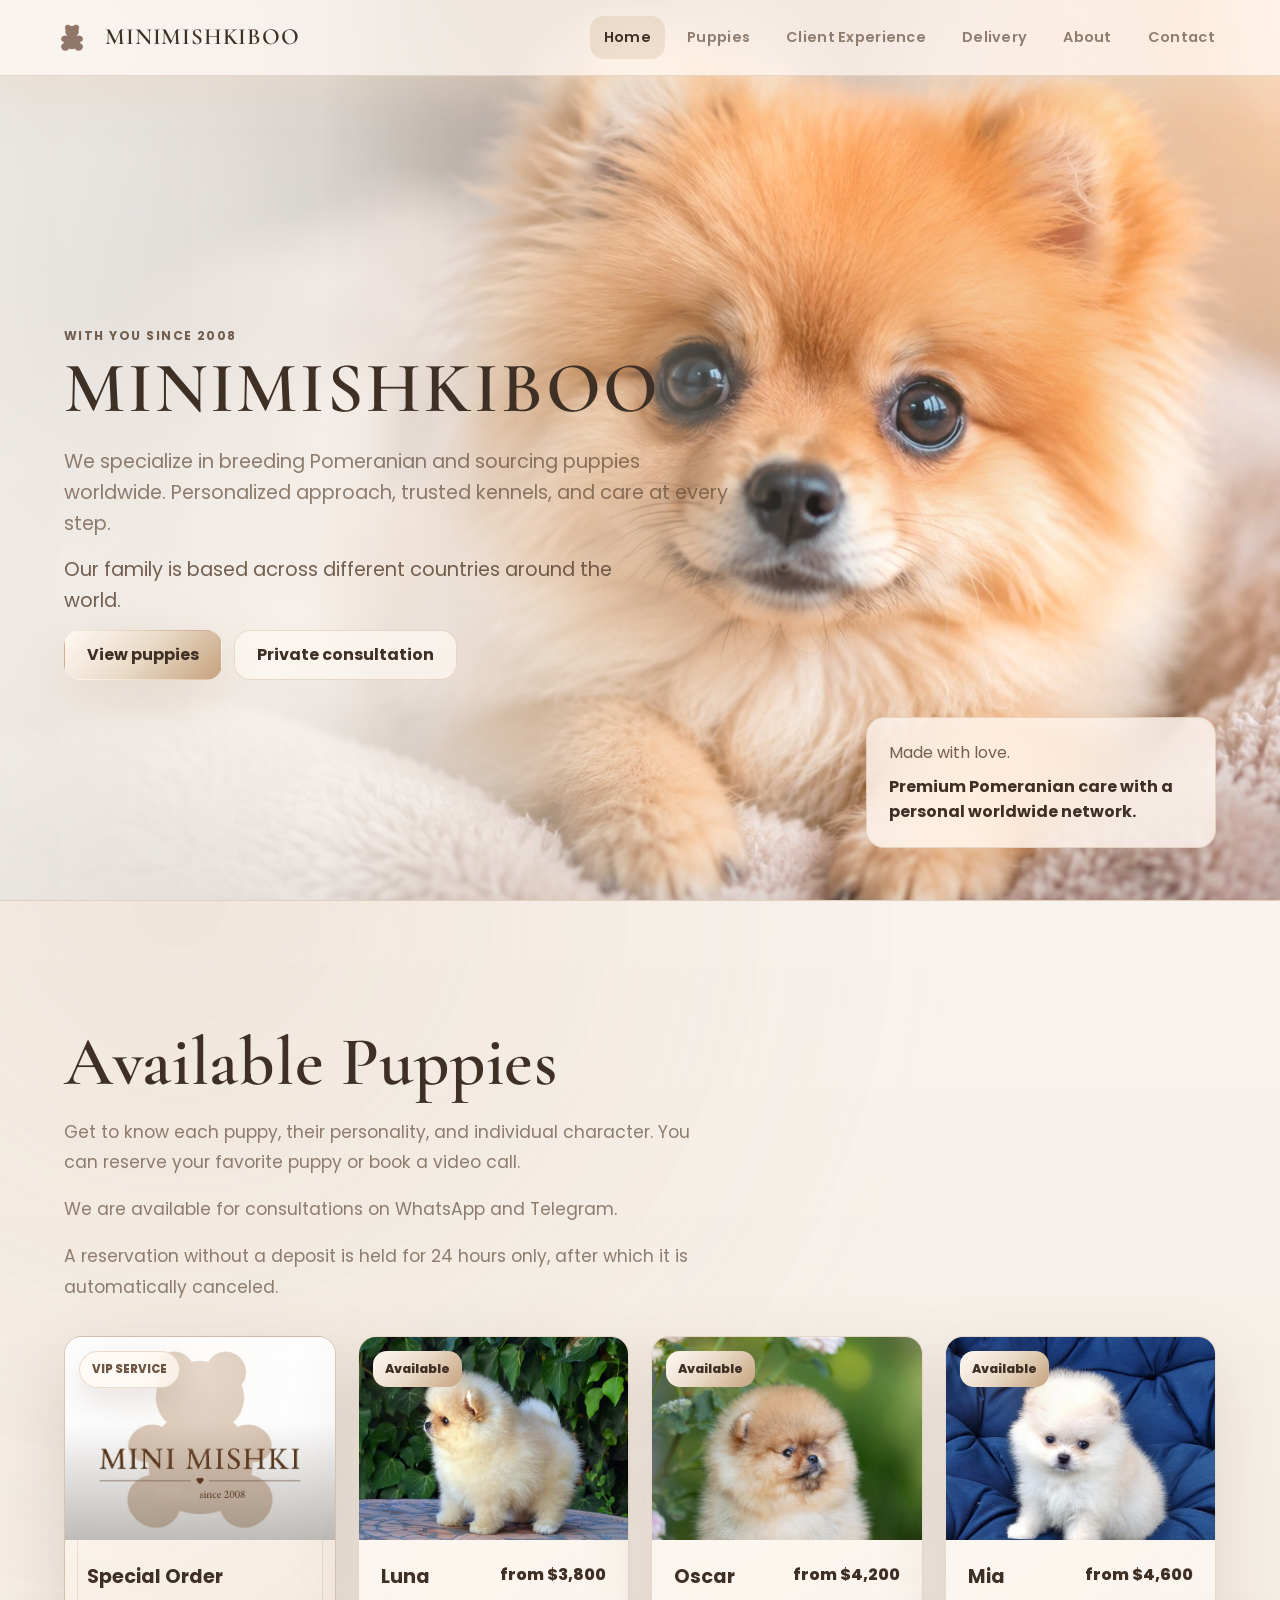
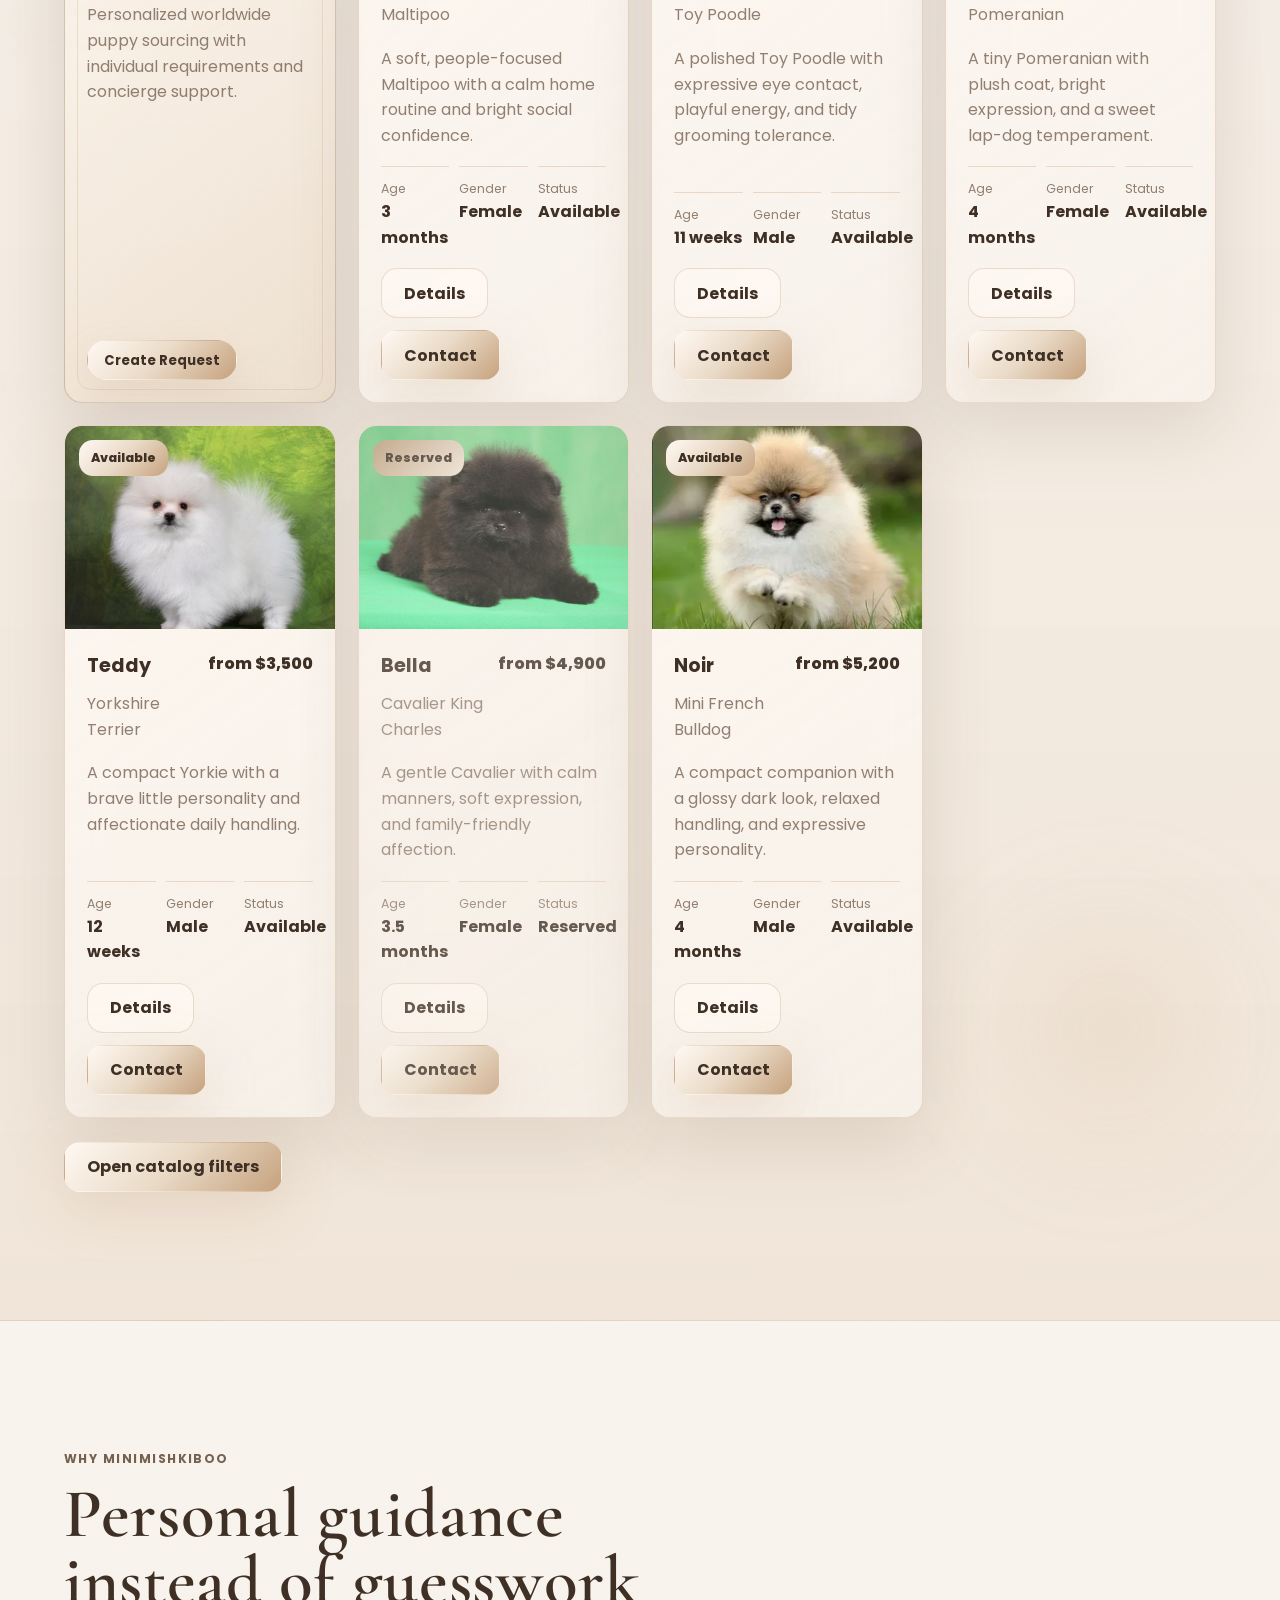
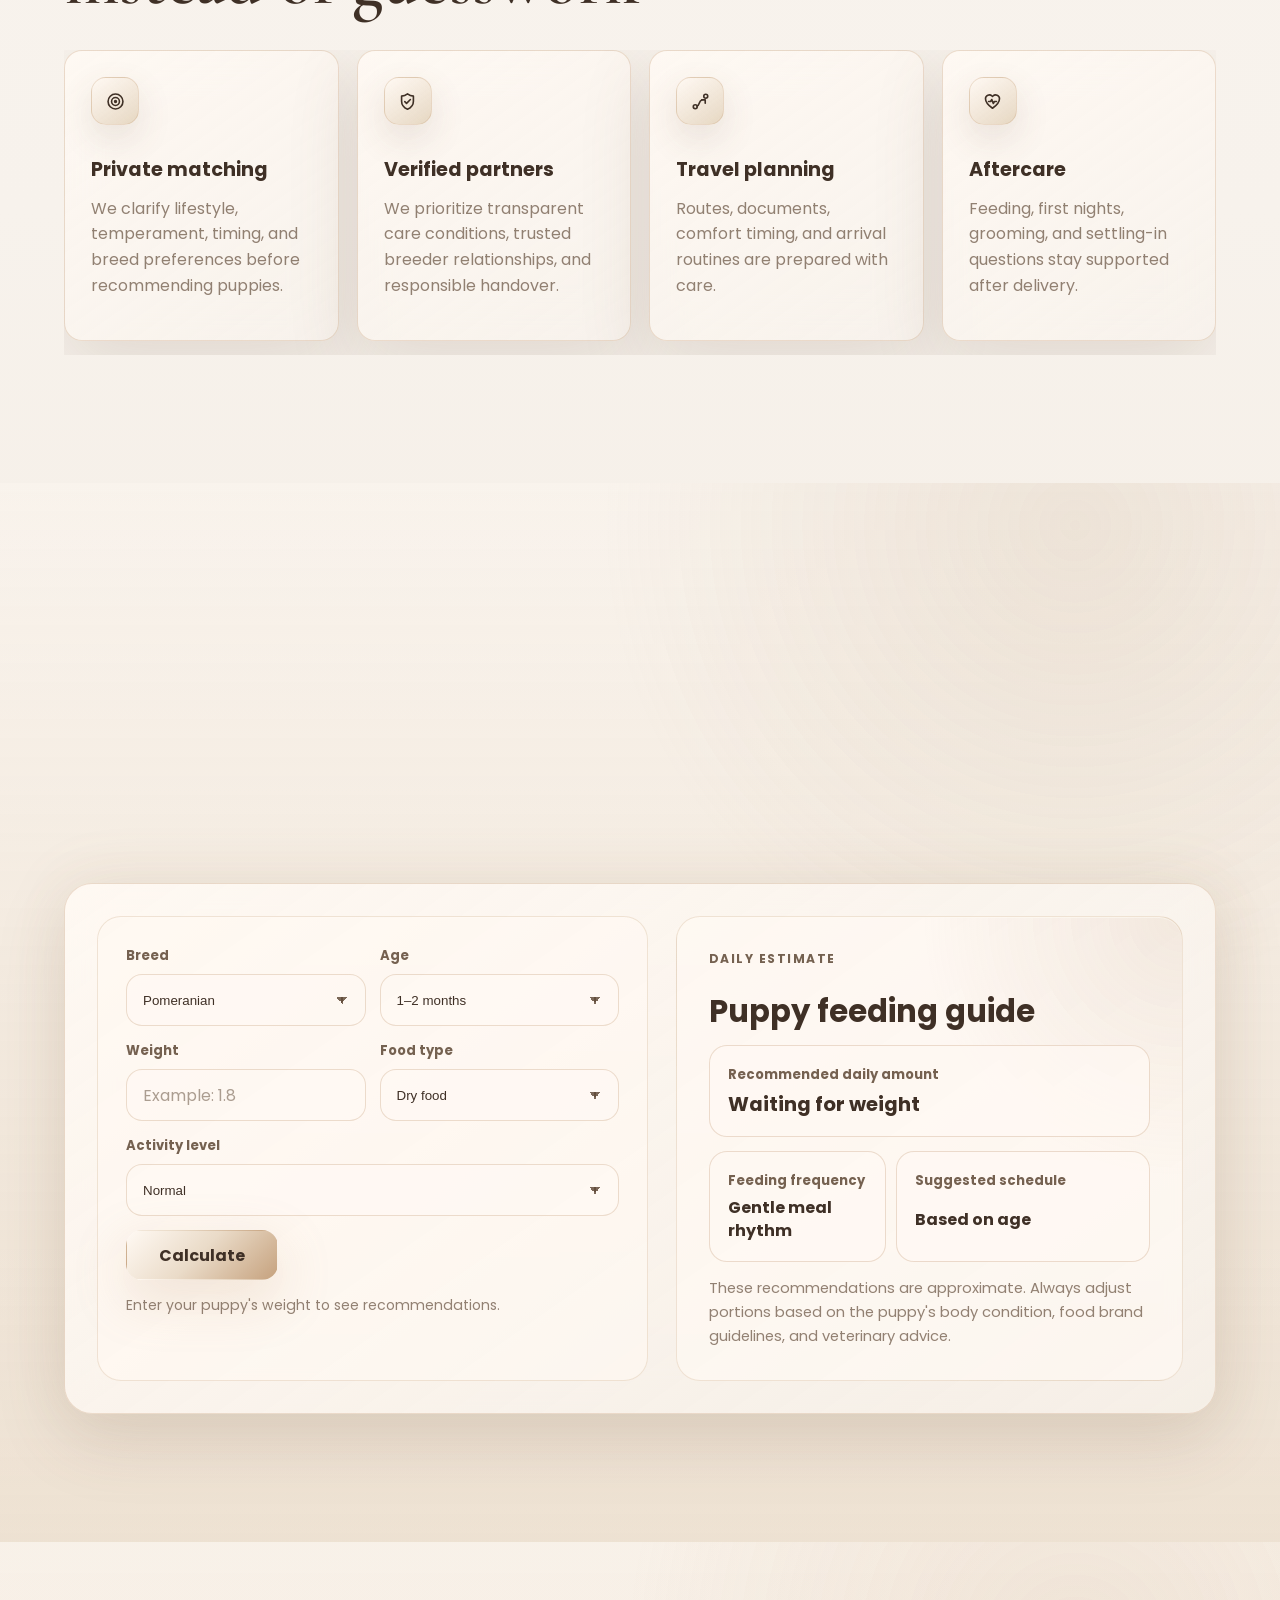
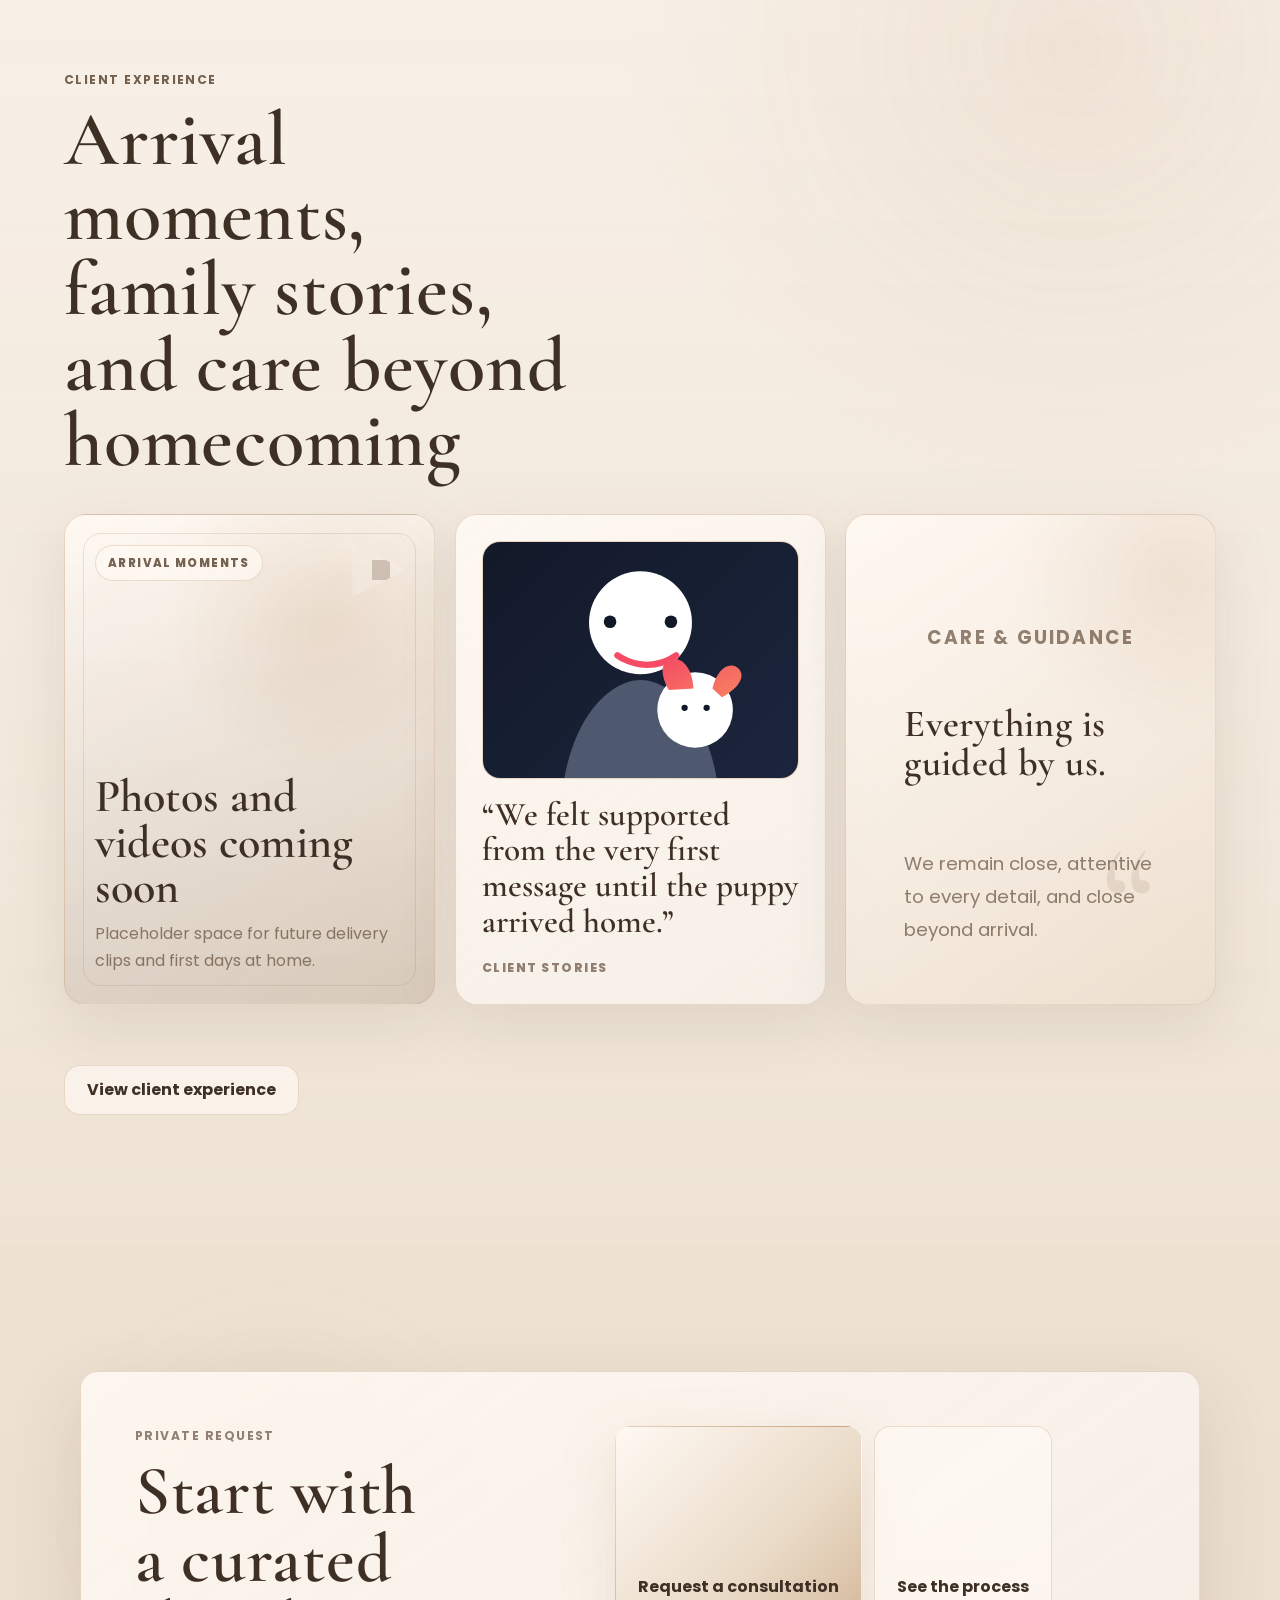
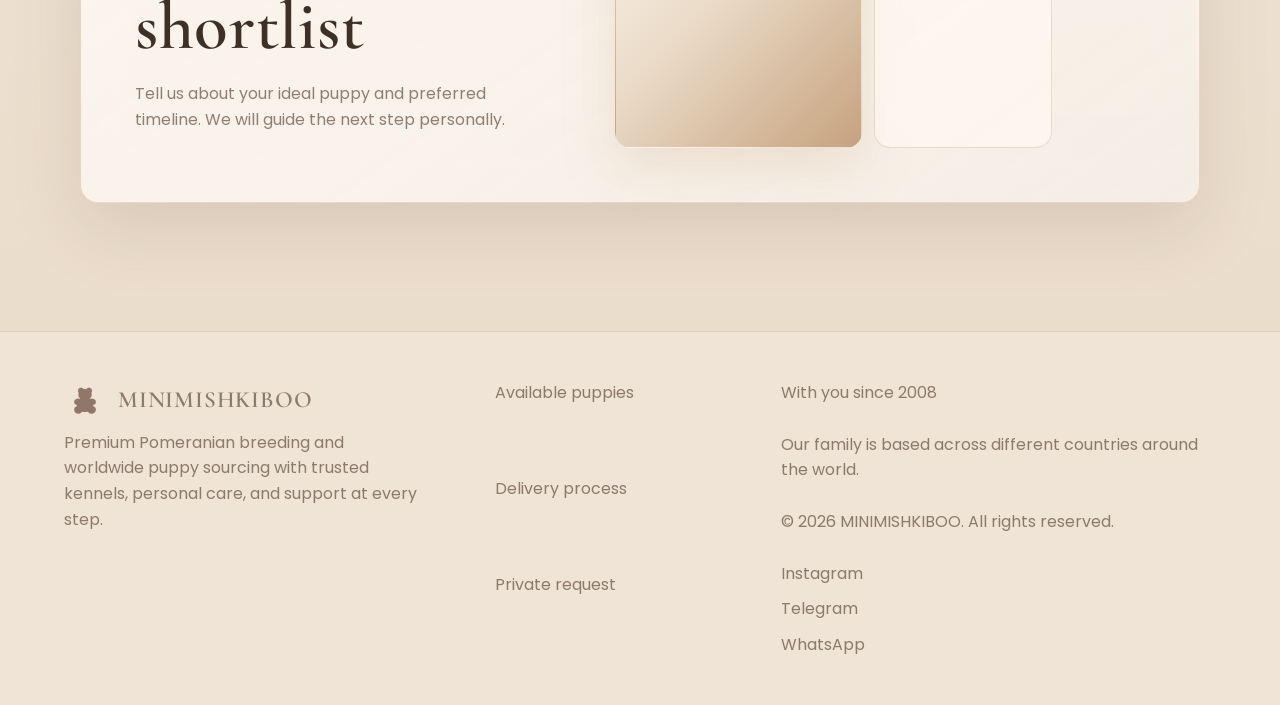
==== commit 7869c48a: "update" ====
--- a/index.html
+++ b/index.html
@@ -62,8 +62,12 @@
 
     <section class="section section--dark" id="puppies" aria-labelledby="featured-title">
       <div class="section__head reveal">
-        <p class="eyebrow">Puppies</p>
-        <h2 id="featured-title">Available puppies</h2>
+        <h2 id="featured-title">Available Puppies</h2>
+        <div class="section__copy section__copy--editorial">
+          <p>Get to know each puppy, their personality, and individual character. You can reserve your favorite puppy or book a video call.</p>
+          <p>We are available for consultations on WhatsApp and Telegram.</p>
+          <p>A reservation without a deposit is held for 24 hours only, after which it is automatically canceled.</p>
+        </div>
       </div>
       <div class="puppy-grid reveal" id="puppyGrid"></div>
       <div class="section-cta reveal">
--- a/styles.css
+++ b/styles.css
@@ -27,6 +27,10 @@
   --shadow-hot: 0 18px 52px rgba(198, 162, 126, 0.26);
   --font: "Poppins", "Google Sans", "Nunito Sans", Arial, sans-serif;
   --brand-font: "Cormorant Garamond", serif;
+  --section-title-size: clamp(2.35rem, 5.4vw, 5rem);
+  --section-title-line: 0.98;
+  --section-title-spacing: 0.01em;
+  --section-copy-width: 700px;
 }
 
 * {
@@ -644,7 +648,7 @@
 }
 
 h2 {
-  font-size: clamp(2.35rem, 5.4vw, 5rem);
+  font-size: var(--section-title-size);
 }
 
 h3 {
@@ -792,6 +796,19 @@
   margin-bottom: 34px;
 }
 
+.section__head h1,
+.section__head h2,
+.delivery-guarantees__intro h2,
+.client-experience__intro h2,
+.client-experience__chapter-head h3,
+.client-care-block h3 {
+  font-family: var(--brand-font);
+  font-weight: 600;
+  letter-spacing: var(--section-title-spacing);
+  text-wrap: balance;
+  text-rendering: optimizeLegibility;
+}
+
 .facts-carousel {
   position: relative;
   z-index: 1;
@@ -1137,7 +1154,8 @@
 
 .delivery-guarantees__intro h2 {
   margin-bottom: 16px;
-  font-size: clamp(2.15rem, 4.6vw, 4.5rem);
+  font-size: var(--section-title-size);
+  line-height: var(--section-title-line);
 }
 
 .delivery-guarantees__intro p:not(.eyebrow),
@@ -1359,18 +1377,17 @@
 }
 
 .client-experience__intro {
-  max-width: 760px;
+  max-width: min(820px, 100%);
   min-width: 0;
 }
 
 .client-experience__intro h2 {
   margin-bottom: 0;
-  font-family: var(--brand-font);
+  max-width: 13.8ch;
   font-size: clamp(2.8rem, 6vw, 5.8rem);
-  font-weight: 600;
-  line-height: 0.98;
-  letter-spacing: 0.01em;
+  line-height: var(--section-title-line);
   overflow-wrap: break-word;
+  hyphens: none;
 }
 
 .client-experience__chapter {
@@ -1405,11 +1422,8 @@
 .client-care-block h3 {
   margin-bottom: 8px;
   color: var(--white);
-  font-family: var(--brand-font);
   font-size: clamp(2rem, 4vw, 3.65rem);
-  font-weight: 600;
   line-height: 1;
-  letter-spacing: 0.01em;
 }
 
 .client-experience__chapter-head p,
@@ -1520,6 +1534,16 @@
   display: grid;
   gap: 18px;
   padding: clamp(18px, 2.6vw, 26px);
+  transform: translateZ(0);
+  transition: transform 0.34s ease, border-color 0.34s ease, box-shadow 0.34s ease, background 0.34s ease;
+  will-change: transform;
+}
+
+.client-story-card:hover {
+  transform: translateY(-4px) scale(1.01);
+  border-color: var(--line-hot);
+  background: linear-gradient(145deg, rgba(255, 249, 243, 0.96), rgba(234, 219, 200, 0.64));
+  box-shadow: 0 26px 74px rgba(110, 86, 66, 0.17);
 }
 
 .client-story-card img {
@@ -2169,8 +2193,30 @@
 }
 
 .section__head p:not(.eyebrow) {
-  max-width: 700px;
+  max-width: var(--section-copy-width);
   color: var(--text-muted);
+}
+
+.section__copy {
+  display: grid;
+  gap: clamp(10px, 1.4vw, 14px);
+  width: min(100%, var(--section-copy-width));
+  color: var(--text-muted);
+}
+
+.section__copy p {
+  max-width: 62ch;
+  margin-bottom: 0;
+  color: inherit;
+  font-size: clamp(0.98rem, 1.35vw, 1.12rem);
+  font-weight: 400;
+  line-height: 1.78;
+  overflow-wrap: break-word;
+}
+
+.section__copy--editorial {
+  --section-copy-width: 660px;
+  gap: clamp(12px, 1.6vw, 16px);
 }
 
 .nutrition-match {
@@ -3378,107 +3424,100 @@
 
   .bottom-nav {
     position: fixed;
-    right: auto;
+    right: max(12px, env(safe-area-inset-right));
     bottom: 0;
-    left: 50%;
+    left: max(12px, env(safe-area-inset-left));
     z-index: 60;
     display: grid;
     grid-template-columns: repeat(5, minmax(0, 1fr));
-    gap: 4px;
-    width: min(720px, calc(100vw - 24px));
+    gap: 5px;
+    width: auto;
+    max-width: 720px;
     margin: 0 auto;
-    padding: 10px 10px calc(10px + env(safe-area-inset-bottom));
+    padding: 9px 10px calc(9px + env(safe-area-inset-bottom));
     background:
-      linear-gradient(145deg, rgba(255, 249, 243, 0.88), rgba(239, 228, 214, 0.78));
-    border: 1px solid rgba(198, 162, 126, 0.28);
+      linear-gradient(145deg, rgba(255, 249, 243, 0.92), rgba(239, 228, 214, 0.82));
+    border: 1px solid rgba(198, 162, 126, 0.24);
     border-bottom: 0;
     border-radius: 24px 24px 0 0;
-    box-shadow: 0 -18px 54px rgba(110, 86, 66, 0.18);
+    box-shadow: 0 -18px 54px rgba(110, 86, 66, 0.16);
     backdrop-filter: blur(22px);
-    transform: translateX(-50%) translateZ(0);
+    transform: translateZ(0);
   }
 
   .bottom-nav__link {
     position: relative;
     display: grid;
+    grid-template-rows: 23px auto;
     min-width: 0;
-    min-height: 54px;
+    min-height: 56px;
     place-items: center;
-    gap: 4px;
+    gap: 3px;
     padding: 6px 3px 5px;
-    color: var(--text-muted);
-    font-size: 0.68rem;
-    font-weight: 800;
+    color: rgba(94, 72, 54, 0.66);
+    font-size: 0.69rem;
+    font-weight: 700;
     line-height: 1;
+    letter-spacing: 0.01em;
     white-space: nowrap;
     border: 1px solid transparent;
-    border-radius: 17px;
-    transition: color 0.25s ease, background 0.25s ease, border-color 0.25s ease, box-shadow 0.25s ease, transform 0.25s ease;
+    border-radius: 18px;
+    transition:
+      color 0.28s cubic-bezier(0.22, 1, 0.36, 1),
+      background 0.28s cubic-bezier(0.22, 1, 0.36, 1),
+      border-color 0.28s cubic-bezier(0.22, 1, 0.36, 1),
+      box-shadow 0.28s cubic-bezier(0.22, 1, 0.36, 1),
+      transform 0.28s cubic-bezier(0.22, 1, 0.36, 1);
+    -webkit-tap-highlight-color: transparent;
   }
 
   .bottom-nav__icon {
     position: relative;
+    display: grid;
+    width: 23px;
+    height: 23px;
+    place-items: center;
+    opacity: 0.88;
+    transform: translateZ(0);
+    transition:
+      opacity 0.28s cubic-bezier(0.22, 1, 0.36, 1),
+      transform 0.28s cubic-bezier(0.22, 1, 0.36, 1);
+  }
+
+  .bottom-nav__icon svg {
     display: block;
-    width: 18px;
-    height: 18px;
-    border: 1.5px solid currentColor;
-    border-radius: 999px;
-    opacity: 0.82;
-  }
-
-  .bottom-nav__icon::after {
-    position: absolute;
-    top: 50%;
-    left: 50%;
-    width: 5px;
-    height: 5px;
-    content: "";
-    background: currentColor;
-    border-radius: 999px;
-    transform: translate(-50%, -50%);
-  }
-
-  .bottom-nav__link:nth-child(2) .bottom-nav__icon {
-    border-radius: 6px;
-  }
-
-  .bottom-nav__link:nth-child(3) .bottom-nav__icon {
-    border-radius: 4px 999px 999px 999px;
-    transform: rotate(-45deg);
-  }
-
-  .bottom-nav__link:nth-child(3) .bottom-nav__icon::after {
-    transform: translate(-50%, -50%) rotate(45deg);
-  }
-
-  .bottom-nav__link:nth-child(4) .bottom-nav__icon {
-    border-radius: 999px 999px 4px 999px;
-    transform: rotate(45deg);
-  }
-
-  .bottom-nav__link:nth-child(4) .bottom-nav__icon::after {
-    transform: translate(-50%, -50%) rotate(-45deg);
-  }
-
-  .bottom-nav__link:nth-child(5) .bottom-nav__icon {
-    border-radius: 999px 999px 999px 4px;
+    width: 22px;
+    height: 22px;
+    overflow: visible;
+    fill: none;
+    stroke: currentColor;
+    stroke-width: 1.55;
+    stroke-linecap: round;
+    stroke-linejoin: round;
+    vector-effect: non-scaling-stroke;
   }
 
   .bottom-nav__link:hover,
   .bottom-nav__link.is-current {
     color: var(--espresso);
-    background: rgba(198, 162, 126, 0.22);
-    border-color: rgba(139, 107, 78, 0.24);
-    box-shadow: 0 12px 30px rgba(198, 162, 126, 0.18);
+    background: linear-gradient(145deg, rgba(255, 249, 243, 0.86), rgba(216, 195, 165, 0.32));
+    border-color: rgba(139, 107, 78, 0.20);
+    box-shadow:
+      inset 0 1px 0 rgba(255, 249, 243, 0.76),
+      0 12px 30px rgba(198, 162, 126, 0.16);
   }
 
   .bottom-nav__link:hover {
-    transform: translateY(-2px);
+    transform: translateY(-1px);
   }
 
   .bottom-nav__link.is-current .bottom-nav__icon {
-    background: rgba(255, 249, 243, 0.62);
-    box-shadow: inset 0 0 0 4px rgba(198, 162, 126, 0.18);
+    opacity: 1;
+    transform: scale(1.03) translateZ(0);
+  }
+
+  .bottom-nav__link.is-current .bottom-nav__icon svg {
+    stroke-width: 1.75;
   }
 
   .hero {
@@ -3584,6 +3623,13 @@
 }
 
 @media (max-width: 720px) {
+  :root {
+    --section-title-size: clamp(1.92rem, 7.4vw, 2.48rem);
+    --section-title-line: 1.03;
+    --section-title-spacing: 0.006em;
+    --section-copy-width: 34ch;
+  }
+
   body::before,
   body::after,
   .hero::after,
@@ -3706,8 +3752,22 @@
   }
 
   h1 {
-    font-size: clamp(2.25rem, 11vw, 3.35rem);
+    font-size: clamp(2.12rem, 9.6vw, 3.05rem);
     line-height: 1.02;
+  }
+
+  .page-hero .section__head h1 {
+    max-width: min(100%, 12.5ch);
+    font-size: clamp(2rem, 8.4vw, 2.82rem);
+    line-height: 1.03;
+    overflow-wrap: normal;
+  }
+
+  body[data-page="puppies"] .page-hero .section__head h1,
+  body[data-page="client-experience"] .page-hero .section__head h1 {
+    max-width: 100%;
+    font-size: clamp(2.02rem, 7.6vw, 2.42rem);
+    white-space: nowrap;
   }
 
   #hero-title {
@@ -3718,33 +3778,62 @@
   }
 
   h2 {
-    font-size: clamp(1.9rem, 8.6vw, 2.65rem);
-    line-height: 1.04;
+    font-size: var(--section-title-size);
+    line-height: var(--section-title-line);
   }
 
   .section__head {
+    width: 100%;
+    max-width: min(100%, calc(100vw - 44px));
     margin-bottom: 24px;
   }
 
+  .page-hero .section__head {
+    max-width: min(100%, calc(100vw - 44px));
+  }
+
+  .section__head h1,
   .section__head h2 {
-    max-width: 16.5ch;
+    max-width: min(100%, 17.5ch);
+    letter-spacing: var(--section-title-spacing);
   }
 
   #featured-title {
-    max-width: none;
-    font-size: clamp(2.02rem, 9vw, 2.55rem);
+    max-width: min(100%, 18ch);
+    font-size: clamp(2.02rem, 7.6vw, 2.42rem);
     white-space: nowrap;
   }
 
   #why-title,
   .lead-panel__copy h2 {
-    max-width: 18ch;
-    font-size: clamp(2rem, 8.2vw, 2.7rem);
-    line-height: 1.02;
+    max-width: min(100%, 18ch);
+    font-size: var(--section-title-size);
+    line-height: var(--section-title-line);
   }
 
   .lead-panel__copy h2 {
     max-width: 18ch;
+  }
+
+  .section__copy,
+  .section__copy--editorial {
+    --section-copy-width: min(32ch, calc(100vw - 44px));
+    width: 100%;
+    max-width: var(--section-copy-width);
+  }
+
+  .section__copy p,
+  .section__head p:not(.eyebrow),
+  .delivery-guarantees__intro p:not(.eyebrow),
+  .delivery-guarantee-card p,
+  .delivery-list li {
+    max-width: 100%;
+    white-space: normal;
+    overflow-wrap: break-word;
+  }
+
+  .page-hero .section__head p:not(.eyebrow) {
+    max-width: 32ch;
   }
 
   .hero__text {
@@ -3779,7 +3868,8 @@
   }
 
   .bottom-nav {
-    width: min(420px, calc(100vw - 24px));
+    width: auto;
+    max-width: 420px;
   }
 
   .facts-carousel {
@@ -3837,6 +3927,9 @@
 
   .delivery-guarantees__panel,
   .delivery-video-card {
+    justify-self: start;
+    width: 100%;
+    max-width: calc(100vw - 44px);
     border-radius: 20px;
   }
 
@@ -3850,8 +3943,17 @@
     padding: 18px;
   }
 
+  .delivery-guarantees__intro {
+    width: 100%;
+    max-width: 100%;
+  }
+
   .delivery-guarantees__intro h2 {
-    font-size: clamp(1.92rem, 9vw, 2.8rem);
+    max-width: 14ch;
+  }
+
+  .delivery-guarantees__intro p:not(.eyebrow) {
+    max-width: 32ch;
   }
 
   .delivery-guarantee-card {
@@ -3888,9 +3990,11 @@
   }
 
   .client-experience__intro h2 {
-    max-width: 10.5ch;
-    font-size: clamp(2.35rem, 11vw, 3.45rem);
-    line-height: 1;
+    max-width: min(100%, 18.5ch);
+    font-size: clamp(1.78rem, 6.55vw, 2.34rem);
+    line-height: 1.02;
+    letter-spacing: 0.002em;
+    text-wrap: balance;
   }
 
   .client-experience-hero__content p,
@@ -3915,13 +4019,47 @@
 
   .client-experience__chapter-head h3,
   .client-care-block h3 {
-    font-size: clamp(2.05rem, 10vw, 3rem);
+    font-size: var(--section-title-size);
+    line-height: var(--section-title-line);
   }
 
   .arrival-media-grid,
-  .client-stories-grid,
   .client-experience-preview-grid {
     grid-template-columns: 1fr;
+  }
+
+  .client-stories-grid {
+    display: grid;
+    grid-auto-flow: column;
+    grid-auto-columns: minmax(254px, 82%);
+    grid-template-columns: none;
+    gap: 14px;
+    margin-right: calc(clamp(16px, 5vw, 22px) * -1);
+    overflow-x: auto;
+    overflow-y: hidden;
+    padding: 2px clamp(16px, 5vw, 22px) 14px 2px;
+    scroll-padding-inline: 2px clamp(16px, 5vw, 22px);
+    scroll-snap-type: x mandatory;
+    overscroll-behavior-inline: contain;
+    -webkit-overflow-scrolling: touch;
+    scrollbar-width: none;
+    touch-action: pan-x pan-y;
+  }
+
+  .client-stories-grid::-webkit-scrollbar {
+    display: none;
+  }
+
+  .client-stories-grid .client-story-card {
+    min-height: 0;
+    scroll-snap-align: start;
+    scroll-snap-stop: always;
+  }
+
+  .client-story-card:active {
+    transform: scale(0.985) translateZ(0);
+    border-color: var(--line-hot);
+    box-shadow: 0 20px 54px rgba(110, 86, 66, 0.16);
   }
 
   .arrival-media-card,
@@ -3969,12 +4107,21 @@
   }
 
   .client-story-card p {
-    font-size: clamp(1.55rem, 7vw, 2.12rem);
+    font-size: clamp(1.38rem, 5.8vw, 1.82rem);
+    line-height: 1.12;
   }
 
   .client-care-block p {
     font-size: 0.98rem;
     line-height: 1.72;
+  }
+
+  .client-care-block h3 {
+    max-width: 12ch;
+  }
+
+  .client-care-block p {
+    max-width: 32ch;
   }
 
   .review-shell {
@@ -4439,17 +4586,23 @@
     padding: 38px clamp(16px, 5vw, 22px);
   }
 
-  .reveal,
+  .reveal {
+    opacity: 0;
+    transform: translate3d(0, 14px, 0);
+    transition: opacity 0.62s ease, transform 0.62s ease;
+    will-change: opacity, transform;
+  }
+
   .reveal.is-visible {
     opacity: 1;
-    transform: none;
-    transition: none;
+    transform: translate3d(0, 0, 0);
   }
 
   .button:hover,
   .intro__skip:hover,
   .fact-card:hover,
   .fact-card:hover .fact-card__icon,
+  .client-story-card:hover,
   .trust-card:hover,
   .delivery-guarantee-card:hover,
   .bottom-nav__link:hover,
@@ -4466,6 +4619,10 @@
   .name-generator__result.is-changing {
     animation: none;
   }
+
+  .client-story-card:active {
+    transform: scale(0.985) translateZ(0);
+  }
 }
 
 @media (max-width: 360px) {
